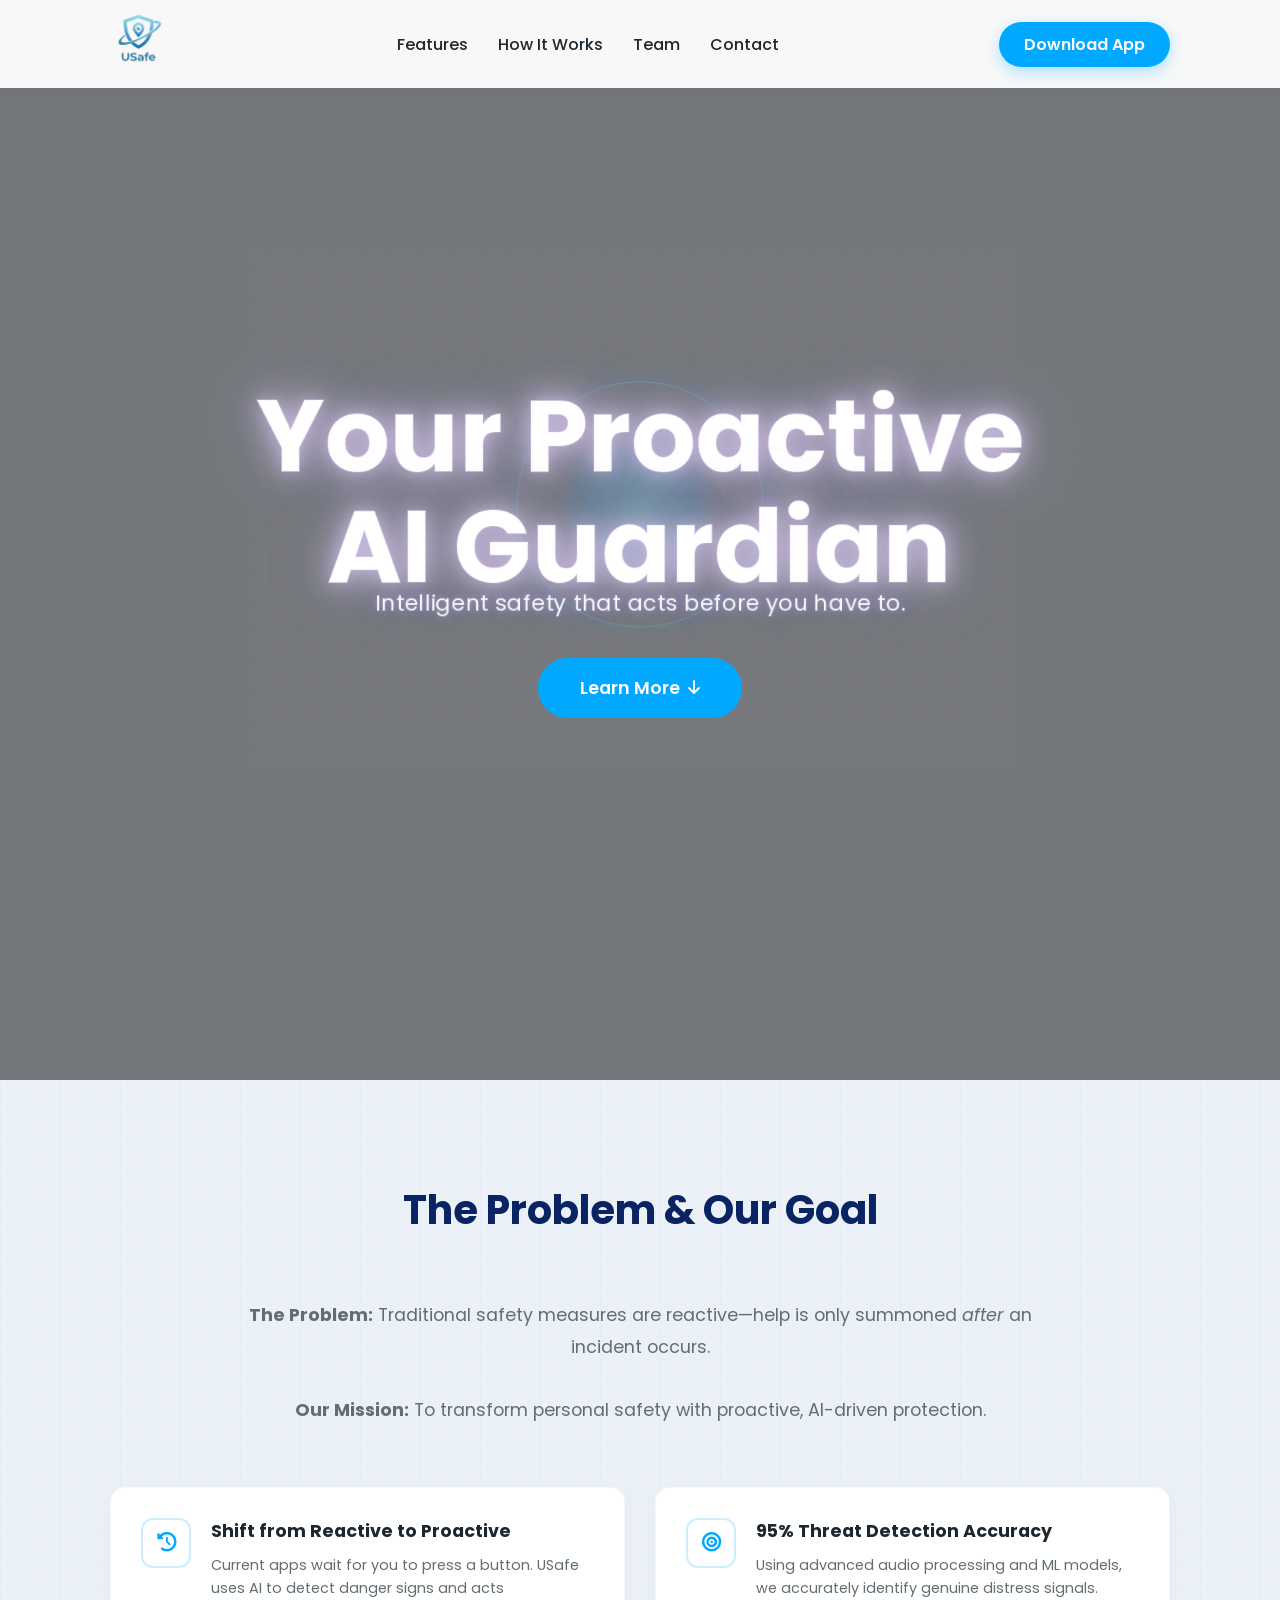
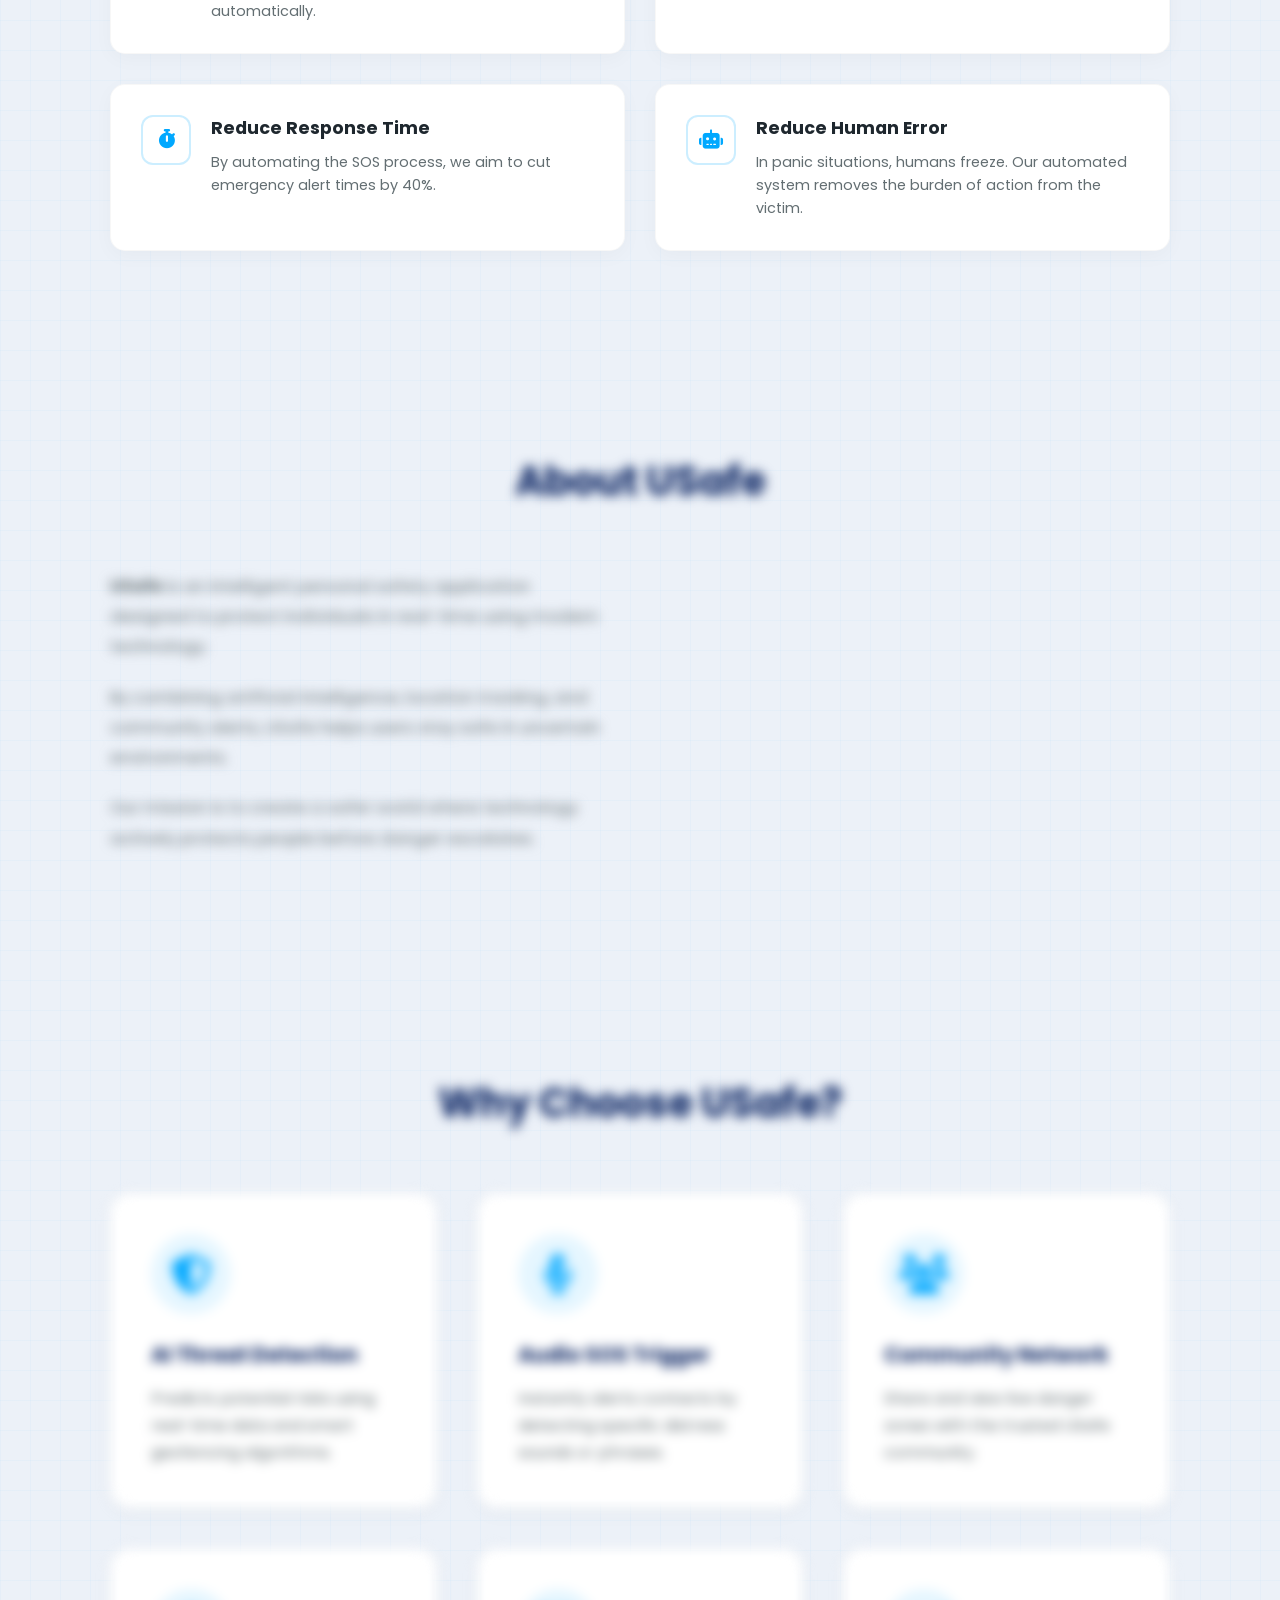
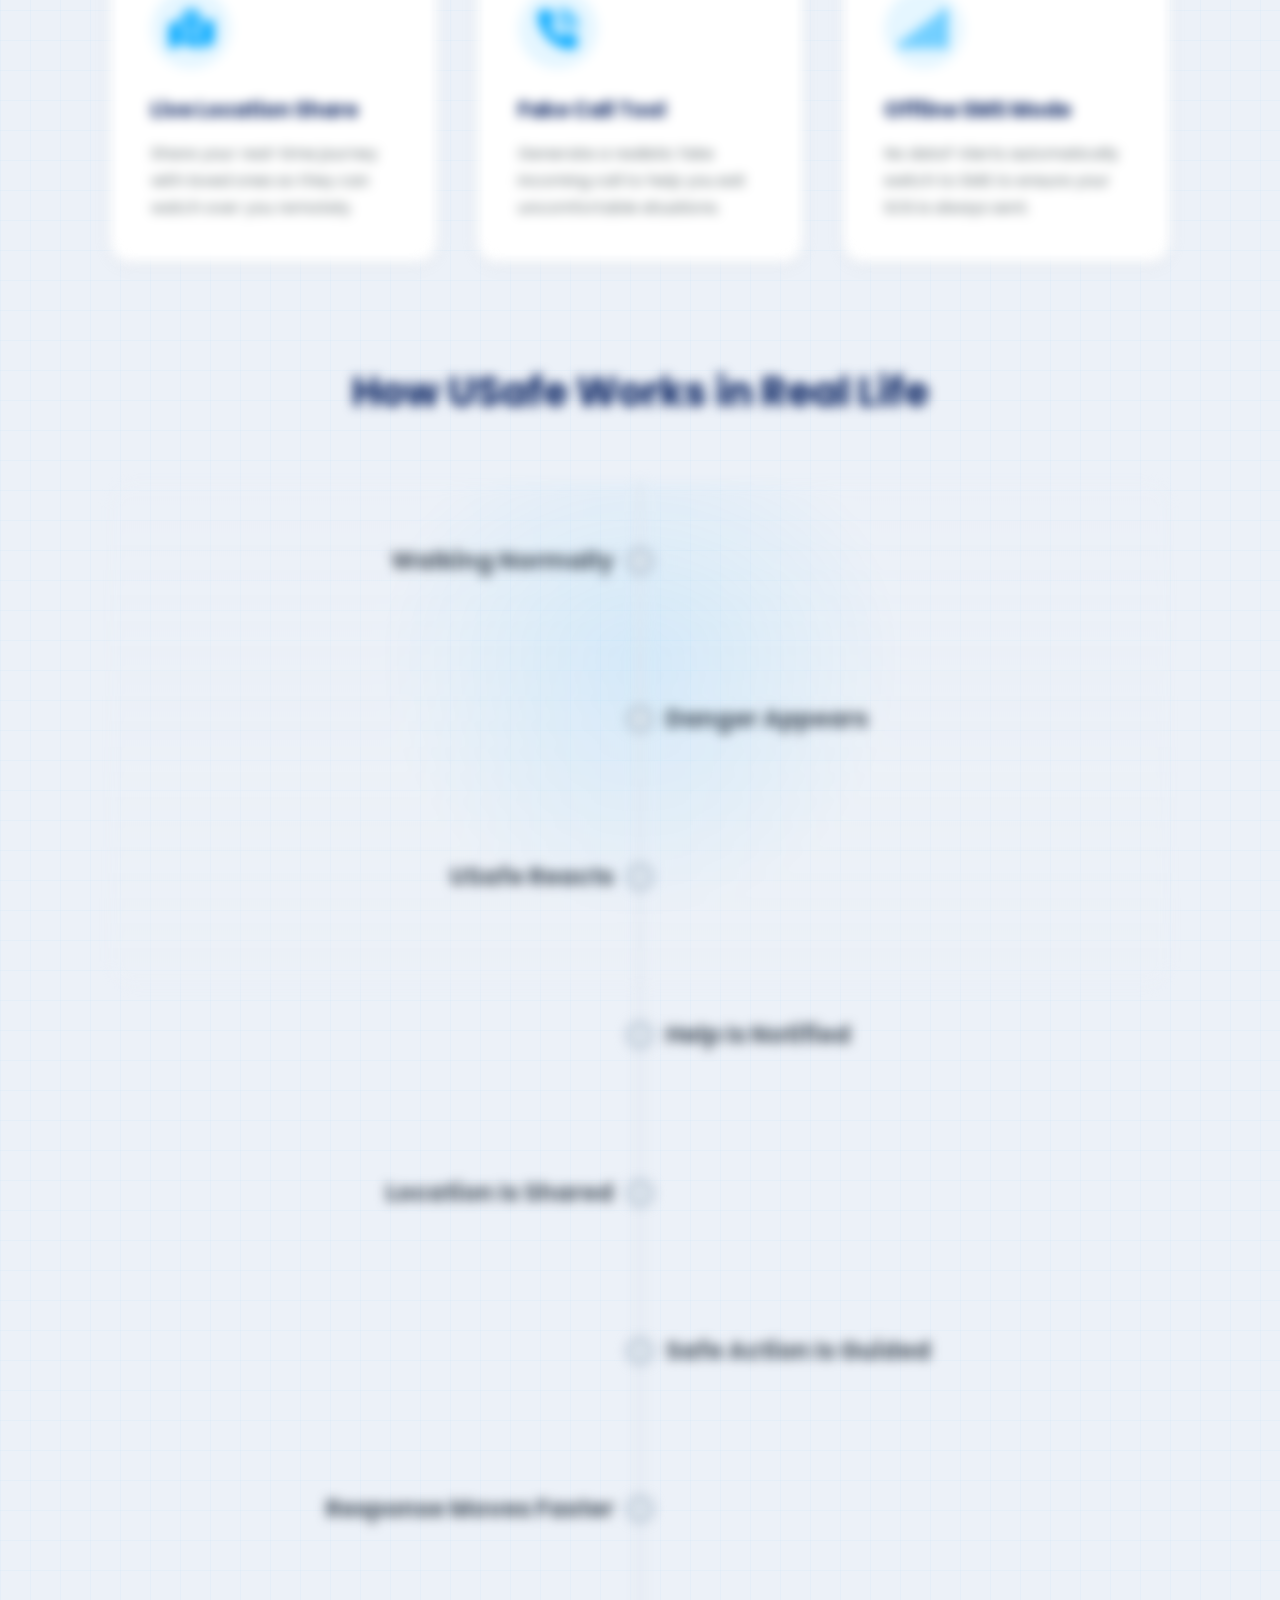
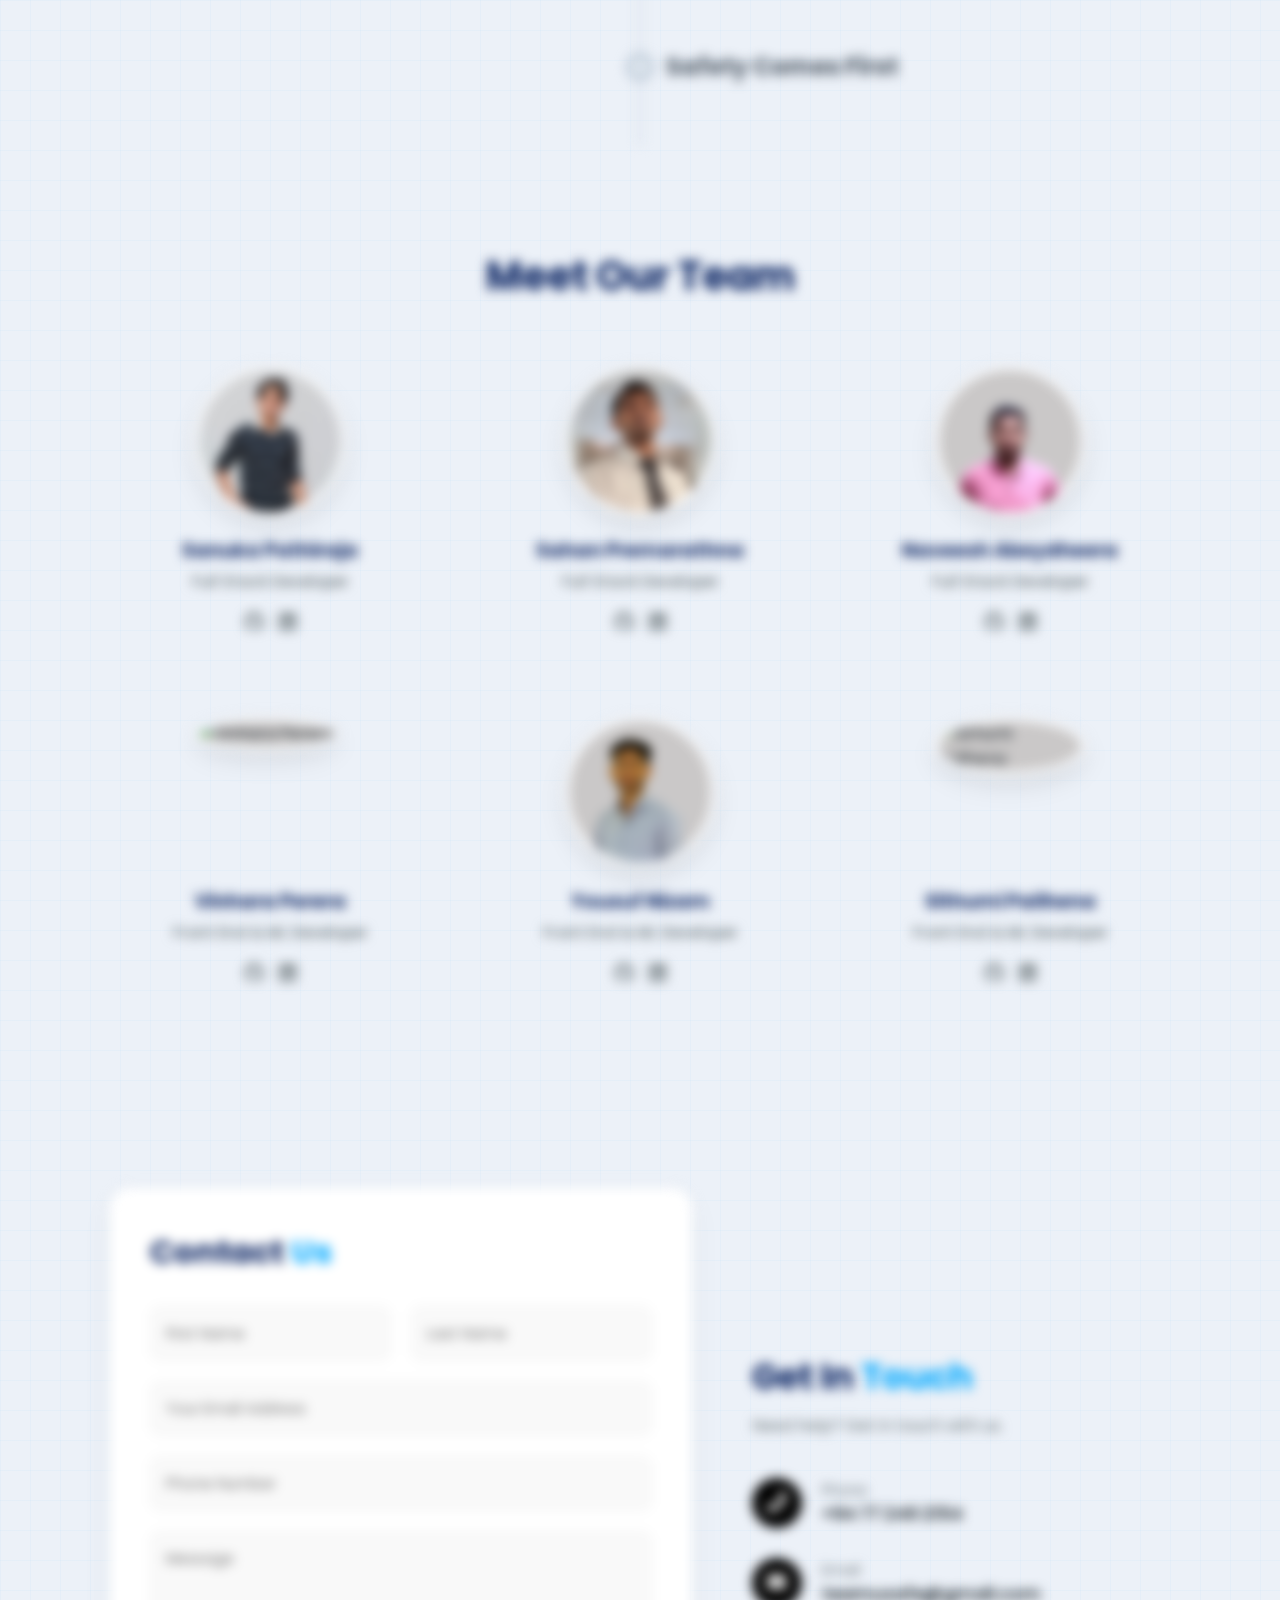
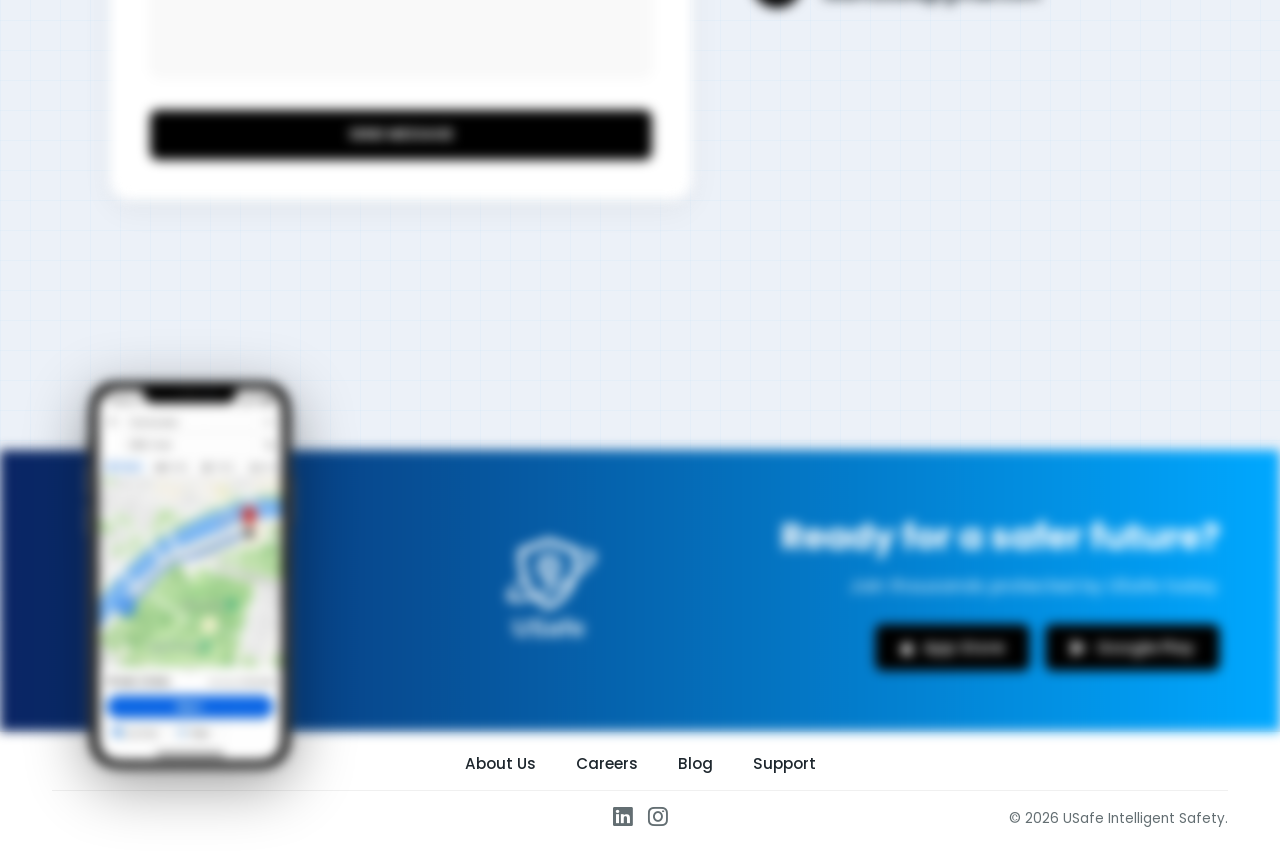
==== index.html @ 59820d73 "animation for the main text" ====
<!DOCTYPE html>
<html lang="en">
<head>
    <meta charset="UTF-8">
    <meta name="viewport" content="width=device-width, initial-scale=1.0">
    <title>USafe | Intelligent Personal Safety</title>
    
    <link rel="icon" sizes="192x192" href="images/final USafe logo.jpg">
    <link rel="icon" type="image/png" sizes="32x32" href="images/final USafe logo.jpg">
    <link rel="icon" type="image/png" sizes="16x16" href="images/final USafe logo.jpg">

    <link href="https://fonts.googleapis.com/css2?family=Poppins:wght@300;400;500;600;700&display=swap" rel="stylesheet">
    <link rel="stylesheet" href="https://cdnjs.cloudflare.com/ajax/libs/font-awesome/6.4.0/css/all.min.css">
    <script src="https://cdn.lordicon.com/lordicon.js"></script>
    <link rel="stylesheet" href="style.css">
    <link rel="stylesheet" href="scroll-animations.css">
</head>
<body>

    <nav class="navbar">
    <div class="nav-container">
        <div class="logo">
            <img src="images/final USafe logo.jpg" alt="USafe Logo" class="nav-logo">
            <span class="logo-text" style="font-weight: 800; color: #00A8FF; font-size: 1.5rem; margin-left: 10px;"></span>
        </div>

        <div class="menu-toggle" id="mobile-menu">
            <i class="fas fa-bars"></i>
        </div>

        <ul class="nav-links" id="nav-list">
            <li><a href="#features">Features</a></li>
            <li><a href="#how-it-works">How It Works</a></li>
            <li><a href="#team">Team</a></li>
            <li><a href="#contact">Contact</a></li>
        </ul>
        <a href="#waitlist" class="btn-primary">Download App</a>
    </div>
</nav>

    <header class="hero-section">
        <video autoplay muted loop playsinline class="hero-video">
            <source src="images/hero_bg.mp4" type="video/mp4">
            Your browser does not support the video tag.
        </video>

        <div class="hero-overlay"></div>

        <div class="hero-content">
            <div class="hero-copy">
                <div class="hero-title-radar">
                    <span class="radar-field" aria-hidden="true">
                        <span class="radar-center-glow"></span>
                        <span class="radar-ring ring-1"></span>
                        <span class="radar-ring ring-2"></span>
                        <span class="radar-ring ring-3"></span>
                        <span class="radar-ring radar-ring-extra ring-4"></span>
                        <span class="radar-ring radar-ring-extra ring-5"></span>
                        <span class="radar-ring radar-ring-extra ring-6"></span>
                    </span>
                    <h1>Your Proactive <br> AI Guardian</h1>
                </div>
                <p>Intelligent safety that acts before you have to.</p>
            </div>
            
            <a href="#features" class="btn-learn-more">
                Learn More <i class="fas fa-arrow-down" style="margin-left: 8px; font-size: 0.9em;"></i>
            </a>
        </div>
    </header>

    <section class="problem-goal-section goals-section">
        <div class="section-container">
            <div class="goal-header">
                <h2 class="section-title">The Problem & Our Goal</h2>
                <p class="goal-description">
                    <strong>The Problem:</strong> Traditional safety measures are reactive—help is only summoned <em>after</em> an incident occurs.
                    <br><br>
                    <strong>Our Mission:</strong> To transform personal safety with proactive, AI-driven protection.
                </p>
            </div>

            <div class="goals-grid">
                <div class="goal-card from-left">
                    <div class="goal-icon-box"><i class="fas fa-history"></i></div>
                    <div class="goal-content">
                        <h3>Shift from Reactive to Proactive</h3>
                        <p>Current apps wait for you to press a button. USafe uses AI to detect danger signs and acts automatically.</p>
                    </div>
                </div>
                <div class="goal-card from-right">
                    <div class="goal-icon-box"><i class="fas fa-bullseye"></i></div>
                    <div class="goal-content">
                        <h3>95% Threat Detection Accuracy</h3>
                        <p>Using advanced audio processing and ML models, we accurately identify genuine distress signals.</p>
                    </div>
                </div>
                <div class="goal-card from-left">
                    <div class="goal-icon-box"><i class="fas fa-stopwatch"></i></div>
                    <div class="goal-content">
                        <h3>Reduce Response Time</h3>
                        <p>By automating the SOS process, we aim to cut emergency alert times by 40%.</p>
                    </div>
                </div>
                <div class="goal-card from-right">
                    <div class="goal-icon-box"><i class="fas fa-robot"></i></div>
                    <div class="goal-content">
                        <h3>Reduce Human Error</h3>
                        <p>In panic situations, humans freeze. Our automated system removes the burden of action from the victim.</p>
                    </div>
                </div>
            </div>
        </div>
    </section>
<!--About USafe Section-->
    <section id="about" class="about-section reveal">
    <div class="section-container">
        <h2 class="section-title">About USafe</h2>

        <div class="about-grid">

            <div class="about-text">
                <p>
                    <strong>USafe</strong> is an intelligent personal safety application designed to
                    protect individuals in real-time using modern technology.
                </p>

                <p>
                    By combining artificial intelligence, location tracking, and
                    community alerts, USafe helps users stay safe in uncertain
                    environments.
                </p>

                <p>
                    Our mission is to create a safer world where technology
                    actively protects people before danger escalates.
                </p>
            </div>
           

        </div>
    </div>
</section>

    <section id="features" class="features-section reveal">
        <div class="section-container">
            <h2 class="section-title">Why Choose USafe?</h2>
            <div class="features-grid">
                <div class="feature-card">
                    <div class="icon-box"><i class="fas fa-shield-alt"></i></div>
                    <h3>AI Threat Detection</h3>
                    <p>Predicts potential risks using real-time data and smart geofencing algorithms.</p>
                </div>
                <div class="feature-card">
                    <div class="icon-box"><i class="fas fa-microphone-lines"></i></div>
                    <h3>Audio SOS Trigger</h3>
                    <p>Instantly alerts contacts by detecting specific distress sounds or phrases.</p>
                </div>
                <div class="feature-card">
                    <div class="icon-box"><i class="fas fa-users"></i></div>
                    <h3>Community Network</h3>
                    <p>Share and view live danger zones with the trusted USafe community.</p>
                </div>
                <div class="feature-card">
                    <div class="icon-box"><i class="fas fa-map-location-dot"></i></div>
                    <h3>Live Location Share</h3>
                    <p>Share your real-time journey with loved ones so they can watch over you remotely.</p>
                </div>
                <div class="feature-card">
                    <div class="icon-box"><i class="fas fa-phone-volume"></i></div>
                    <h3>Fake Call Tool</h3>
                    <p>Generate a realistic fake incoming call to help you exit uncomfortable situations.</p>
                </div>
                <div class="feature-card">
                    <div class="icon-box"><i class="fas fa-signal"></i></div>
                    <h3>Offline SMS Mode</h3>
                    <p>No data? Alerts automatically switch to SMS to ensure your SOS is always sent.</p>
                </div>
            </div>
        </div>
    </section>

    <section id="how-it-works" class="timeline-section reveal">
        <div class="section-container">
            <h2 class="section-title">How USafe Works in Real Life</h2>
            <div class="timeline-visual-stage">
            <div class="timeline-bg-scenes" aria-hidden="true">
                <div class="timeline-bg-scene scene-1 side-left" data-scene="0">
                    <lord-icon
                        src="https://cdn.lordicon.com/ilhuppkd.json"
                        trigger="loop"
                        state="loop-cycle"
                        colors="primary:#e5d1fa,secondary:#e5d1fa"
                        style="width:250px;height:250px"
                        class="scene-svg scene-lordicon"
                    ></lord-icon>
                </div>
                <div class="timeline-bg-scene scene-2 side-right" data-scene="1">
                    <lord-icon
                        src="https://cdn.lordicon.com/lltgvngb.json"
                        trigger="loop"
                        stroke="light"
                        class="scene-svg scene-lordicon scene-lordicon-danger"
                    ></lord-icon>
                </div>
                <div class="timeline-bg-scene scene-3 side-left" data-scene="2">
                    <lord-icon
                        src="https://cdn.lordicon.com/dicvhxpz.json"
                        trigger="loop"
                        state="hover-look-around"
                        colors="primary:#e5d1fa,secondary:#e5d1fa"
                        style="width:250px;height:250px"
                        class="scene-svg scene-lordicon scene-lordicon-reacts"
                    ></lord-icon>
                </div>
                <div class="timeline-bg-scene scene-4 side-right" data-scene="3">
                    <lord-icon
                        src="https://cdn.lordicon.com/apmrcxtj.json"
                        trigger="loop"
                        state="in-reveal"
                        colors="primary:#f4a09c,secondary:#ee6d66"
                        style="width:250px;height:250px"
                        class="scene-svg scene-lordicon scene-lordicon-notify"
                    ></lord-icon>
                </div>
                <div class="timeline-bg-scene scene-5 side-left" data-scene="4">
                    <lord-icon
                        src="https://cdn.lordicon.com/onmwuuox.json"
                        trigger="loop"
                        state="in-jump-dynamic"
                        colors="primary:#ee6d66,secondary:#e5d1fa"
                        style="width:250px;height:250px"
                        class="scene-svg scene-lordicon scene-lordicon-location"
                    ></lord-icon>
                </div>
                <div class="timeline-bg-scene scene-6 side-right" data-scene="5">
                    <lord-icon
                        src="https://cdn.lordicon.com/edcgvlnw.json"
                        trigger="loop"
                        colors="primary:#f4a09c,secondary:#ee6d66"
                        style="width:250px;height:250px"
                        class="scene-svg scene-lordicon scene-lordicon-guided"
                    ></lord-icon>
                </div>
                <div class="timeline-bg-scene scene-7 side-left" data-scene="6">
                    <lord-icon
                        src="https://cdn.lordicon.com/tkwytimu.json"
                        trigger="loop"
                        colors="primary:#7166ee,secondary:#f4a09c"
                        style="width:250px;height:250px"
                        class="scene-svg scene-lordicon scene-lordicon-response"
                    ></lord-icon>
                </div>
                <div class="timeline-bg-scene scene-8 side-right" data-scene="7">
                    <lord-icon
                        src="https://cdn.lordicon.com/nvsfzbop.json"
                        trigger="loop"
                        colors="primary:#f4a09c,secondary:#a39cf4"
                        style="width:250px;height:250px"
                        class="scene-svg scene-lordicon scene-lordicon-final"
                    ></lord-icon>
                </div>
            </div>
            <div class="timeline">
                <div class="timeline-item left">
                    <div class="timeline-side-title">
                        <h3>Walking Normally</h3>
                    </div>
                    <div class="timeline-content timeline-detail card-shadow">
                        <div class="content-header">
                            <i class="fas fa-road" style="color: #00A8FF;"></i>
                            <h4>Normal Journey</h4>
                        </div>
                        <p>The journey begins like any other day.</p>
                    </div>
                </div>
                <div class="timeline-item right">
                    <div class="timeline-side-title">
                        <h3>Danger Appears</h3>
                    </div>
                    <div class="timeline-content timeline-detail card-shadow">
                        <div class="content-header">
                            <i class="fas fa-triangle-exclamation" style="color: #f1c40f;"></i>
                            <h4>Threat Signal</h4>
                        </div>
                        <p>Something unusual or threatening is detected.</p>
                    </div>
                </div>
                <div class="timeline-item left">
                    <div class="timeline-side-title">
                        <h3>USafe Reacts</h3>
                    </div>
                    <div class="timeline-content timeline-detail card-shadow">
                        <div class="content-header">
                            <i class="fas fa-bolt" style="color: #e74c3c;"></i>
                            <h4>Emergency Mode</h4>
                        </div>
                        <p>The app enters emergency mode immediately.</p>
                    </div>
                </div>
                <div class="timeline-item right">
                    <div class="timeline-side-title">
                        <h3>Help Is Notified</h3>
                    </div>
                    <div class="timeline-content timeline-detail card-shadow">
                        <div class="content-header">
                            <i class="fas fa-bell" style="color: #00A8FF;"></i>
                            <h4>Alert Sent</h4>
                        </div>
                        <p>Trusted contacts receive the alert.</p>
                    </div>
                </div>
                <div class="timeline-item left">
                    <div class="timeline-side-title">
                        <h3>Location Is Shared</h3>
                    </div>
                    <div class="timeline-content timeline-detail card-shadow">
                        <div class="content-header">
                            <i class="fas fa-location-dot" style="color: #0A2463;"></i>
                            <h4>Live Tracking</h4>
                        </div>
                        <p>The user’s real-time position is sent.</p>
                    </div>
                </div>
                <div class="timeline-item right">
                    <div class="timeline-side-title">
                        <h3>Safe Action Is Guided</h3>
                    </div>
                    <div class="timeline-content timeline-detail card-shadow">
                        <div class="content-header">
                            <i class="fas fa-route" style="color: #00A8FF;"></i>
                            <h4>Guided Safety</h4>
                        </div>
                        <p>USafe helps the user avoid greater risk.</p>
                    </div>
                </div>
                <div class="timeline-item left">
                    <div class="timeline-side-title">
                        <h3>Response Moves Faster</h3>
                    </div>
                    <div class="timeline-content timeline-detail card-shadow">
                        <div class="content-header">
                            <i class="fas fa-stopwatch" style="color: #f1c40f;"></i>
                            <h4>Faster Response</h4>
                        </div>
                        <p>Others can act quickly with the right information.</p>
                    </div>
                </div>
                <div class="timeline-item right">
                    <div class="timeline-side-title">
                        <h3>Safety Comes First</h3>
                    </div>
                    <div class="timeline-content timeline-detail card-shadow">
                        <div class="content-header">
                            <i class="fas fa-shield-alt" style="color: #e74c3c;"></i>
                            <h4>Proactive Protection</h4>
                        </div>
                        <p>The system is built to protect before it is too late.</p>
                    </div>
                </div>
            </div>
            </div>
        </div>
    </section>

    <section id="team" class="developers-section reveal">
        <div class="section-container">
            <h2 class="section-title">Meet Our Team</h2>
            <div class="developers-grid">
                <div class="developer-card">
                    <div class="dev-img-container">
                        <img src="images/developer_images/sanuka.jpg" alt="Sanuka Pathiraja" class="dev-img">
                    </div>
                    <h3>Sanuka Pathiraja</h3>
                    <p class="role">Full Stack Developer</p>
                    <div class="dev-socials">
                        <a href="https://github.com/Sanuka-Pathiraja?tab=overview&from=2026-01-01&to=2026-01-20"><i class="fab fa-github"></i></a>
                        <a href="https://www.linkedin.com/in/sanuka-pathiraja-4539b3330/"><i class="fab fa-linkedin"></i></a>
                    </div>
                </div>
                <div class="developer-card">
                    <div class="dev-img-container">
                        <img src="images/developer_images/sahan.jpeg" alt="Sahan Premarathna" class="dev-img">
                    </div>
                    <h3>Sahan Premarathna</h3>
                    <p class="role">Full Stack Developer</p>
                    <div class="dev-socials">
                        <a href="https://github.com/SahanPremarathna"><i class="fab fa-github"></i></a>
                        <a href="https://www.linkedin.com/in/sahan-premarathna/"><i class="fab fa-linkedin"></i></a>
                    </div>
                </div>
                <div class="developer-card">
                    <div class="dev-img-container">
                        <img src="images/developer_images/naveesh.png" alt="Naveesh Abheydheer" class="dev-img">
                    </div>
                    <h3>Naveesh Abeydheera</h3>
                    <p class="role">Full Stack Developer</p>
                    <div class="dev-socials">
                        <a href="https://github.com/Navi2004725"><i class="fab fa-github"></i></a>
                        <a href="https://www.linkedin.com/in/naveesh-abeydheera-a92511332/"><i class="fab fa-linkedin"></i></a>
                    </div>
                </div>
                <div class="developer-card">
                    <div class="dev-img-container">
                        <img src="images/image_14.png" alt="Vinhara Perera" class="dev-img">
                    </div>
                    <h3>Vinhara Perera</h3>
                    <p class="role">Front End & ML Developer</p>
                    <div class="dev-socials">
                        <a href="https://github.com/vinhara"><i class="fab fa-github"></i></a>
                        <a href="#"><i class="fab fa-linkedin"></i></a>
                    </div>
                </div>
                <div class="developer-card">
                    <div class="dev-img-container">
                        <img src="images/developer_images/yousuf.png" alt="Yousuf Nazim" class="dev-img">
                    </div>
                    <h3>Yousuf Nizam</h3>
                    <p class="role">Front End & ML Developer</p>
                    <div class="dev-socials">
                        <a href="https://github.com/YousufNizam"><i class="fab fa-github"></i></a>
                        <a href="https://www.linkedin.com/in/yousuf-nizam-428b22334/"><i class="fab fa-linkedin"></i></a>
                    </div>
                </div>
                <div class="developer-card">
                    <div class="dev-img-container">
                        <img src="images/image_14.png" alt="Sithumi Palihena" class="dev-img">
                    </div>
                    <h3>Sithumi Palihena</h3>
                    <p class="role">Front End & ML Developer</p>
                    <div class="dev-socials">
                        <a href="https://github.com/SithumiPalihena"><i class="fab fa-github"></i></a>
                        <a href="https://www.linkedin.com/in/sithumi-palihena-565799346/"><i class="fab fa-linkedin"></i></a>
                    </div>
                </div>
            </div>
        </div>
    </section>

    <section id="contact" class="contact-section reveal">
        <div class="contact-container">
            <div class="contact-form-card">
                <h2>Contact <span style="color: #00A8FF;">Us</span></h2>
                <form action="https://formspree.io/f/xnjjdwdj" method="POST">
                    <div class="form-row">
                        <input type="text" name="first_name" placeholder="First Name" required>
                        <input type="text" name="last_name" placeholder="Last Name" required>
                    </div>
                    <input type="email" name="email" placeholder="Your Email Address" class="full-width" required>
                    <input type="tel" name="phone" placeholder="Phone Number" class="full-width">
                    <textarea name="message" placeholder="Message" rows="5" required></textarea>
                    <button type="submit" class="btn-black">SEND MESSAGE</button>
                </form>
            </div>
            <div class="contact-info">
                <h2>Get In <span style="color: #00A8FF;">Touch</span></h2>
                <p class="contact-subtext">Need help? Get in touch with us.</p>
                <div class="info-item">
                    <div class="info-icon"><i class="fas fa-phone-alt"></i></div>
                    <div class="info-details">
                        <span class="label">Phone</span>
                        <span class="value">+94 77 249 2154</span>
                    </div>
                </div>
                <div class="info-item">
                    <div class="info-icon"><i class="fas fa-envelope"></i></div>
                    <div class="info-details">
                        <span class="label">Email</span>
                        <span class="value">teamusafe@gmail.com</span>
                    </div>
                </div>
            </div>
        </div>
    </section>

    <section id="cta" class="cta-section reveal">
        <div class="cta-container">
            <div class="cta-col-left">
                <img src="images/phonescreen.png" alt="USafe App Screen" class="cta-phone">
            </div>
            <div class="cta-col-center">
                <img src="images/final USafe logo.jpg" alt="USafe" class="cta-center-logo">
            </div>
            <div class="cta-col-right">
                <h2>Ready for a safer future?</h2>
                <p>Join thousands protected by USafe today.</p>
                <div class="store-buttons">
                    <button class="btn-store"><i class="fab fa-apple"></i> App Store</button>
                    <button class="btn-store"><i class="fab fa-google-play"></i> Google Play</button>
                </div>
            </div>
        </div>
    </section>

    <footer>
        <div class="footer-container">
            <div class="footer-links-row">
                <a href="#">About Us</a>
                <a href="#">Careers</a>
                <a href="#">Blog</a>
                <a href="#">Support</a>
            </div>
            <div class="footer-bottom-row">
                <div class="footer-left"></div>
                <div class="footer-center socials">
                    <a href="https://www.linkedin.com/company/team-usafe/?viewAsMember=true"><i class="fab fa-linkedin"></i></a>
                    <a href="https://www.instagram.com/itsusafe/"><i class="fab fa-instagram"></i></a>
                </div>
                <div class="footer-right">
                    <p>&copy; 2026 USafe Intelligent Safety.</p>
                </div>
            </div>
        </div>
    </footer>

    <script>
    const menuToggle = document.getElementById('mobile-menu');
    const navList = document.getElementById('nav-list');

    menuToggle.addEventListener('click', () => {
        navList.classList.toggle('active');
    });

    // Optional: Close menu when a link is clicked
    document.querySelectorAll('.nav-links a').forEach(link => {
        link.addEventListener('click', () => {
            navList.classList.remove('active');
        });
    });

    </script>
    <script src="scroll-animations.js"></script>

</body>
</html>
---- style.css ----
/* =========================================
   1. GLOBAL VARIABLES & RESET
   ========================================= */
:root {
    --primary: #00A8FF;
    --dark-blue: #0A2463;
    --text-dark: #1e272e;
    --text-light: #636e72;
    --white: #ffffff;
    --bg-light: #ecf1f8; 
    --yellow: #f1c40f;
    --red: #e74c3c;
    --transition: all 0.4s ease;
}

html { scroll-behavior: smooth; }
* { margin: 0; padding: 0; box-sizing: border-box; font-family: 'Poppins', sans-serif; }

body { 
    background-color: var(--bg-light); 
    background-image: 
        linear-gradient(rgba(0, 168, 255, 0.03) 1px, transparent 1px),
        linear-gradient(90deg, rgba(0, 168, 255, 0.03) 1px, transparent 1px);
    background-size: 30px 30px; 
    color: var(--text-dark); 
    overflow-x: hidden; 
}

a { text-decoration: none; }

/* Utilities */
.section-container, .nav-container, .footer-container, .cta-container, .contact-container {
    max-width: 1100px;
    margin: 0 auto;
    padding: 0 20px;
    width: 100%;
}

.fade-in-up { animation: fadeInUp 1s ease-out; }

@keyframes fadeInUp {
    from { opacity: 0; transform: translateY(30px); }
    to { opacity: 1; transform: translateY(0); }
}

/* =========================================
   2. NAVIGATION
   ========================================= */
.navbar { 
    background: rgba(255,255,255,0.95); backdrop-filter: blur(10px); 
    padding: 7px 0; position: fixed; width: 100%; top: 0; z-index: 1000; 
    box-shadow: 0 2px 20px rgba(0,0,0,0.05); transition: var(--transition); 
}
.nav-container { display: flex; justify-content: space-between; align-items: center; }

.nav-logo { height: 65px; transition: var(--transition); }
.nav-logo:hover { transform: scale(1.05); }

.nav-links { display: flex; gap: 30px; list-style: none; }
.nav-links a { color: var(--text-dark); font-weight: 500; transition: var(--transition); position: relative; }
.nav-links a::after { content: ''; position: absolute; width: 0; height: 2px; bottom: -5px; left: 0; background-color: var(--primary); transition: var(--transition); }
.nav-links a:hover::after { width: 100%; }
.nav-links a:hover { color: var(--primary); }

.btn-primary { 
    background: var(--primary); color: var(--white); padding: 10px 25px; 
    border-radius: 50px; font-weight: 600; transition: var(--transition); 
    box-shadow: 0 5px 15px rgba(0, 168, 255, 0.3); 
}
.btn-primary:hover { background: var(--dark-blue); transform: translateY(-3px); box-shadow: 0 8px 20px rgba(10, 36, 99, 0.4); }

.menu-toggle {
    display: none; 
    font-size: 1.8rem;
    color: var(--dark-blue);
    cursor: pointer;
}

/* =========================================
   3. HERO SECTION
   ========================================= */
.hero-section { 
    height: 120vh; 
    width: 100%; 
    margin-top: 0; 
    padding-top: 60px; 
    display: flex; 
    align-items: center; 
    justify-content: center; 
    position: relative; 
    overflow: hidden; 
    text-align: center;
}

.hero-video { position: absolute; top: 0; left: 0; width: 100%; height: 100%; object-fit: cover; z-index: 0; }
.hero-overlay { position: absolute; top: 0; left: 0; width: 100%; height: 100%; background: rgba(0, 0, 0, 0.5); z-index: 1; }

.hero-content { 
    position: relative; z-index: 2; max-width: 900px; padding: 0 20px;
    display: flex; flex-direction: column; align-items: center; color: white;
    position: sticky; /* Linger effect: content remains in view while user starts scrolling */
    top: 18vh; /* Tune linger start point */
}
.hero-content h1 { font-size: 4rem; line-height: 1.1; margin-bottom: 25px; font-weight: 700; }
.hero-content p { font-size: 1.3rem; margin-bottom: 40px; opacity: 0.95; max-width: 600px; }

.hero-copy {
    --hero-title-scale: 1;
    --hero-subtitle-scale: 1;
    --hero-title-glow: rgba(229, 209, 250, 0.9);
    --hero-subtitle-glow: rgba(163, 156, 244, 0.75);
    overflow: visible;
}
.hero-copy h1 {
    transform: translateZ(0) scale(var(--hero-title-scale));
    transform-origin: center center;
    will-change: transform;
    -webkit-text-stroke: 1px rgba(229, 209, 250, 0.26);
    text-shadow:
        0 0 10px rgba(229, 209, 250, 0.38),
        0 0 22px var(--hero-title-glow),
        0 0 42px rgba(163, 156, 244, 0.42);
    animation: heroTitleGlow 3.2s ease-in-out infinite;
}

/* Radar pulse backdrop behind the hero title.
   Adjust here:
   - Size: --radar-size
   - Speed: --radar-duration
   - Ring opacity: border alpha in .radar-ring
   - Color: --radar-cyan / --radar-blue
*/
.hero-title-radar {
    --radar-size: clamp(210px, 28vw, 340px);
    --radar-field-scale: 1.43;
    --radar-duration: 4.2s;
    --radar-cyan: rgba(84, 227, 255, 0.82);
    --radar-blue: rgba(0, 168, 255, 0.68);
    --radar-start-scale: 0.35; /* Scroll-linked via JS */
    --radar-end-scale: 1.25; /* Scroll-linked via JS */
    position: relative;
    display: inline-grid;
    place-items: center;
    isolation: isolate;
    width: fit-content;
    overflow: visible;
}

.hero-title-radar h1 {
    position: relative;
    z-index: 3;
}

.radar-field {
    position: absolute;
    left: 50%;
    top: 50%;
    width: calc(var(--radar-size) * var(--radar-field-scale));
    height: calc(var(--radar-size) * var(--radar-field-scale));
    transform: translate(-50%, -50%);
    overflow: hidden;
    border-radius: 50%;
    z-index: 1;
    pointer-events: none;
}

.radar-field::before {
    content: "";
    position: absolute;
    left: 50%;
    top: 50%;
    width: calc(var(--radar-size) * 0.72);
    height: calc(var(--radar-size) * 0.72);
    border-radius: 50%;
    transform: translate(-50%, -50%);
    border: 1px solid rgba(84, 227, 255, 0.22);
    box-shadow: 0 0 20px rgba(0, 168, 255, 0.1);
    z-index: 0;
    pointer-events: none;
}

.radar-center-glow,
.radar-ring {
    position: absolute;
    left: 50%;
    top: 50%;
    pointer-events: none;
    transform: translate(-50%, -50%) translateZ(0);
}

.radar-center-glow {
    width: calc(var(--radar-size) * 0.46);
    height: calc(var(--radar-size) * 0.46);
    border-radius: 50%;
    z-index: 0;
    background:
        radial-gradient(circle, rgba(84, 227, 255, 0.22) 0%, rgba(0, 168, 255, 0.14) 45%, rgba(0, 168, 255, 0) 80%);
    filter: blur(2px);
}

.radar-ring {
    width: var(--radar-size);
    height: var(--radar-size);
    border-radius: 50%;
    z-index: 1;
    border: 2px solid rgba(84, 227, 255, 0.42);
    box-shadow:
        0 0 0 1px rgba(0, 168, 255, 0.2) inset,
        0 0 28px rgba(0, 168, 255, 0.16);
    opacity: 0;
    will-change: transform, opacity;
    animation: heroRadarPulse var(--radar-duration) cubic-bezier(0.22, 1, 0.36, 1) infinite;
}

.radar-ring-extra {
    animation-play-state: paused;
    opacity: 0;
}

.hero-title-radar.is-scrolling .radar-ring-extra {
    animation-play-state: running;
}

.radar-ring.ring-1 { animation-delay: 0s; }
.radar-ring.ring-2 { animation-delay: calc(var(--radar-duration) / -6); }
.radar-ring.ring-3 { animation-delay: calc((var(--radar-duration) * -2) / 6); }
.radar-ring.ring-4 { animation-delay: calc((var(--radar-duration) * -3) / 6); }
.radar-ring.ring-5 { animation-delay: calc((var(--radar-duration) * -4) / 6); }
.radar-ring.ring-6 { animation-delay: calc((var(--radar-duration) * -5) / 6); }

@keyframes heroRadarPulse {
    0% {
        transform: translate(-50%, -50%) scale(var(--radar-start-scale));
        opacity: 0;
        border-color: var(--radar-cyan);
    }
    16% {
        opacity: 0.42;
    }
    70% {
        opacity: 0.16;
        border-color: var(--radar-blue);
    }
    100% {
        transform: translate(-50%, -50%) scale(var(--radar-end-scale));
        opacity: 0;
    }
}

.hero-copy p {
    transform: translateZ(0) scale(var(--hero-subtitle-scale));
    transform-origin: center center;
    will-change: transform;
    -webkit-text-stroke: 0.55px rgba(229, 209, 250, 0.22);
    text-shadow:
        0 0 6px rgba(229, 209, 250, 0.26),
        0 0 14px var(--hero-subtitle-glow),
        0 0 28px rgba(163, 156, 244, 0.28);
    animation: heroSubtitleGlow 4.2s ease-in-out infinite;
}

@keyframes heroTitleGlow {
    0%, 100% {
        text-shadow:
            0 0 8px rgba(229, 209, 250, 0.32),
            0 0 20px rgba(229, 209, 250, 0.6),
            0 0 36px rgba(163, 156, 244, 0.32);
    }
    50% {
        text-shadow:
            0 0 14px rgba(229, 209, 250, 0.6),
            0 0 28px rgba(229, 209, 250, 0.95),
            0 0 56px rgba(163, 156, 244, 0.55);
    }
}

@keyframes heroSubtitleGlow {
    0%, 100% {
        text-shadow:
            0 0 5px rgba(229, 209, 250, 0.24),
            0 0 12px rgba(163, 156, 244, 0.34),
            0 0 24px rgba(163, 156, 244, 0.2);
    }
    50% {
        text-shadow:
            0 0 8px rgba(229, 209, 250, 0.36),
            0 0 18px rgba(163, 156, 244, 0.56),
            0 0 34px rgba(163, 156, 244, 0.3);
    }
}

.btn-learn-more {
    background: var(--primary); color: white; font-size: 1.1rem; font-weight: 600;
    padding: 15px 40px; border-radius: 50px; transition: var(--transition);
    border: 2px solid var(--primary); display: inline-flex; align-items: center;
}
.btn-learn-more:hover { background: transparent; border-color: white; transform: translateY(-5px); }

/* =========================================
   4. SECTIONS (Problem, Features, Timeline)
   ========================================= */
.problem-goal-section, .features-section, .developers-section, .contact-section {
    padding: 100px 0; background-color: transparent;
}

/* --- FIXED TITLES --- */
.section-title { 
    font-size: 2.5rem; 
    color: var(--dark-blue); 
    margin-bottom: 60px; 
    text-align: center;
    width: 100%; 
    padding-left: 0;
}

/* --- FIXED GOAL HEADER --- */
.goal-header { 
    max-width: 800px; 
    margin: 0 auto 60px auto; 
    text-align: center;
}

.goal-description { font-size: 1.1rem; color: var(--text-light); line-height: 1.8; }
.goals-grid { display: grid; grid-template-columns: repeat(auto-fit, minmax(350px, 1fr)); gap: 30px; }

.goal-card { 
    background: white; padding: 30px; border-radius: 15px; 
    box-shadow: 0 5px 20px rgba(0,0,0,0.03); border: 1px solid rgba(0,0,0,0.03); 
    display: flex; align-items: flex-start; gap: 20px; transition: var(--transition); 
}
.goal-card:hover { transform: translateY(-5px); box-shadow: 0 15px 30px rgba(0,0,0,0.08); }
.goal-icon-box { flex-shrink: 0; width: 50px; height: 50px; color: var(--primary); border: 2px solid rgba(0, 168, 255, 0.2); border-radius: 12px; display: flex; align-items: center; justify-content: center; font-size: 1.2rem; background: white; }
.goal-content h3 { font-size: 1.1rem; color: var(--text-dark); font-weight: 700; margin-bottom: 10px; }
.goal-content p { font-size: 0.9rem; color: var(--text-light); line-height: 1.6; margin: 0; }

/* Goals section side-panel reveal animation */
.goals-section {
    /* Tuning controls: speed, easing, distance, and stagger */
    --goals-duration: 820ms;
    --goals-ease: cubic-bezier(0.22, 1, 0.36, 1);
    --goals-left-distance: -160px;
    --goals-right-distance: 160px;
    --goals-stagger-step: 85ms;
}

/* Hidden state (outside viewport directionally) */
.goals-section .goal-card {
    opacity: 0;
    transform: translate3d(0, 0, 0) scale(0.95);
    transition:
        transform var(--goals-duration) var(--goals-ease),
        opacity calc(var(--goals-duration) - 160ms) ease-out;
    transition-delay: 0ms;
    will-change: transform, opacity;
    backface-visibility: hidden;
    contain: paint;
}

.goals-section .goal-card.from-left {
    transform: translate3d(var(--goals-left-distance), 0, 0) scale(0.95);
}

.goals-section .goal-card.from-right {
    transform: translate3d(var(--goals-right-distance), 0, 0) scale(0.95);
}

/* Stagger order for the 4 cards */
.goals-section .goal-card:nth-child(1) { --goal-stagger: 0ms; }
.goals-section .goal-card:nth-child(2) { --goal-stagger: calc(var(--goals-stagger-step) * 1); }
.goals-section .goal-card:nth-child(3) { --goal-stagger: calc(var(--goals-stagger-step) * 2); }
.goals-section .goal-card:nth-child(4) { --goal-stagger: calc(var(--goals-stagger-step) * 3); }

/* Apply stagger only while entering; avoid hover lag after settled */
.goals-section.is-transitioning.in-view .goal-card {
    transition-delay: var(--goal-stagger, 0ms);
}

/* Visible state when JS adds .in-view to section */
.goals-section.in-view .goal-card {
    opacity: 1;
    transform: translate3d(0, 0, 0) scale(1);
}

/* Prevent hover interference while cards are moving in/out */
.goals-section.is-transitioning .goal-card {
    pointer-events: none;
}

/* Keep hover clean and consistent after cards are in place */
.goals-section.in-view .goal-card:hover {
    transform: translate3d(0, -5px, 0) scale(1.01);
    box-shadow: 0 16px 32px rgba(10, 36, 99, 0.14), 0 5px 14px rgba(10, 36, 99, 0.08);
}

/* Mobile tuning: smaller travel distance for smoothness */
@media (max-width: 768px) {
    .goals-section {
        --goals-duration: 700ms;
        --goals-left-distance: -90px;
        --goals-right-distance: 90px;
        --goals-stagger-step: 60ms;
    }
}

@media (prefers-reduced-motion: reduce) {
    .goals-section .goal-card,
    .goals-section.in-view .goal-card {
        opacity: 1;
        transform: none;
        transition: none;
        box-shadow: 0 5px 20px rgba(0,0,0,0.03);
        will-change: auto;
    }
}

/* Features */
.features-grid { display: grid; grid-template-columns: repeat(auto-fit, minmax(300px, 1fr)); gap: 40px; }
.feature-card { 
    background: var(--white); padding: 40px; border-radius: 20px; 
    border: 1px solid rgba(0,0,0,0.05); transition: var(--transition); 
    box-shadow: 0 5px 20px rgba(0,0,0,0.03); display: flex; flex-direction: column; justify-content: flex-start;
}
.feature-card:hover { transform: translateY(-15px); box-shadow: 0 20px 40px rgba(0, 168, 255, 0.15); border-color: rgba(0, 168, 255, 0.2); }
.icon-box { font-size: 2.5rem; color: var(--primary); margin-bottom: 25px; background: rgba(0, 168, 255, 0.1); width: 80px; height: 80px; display: flex; align-items: center; justify-content: center; border-radius: 50%; transition: var(--transition); }
.feature-card:hover .icon-box { background: var(--primary); color: white; transform: rotateY(180deg); }
.feature-card h3 { margin-bottom: 15px; color: var(--dark-blue); font-size: 1.3rem; }
.feature-card p { color: var(--text-light); line-height: 1.7; }

/* Timeline */
.timeline-section { position: relative; }
.timeline {
    --timeline-progress: 0px; /* JS updates this */
    --timeline-ease: cubic-bezier(0.22, 1, 0.36, 1);
    --timeline-lane: 44px; /* Distance budget around the center line */
    --timeline-title-gap: 4px; /* Title-to-line visual gap */
    --timeline-panel-gap: 12px; /* Panel-to-line visual gap */
    position: relative;
    max-width: 980px;
    margin: 0 auto;
}
.timeline::after {
    content: '';
    position: absolute;
    width: 4px;
    background: #dce4ee;
    top: 0;
    bottom: 0;
    left: 50%;
    transform: translateX(-50%);
    border-radius: 2px;
    z-index: 0;
    pointer-events: none;
}
.timeline::before {
    content: '';
    position: absolute;
    width: 4px;
    left: 50%;
    transform: translateX(-50%);
    top: 0;
    height: var(--timeline-progress);
    background: linear-gradient(180deg, #00A8FF 0%, #0A2463 100%);
    border-radius: 2px;
    box-shadow: 0 0 0 1px rgba(0, 168, 255, 0.1), 0 0 18px rgba(0, 168, 255, 0.24);
    transition: height 520ms var(--timeline-ease);
    z-index: 1;
    pointer-events: none;
}
.timeline-item {
    position: relative;
    width: 100%;
    min-height: 158px; /* Balanced spacing between points */
    padding: 20px 0;
    display: grid;
    grid-template-columns: minmax(0, 1fr) var(--timeline-lane) minmax(0, 1fr);
    align-items: center;
    opacity: 0.76;
    transition: opacity 420ms ease;
    overflow: visible;
    z-index: 2; /* Keep each step (including its dot) above the progress line */
}
.left { left: 0; }
.right { left: 0; }

.timeline-item::after {
    content: '';
    position: absolute;
    left: 50%;
    top: 50%;
    width: 22px;
    height: 22px;
    transform: translate(-50%, -50%) scale(0.92);
    border-radius: 50%;
    border: 4px solid #9fb0c3;
    background: #dbe3ec;
    z-index: 6; /* Dot must stay on top of the animated line at all times */
    transition: transform 450ms var(--timeline-ease), border-color 350ms ease, background-color 350ms ease, box-shadow 450ms ease;
}
.timeline-item::before {
    content: '';
    position: absolute;
    left: 50%;
    top: 50%;
    width: 40px;
    height: 40px;
    transform: translate(-50%, -50%) scale(0.8);
    border-radius: 50%;
    border: 1px solid rgba(0, 168, 255, 0);
    opacity: 0;
    z-index: 5; /* Pulse ring above line, below dot */
    transition: transform 450ms var(--timeline-ease), opacity 350ms ease, border-color 350ms ease;
}

.timeline-side-title,
.timeline-detail {
    width: 100%;
    align-self: start;
}
.timeline-side-title {
    padding: 0 18px;
    min-height: 64px;
    display: flex;
    align-items: center;
    align-self: center;
}
.timeline-side-title h3 {
    margin: 0;
    font-size: 1.5rem;
    font-weight: 700;
    color: #1c2a38;
    line-height: 1.4;
}
.timeline-detail {
    position: absolute;
    top: 50%;
    z-index: 4;
    width: calc(50% - (var(--timeline-lane) / 2) - 28px);
    border-left: 4px solid transparent;
    border-radius: 18px;
    background: rgba(255, 255, 255, 0.96);
    box-shadow: 0 8px 20px rgba(10, 36, 99, 0.06);
    padding: 14px 24px;
    opacity: 0;
    transform: translateY(-50%) scale(0.92);
    transform-origin: top center;
    filter: blur(2px);
    pointer-events: none;
    transition:
        opacity 760ms ease,
        transform 760ms var(--timeline-ease),
        filter 760ms ease,
        box-shadow 560ms ease,
        border-color 560ms ease;
    will-change: transform, opacity;
}
.timeline-content.card-shadow { box-shadow: none; }
.left .timeline-side-title {
    position: absolute;
    top: 50%;
    right: calc(50% + (var(--timeline-lane) / 2) + var(--timeline-title-gap));
    width: fit-content;
    max-width: calc(50% - (var(--timeline-lane) / 2) - 24px);
    transform: translateY(-50%);
    text-align: right;
    padding-right: 0;
    justify-content: flex-end;
    z-index: 4;
}
.left .timeline-detail {
    left: calc(50% + (var(--timeline-lane) / 2) + var(--timeline-panel-gap));
}
.right .timeline-side-title {
    grid-column: 3;
    text-align: left;
    padding-left: var(--timeline-title-gap);
}
.right .timeline-detail {
    right: calc(50% + (var(--timeline-lane) / 2) + var(--timeline-panel-gap));
}

.content-header { display: flex; align-items: center; gap: 12px; margin-bottom: 8px; }
.content-header i { font-size: 1.25rem; opacity: 0; transform: translateY(6px); transition: transform 520ms var(--timeline-ease), opacity 520ms ease; }
.content-header h4 { margin: 0; font-size: 1.28rem; color: var(--dark-blue); font-weight: 700; opacity: 0; transform: translateY(6px); transition: transform 560ms var(--timeline-ease), opacity 560ms ease; }
.timeline-detail p { margin: 0; color: var(--text-light); line-height: 1.65; opacity: 0; transform: translateY(10px); transition: transform 620ms var(--timeline-ease), opacity 620ms ease; }

.timeline-item.is-complete::after {
    transform: translate(-50%, -50%) scale(1);
    border-color: #00A8FF;
    background: #9ad9ff;
    box-shadow: 0 0 0 4px rgba(0, 168, 255, 0.15);
}
.timeline-item.is-active { opacity: 1; }
.timeline-item.is-active::after {
    transform: translate(-50%, -50%) scale(1.08);
    border-color: #00A8FF;
    background: #ffffff;
    box-shadow: 0 0 0 6px rgba(0, 168, 255, 0.2), 0 0 24px rgba(0, 168, 255, 0.34);
}
.timeline-item.is-active::before {
    opacity: 1;
    transform: translate(-50%, -50%) scale(1);
    border-color: rgba(0, 168, 255, 0.32);
    animation: activeDotPulse 2.2s ease-out infinite;
}

/* Only active step opens detail panel */
.timeline-item.is-active .timeline-detail {
    opacity: 1;
    transform: translateY(-50%) scale(1);
    filter: blur(0);
    pointer-events: auto;
    border-left-color: var(--primary);
    box-shadow: 0 18px 42px rgba(10, 36, 99, 0.16), 0 6px 18px rgba(10, 36, 99, 0.1);
}
.timeline-item.is-active .content-header i { opacity: 1; transform: translateY(0); transition-delay: 90ms; }
.timeline-item.is-active .content-header h4 { opacity: 1; transform: translateY(0); transition-delay: 150ms; }
.timeline-item.is-active .timeline-detail p { opacity: 1; transform: translateY(0); transition-delay: 230ms; }

/* Timeline background scenes */
.timeline-visual-stage {
    position: relative;
    isolation: isolate;
    --scene-top: 110px; /* Tune vertical sticky position */
    --scene-height: 56vh; /* Tune visible scene panel height */
}
.timeline-visual-stage .timeline {
    position: relative;
    z-index: 3;
}
.timeline-bg-scenes {
    --scene-opacity: 0.72; /* Tune scene overall intensity */
    --scene-blur: 0px; /* Tune softness if needed */
    position: sticky;
    top: var(--scene-top);
    height: var(--scene-height);
    pointer-events: none;
    z-index: 2;
    overflow: hidden;
    border-radius: 24px;
    margin-bottom: calc(var(--scene-height) * -1);
}
.timeline-bg-scenes::before {
    content: "";
    position: absolute;
    inset: 0;
    background:
        radial-gradient(circle at 50% 35%, rgba(0, 168, 255, 0.10), transparent 42%),
        linear-gradient(180deg, rgba(236, 241, 248, 0.16), rgba(236, 241, 248, 0.24));
}
.timeline-bg-scene {
    position: absolute;
    top: 0;
    bottom: 0;
    width: 50%;
    opacity: 0;
    filter: blur(var(--scene-blur));
    transform: scale(1.03);
    transition: opacity 760ms cubic-bezier(0.22, 1, 0.36, 1), transform 760ms cubic-bezier(0.22, 1, 0.36, 1);
}
.timeline-bg-scene.side-left { left: 0; transform-origin: left center; }
.timeline-bg-scene.side-right { right: 0; transform-origin: right center; }
.timeline-bg-scene.is-active {
    opacity: var(--scene-opacity);
    transform: scale(1);
}
.timeline-bg-scene.is-exiting {
    opacity: 0;
    transform: scale(1.04);
}
.timeline-bg-scene .scene-svg {
    position: absolute;
    inset: 8% 6%;
    width: 88%;
    height: 84%;
    object-fit: contain;
    opacity: 0.62; /* Tune SVG prominence */
    filter: drop-shadow(0 8px 22px rgba(10, 36, 99, 0.2));
    transform: translate3d(0, 0, 0);
}
.scene-1 .scene-svg-walking {
    animation: sceneFloatSlow 9s ease-in-out infinite;
}
.scene-1 .scene-lordicon {
    animation: sceneFloatSlow 9s ease-in-out infinite;
}
.scene-2 .scene-lordicon-danger {
    inset: 18% 22%;
    width: 56%;
    height: 56%;
    animation: scenePulseDanger 2.8s ease-out infinite;
}
.scene-3 .scene-lordicon-reacts {
    inset: 16% 20%;
    width: 60%;
    height: 60%;
}
.scene-4 .scene-lordicon-notify {
    inset: 16% 20%;
    width: 60%;
    height: 60%;
    animation: sceneFloatSlow 8s ease-in-out infinite;
}
.scene-5 .scene-lordicon-location {
    animation: sceneFloatSlow 8.2s ease-in-out infinite;
}
.scene-6 .scene-lordicon-guided {
    animation: sceneFloatSlow 7.8s ease-in-out infinite;
}
.scene-7 .scene-lordicon-response {
    animation: sceneFloatSlow 7.6s ease-in-out infinite;
}
.scene-8 .scene-lordicon-final {
    animation: sceneFloatSlow 8.5s ease-in-out infinite;
}

/* Lordicon motion keyframes */
@keyframes sceneFloatSlow { 0%, 100% { transform: translate3d(0,0,0); } 50% { transform: translate3d(0,-8px,0); } }
@keyframes scenePulseDanger { 0%,100% { transform: scale(1); opacity: 0.55; } 50% { transform: scale(1.06); opacity: 0.78; } }

@keyframes activeDotPulse {
    0% { box-shadow: 0 0 0 0 rgba(0, 168, 255, 0.35); }
    70% { box-shadow: 0 0 0 10px rgba(0, 168, 255, 0); }
    100% { box-shadow: 0 0 0 0 rgba(0, 168, 255, 0); }
}


/* Developers */
.developers-section .section-subtitle { margin-top: -40px; margin-bottom: 60px; color: var(--text-light); font-size: 1.1rem; }
.developers-grid { display: grid; grid-template-columns: repeat(3, 1fr); gap: 50px; row-gap: 80px; }
.developer-card { display: flex; flex-direction: column; align-items: center; transition: var(--transition); }
.developer-card:hover { transform: translateY(-10px); }
.dev-img-container { width: 150px; height: 150px; margin-bottom: 20px; position: relative; }

/* --- UPDATED: EXACT GREY BACKGROUND --- */
.dev-img { 
    width: 100%; 
    height: 100%; 
    object-fit: cover; 
    border-radius: 50%; 
    border: 4px solid white; 
    box-shadow: 0 10px 25px rgba(0,0,0,0.1); 
    transition: var(--transition);
    background-color: #cac8c8; /* Exact Grey from uploaded image */
}

.developer-card:hover .dev-img { box-shadow: 0 15px 35px rgba(0, 168, 255, 0.3); border-color: var(--primary); }
.developer-card h3 { font-size: 1.2rem; color: var(--dark-blue); margin-bottom: 5px; }
.developer-card .role { font-size: 0.95rem; color: var(--text-light); margin-bottom: 15px; font-weight: 500; }
.dev-socials { display: flex; gap: 15px; }
.dev-socials a { color: var(--text-light); font-size: 1.2rem; transition: var(--transition); }
.dev-socials a:hover { color: var(--primary); transform: scale(1.2); }

/* Contact */
.contact-container { display: flex; justify-content: space-between; align-items: center; gap: 60px; }
.contact-form-card { background: white; padding: 40px; border-radius: 20px; box-shadow: 0 10px 30px rgba(0,0,0,0.05); flex: 1.2; }
.contact-form-card h2 { font-size: 2rem; margin-bottom: 30px; color: var(--dark-blue); }
.form-row { display: flex; gap: 20px; margin-bottom: 20px; }
input, textarea { width: 100%; padding: 15px; border: 1px solid #eee; border-radius: 10px; background: #f9f9f9; font-size: 0.95rem; outline: none; transition: var(--transition); }
.full-width { margin-bottom: 20px; }
textarea { resize: none; margin-bottom: 25px; }
input:focus, textarea:focus { border-color: var(--primary); background: white; }
.btn-black { background: black; color: white; width: 100%; padding: 15px; border: none; border-radius: 8px; font-weight: 600; cursor: pointer; transition: var(--transition); }
.btn-black:hover { background: #333; transform: translateY(-3px); }
.contact-info { flex: 1; }
.contact-info h2 { font-size: 2.2rem; margin-bottom: 10px; color: var(--dark-blue); }
.contact-subtext { color: var(--text-light); margin-bottom: 40px; }
.info-item { display: flex; align-items: center; gap: 20px; margin-bottom: 30px; }
.info-icon { width: 50px; height: 50px; background: black; color: white; border-radius: 50%; display: flex; align-items: center; justify-content: center; font-size: 1.2rem; }
.info-details { display: flex; flex-direction: column; }
.info-details .label { font-size: 0.9rem; color: var(--text-light); }
.info-details .value { font-size: 1.1rem; font-weight: 600; color: var(--text-dark); }

/* =========================================
   5. CTA SECTION (Blue Banner)
   ========================================= */
.cta-section { 
    background: linear-gradient(90deg, #0A2463 0%, #00A8FF 100%); 
    padding: 60px 20px; color: white; display: flex; justify-content: center; align-items: center;
    margin-top: 150px; position: relative; overflow: visible; 
}
.cta-container { 
    display: flex; align-items: center; justify-content: space-between;
    max-width: 1200px; width: 100%; position: relative;
}
.cta-col-left { flex: 1; display: flex; justify-content: flex-start; }
.cta-phone {
    width: 260px; height: auto; position: absolute; left: 20px; top: 0; 
    transform: translateY(-33%); z-index: 10; filter: drop-shadow(0 15px 30px rgba(0,0,0,0.4));
}
.cta-col-center { flex: 1; display: flex; justify-content: center; align-items: center; }
.cta-center-logo { width: 120px; height: auto; filter: brightness(0) invert(1); opacity: 0.9; }
.cta-col-right { flex: 1.5; text-align: right; padding-left: 20px; }
.cta-col-right h2 { font-size: 2.2rem; margin-bottom: 10px; font-weight: 700; }
.cta-col-right p { font-size: 1.1rem; opacity: 0.9; margin-bottom: 25px; }
.store-buttons { display: flex; gap: 15px; justify-content: flex-end; }
.btn-store { 
    background: black; color: white; padding: 10px 25px; 
    border-radius: 8px; border: 1px solid rgba(255,255,255,0.1); 
    display: flex; align-items: center; gap: 10px; cursor: pointer; 
    transition: var(--transition); font-size: 1rem; font-weight: 500;
}
.btn-store:hover { background: #333; transform: translateY(-3px); box-shadow: 0 10px 20px rgba(0,0,0,0.2); }

/* =========================================
   6. FOOTER
   ========================================= */
footer { background: white; padding: 20px 0; border-top: 1px solid #eee; text-align: center; }
.footer-container { max-width: 95%; margin: 0 auto; width: 100%; padding: 0 20px; }
.footer-links-row { display: flex; justify-content: center; gap: 40px; margin-bottom: 15px; }
.footer-links-row a { color: var(--text-dark); font-weight: 500; font-size: 0.95rem; }
.footer-links-row a:hover { color: var(--primary); }
.footer-bottom-row { display: flex; justify-content: space-between; align-items: center; border-top: 1px solid #f0f0f0; padding-top: 15px; }
.footer-left { flex: 1; display: flex; justify-content: flex-start; }
.footer-logo-small { height: 30px; width: auto; }
.footer-center { flex: 1; display: flex; justify-content: center; gap: 15px; }
.socials i { font-size: 1.4rem; color: var(--text-light); }
.socials i:hover { color: var(--primary); }
.footer-right { flex: 1; display: flex; justify-content: flex-end; }
.footer-right p { color: var(--text-light); font-size: 0.85rem; white-space: nowrap; }

/* =========================================
   7. RESPONSIVE ADJUSTMENTS
   ========================================= */

@media (max-width: 1024px) {
    .hero-content h1 { font-size: 3rem; }
    .nav-links { gap: 20px; }
    .developers-grid { grid-template-columns: repeat(2, 1fr); }
}

@media (max-width: 768px) {
    /* Navbar */
    .menu-toggle { display: block; }
    .nav-links {
        display: none;
        flex-direction: column;
        position: absolute;
        top: 70px; left: 0; width: 100%;
        background: white; padding: 20px;
        box-shadow: 0 10px 15px rgba(0,0,0,0.1);
        text-align: center; gap: 20px;
        z-index: 999;
    }
    .nav-links.active { display: flex; }
    .btn-primary { display: none; }
    .nav-container { justify-content: center; }

    /* Hero Section */
    .hero-section { height: 108vh; padding-top: 80px; }
    .hero-content { top: 16vh; }
    .hero-content h1 { font-size: 2.2rem; }
    .hero-content p { font-size: 1.1rem; }

    /* General Spacing */
    .problem-goal-section, .features-section, .developers-section { padding: 60px 0; }
    
    /* Ensure Center Alignment on Mobile */
    .section-title { font-size: 2rem; margin-bottom: 30px; padding-left: 0; text-align: center; }
    .goal-header { margin: 0 auto 30px auto; padding-left: 0; text-align: center; }

    /* Grids */
    .goals-grid, .features-grid, .developers-grid { grid-template-columns: 1fr; gap: 25px; }

    /* Timeline */
    .timeline::after { left: 20px; transform: none; }
    .timeline::before { left: 20px; transform: none; }
    .timeline-item {
        min-height: 148px;
        padding: 18px 0;
        left: 0 !important;
        grid-template-columns: 40px minmax(0, 1fr);
        column-gap: 12px;
    }
    .timeline-item::after { left: 20px; }
    .timeline-item::before { left: 20px; }
    .timeline-side-title, .timeline-detail { width: 100%; grid-column: 2; }
    .left .timeline-side-title, .right .timeline-side-title {
        position: relative;
        top: auto;
        right: auto;
        width: 100%;
        transform: none;
        text-align: left;
        padding: 6px 0 10px 0;
        margin-top: 0;
    }
    .timeline-side-title { min-height: 0; display: block; }
    .timeline-detail {
        position: relative;
        top: auto;
        left: auto;
        right: auto;
        width: 100%;
        padding: 16px 18px;
        transform: scale(0.92);
    }
    .left .timeline-detail, .right .timeline-detail { margin: 0; }
    .timeline-item.is-active .timeline-detail { transform: scale(1); }
    .timeline-side-title h3 { font-size: 1.28rem; }
    .content-header h4 { font-size: 1.12rem; }
    .timeline-visual-stage { --scene-top: 78px; --scene-height: 42vh; }
    .timeline-bg-scene { width: 100%; --scene-opacity: 0.38; }

    /* CTA Section */
    .cta-section { padding: 40px 20px; margin-top: 80px; overflow: hidden; }
    .cta-container { flex-direction: column; text-align: center; gap: 30px; }
    .cta-phone { 
        position: relative; 
        left: auto; top: auto; 
        width: 180px; 
        transform: translateY(0); 
        margin: 0 auto -20px auto; 
    }
    .cta-col-right { text-align: center; padding-left: 0; }
    .store-buttons { justify-content: center; flex-direction: column; }
    .btn-store { width: 100%; justify-content: center; }

    /* Contact */
    .contact-container { flex-direction: column-reverse; gap: 40px; }
    .contact-form-card { width: 100%; padding: 25px; }
    .form-row { flex-direction: column; gap: 15px; }

    /* Footer */
    .footer-links-row { flex-direction: column; gap: 15px; }
    .footer-bottom-row { flex-direction: column; gap: 20px; }
}

@media (max-width: 480px) {
    .hero-content h1 { font-size: 1.8rem; }
    .section-title { font-size: 1.6rem; }
}

/* ABOUT SECTION */

.about-section{
    padding:100px 0;
}

.about-grid{
    display:grid;
    grid-template-columns:1fr 1fr;
    gap:60px;
    align-items:center;
}

.about-text p{
    font-size:1.05rem;
    color:var(--text-light);
    line-height:1.8;
    margin-bottom:20px;
}

.about-image img{
    width:100%;
    border-radius:20px;
}

@media (prefers-reduced-motion: reduce) {
    .hero-copy {
        will-change: auto;
    }
    .hero-title-radar {
        --radar-duration: 0s;
    }
    .radar-ring {
        animation: none;
        opacity: 0.08;
        transform: translate(-50%, -50%) scale(1);
    }
    .radar-center-glow {
        filter: none;
        opacity: 0.12;
    }
    .hero-copy h1,
    .hero-copy p {
        transform: none;
        will-change: auto;
        animation: none;
    }
    .timeline::before { transition: none; }
    .timeline-item,
    .timeline-item.is-active,
    .timeline-item.is-complete {
        opacity: 1;
    }
    .timeline-item::before,
    .timeline-item::after,
    .timeline-item .timeline-detail,
    .timeline-item .content-header i,
    .timeline-item .content-header h4,
    .timeline-item .timeline-detail p,
    .timeline-bg-scene,
    .timeline-bg-scene .scene-svg,
    .timeline-bg-scene .scene-lordicon {
        animation: none;
        transition: none;
        filter: none;
    }
    /* Keep static scene context visible; only motion is disabled. */
    .timeline-bg-scene { opacity: 0.14 !important; }
    .timeline-bg-scene.is-active { opacity: 0.24 !important; }
}
---- scroll-animations.css ----
/* Scroll reveal animation system: floating pop style */
.reveal {
    opacity: 0;
    transform: translate3d(0, 40px, 0) scale(0.92);
    filter: blur(6px);
    transition-property: opacity, transform, filter, box-shadow;
    transition-duration: var(--reveal-duration, 820ms);
    transition-timing-function: cubic-bezier(0.22, 1, 0.36, 1);
    transition-delay: var(--reveal-delay, 0ms);
    will-change: opacity, transform, filter;
}

.reveal.show {
    opacity: 1;
    transform: translate3d(0, 0, 0) scale(1);
    filter: blur(0);
}

/* Use this class in markup for intentional floating pop cards */
.reveal.pop-card {
    transform: translate3d(0, 40px, 0) scale(0.92);
}

.reveal.pop-card.show {
    box-shadow: 0 14px 32px rgba(10, 36, 99, 0.12), 0 4px 12px rgba(10, 36, 99, 0.08);
    animation: revealFloat 6.8s ease-in-out 0.9s infinite;
}

@keyframes revealFloat {
    0% {
        transform: translate3d(0, 0, 0) scale(1);
    }
    25% {
        transform: translate3d(0, -2px, 0) scale(1);
    }
    50% {
        transform: translate3d(0, 3px, 0) scale(1);
    }
    75% {
        transform: translate3d(0, -1px, 0) scale(1);
    }
    100% {
        transform: translate3d(0, 0, 0) scale(1);
    }
}

/* Respect reduced motion preferences */
@media (prefers-reduced-motion: reduce) {
    .reveal,
    .reveal.pop-card,
    .reveal.show {
        opacity: 1;
        transform: none;
        filter: none;
        transition: none;
        animation: none;
        will-change: auto;
        box-shadow: none;
    }
}
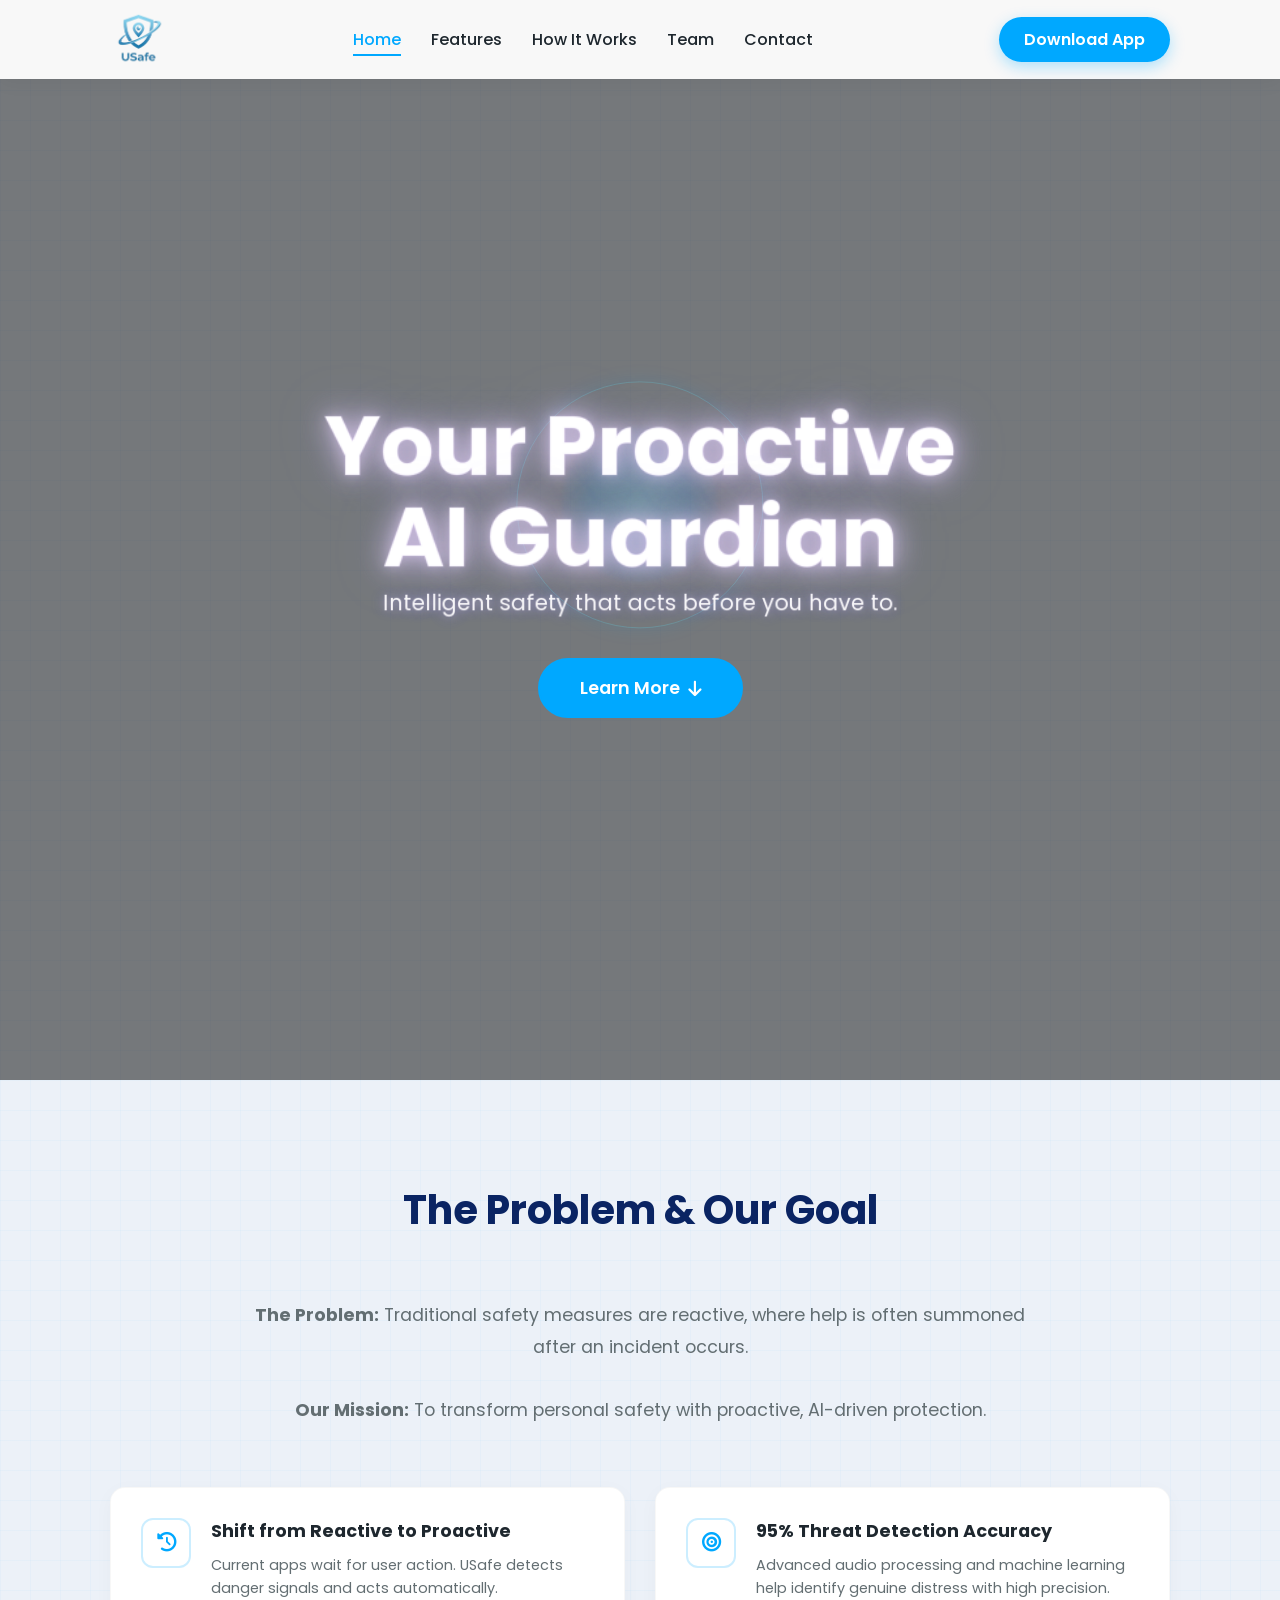
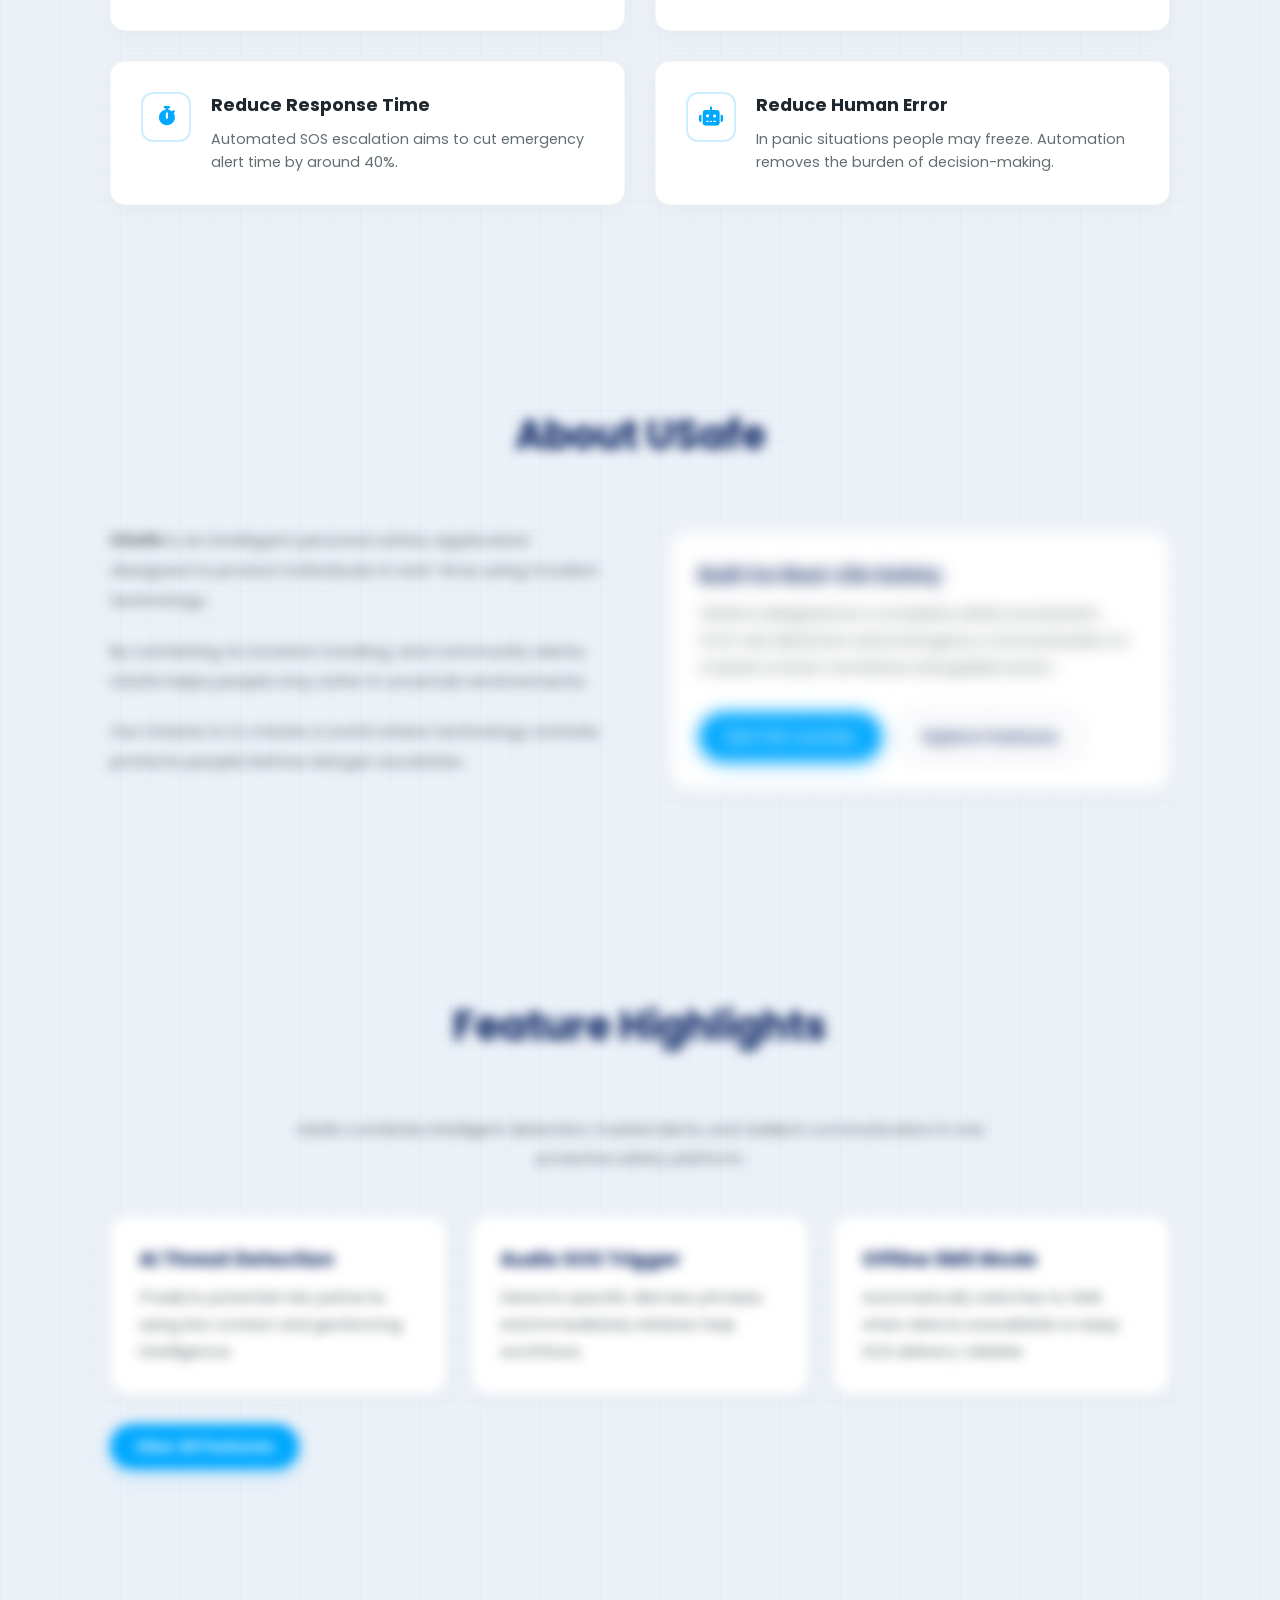
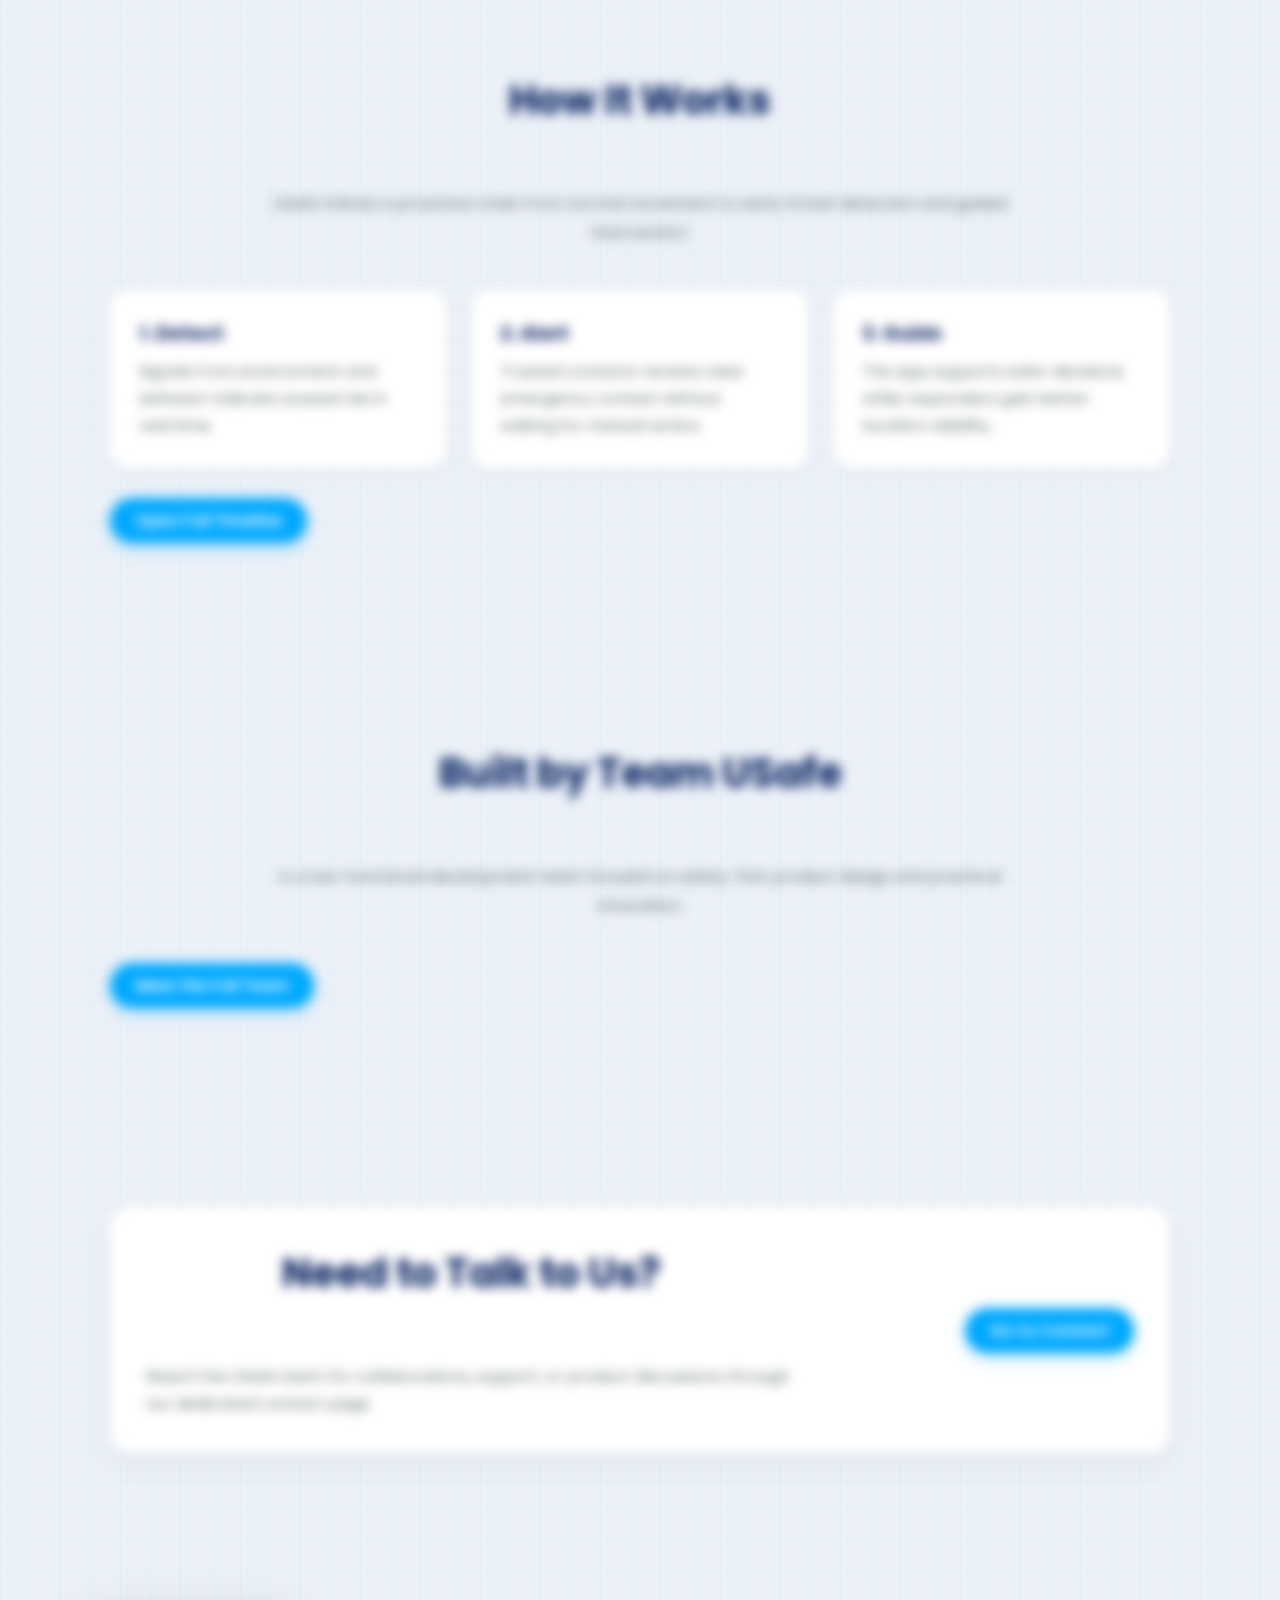
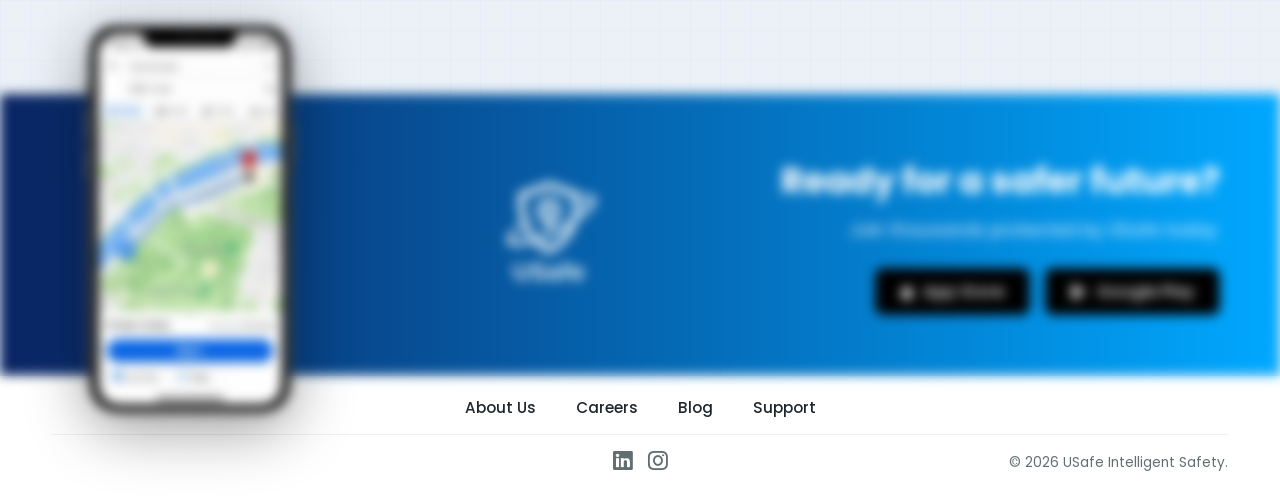
==== commit 5bad087a: "Multi Site Layout" ====
--- a/index.html
+++ b/index.html
@@ -1,42 +1,43 @@
-<!DOCTYPE html>
+﻿<!DOCTYPE html>
 <html lang="en">
 <head>
     <meta charset="UTF-8">
     <meta name="viewport" content="width=device-width, initial-scale=1.0">
     <title>USafe | Intelligent Personal Safety</title>
-    
+
     <link rel="icon" sizes="192x192" href="images/final USafe logo.jpg">
     <link rel="icon" type="image/png" sizes="32x32" href="images/final USafe logo.jpg">
     <link rel="icon" type="image/png" sizes="16x16" href="images/final USafe logo.jpg">
 
     <link href="https://fonts.googleapis.com/css2?family=Poppins:wght@300;400;500;600;700&display=swap" rel="stylesheet">
     <link rel="stylesheet" href="https://cdnjs.cloudflare.com/ajax/libs/font-awesome/6.4.0/css/all.min.css">
-    <script src="https://cdn.lordicon.com/lordicon.js"></script>
-    <link rel="stylesheet" href="style.css">
-    <link rel="stylesheet" href="scroll-animations.css">
+
+    <link rel="stylesheet" href="css/base.css">
+    <link rel="stylesheet" href="css/components.css">
+    <link rel="stylesheet" href="css/animations.css">
+    <link rel="stylesheet" href="css/pages/home.css">
 </head>
-<body>
-
+<body data-page="home">
     <nav class="navbar">
-    <div class="nav-container">
-        <div class="logo">
-            <img src="images/final USafe logo.jpg" alt="USafe Logo" class="nav-logo">
-            <span class="logo-text" style="font-weight: 800; color: #00A8FF; font-size: 1.5rem; margin-left: 10px;"></span>
+        <div class="nav-container">
+            <a class="logo" href="index.html" aria-label="USafe Home">
+                <img src="images/final USafe logo.jpg" alt="USafe Logo" class="nav-logo">
+            </a>
+
+            <div class="menu-toggle" id="mobile-menu" aria-label="Toggle navigation" aria-controls="nav-list">
+                <i class="fas fa-bars"></i>
+            </div>
+
+            <ul class="nav-links" id="nav-list">
+                <li><a href="index.html" data-page="home">Home</a></li>
+                <li><a href="features.html" data-page="features">Features</a></li>
+                <li><a href="how-it-works.html" data-page="how-it-works">How It Works</a></li>
+                <li><a href="team.html" data-page="team">Team</a></li>
+                <li><a href="contact.html" data-page="contact">Contact</a></li>
+            </ul>
+            <a href="#cta" class="btn-primary">Download App</a>
         </div>
-
-        <div class="menu-toggle" id="mobile-menu">
-            <i class="fas fa-bars"></i>
-        </div>
-
-        <ul class="nav-links" id="nav-list">
-            <li><a href="#features">Features</a></li>
-            <li><a href="#how-it-works">How It Works</a></li>
-            <li><a href="#team">Team</a></li>
-            <li><a href="#contact">Contact</a></li>
-        </ul>
-        <a href="#waitlist" class="btn-primary">Download App</a>
-    </div>
-</nav>
+    </nav>
 
     <header class="hero-section">
         <video autoplay muted loop playsinline class="hero-video">
@@ -62,474 +63,201 @@
                 </div>
                 <p>Intelligent safety that acts before you have to.</p>
             </div>
-            
-            <a href="#features" class="btn-learn-more">
-                Learn More <i class="fas fa-arrow-down" style="margin-left: 8px; font-size: 0.9em;"></i>
+
+            <a href="#home-overview" class="btn-learn-more">
+                Learn More <i class="fas fa-arrow-down" aria-hidden="true"></i>
             </a>
         </div>
     </header>
 
-    <section class="problem-goal-section goals-section">
-        <div class="section-container">
-            <div class="goal-header">
-                <h2 class="section-title">The Problem & Our Goal</h2>
-                <p class="goal-description">
-                    <strong>The Problem:</strong> Traditional safety measures are reactive—help is only summoned <em>after</em> an incident occurs.
-                    <br><br>
-                    <strong>Our Mission:</strong> To transform personal safety with proactive, AI-driven protection.
-                </p>
-            </div>
-
-            <div class="goals-grid">
-                <div class="goal-card from-left">
-                    <div class="goal-icon-box"><i class="fas fa-history"></i></div>
-                    <div class="goal-content">
-                        <h3>Shift from Reactive to Proactive</h3>
-                        <p>Current apps wait for you to press a button. USafe uses AI to detect danger signs and acts automatically.</p>
-                    </div>
-                </div>
-                <div class="goal-card from-right">
-                    <div class="goal-icon-box"><i class="fas fa-bullseye"></i></div>
-                    <div class="goal-content">
-                        <h3>95% Threat Detection Accuracy</h3>
-                        <p>Using advanced audio processing and ML models, we accurately identify genuine distress signals.</p>
-                    </div>
-                </div>
-                <div class="goal-card from-left">
-                    <div class="goal-icon-box"><i class="fas fa-stopwatch"></i></div>
-                    <div class="goal-content">
-                        <h3>Reduce Response Time</h3>
-                        <p>By automating the SOS process, we aim to cut emergency alert times by 40%.</p>
-                    </div>
-                </div>
-                <div class="goal-card from-right">
-                    <div class="goal-icon-box"><i class="fas fa-robot"></i></div>
-                    <div class="goal-content">
-                        <h3>Reduce Human Error</h3>
-                        <p>In panic situations, humans freeze. Our automated system removes the burden of action from the victim.</p>
-                    </div>
-                </div>
-            </div>
-        </div>
-    </section>
-<!--About USafe Section-->
-    <section id="about" class="about-section reveal">
-    <div class="section-container">
-        <h2 class="section-title">About USafe</h2>
-
-        <div class="about-grid">
-
-            <div class="about-text">
-                <p>
-                    <strong>USafe</strong> is an intelligent personal safety application designed to
-                    protect individuals in real-time using modern technology.
-                </p>
-
-                <p>
-                    By combining artificial intelligence, location tracking, and
-                    community alerts, USafe helps users stay safe in uncertain
-                    environments.
-                </p>
-
-                <p>
-                    Our mission is to create a safer world where technology
-                    actively protects people before danger escalates.
-                </p>
-            </div>
-           
-
-        </div>
-    </div>
-</section>
-
-    <section id="features" class="features-section reveal">
-        <div class="section-container">
-            <h2 class="section-title">Why Choose USafe?</h2>
-            <div class="features-grid">
-                <div class="feature-card">
-                    <div class="icon-box"><i class="fas fa-shield-alt"></i></div>
-                    <h3>AI Threat Detection</h3>
-                    <p>Predicts potential risks using real-time data and smart geofencing algorithms.</p>
-                </div>
-                <div class="feature-card">
-                    <div class="icon-box"><i class="fas fa-microphone-lines"></i></div>
-                    <h3>Audio SOS Trigger</h3>
-                    <p>Instantly alerts contacts by detecting specific distress sounds or phrases.</p>
-                </div>
-                <div class="feature-card">
-                    <div class="icon-box"><i class="fas fa-users"></i></div>
-                    <h3>Community Network</h3>
-                    <p>Share and view live danger zones with the trusted USafe community.</p>
-                </div>
-                <div class="feature-card">
-                    <div class="icon-box"><i class="fas fa-map-location-dot"></i></div>
-                    <h3>Live Location Share</h3>
-                    <p>Share your real-time journey with loved ones so they can watch over you remotely.</p>
-                </div>
-                <div class="feature-card">
-                    <div class="icon-box"><i class="fas fa-phone-volume"></i></div>
-                    <h3>Fake Call Tool</h3>
-                    <p>Generate a realistic fake incoming call to help you exit uncomfortable situations.</p>
-                </div>
-                <div class="feature-card">
-                    <div class="icon-box"><i class="fas fa-signal"></i></div>
-                    <h3>Offline SMS Mode</h3>
-                    <p>No data? Alerts automatically switch to SMS to ensure your SOS is always sent.</p>
-                </div>
-            </div>
-        </div>
-    </section>
-
-    <section id="how-it-works" class="timeline-section reveal">
-        <div class="section-container">
-            <h2 class="section-title">How USafe Works in Real Life</h2>
-            <div class="timeline-visual-stage">
-            <div class="timeline-bg-scenes" aria-hidden="true">
-                <div class="timeline-bg-scene scene-1 side-left" data-scene="0">
-                    <lord-icon
-                        src="https://cdn.lordicon.com/ilhuppkd.json"
-                        trigger="loop"
-                        state="loop-cycle"
-                        colors="primary:#e5d1fa,secondary:#e5d1fa"
-                        style="width:250px;height:250px"
-                        class="scene-svg scene-lordicon"
-                    ></lord-icon>
-                </div>
-                <div class="timeline-bg-scene scene-2 side-right" data-scene="1">
-                    <lord-icon
-                        src="https://cdn.lordicon.com/lltgvngb.json"
-                        trigger="loop"
-                        stroke="light"
-                        class="scene-svg scene-lordicon scene-lordicon-danger"
-                    ></lord-icon>
-                </div>
-                <div class="timeline-bg-scene scene-3 side-left" data-scene="2">
-                    <lord-icon
-                        src="https://cdn.lordicon.com/dicvhxpz.json"
-                        trigger="loop"
-                        state="hover-look-around"
-                        colors="primary:#e5d1fa,secondary:#e5d1fa"
-                        style="width:250px;height:250px"
-                        class="scene-svg scene-lordicon scene-lordicon-reacts"
-                    ></lord-icon>
-                </div>
-                <div class="timeline-bg-scene scene-4 side-right" data-scene="3">
-                    <lord-icon
-                        src="https://cdn.lordicon.com/apmrcxtj.json"
-                        trigger="loop"
-                        state="in-reveal"
-                        colors="primary:#f4a09c,secondary:#ee6d66"
-                        style="width:250px;height:250px"
-                        class="scene-svg scene-lordicon scene-lordicon-notify"
-                    ></lord-icon>
-                </div>
-                <div class="timeline-bg-scene scene-5 side-left" data-scene="4">
-                    <lord-icon
-                        src="https://cdn.lordicon.com/onmwuuox.json"
-                        trigger="loop"
-                        state="in-jump-dynamic"
-                        colors="primary:#ee6d66,secondary:#e5d1fa"
-                        style="width:250px;height:250px"
-                        class="scene-svg scene-lordicon scene-lordicon-location"
-                    ></lord-icon>
-                </div>
-                <div class="timeline-bg-scene scene-6 side-right" data-scene="5">
-                    <lord-icon
-                        src="https://cdn.lordicon.com/edcgvlnw.json"
-                        trigger="loop"
-                        colors="primary:#f4a09c,secondary:#ee6d66"
-                        style="width:250px;height:250px"
-                        class="scene-svg scene-lordicon scene-lordicon-guided"
-                    ></lord-icon>
-                </div>
-                <div class="timeline-bg-scene scene-7 side-left" data-scene="6">
-                    <lord-icon
-                        src="https://cdn.lordicon.com/tkwytimu.json"
-                        trigger="loop"
-                        colors="primary:#7166ee,secondary:#f4a09c"
-                        style="width:250px;height:250px"
-                        class="scene-svg scene-lordicon scene-lordicon-response"
-                    ></lord-icon>
-                </div>
-                <div class="timeline-bg-scene scene-8 side-right" data-scene="7">
-                    <lord-icon
-                        src="https://cdn.lordicon.com/nvsfzbop.json"
-                        trigger="loop"
-                        colors="primary:#f4a09c,secondary:#a39cf4"
-                        style="width:250px;height:250px"
-                        class="scene-svg scene-lordicon scene-lordicon-final"
-                    ></lord-icon>
-                </div>
-            </div>
-            <div class="timeline">
-                <div class="timeline-item left">
-                    <div class="timeline-side-title">
-                        <h3>Walking Normally</h3>
-                    </div>
-                    <div class="timeline-content timeline-detail card-shadow">
-                        <div class="content-header">
-                            <i class="fas fa-road" style="color: #00A8FF;"></i>
-                            <h4>Normal Journey</h4>
-                        </div>
-                        <p>The journey begins like any other day.</p>
-                    </div>
-                </div>
-                <div class="timeline-item right">
-                    <div class="timeline-side-title">
-                        <h3>Danger Appears</h3>
-                    </div>
-                    <div class="timeline-content timeline-detail card-shadow">
-                        <div class="content-header">
-                            <i class="fas fa-triangle-exclamation" style="color: #f1c40f;"></i>
-                            <h4>Threat Signal</h4>
-                        </div>
-                        <p>Something unusual or threatening is detected.</p>
-                    </div>
-                </div>
-                <div class="timeline-item left">
-                    <div class="timeline-side-title">
-                        <h3>USafe Reacts</h3>
-                    </div>
-                    <div class="timeline-content timeline-detail card-shadow">
-                        <div class="content-header">
-                            <i class="fas fa-bolt" style="color: #e74c3c;"></i>
-                            <h4>Emergency Mode</h4>
-                        </div>
-                        <p>The app enters emergency mode immediately.</p>
-                    </div>
-                </div>
-                <div class="timeline-item right">
-                    <div class="timeline-side-title">
-                        <h3>Help Is Notified</h3>
-                    </div>
-                    <div class="timeline-content timeline-detail card-shadow">
-                        <div class="content-header">
-                            <i class="fas fa-bell" style="color: #00A8FF;"></i>
-                            <h4>Alert Sent</h4>
-                        </div>
-                        <p>Trusted contacts receive the alert.</p>
-                    </div>
-                </div>
-                <div class="timeline-item left">
-                    <div class="timeline-side-title">
-                        <h3>Location Is Shared</h3>
-                    </div>
-                    <div class="timeline-content timeline-detail card-shadow">
-                        <div class="content-header">
-                            <i class="fas fa-location-dot" style="color: #0A2463;"></i>
-                            <h4>Live Tracking</h4>
-                        </div>
-                        <p>The user’s real-time position is sent.</p>
-                    </div>
-                </div>
-                <div class="timeline-item right">
-                    <div class="timeline-side-title">
-                        <h3>Safe Action Is Guided</h3>
-                    </div>
-                    <div class="timeline-content timeline-detail card-shadow">
-                        <div class="content-header">
-                            <i class="fas fa-route" style="color: #00A8FF;"></i>
-                            <h4>Guided Safety</h4>
-                        </div>
-                        <p>USafe helps the user avoid greater risk.</p>
-                    </div>
-                </div>
-                <div class="timeline-item left">
-                    <div class="timeline-side-title">
-                        <h3>Response Moves Faster</h3>
-                    </div>
-                    <div class="timeline-content timeline-detail card-shadow">
-                        <div class="content-header">
-                            <i class="fas fa-stopwatch" style="color: #f1c40f;"></i>
-                            <h4>Faster Response</h4>
-                        </div>
-                        <p>Others can act quickly with the right information.</p>
-                    </div>
-                </div>
-                <div class="timeline-item right">
-                    <div class="timeline-side-title">
-                        <h3>Safety Comes First</h3>
-                    </div>
-                    <div class="timeline-content timeline-detail card-shadow">
-                        <div class="content-header">
-                            <i class="fas fa-shield-alt" style="color: #e74c3c;"></i>
-                            <h4>Proactive Protection</h4>
-                        </div>
-                        <p>The system is built to protect before it is too late.</p>
-                    </div>
-                </div>
-            </div>
-            </div>
-        </div>
-    </section>
-
-    <section id="team" class="developers-section reveal">
-        <div class="section-container">
-            <h2 class="section-title">Meet Our Team</h2>
-            <div class="developers-grid">
-                <div class="developer-card">
-                    <div class="dev-img-container">
-                        <img src="images/developer_images/sanuka.jpg" alt="Sanuka Pathiraja" class="dev-img">
-                    </div>
-                    <h3>Sanuka Pathiraja</h3>
-                    <p class="role">Full Stack Developer</p>
-                    <div class="dev-socials">
-                        <a href="https://github.com/Sanuka-Pathiraja?tab=overview&from=2026-01-01&to=2026-01-20"><i class="fab fa-github"></i></a>
-                        <a href="https://www.linkedin.com/in/sanuka-pathiraja-4539b3330/"><i class="fab fa-linkedin"></i></a>
-                    </div>
-                </div>
-                <div class="developer-card">
-                    <div class="dev-img-container">
-                        <img src="images/developer_images/sahan.jpeg" alt="Sahan Premarathna" class="dev-img">
-                    </div>
-                    <h3>Sahan Premarathna</h3>
-                    <p class="role">Full Stack Developer</p>
-                    <div class="dev-socials">
-                        <a href="https://github.com/SahanPremarathna"><i class="fab fa-github"></i></a>
-                        <a href="https://www.linkedin.com/in/sahan-premarathna/"><i class="fab fa-linkedin"></i></a>
-                    </div>
-                </div>
-                <div class="developer-card">
-                    <div class="dev-img-container">
-                        <img src="images/developer_images/naveesh.png" alt="Naveesh Abheydheer" class="dev-img">
-                    </div>
-                    <h3>Naveesh Abeydheera</h3>
-                    <p class="role">Full Stack Developer</p>
-                    <div class="dev-socials">
-                        <a href="https://github.com/Navi2004725"><i class="fab fa-github"></i></a>
-                        <a href="https://www.linkedin.com/in/naveesh-abeydheera-a92511332/"><i class="fab fa-linkedin"></i></a>
-                    </div>
-                </div>
-                <div class="developer-card">
-                    <div class="dev-img-container">
-                        <img src="images/image_14.png" alt="Vinhara Perera" class="dev-img">
-                    </div>
-                    <h3>Vinhara Perera</h3>
-                    <p class="role">Front End & ML Developer</p>
-                    <div class="dev-socials">
-                        <a href="https://github.com/vinhara"><i class="fab fa-github"></i></a>
-                        <a href="#"><i class="fab fa-linkedin"></i></a>
-                    </div>
-                </div>
-                <div class="developer-card">
-                    <div class="dev-img-container">
-                        <img src="images/developer_images/yousuf.png" alt="Yousuf Nazim" class="dev-img">
-                    </div>
-                    <h3>Yousuf Nizam</h3>
-                    <p class="role">Front End & ML Developer</p>
-                    <div class="dev-socials">
-                        <a href="https://github.com/YousufNizam"><i class="fab fa-github"></i></a>
-                        <a href="https://www.linkedin.com/in/yousuf-nizam-428b22334/"><i class="fab fa-linkedin"></i></a>
-                    </div>
-                </div>
-                <div class="developer-card">
-                    <div class="dev-img-container">
-                        <img src="images/image_14.png" alt="Sithumi Palihena" class="dev-img">
-                    </div>
-                    <h3>Sithumi Palihena</h3>
-                    <p class="role">Front End & ML Developer</p>
-                    <div class="dev-socials">
-                        <a href="https://github.com/SithumiPalihena"><i class="fab fa-github"></i></a>
-                        <a href="https://www.linkedin.com/in/sithumi-palihena-565799346/"><i class="fab fa-linkedin"></i></a>
-                    </div>
-                </div>
-            </div>
-        </div>
-    </section>
-
-    <section id="contact" class="contact-section reveal">
-        <div class="contact-container">
-            <div class="contact-form-card">
-                <h2>Contact <span style="color: #00A8FF;">Us</span></h2>
-                <form action="https://formspree.io/f/xnjjdwdj" method="POST">
-                    <div class="form-row">
-                        <input type="text" name="first_name" placeholder="First Name" required>
-                        <input type="text" name="last_name" placeholder="Last Name" required>
-                    </div>
-                    <input type="email" name="email" placeholder="Your Email Address" class="full-width" required>
-                    <input type="tel" name="phone" placeholder="Phone Number" class="full-width">
-                    <textarea name="message" placeholder="Message" rows="5" required></textarea>
-                    <button type="submit" class="btn-black">SEND MESSAGE</button>
-                </form>
-            </div>
-            <div class="contact-info">
-                <h2>Get In <span style="color: #00A8FF;">Touch</span></h2>
-                <p class="contact-subtext">Need help? Get in touch with us.</p>
-                <div class="info-item">
-                    <div class="info-icon"><i class="fas fa-phone-alt"></i></div>
-                    <div class="info-details">
-                        <span class="label">Phone</span>
-                        <span class="value">+94 77 249 2154</span>
-                    </div>
-                </div>
-                <div class="info-item">
-                    <div class="info-icon"><i class="fas fa-envelope"></i></div>
-                    <div class="info-details">
-                        <span class="label">Email</span>
-                        <span class="value">teamusafe@gmail.com</span>
-                    </div>
-                </div>
-            </div>
-        </div>
-    </section>
-
-    <section id="cta" class="cta-section reveal">
-        <div class="cta-container">
-            <div class="cta-col-left">
-                <img src="images/phonescreen.png" alt="USafe App Screen" class="cta-phone">
-            </div>
-            <div class="cta-col-center">
-                <img src="images/final USafe logo.jpg" alt="USafe" class="cta-center-logo">
-            </div>
-            <div class="cta-col-right">
-                <h2>Ready for a safer future?</h2>
-                <p>Join thousands protected by USafe today.</p>
-                <div class="store-buttons">
-                    <button class="btn-store"><i class="fab fa-apple"></i> App Store</button>
-                    <button class="btn-store"><i class="fab fa-google-play"></i> Google Play</button>
-                </div>
-            </div>
-        </div>
-    </section>
-
-    <footer>
-        <div class="footer-container">
-            <div class="footer-links-row">
-                <a href="#">About Us</a>
-                <a href="#">Careers</a>
-                <a href="#">Blog</a>
-                <a href="#">Support</a>
-            </div>
-            <div class="footer-bottom-row">
-                <div class="footer-left"></div>
-                <div class="footer-center socials">
-                    <a href="https://www.linkedin.com/company/team-usafe/?viewAsMember=true"><i class="fab fa-linkedin"></i></a>
-                    <a href="https://www.instagram.com/itsusafe/"><i class="fab fa-instagram"></i></a>
-                </div>
-                <div class="footer-right">
-                    <p>&copy; 2026 USafe Intelligent Safety.</p>
+    <main id="home-overview">
+        <section class="problem-goal-section goals-section section-block">
+            <div class="section-container">
+                <div class="goal-header">
+                    <h2 class="section-title">The Problem &amp; Our Goal</h2>
+                    <p class="goal-description">
+                        <strong>The Problem:</strong> Traditional safety measures are reactive, where help is often summoned after an incident occurs.
+                        <br><br>
+                        <strong>Our Mission:</strong> To transform personal safety with proactive, AI-driven protection.
+                    </p>
+                </div>
+
+                <div class="goals-grid">
+                    <article class="goal-card from-left">
+                        <div class="goal-icon-box"><i class="fas fa-history"></i></div>
+                        <div class="goal-content">
+                            <h3>Shift from Reactive to Proactive</h3>
+                            <p>Current apps wait for user action. USafe detects danger signals and acts automatically.</p>
+                        </div>
+                    </article>
+                    <article class="goal-card from-right">
+                        <div class="goal-icon-box"><i class="fas fa-bullseye"></i></div>
+                        <div class="goal-content">
+                            <h3>95% Threat Detection Accuracy</h3>
+                            <p>Advanced audio processing and machine learning help identify genuine distress with high precision.</p>
+                        </div>
+                    </article>
+                    <article class="goal-card from-left">
+                        <div class="goal-icon-box"><i class="fas fa-stopwatch"></i></div>
+                        <div class="goal-content">
+                            <h3>Reduce Response Time</h3>
+                            <p>Automated SOS escalation aims to cut emergency alert time by around 40%.</p>
+                        </div>
+                    </article>
+                    <article class="goal-card from-right">
+                        <div class="goal-icon-box"><i class="fas fa-robot"></i></div>
+                        <div class="goal-content">
+                            <h3>Reduce Human Error</h3>
+                            <p>In panic situations people may freeze. Automation removes the burden of decision-making.</p>
+                        </div>
+                    </article>
+                </div>
+            </div>
+        </section>
+
+        <section class="about-section reveal">
+            <div class="section-container">
+                <h2 class="section-title">About USafe</h2>
+                <div class="about-grid">
+                    <div class="about-text">
+                        <p><strong>USafe</strong> is an intelligent personal safety application designed to protect individuals in real-time using modern technology.</p>
+                        <p>By combining AI, location tracking, and community alerts, USafe helps people stay safer in uncertain environments.</p>
+                        <p>Our mission is to create a world where technology actively protects people before danger escalates.</p>
+                    </div>
+                    <div class="preview-card reveal">
+                        <h3>Built for Real-Life Safety</h3>
+                        <p>USafe is designed as a complete safety ecosystem, from risk detection and emergency communication to trusted contact workflows and guided action.</p>
+                        <div class="split-actions">
+                            <a class="btn-link-primary" href="how-it-works.html">See Full Journey</a>
+                            <a class="btn-outline" href="features.html">Explore Features</a>
+                        </div>
+                    </div>
+                </div>
+            </div>
+        </section>
+
+        <!-- Homepage keeps concise previews; full detail lives in dedicated pages. -->
+        <section class="home-features-preview reveal">
+            <div class="section-container">
+                <div class="home-section-head">
+                    <h2 class="section-title">Feature Highlights</h2>
+                    <p>USafe combines intelligent detection, trusted alerts, and resilient communication in one proactive safety platform.</p>
+                </div>
+                <div class="preview-grid">
+                    <article class="preview-card">
+                        <h3>AI Threat Detection</h3>
+                        <p>Predicts potential risk patterns using live context and geofencing intelligence.</p>
+                    </article>
+                    <article class="preview-card">
+                        <h3>Audio SOS Trigger</h3>
+                        <p>Detects specific distress phrases and immediately initiates help workflows.</p>
+                    </article>
+                    <article class="preview-card">
+                        <h3>Offline SMS Mode</h3>
+                        <p>Automatically switches to SMS when data is unavailable to keep SOS delivery reliable.</p>
+                    </article>
+                </div>
+                <div class="split-actions">
+                    <a class="btn-link-primary" href="features.html">View All Features</a>
+                </div>
+            </div>
+        </section>
+
+        <section class="home-timeline-preview reveal">
+            <div class="section-container">
+                <div class="home-section-head">
+                    <h2 class="section-title">How It Works</h2>
+                    <p>USafe follows a proactive chain from normal movement to early threat detection and guided intervention.</p>
+                </div>
+                <div class="preview-grid">
+                    <article class="preview-card">
+                        <h3>1. Detect</h3>
+                        <p>Signals from environment and behavior indicate unusual risk in real time.</p>
+                    </article>
+                    <article class="preview-card">
+                        <h3>2. Alert</h3>
+                        <p>Trusted contacts receive clear emergency context without waiting for manual action.</p>
+                    </article>
+                    <article class="preview-card">
+                        <h3>3. Guide</h3>
+                        <p>The app supports safer decisions while responders gain better location visibility.</p>
+                    </article>
+                </div>
+                <div class="split-actions">
+                    <a class="btn-link-primary" href="how-it-works.html">Open Full Timeline</a>
+                </div>
+            </div>
+        </section>
+
+        <section class="home-team-preview reveal">
+            <div class="section-container">
+                <div class="home-section-head">
+                    <h2 class="section-title">Built by Team USafe</h2>
+                    <p>A cross-functional development team focused on safety-first product design and practical innovation.</p>
+                </div>
+                <div class="split-actions">
+                    <a class="btn-link-primary" href="team.html">Meet the Full Team</a>
+                </div>
+            </div>
+        </section>
+
+        <section class="home-contact-preview reveal">
+            <div class="section-container">
+                <div class="contact-preview-shell">
+                    <div>
+                        <h2 class="section-title">Need to Talk to Us?</h2>
+                        <p>Reach the USafe team for collaborations, support, or product discussions through our dedicated contact page.</p>
+                    </div>
+                    <a class="btn-link-primary" href="contact.html">Go to Contact</a>
+                </div>
+            </div>
+        </section>
+    </main>
+
+    <footer id="cta" class="site-footer">
+        <section class="cta-section reveal">
+            <div class="cta-container">
+                <div class="cta-col-left">
+                    <img src="images/phonescreen.png" alt="USafe app screen" class="cta-phone">
+                </div>
+                <div class="cta-col-center">
+                    <img src="images/final USafe logo.jpg" alt="USafe" class="cta-center-logo">
+                </div>
+                <div class="cta-col-right">
+                    <h2>Ready for a safer future?</h2>
+                    <p>Join thousands protected by USafe today.</p>
+                    <div class="store-buttons">
+                        <button class="btn-store"><i class="fab fa-apple"></i> App Store</button>
+                        <button class="btn-store"><i class="fab fa-google-play"></i> Google Play</button>
+                    </div>
+                </div>
+            </div>
+        </section>
+
+        <div class="footer-main">
+            <div class="footer-container">
+                <div class="footer-links-row">
+                    <a href="index.html">About Us</a>
+                    <a href="team.html">Careers</a>
+                    <a href="features.html">Blog</a>
+                    <a href="contact.html">Support</a>
+                </div>
+                <div class="footer-bottom-row">
+                    <div class="footer-left"></div>
+                    <div class="footer-center socials">
+                        <a href="https://www.linkedin.com/company/team-usafe/?viewAsMember=true"><i class="fab fa-linkedin"></i></a>
+                        <a href="https://www.instagram.com/itsusafe/"><i class="fab fa-instagram"></i></a>
+                    </div>
+                    <div class="footer-right">
+                        <p>&copy; 2026 USafe Intelligent Safety.</p>
+                    </div>
                 </div>
             </div>
         </div>
     </footer>
 
-    <script>
-    const menuToggle = document.getElementById('mobile-menu');
-    const navList = document.getElementById('nav-list');
-
-    menuToggle.addEventListener('click', () => {
-        navList.classList.toggle('active');
-    });
-
-    // Optional: Close menu when a link is clicked
-    document.querySelectorAll('.nav-links a').forEach(link => {
-        link.addEventListener('click', () => {
-            navList.classList.remove('active');
-        });
-    });
-
-    </script>
-    <script src="scroll-animations.js"></script>
-
+    <script src="js/shared/navigation.js"></script>
+    <script src="js/shared/reveal.js"></script>
+    <script src="js/pages/home.js"></script>
 </body>
 </html>
--- a/css/base.css
+++ b/css/base.css
@@ -0,0 +1,106 @@
+﻿:root {
+    --primary: #00A8FF;
+    --dark-blue: #0A2463;
+    --text-dark: #1e272e;
+    --text-light: #636e72;
+    --white: #ffffff;
+    --bg-light: #ecf1f8;
+    --yellow: #f1c40f;
+    --red: #e74c3c;
+    --transition: all 0.4s ease;
+}
+
+* {
+    margin: 0;
+    padding: 0;
+    box-sizing: border-box;
+    font-family: 'Poppins', sans-serif;
+}
+
+html {
+    scroll-behavior: smooth;
+}
+
+body {
+    background-color: var(--bg-light);
+    background-image:
+        linear-gradient(rgba(0, 168, 255, 0.03) 1px, transparent 1px),
+        linear-gradient(90deg, rgba(0, 168, 255, 0.03) 1px, transparent 1px);
+    background-size: 30px 30px;
+    color: var(--text-dark);
+    overflow-x: hidden;
+}
+
+a {
+    text-decoration: none;
+}
+
+.section-container,
+.nav-container,
+.footer-container,
+.cta-container,
+.contact-container,
+.page-header-inner {
+    max-width: 1100px;
+    margin: 0 auto;
+    padding: 0 20px;
+    width: 100%;
+}
+
+.section-title {
+    font-size: 2.5rem;
+    color: var(--dark-blue);
+    margin-bottom: 60px;
+    text-align: center;
+    width: 100%;
+}
+
+.page-main {
+    padding-top: 88px;
+}
+
+.page-header {
+    padding: 60px 0 30px;
+}
+
+.page-header h1 {
+    font-size: 2.8rem;
+    color: var(--dark-blue);
+    margin-bottom: 16px;
+}
+
+.page-header p {
+    max-width: 760px;
+    font-size: 1.06rem;
+    line-height: 1.8;
+    color: var(--text-light);
+}
+
+@media (max-width: 768px) {
+    .section-title {
+        font-size: 2rem;
+        margin-bottom: 30px;
+    }
+
+    .page-main {
+        padding-top: 78px;
+    }
+
+    .page-header {
+        padding: 44px 0 20px;
+    }
+
+    .page-header h1 {
+        font-size: 2.1rem;
+    }
+}
+
+@media (max-width: 480px) {
+    .section-title {
+        font-size: 1.6rem;
+    }
+
+    .page-header h1 {
+        font-size: 1.8rem;
+    }
+}
--- a/css/components.css
+++ b/css/components.css
@@ -0,0 +1,429 @@
+﻿.navbar {
+    background: rgba(255, 255, 255, 0.95);
+    backdrop-filter: blur(10px);
+    padding: 7px 0;
+    position: fixed;
+    width: 100%;
+    top: 0;
+    z-index: 1000;
+    box-shadow: 0 2px 20px rgba(0, 0, 0, 0.05);
+    transition: var(--transition);
+}
+
+.nav-container {
+    display: flex;
+    justify-content: space-between;
+    align-items: center;
+}
+
+.logo {
+    display: flex;
+    align-items: center;
+}
+
+.nav-logo {
+    height: 65px;
+    transition: var(--transition);
+}
+
+.nav-logo:hover {
+    transform: scale(1.05);
+}
+
+.nav-links {
+    display: flex;
+    gap: 30px;
+    list-style: none;
+}
+
+.nav-links a {
+    color: var(--text-dark);
+    font-weight: 500;
+    transition: var(--transition);
+    position: relative;
+}
+
+.nav-links a::after {
+    content: '';
+    position: absolute;
+    width: 0;
+    height: 2px;
+    bottom: -5px;
+    left: 0;
+    background-color: var(--primary);
+    transition: var(--transition);
+}
+
+.nav-links a:hover::after,
+.nav-links a[aria-current="page"]::after {
+    width: 100%;
+}
+
+.nav-links a:hover,
+.nav-links a[aria-current="page"] {
+    color: var(--primary);
+}
+
+.btn-primary,
+.btn-link-primary,
+.btn-black,
+.btn-store,
+.btn-outline,
+.btn-learn-more {
+    display: inline-flex;
+    align-items: center;
+    justify-content: center;
+    border-radius: 50px;
+    font-weight: 600;
+    transition: var(--transition);
+}
+
+.btn-primary,
+.btn-link-primary {
+    background: var(--primary);
+    color: var(--white);
+    padding: 10px 25px;
+    box-shadow: 0 5px 15px rgba(0, 168, 255, 0.3);
+}
+
+.btn-primary:hover,
+.btn-link-primary:hover {
+    background: var(--dark-blue);
+    transform: translateY(-3px);
+    box-shadow: 0 8px 20px rgba(10, 36, 99, 0.4);
+}
+
+.btn-outline {
+    color: var(--dark-blue);
+    border: 2px solid rgba(10, 36, 99, 0.2);
+    padding: 10px 22px;
+}
+
+.btn-outline:hover {
+    border-color: var(--primary);
+    color: var(--primary);
+}
+
+.menu-toggle {
+    display: none;
+    font-size: 1.8rem;
+    color: var(--dark-blue);
+    cursor: pointer;
+}
+
+.section-block {
+    padding: 100px 0;
+    background-color: transparent;
+}
+
+.split-actions {
+    margin-top: 30px;
+    display: flex;
+    gap: 16px;
+    flex-wrap: wrap;
+}
+
+.preview-grid {
+    display: grid;
+    grid-template-columns: repeat(auto-fit, minmax(260px, 1fr));
+    gap: 24px;
+}
+
+.preview-card {
+    background: var(--white);
+    border: 1px solid rgba(0, 0, 0, 0.05);
+    border-radius: 18px;
+    padding: 28px;
+    box-shadow: 0 5px 20px rgba(0, 0, 0, 0.03);
+}
+
+.preview-card h3 {
+    font-size: 1.2rem;
+    color: var(--dark-blue);
+    margin-bottom: 10px;
+}
+
+.preview-card p {
+    color: var(--text-light);
+    line-height: 1.7;
+}
+
+footer {
+    background: white;
+    padding: 20px 0;
+    border-top: 1px solid #eee;
+    text-align: center;
+}
+
+.site-footer {
+    background: transparent;
+    padding: 0;
+    border-top: none;
+}
+
+.site-footer .footer-main {
+    background: white;
+    padding: 20px 0;
+    border-top: 1px solid #eee;
+}
+
+.footer-container {
+    max-width: 95%;
+}
+
+.footer-links-row {
+    display: flex;
+    justify-content: center;
+    gap: 40px;
+    margin-bottom: 15px;
+}
+
+.footer-links-row a {
+    color: var(--text-dark);
+    font-weight: 500;
+    font-size: 0.95rem;
+}
+
+.footer-links-row a:hover {
+    color: var(--primary);
+}
+
+.footer-bottom-row {
+    display: flex;
+    justify-content: space-between;
+    align-items: center;
+    border-top: 1px solid #f0f0f0;
+    padding-top: 15px;
+}
+
+.footer-left,
+.footer-center,
+.footer-right {
+    flex: 1;
+}
+
+.footer-center {
+    display: flex;
+    justify-content: center;
+    gap: 15px;
+}
+
+.footer-right {
+    display: flex;
+    justify-content: flex-end;
+}
+
+.socials i {
+    font-size: 1.4rem;
+    color: var(--text-light);
+}
+
+.socials i:hover {
+    color: var(--primary);
+}
+
+.footer-right p {
+    color: var(--text-light);
+    font-size: 0.85rem;
+    white-space: nowrap;
+}
+
+.cta-section {
+    background: linear-gradient(90deg, #0A2463 0%, #00A8FF 100%);
+    padding: 60px 20px;
+    color: white;
+    display: flex;
+    justify-content: center;
+    align-items: center;
+    margin-top: 140px;
+    position: relative;
+    overflow: visible;
+}
+
+.cta-container {
+    display: flex;
+    align-items: center;
+    justify-content: space-between;
+    max-width: 1200px;
+    width: 100%;
+    position: relative;
+}
+
+.cta-col-left,
+.cta-col-center {
+    flex: 1;
+    display: flex;
+}
+
+.cta-col-left {
+    justify-content: flex-start;
+}
+
+.cta-phone {
+    width: 260px;
+    height: auto;
+    position: absolute;
+    left: 20px;
+    top: 0;
+    transform: translateY(-33%);
+    z-index: 10;
+    filter: drop-shadow(0 15px 30px rgba(0, 0, 0, 0.4));
+}
+
+.cta-col-center {
+    justify-content: center;
+    align-items: center;
+}
+
+.cta-center-logo {
+    width: 120px;
+    height: auto;
+    filter: brightness(0) invert(1);
+    opacity: 0.9;
+}
+
+.cta-col-right {
+    flex: 1.5;
+    text-align: right;
+    padding-left: 20px;
+}
+
+.cta-col-right h2 {
+    font-size: 2.2rem;
+    margin-bottom: 10px;
+    font-weight: 700;
+}
+
+.cta-col-right p {
+    font-size: 1.1rem;
+    opacity: 0.9;
+    margin-bottom: 25px;
+}
+
+.store-buttons {
+    display: flex;
+    gap: 15px;
+    justify-content: flex-end;
+}
+
+.btn-store {
+    background: black;
+    color: white;
+    padding: 10px 25px;
+    border-radius: 8px;
+    border: 1px solid rgba(255, 255, 255, 0.1);
+    gap: 10px;
+    cursor: pointer;
+    font-size: 1rem;
+    font-weight: 500;
+}
+
+.btn-store:hover {
+    background: #333;
+    transform: translateY(-3px);
+    box-shadow: 0 10px 20px rgba(0, 0, 0, 0.2);
+}
+
+.btn-black {
+    background: black;
+    color: white;
+    width: 100%;
+    padding: 15px;
+    border: none;
+    border-radius: 8px;
+    cursor: pointer;
+}
+
+.btn-black:hover {
+    background: #333;
+    transform: translateY(-3px);
+}
+
+@media (max-width: 1024px) {
+    .nav-links {
+        gap: 20px;
+    }
+}
+
+@media (max-width: 768px) {
+    .menu-toggle {
+        display: block;
+    }
+
+    .nav-links {
+        display: none;
+        flex-direction: column;
+        position: absolute;
+        top: 70px;
+        left: 0;
+        width: 100%;
+        background: white;
+        padding: 20px;
+        box-shadow: 0 10px 15px rgba(0, 0, 0, 0.1);
+        text-align: center;
+        gap: 20px;
+        z-index: 999;
+    }
+
+    .nav-links.active {
+        display: flex;
+    }
+
+    .btn-primary {
+        display: none;
+    }
+
+    .nav-container {
+        justify-content: center;
+    }
+
+    .section-block {
+        padding: 60px 0;
+    }
+
+    .cta-section {
+        padding: 40px 20px;
+        margin-top: 80px;
+        overflow: hidden;
+    }
+
+    .cta-container {
+        flex-direction: column;
+        text-align: center;
+        gap: 30px;
+    }
+
+    .cta-phone {
+        position: relative;
+        left: auto;
+        top: auto;
+        width: 180px;
+        transform: translateY(0);
+        margin: 0 auto -20px auto;
+    }
+
+    .cta-col-right {
+        text-align: center;
+        padding-left: 0;
+    }
+
+    .store-buttons {
+        justify-content: center;
+        flex-direction: column;
+    }
+
+    .btn-store {
+        width: 100%;
+        justify-content: center;
+    }
+
+    .footer-links-row {
+        flex-direction: column;
+        gap: 15px;
+    }
+
+    .footer-bottom-row {
+        flex-direction: column;
+        gap: 20px;
+    }
+}
--- a/css/animations.css
+++ b/css/animations.css
@@ -0,0 +1,47 @@
+﻿.reveal {
+    opacity: 0;
+    transform: translate3d(0, 40px, 0) scale(0.92);
+    filter: blur(6px);
+    transition-property: opacity, transform, filter, box-shadow;
+    transition-duration: var(--reveal-duration, 820ms);
+    transition-timing-function: cubic-bezier(0.22, 1, 0.36, 1);
+    transition-delay: var(--reveal-delay, 0ms);
+    will-change: opacity, transform, filter;
+}
+
+.reveal.show {
+    opacity: 1;
+    transform: translate3d(0, 0, 0) scale(1);
+    filter: blur(0);
+}
+
+.reveal.pop-card {
+    transform: translate3d(0, 40px, 0) scale(0.92);
+}
+
+.reveal.pop-card.show {
+    box-shadow: 0 14px 32px rgba(10, 36, 99, 0.12), 0 4px 12px rgba(10, 36, 99, 0.08);
+    animation: revealFloat 6.8s ease-in-out 0.9s infinite;
+}
+
+@keyframes revealFloat {
+    0% { transform: translate3d(0, 0, 0) scale(1); }
+    25% { transform: translate3d(0, -2px, 0) scale(1); }
+    50% { transform: translate3d(0, 3px, 0) scale(1); }
+    75% { transform: translate3d(0, -1px, 0) scale(1); }
+    100% { transform: translate3d(0, 0, 0) scale(1); }
+}
+
+@media (prefers-reduced-motion: reduce) {
+    .reveal,
+    .reveal.pop-card,
+    .reveal.show {
+        opacity: 1;
+        transform: none;
+        filter: none;
+        transition: none;
+        animation: none;
+        will-change: auto;
+        box-shadow: none;
+    }
+}
--- a/css/pages/home.css
+++ b/css/pages/home.css
@@ -0,0 +1,443 @@
+﻿.hero-section {
+    height: 120vh;
+    width: 100%;
+    margin-top: 0;
+    padding-top: 60px;
+    display: flex;
+    align-items: center;
+    justify-content: center;
+    position: relative;
+    overflow: hidden;
+    text-align: center;
+}
+
+.hero-video {
+    position: absolute;
+    top: 0;
+    left: 0;
+    width: 100%;
+    height: 100%;
+    object-fit: cover;
+    z-index: 0;
+}
+
+.hero-overlay {
+    position: absolute;
+    inset: 0;
+    background: rgba(0, 0, 0, 0.5);
+    z-index: 1;
+}
+
+.hero-content {
+    position: relative;
+    z-index: 2;
+    max-width: 900px;
+    padding: 0 20px;
+    display: flex;
+    flex-direction: column;
+    align-items: center;
+    color: white;
+    position: sticky;
+    top: 18vh;
+}
+
+.hero-content h1 {
+    font-size: 4rem;
+    line-height: 1.1;
+    margin-bottom: 25px;
+    font-weight: 700;
+}
+
+.hero-content p {
+    font-size: 1.3rem;
+    margin-bottom: 40px;
+    opacity: 0.95;
+    max-width: 600px;
+}
+
+.hero-copy {
+    --hero-title-scale: 1;
+    --hero-subtitle-scale: 1;
+    --hero-title-glow: rgba(229, 209, 250, 0.9);
+    --hero-subtitle-glow: rgba(163, 156, 244, 0.75);
+    overflow: visible;
+}
+
+.hero-copy h1 {
+    transform: translateZ(0) scale(var(--hero-title-scale));
+    transform-origin: center center;
+    will-change: transform;
+    -webkit-text-stroke: 1px rgba(229, 209, 250, 0.26);
+    text-shadow:
+        0 0 10px rgba(229, 209, 250, 0.38),
+        0 0 22px var(--hero-title-glow),
+        0 0 42px rgba(163, 156, 244, 0.42);
+    animation: heroTitleGlow 3.2s ease-in-out infinite;
+}
+
+.hero-copy p {
+    transform: translateZ(0) scale(var(--hero-subtitle-scale));
+    transform-origin: center center;
+    will-change: transform;
+    -webkit-text-stroke: 0.55px rgba(229, 209, 250, 0.22);
+    text-shadow:
+        0 0 6px rgba(229, 209, 250, 0.26),
+        0 0 14px var(--hero-subtitle-glow),
+        0 0 28px rgba(163, 156, 244, 0.28);
+    animation: heroSubtitleGlow 4.2s ease-in-out infinite;
+}
+
+.hero-title-radar {
+    --radar-size: clamp(210px, 28vw, 340px);
+    --radar-field-scale: 1.43;
+    --radar-duration: 4.2s;
+    --radar-cyan: rgba(84, 227, 255, 0.82);
+    --radar-blue: rgba(0, 168, 255, 0.68);
+    --radar-start-scale: 0.35;
+    --radar-end-scale: 1.25;
+    position: relative;
+    display: inline-grid;
+    place-items: center;
+    isolation: isolate;
+    width: fit-content;
+    overflow: visible;
+}
+
+.hero-title-radar h1 {
+    position: relative;
+    z-index: 3;
+}
+
+.radar-field {
+    position: absolute;
+    left: 50%;
+    top: 50%;
+    width: calc(var(--radar-size) * var(--radar-field-scale));
+    height: calc(var(--radar-size) * var(--radar-field-scale));
+    transform: translate(-50%, -50%);
+    overflow: hidden;
+    border-radius: 50%;
+    z-index: 1;
+    pointer-events: none;
+}
+
+.radar-field::before {
+    content: "";
+    position: absolute;
+    left: 50%;
+    top: 50%;
+    width: calc(var(--radar-size) * 0.72);
+    height: calc(var(--radar-size) * 0.72);
+    border-radius: 50%;
+    transform: translate(-50%, -50%);
+    border: 1px solid rgba(84, 227, 255, 0.22);
+    box-shadow: 0 0 20px rgba(0, 168, 255, 0.1);
+    z-index: 0;
+}
+
+.radar-center-glow,
+.radar-ring {
+    position: absolute;
+    left: 50%;
+    top: 50%;
+    pointer-events: none;
+    transform: translate(-50%, -50%) translateZ(0);
+}
+
+.radar-center-glow {
+    width: calc(var(--radar-size) * 0.46);
+    height: calc(var(--radar-size) * 0.46);
+    border-radius: 50%;
+    z-index: 0;
+    background: radial-gradient(circle, rgba(84, 227, 255, 0.22) 0%, rgba(0, 168, 255, 0.14) 45%, rgba(0, 168, 255, 0) 80%);
+    filter: blur(2px);
+}
+
+.radar-ring {
+    width: var(--radar-size);
+    height: var(--radar-size);
+    border-radius: 50%;
+    z-index: 1;
+    border: 2px solid rgba(84, 227, 255, 0.42);
+    box-shadow: 0 0 0 1px rgba(0, 168, 255, 0.2) inset, 0 0 28px rgba(0, 168, 255, 0.16);
+    opacity: 0;
+    will-change: transform, opacity;
+    animation: heroRadarPulse var(--radar-duration) cubic-bezier(0.22, 1, 0.36, 1) infinite;
+}
+
+.radar-ring-extra {
+    animation-play-state: paused;
+    opacity: 0;
+}
+
+.hero-title-radar.is-scrolling .radar-ring-extra {
+    animation-play-state: running;
+}
+
+.radar-ring.ring-1 { animation-delay: 0s; }
+.radar-ring.ring-2 { animation-delay: calc(var(--radar-duration) / -6); }
+.radar-ring.ring-3 { animation-delay: calc((var(--radar-duration) * -2) / 6); }
+.radar-ring.ring-4 { animation-delay: calc((var(--radar-duration) * -3) / 6); }
+.radar-ring.ring-5 { animation-delay: calc((var(--radar-duration) * -4) / 6); }
+.radar-ring.ring-6 { animation-delay: calc((var(--radar-duration) * -5) / 6); }
+
+.btn-learn-more {
+    background: var(--primary);
+    color: white;
+    font-size: 1.1rem;
+    padding: 15px 40px;
+    border: 2px solid var(--primary);
+    gap: 8px;
+}
+
+.btn-learn-more:hover {
+    background: transparent;
+    border-color: white;
+    transform: translateY(-5px);
+}
+
+.problem-goal-section,
+.home-features-preview,
+.home-timeline-preview,
+.home-team-preview,
+.home-contact-preview,
+.about-section {
+    padding: 100px 0;
+}
+
+.goal-header {
+    max-width: 800px;
+    margin: 0 auto 60px auto;
+    text-align: center;
+}
+
+.goal-description {
+    font-size: 1.1rem;
+    color: var(--text-light);
+    line-height: 1.8;
+}
+
+.goals-grid {
+    display: grid;
+    grid-template-columns: repeat(auto-fit, minmax(350px, 1fr));
+    gap: 30px;
+}
+
+.goal-card {
+    background: white;
+    padding: 30px;
+    border-radius: 15px;
+    box-shadow: 0 5px 20px rgba(0, 0, 0, 0.03);
+    border: 1px solid rgba(0, 0, 0, 0.03);
+    display: flex;
+    align-items: flex-start;
+    gap: 20px;
+    transition: var(--transition);
+}
+
+.goal-card:hover {
+    transform: translateY(-5px);
+    box-shadow: 0 15px 30px rgba(0, 0, 0, 0.08);
+}
+
+.goal-icon-box {
+    flex-shrink: 0;
+    width: 50px;
+    height: 50px;
+    color: var(--primary);
+    border: 2px solid rgba(0, 168, 255, 0.2);
+    border-radius: 12px;
+    display: flex;
+    align-items: center;
+    justify-content: center;
+    font-size: 1.2rem;
+    background: white;
+}
+
+.goal-content h3 {
+    font-size: 1.1rem;
+    font-weight: 700;
+    margin-bottom: 10px;
+}
+
+.goal-content p {
+    font-size: 0.9rem;
+    color: var(--text-light);
+    line-height: 1.6;
+}
+
+.goals-section {
+    --goals-duration: 820ms;
+    --goals-ease: cubic-bezier(0.22, 1, 0.36, 1);
+    --goals-left-distance: -160px;
+    --goals-right-distance: 160px;
+    --goals-stagger-step: 85ms;
+}
+
+.goals-section .goal-card {
+    opacity: 0;
+    transform: translate3d(0, 0, 0) scale(0.95);
+    transition: transform var(--goals-duration) var(--goals-ease), opacity calc(var(--goals-duration) - 160ms) ease-out;
+}
+
+.goals-section .goal-card.from-left {
+    transform: translate3d(var(--goals-left-distance), 0, 0) scale(0.95);
+}
+
+.goals-section .goal-card.from-right {
+    transform: translate3d(var(--goals-right-distance), 0, 0) scale(0.95);
+}
+
+.goals-section .goal-card:nth-child(1) { --goal-stagger: 0ms; }
+.goals-section .goal-card:nth-child(2) { --goal-stagger: calc(var(--goals-stagger-step) * 1); }
+.goals-section .goal-card:nth-child(3) { --goal-stagger: calc(var(--goals-stagger-step) * 2); }
+.goals-section .goal-card:nth-child(4) { --goal-stagger: calc(var(--goals-stagger-step) * 3); }
+
+.goals-section.is-transitioning.in-view .goal-card {
+    transition-delay: var(--goal-stagger, 0ms);
+}
+
+.goals-section.in-view .goal-card {
+    opacity: 1;
+    transform: translate3d(0, 0, 0) scale(1);
+}
+
+.about-grid {
+    display: grid;
+    grid-template-columns: 1fr 1fr;
+    gap: 60px;
+    align-items: center;
+}
+
+.about-text p {
+    font-size: 1.05rem;
+    color: var(--text-light);
+    line-height: 1.8;
+    margin-bottom: 20px;
+}
+
+.home-section-head {
+    text-align: center;
+    max-width: 760px;
+    margin: 0 auto 42px;
+}
+
+.home-section-head p {
+    color: var(--text-light);
+    line-height: 1.8;
+}
+
+.home-contact-preview .contact-preview-shell {
+    background: #fff;
+    border-radius: 20px;
+    padding: 35px;
+    border: 1px solid rgba(0, 0, 0, 0.04);
+    box-shadow: 0 10px 30px rgba(0, 0, 0, 0.05);
+    display: flex;
+    justify-content: space-between;
+    align-items: center;
+    gap: 30px;
+}
+
+.home-contact-preview .contact-preview-shell p {
+    color: var(--text-light);
+    line-height: 1.7;
+    max-width: 650px;
+}
+
+@keyframes heroRadarPulse {
+    0% { transform: translate(-50%, -50%) scale(var(--radar-start-scale)); opacity: 0; border-color: var(--radar-cyan); }
+    16% { opacity: 0.42; }
+    70% { opacity: 0.16; border-color: var(--radar-blue); }
+    100% { transform: translate(-50%, -50%) scale(var(--radar-end-scale)); opacity: 0; }
+}
+
+@keyframes heroTitleGlow {
+    0%, 100% {
+        text-shadow: 0 0 8px rgba(229, 209, 250, 0.32), 0 0 20px rgba(229, 209, 250, 0.6), 0 0 36px rgba(163, 156, 244, 0.32);
+    }
+    50% {
+        text-shadow: 0 0 14px rgba(229, 209, 250, 0.6), 0 0 28px rgba(229, 209, 250, 0.95), 0 0 56px rgba(163, 156, 244, 0.55);
+    }
+}
+
+@keyframes heroSubtitleGlow {
+    0%, 100% {
+        text-shadow: 0 0 5px rgba(229, 209, 250, 0.24), 0 0 12px rgba(163, 156, 244, 0.34), 0 0 24px rgba(163, 156, 244, 0.2);
+    }
+    50% {
+        text-shadow: 0 0 8px rgba(229, 209, 250, 0.36), 0 0 18px rgba(163, 156, 244, 0.56), 0 0 34px rgba(163, 156, 244, 0.3);
+    }
+}
+
+@media (max-width: 1024px) {
+    .hero-content h1 {
+        font-size: 3rem;
+    }
+}
+
+@media (max-width: 768px) {
+    .hero-section {
+        height: 108vh;
+        padding-top: 80px;
+    }
+
+    .hero-content {
+        top: 16vh;
+    }
+
+    .hero-content h1 {
+        font-size: 2.2rem;
+    }
+
+    .hero-content p {
+        font-size: 1.1rem;
+    }
+
+    .problem-goal-section,
+    .home-features-preview,
+    .home-timeline-preview,
+    .home-team-preview,
+    .home-contact-preview,
+    .about-section {
+        padding: 60px 0;
+    }
+
+    .goal-header {
+        margin-bottom: 30px;
+    }
+
+    .goals-grid,
+    .about-grid {
+        grid-template-columns: 1fr;
+        gap: 25px;
+    }
+
+    .home-contact-preview .contact-preview-shell {
+        flex-direction: column;
+        align-items: flex-start;
+        padding: 24px;
+    }
+
+    .goals-section {
+        --goals-duration: 700ms;
+        --goals-left-distance: -90px;
+        --goals-right-distance: 90px;
+        --goals-stagger-step: 60ms;
+    }
+}
+
+@media (prefers-reduced-motion: reduce) {
+    .hero-copy,
+    .hero-copy h1,
+    .hero-copy p,
+    .radar-ring,
+    .radar-center-glow,
+    .goals-section .goal-card,
+    .goals-section.in-view .goal-card {
+        animation: none;
+        transition: none;
+        transform: none;
+        opacity: 1;
+    }
+}
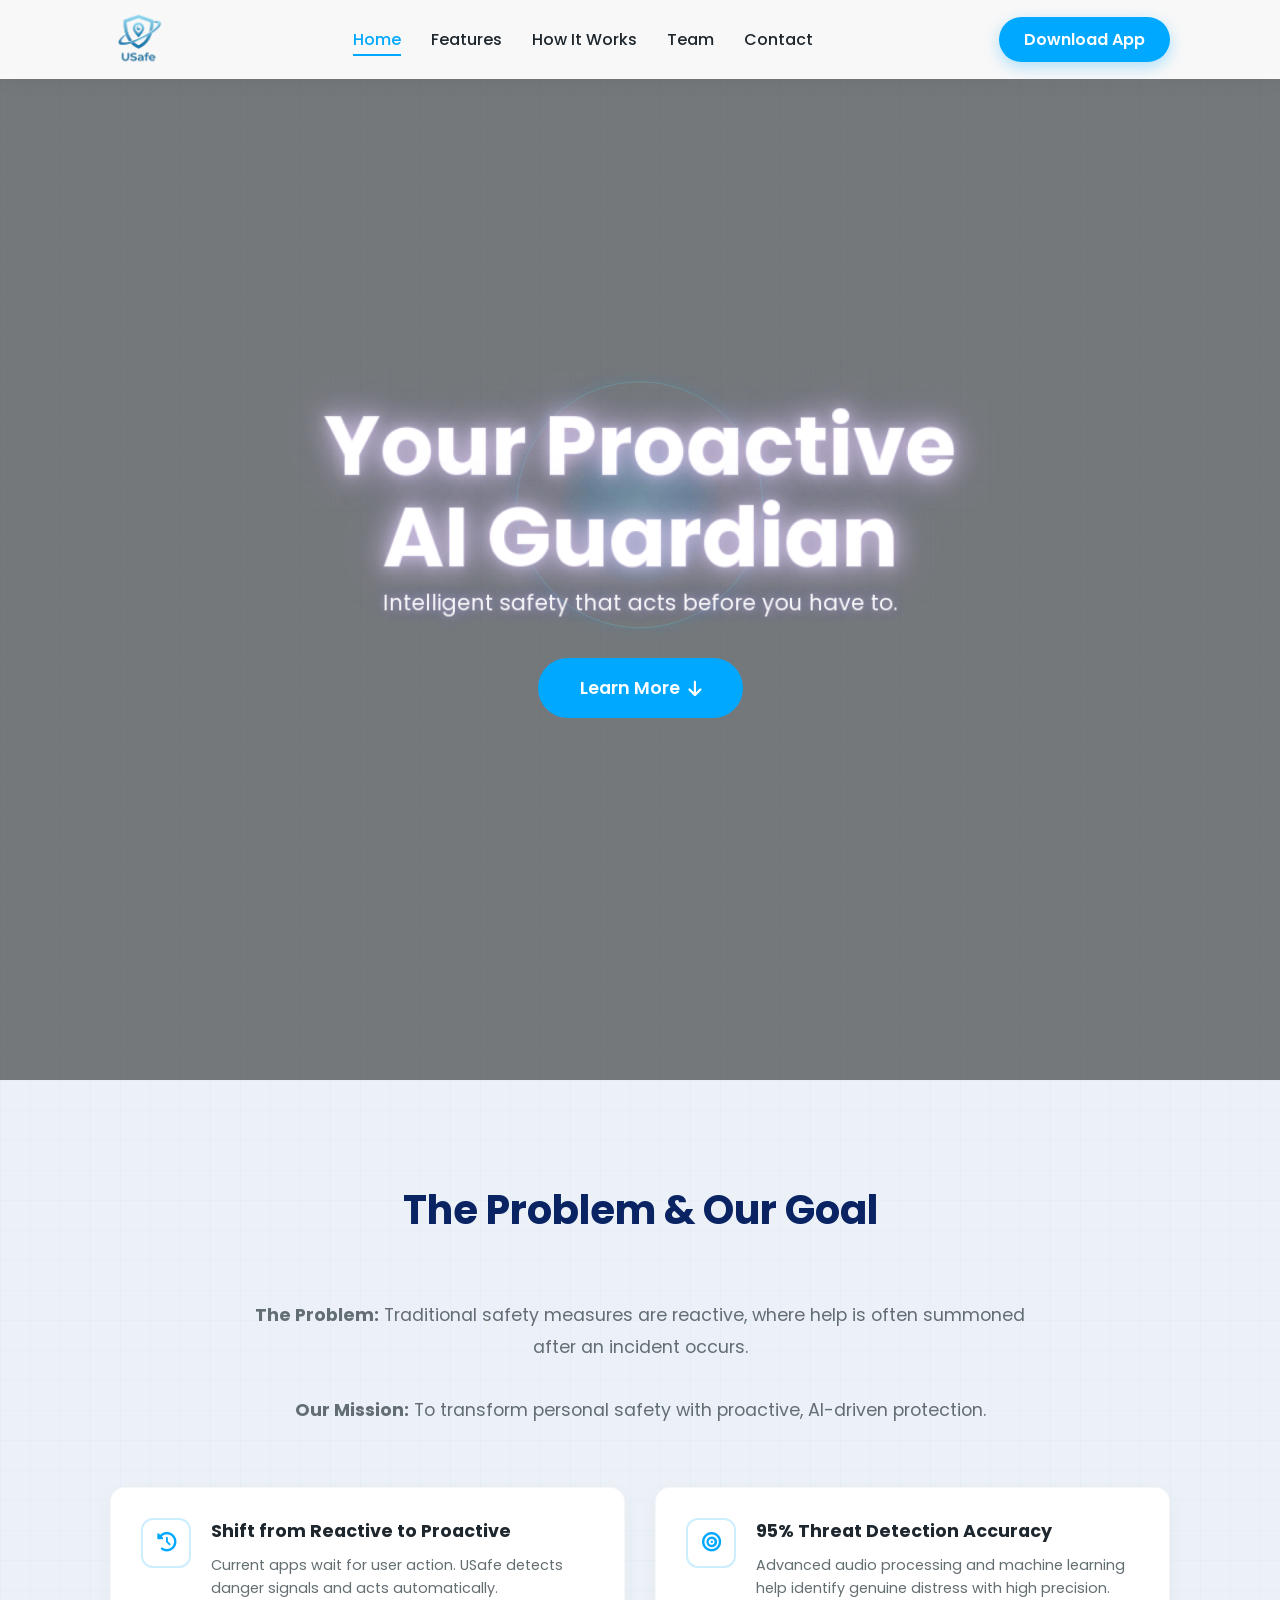
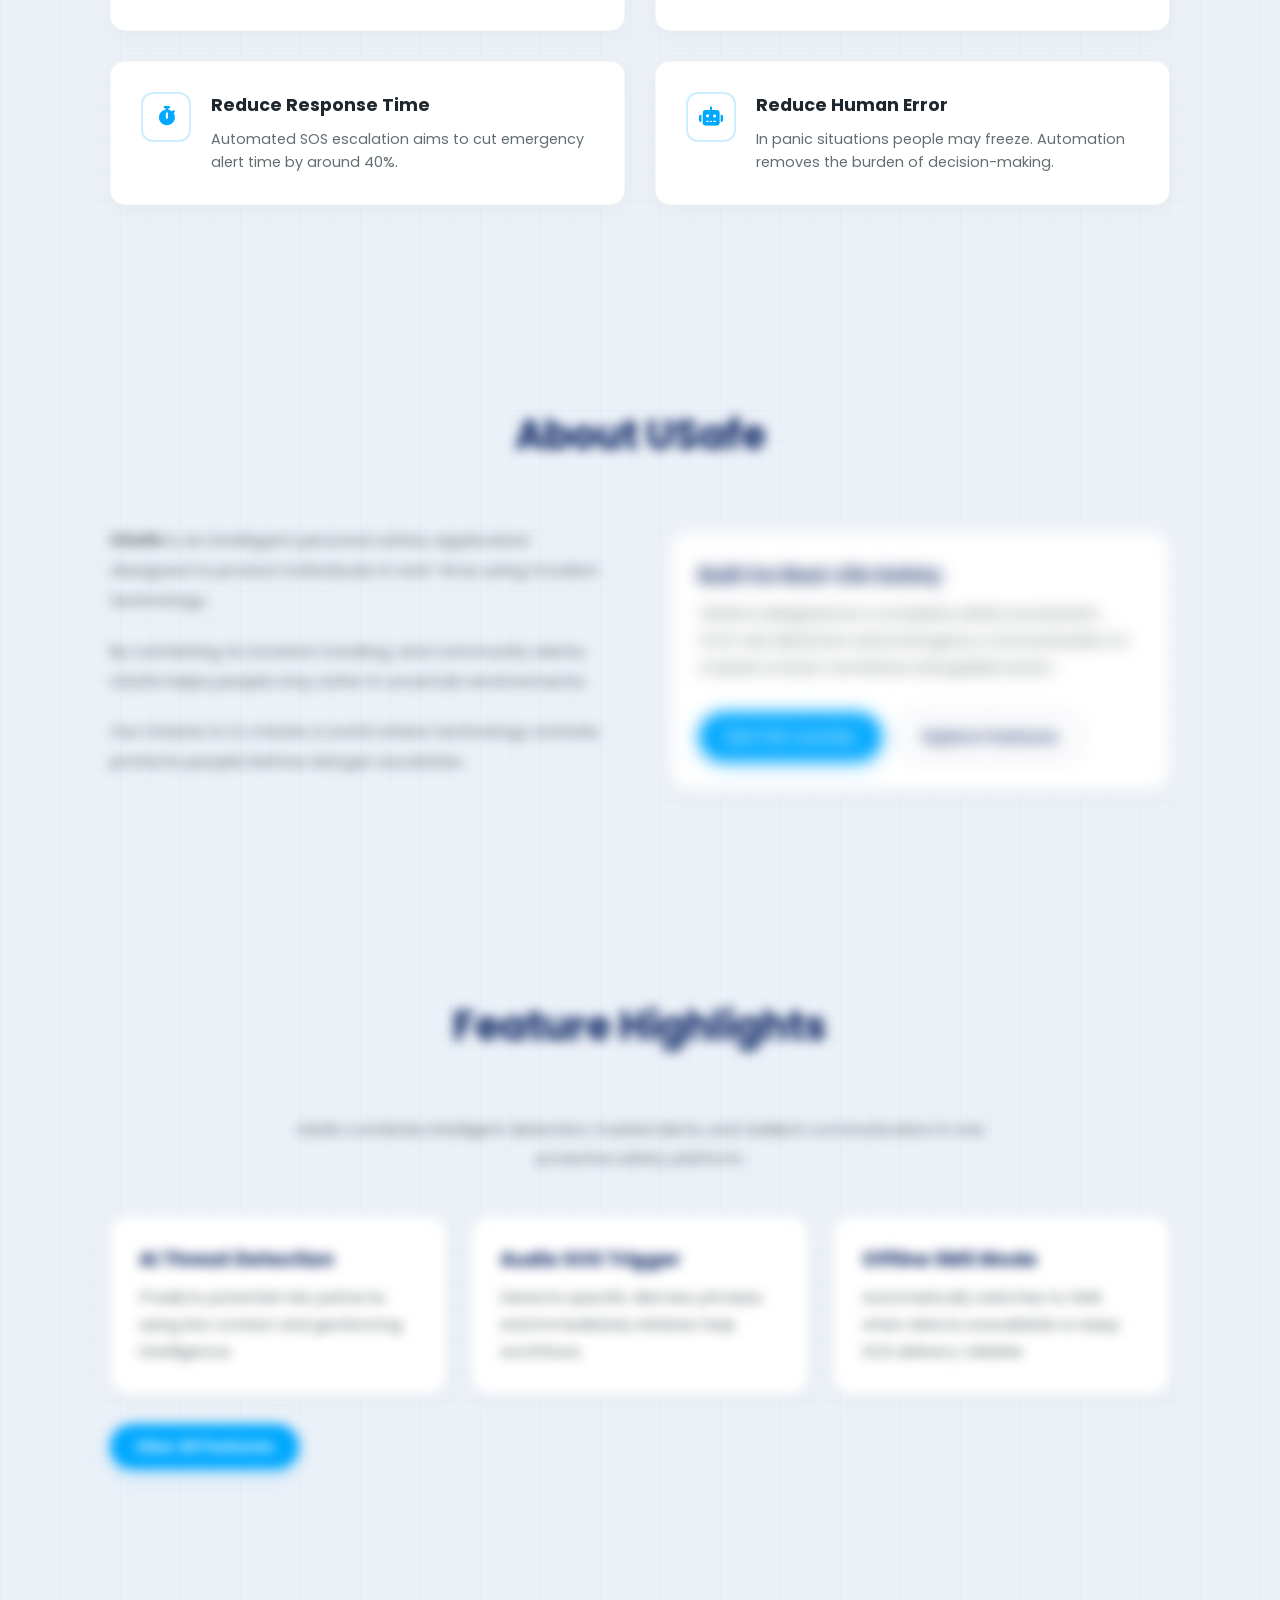
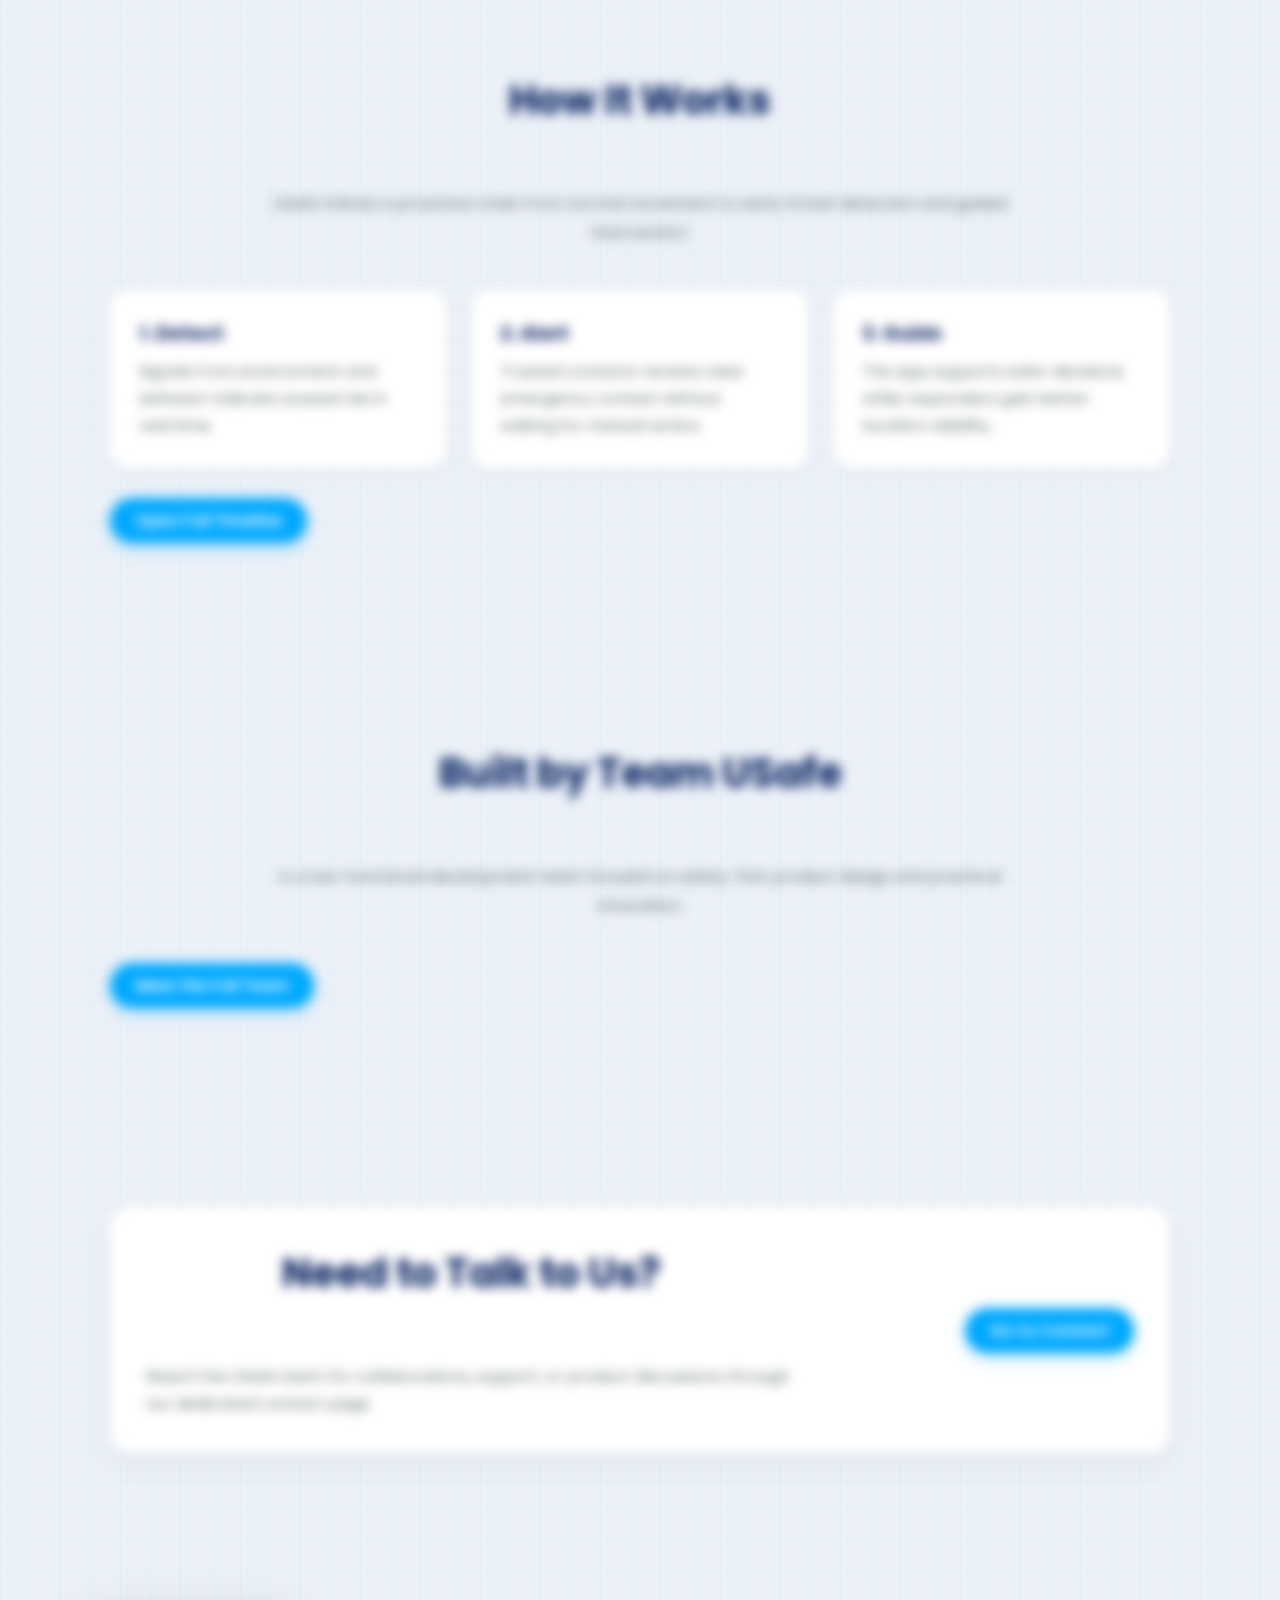
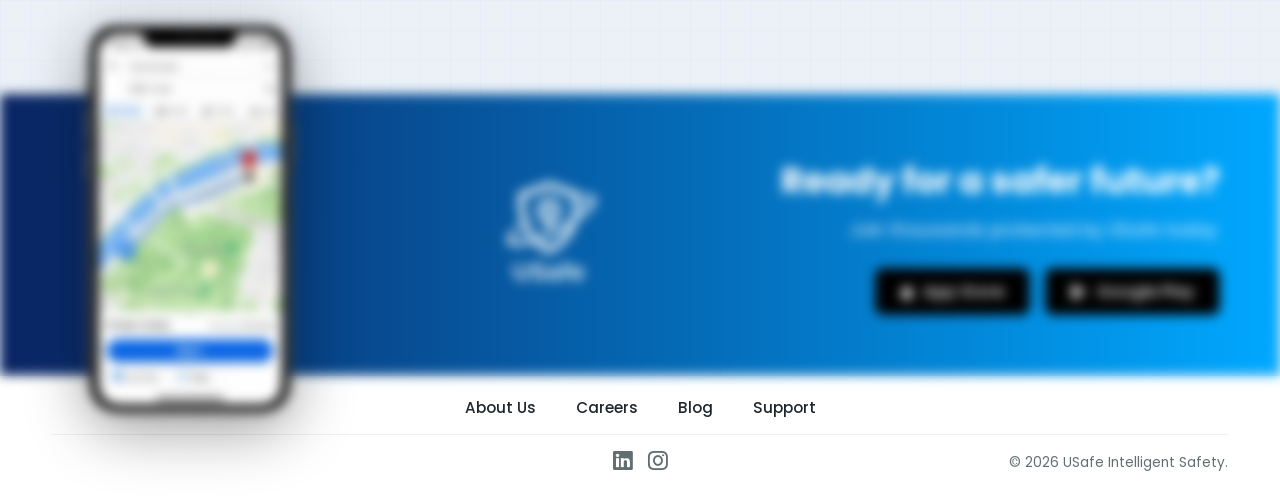
==== commit cd2d9235: "update styling and html structure for mobile- How it works page ✅" ====
--- a/index.html
+++ b/index.html
@@ -258,6 +258,6 @@
 
     <script src="js/shared/navigation.js"></script>
     <script src="js/shared/reveal.js"></script>
-    <script src="js/pages/home.js"></script>
+    <script type="module" src="js/pages/home.js"></script>
 </body>
 </html>
--- a/css/components.css
+++ b/css/components.css
@@ -1,429 +1,9 @@
-﻿.navbar {
-    background: rgba(255, 255, 255, 0.95);
-    backdrop-filter: blur(10px);
-    padding: 7px 0;
-    position: fixed;
-    width: 100%;
-    top: 0;
-    z-index: 1000;
-    box-shadow: 0 2px 20px rgba(0, 0, 0, 0.05);
-    transition: var(--transition);
-}
-
-.nav-container {
-    display: flex;
-    justify-content: space-between;
-    align-items: center;
-}
-
-.logo {
-    display: flex;
-    align-items: center;
-}
-
-.nav-logo {
-    height: 65px;
-    transition: var(--transition);
-}
-
-.nav-logo:hover {
-    transform: scale(1.05);
-}
-
-.nav-links {
-    display: flex;
-    gap: 30px;
-    list-style: none;
-}
-
-.nav-links a {
-    color: var(--text-dark);
-    font-weight: 500;
-    transition: var(--transition);
-    position: relative;
-}
-
-.nav-links a::after {
-    content: '';
-    position: absolute;
-    width: 0;
-    height: 2px;
-    bottom: -5px;
-    left: 0;
-    background-color: var(--primary);
-    transition: var(--transition);
-}
-
-.nav-links a:hover::after,
-.nav-links a[aria-current="page"]::after {
-    width: 100%;
-}
-
-.nav-links a:hover,
-.nav-links a[aria-current="page"] {
-    color: var(--primary);
-}
-
-.btn-primary,
-.btn-link-primary,
-.btn-black,
-.btn-store,
-.btn-outline,
-.btn-learn-more {
-    display: inline-flex;
-    align-items: center;
-    justify-content: center;
-    border-radius: 50px;
-    font-weight: 600;
-    transition: var(--transition);
-}
-
-.btn-primary,
-.btn-link-primary {
-    background: var(--primary);
-    color: var(--white);
-    padding: 10px 25px;
-    box-shadow: 0 5px 15px rgba(0, 168, 255, 0.3);
-}
-
-.btn-primary:hover,
-.btn-link-primary:hover {
-    background: var(--dark-blue);
-    transform: translateY(-3px);
-    box-shadow: 0 8px 20px rgba(10, 36, 99, 0.4);
-}
-
-.btn-outline {
-    color: var(--dark-blue);
-    border: 2px solid rgba(10, 36, 99, 0.2);
-    padding: 10px 22px;
-}
-
-.btn-outline:hover {
-    border-color: var(--primary);
-    color: var(--primary);
-}
-
-.menu-toggle {
-    display: none;
-    font-size: 1.8rem;
-    color: var(--dark-blue);
-    cursor: pointer;
-}
-
-.section-block {
-    padding: 100px 0;
-    background-color: transparent;
-}
-
-.split-actions {
-    margin-top: 30px;
-    display: flex;
-    gap: 16px;
-    flex-wrap: wrap;
-}
-
-.preview-grid {
-    display: grid;
-    grid-template-columns: repeat(auto-fit, minmax(260px, 1fr));
-    gap: 24px;
-}
-
-.preview-card {
-    background: var(--white);
-    border: 1px solid rgba(0, 0, 0, 0.05);
-    border-radius: 18px;
-    padding: 28px;
-    box-shadow: 0 5px 20px rgba(0, 0, 0, 0.03);
-}
-
-.preview-card h3 {
-    font-size: 1.2rem;
-    color: var(--dark-blue);
-    margin-bottom: 10px;
-}
-
-.preview-card p {
-    color: var(--text-light);
-    line-height: 1.7;
-}
-
-footer {
-    background: white;
-    padding: 20px 0;
-    border-top: 1px solid #eee;
-    text-align: center;
-}
-
-.site-footer {
-    background: transparent;
-    padding: 0;
-    border-top: none;
-}
-
-.site-footer .footer-main {
-    background: white;
-    padding: 20px 0;
-    border-top: 1px solid #eee;
-}
-
-.footer-container {
-    max-width: 95%;
-}
-
-.footer-links-row {
-    display: flex;
-    justify-content: center;
-    gap: 40px;
-    margin-bottom: 15px;
-}
-
-.footer-links-row a {
-    color: var(--text-dark);
-    font-weight: 500;
-    font-size: 0.95rem;
-}
-
-.footer-links-row a:hover {
-    color: var(--primary);
-}
-
-.footer-bottom-row {
-    display: flex;
-    justify-content: space-between;
-    align-items: center;
-    border-top: 1px solid #f0f0f0;
-    padding-top: 15px;
-}
-
-.footer-left,
-.footer-center,
-.footer-right {
-    flex: 1;
-}
-
-.footer-center {
-    display: flex;
-    justify-content: center;
-    gap: 15px;
-}
-
-.footer-right {
-    display: flex;
-    justify-content: flex-end;
-}
-
-.socials i {
-    font-size: 1.4rem;
-    color: var(--text-light);
-}
-
-.socials i:hover {
-    color: var(--primary);
-}
-
-.footer-right p {
-    color: var(--text-light);
-    font-size: 0.85rem;
-    white-space: nowrap;
-}
-
-.cta-section {
-    background: linear-gradient(90deg, #0A2463 0%, #00A8FF 100%);
-    padding: 60px 20px;
-    color: white;
-    display: flex;
-    justify-content: center;
-    align-items: center;
-    margin-top: 140px;
-    position: relative;
-    overflow: visible;
-}
-
-.cta-container {
-    display: flex;
-    align-items: center;
-    justify-content: space-between;
-    max-width: 1200px;
-    width: 100%;
-    position: relative;
-}
-
-.cta-col-left,
-.cta-col-center {
-    flex: 1;
-    display: flex;
-}
-
-.cta-col-left {
-    justify-content: flex-start;
-}
-
-.cta-phone {
-    width: 260px;
-    height: auto;
-    position: absolute;
-    left: 20px;
-    top: 0;
-    transform: translateY(-33%);
-    z-index: 10;
-    filter: drop-shadow(0 15px 30px rgba(0, 0, 0, 0.4));
-}
-
-.cta-col-center {
-    justify-content: center;
-    align-items: center;
-}
-
-.cta-center-logo {
-    width: 120px;
-    height: auto;
-    filter: brightness(0) invert(1);
-    opacity: 0.9;
-}
-
-.cta-col-right {
-    flex: 1.5;
-    text-align: right;
-    padding-left: 20px;
-}
-
-.cta-col-right h2 {
-    font-size: 2.2rem;
-    margin-bottom: 10px;
-    font-weight: 700;
-}
-
-.cta-col-right p {
-    font-size: 1.1rem;
-    opacity: 0.9;
-    margin-bottom: 25px;
-}
-
-.store-buttons {
-    display: flex;
-    gap: 15px;
-    justify-content: flex-end;
-}
-
-.btn-store {
-    background: black;
-    color: white;
-    padding: 10px 25px;
-    border-radius: 8px;
-    border: 1px solid rgba(255, 255, 255, 0.1);
-    gap: 10px;
-    cursor: pointer;
-    font-size: 1rem;
-    font-weight: 500;
-}
-
-.btn-store:hover {
-    background: #333;
-    transform: translateY(-3px);
-    box-shadow: 0 10px 20px rgba(0, 0, 0, 0.2);
-}
-
-.btn-black {
-    background: black;
-    color: white;
-    width: 100%;
-    padding: 15px;
-    border: none;
-    border-radius: 8px;
-    cursor: pointer;
-}
-
-.btn-black:hover {
-    background: #333;
-    transform: translateY(-3px);
-}
-
-@media (max-width: 1024px) {
-    .nav-links {
-        gap: 20px;
-    }
-}
-
-@media (max-width: 768px) {
-    .menu-toggle {
-        display: block;
-    }
-
-    .nav-links {
-        display: none;
-        flex-direction: column;
-        position: absolute;
-        top: 70px;
-        left: 0;
-        width: 100%;
-        background: white;
-        padding: 20px;
-        box-shadow: 0 10px 15px rgba(0, 0, 0, 0.1);
-        text-align: center;
-        gap: 20px;
-        z-index: 999;
-    }
-
-    .nav-links.active {
-        display: flex;
-    }
-
-    .btn-primary {
-        display: none;
-    }
-
-    .nav-container {
-        justify-content: center;
-    }
-
-    .section-block {
-        padding: 60px 0;
-    }
-
-    .cta-section {
-        padding: 40px 20px;
-        margin-top: 80px;
-        overflow: hidden;
-    }
-
-    .cta-container {
-        flex-direction: column;
-        text-align: center;
-        gap: 30px;
-    }
-
-    .cta-phone {
-        position: relative;
-        left: auto;
-        top: auto;
-        width: 180px;
-        transform: translateY(0);
-        margin: 0 auto -20px auto;
-    }
-
-    .cta-col-right {
-        text-align: center;
-        padding-left: 0;
-    }
-
-    .store-buttons {
-        justify-content: center;
-        flex-direction: column;
-    }
-
-    .btn-store {
-        width: 100%;
-        justify-content: center;
-    }
-
-    .footer-links-row {
-        flex-direction: column;
-        gap: 15px;
-    }
-
-    .footer-bottom-row {
-        flex-direction: column;
-        gap: 20px;
-    }
-}
+﻿/*
+  Components entrypoint.
+  Keep page HTML stable by importing feature-scoped component styles here.
+*/
+@import url('./components/buttons.css');
+@import url('./components/navigation.css');
+@import url('./components/primitives.css');
+@import url('./components/cta.css');
+@import url('./components/footer.css');
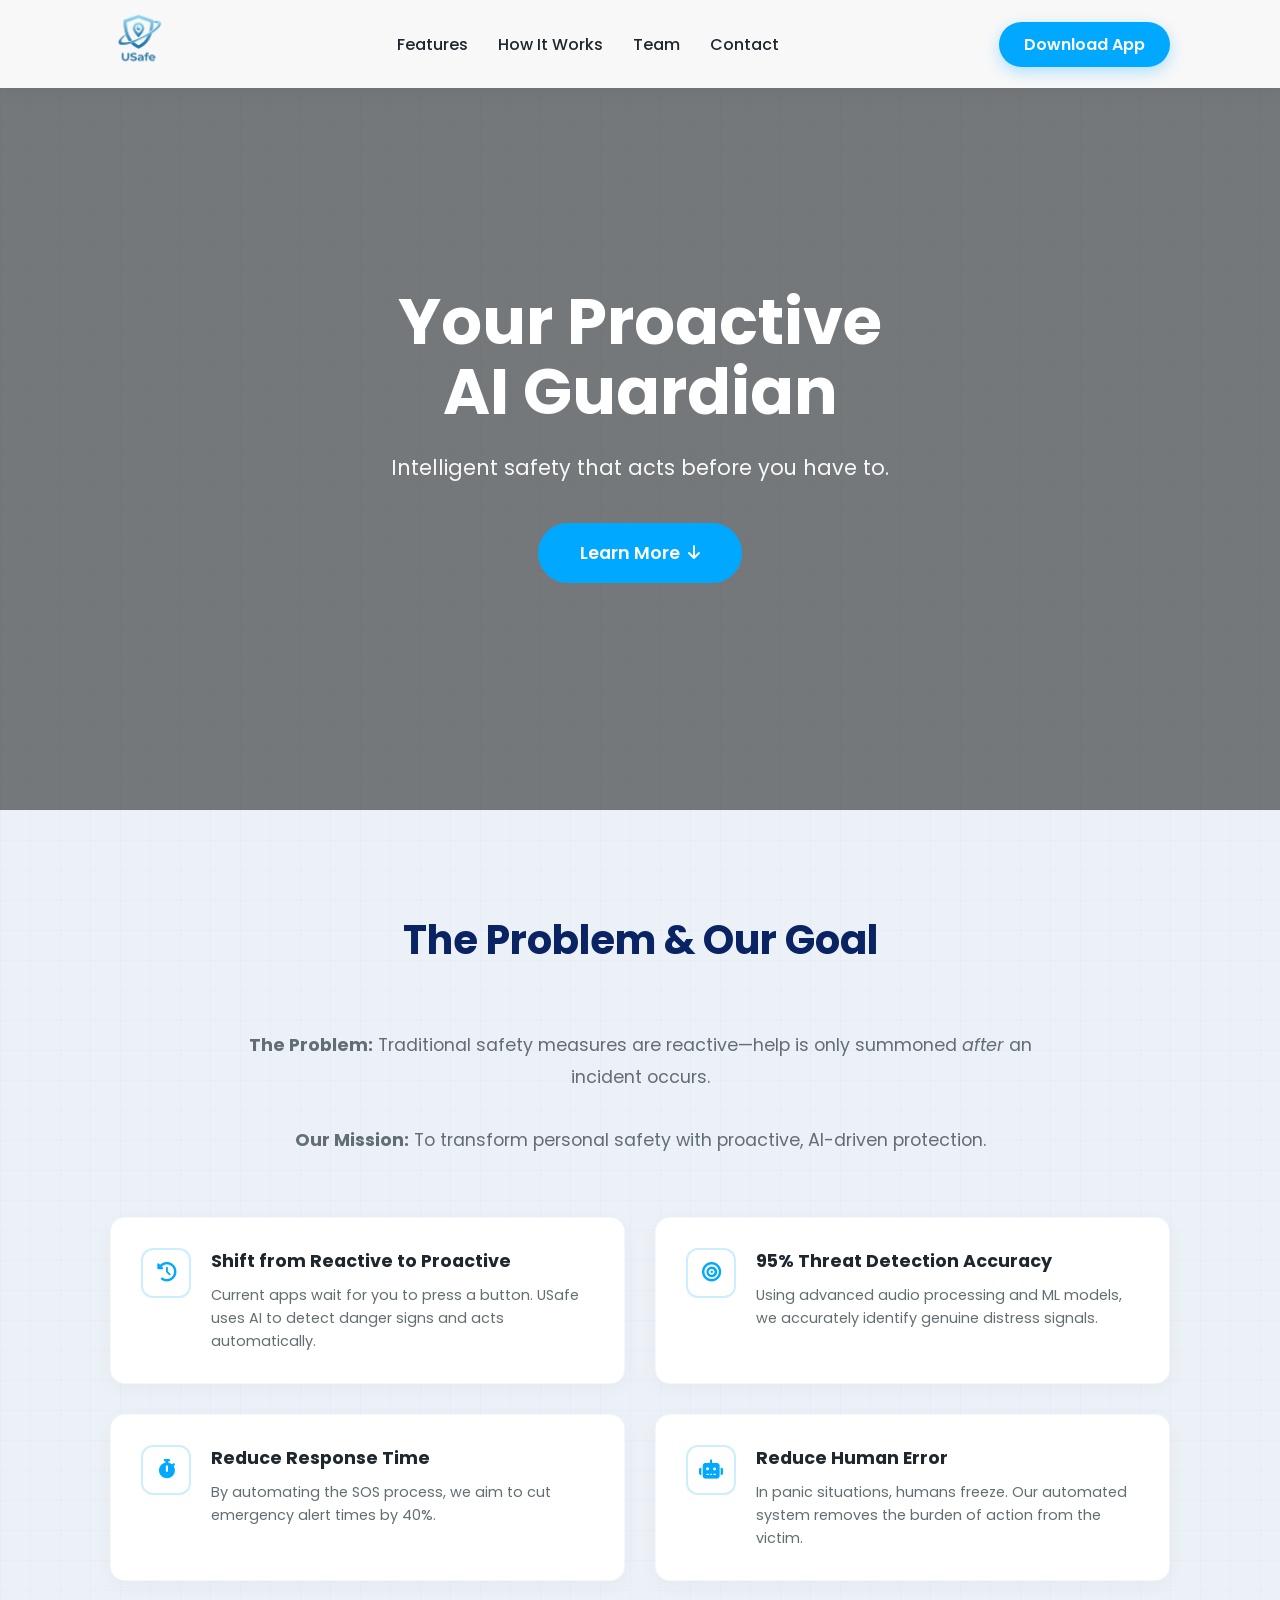
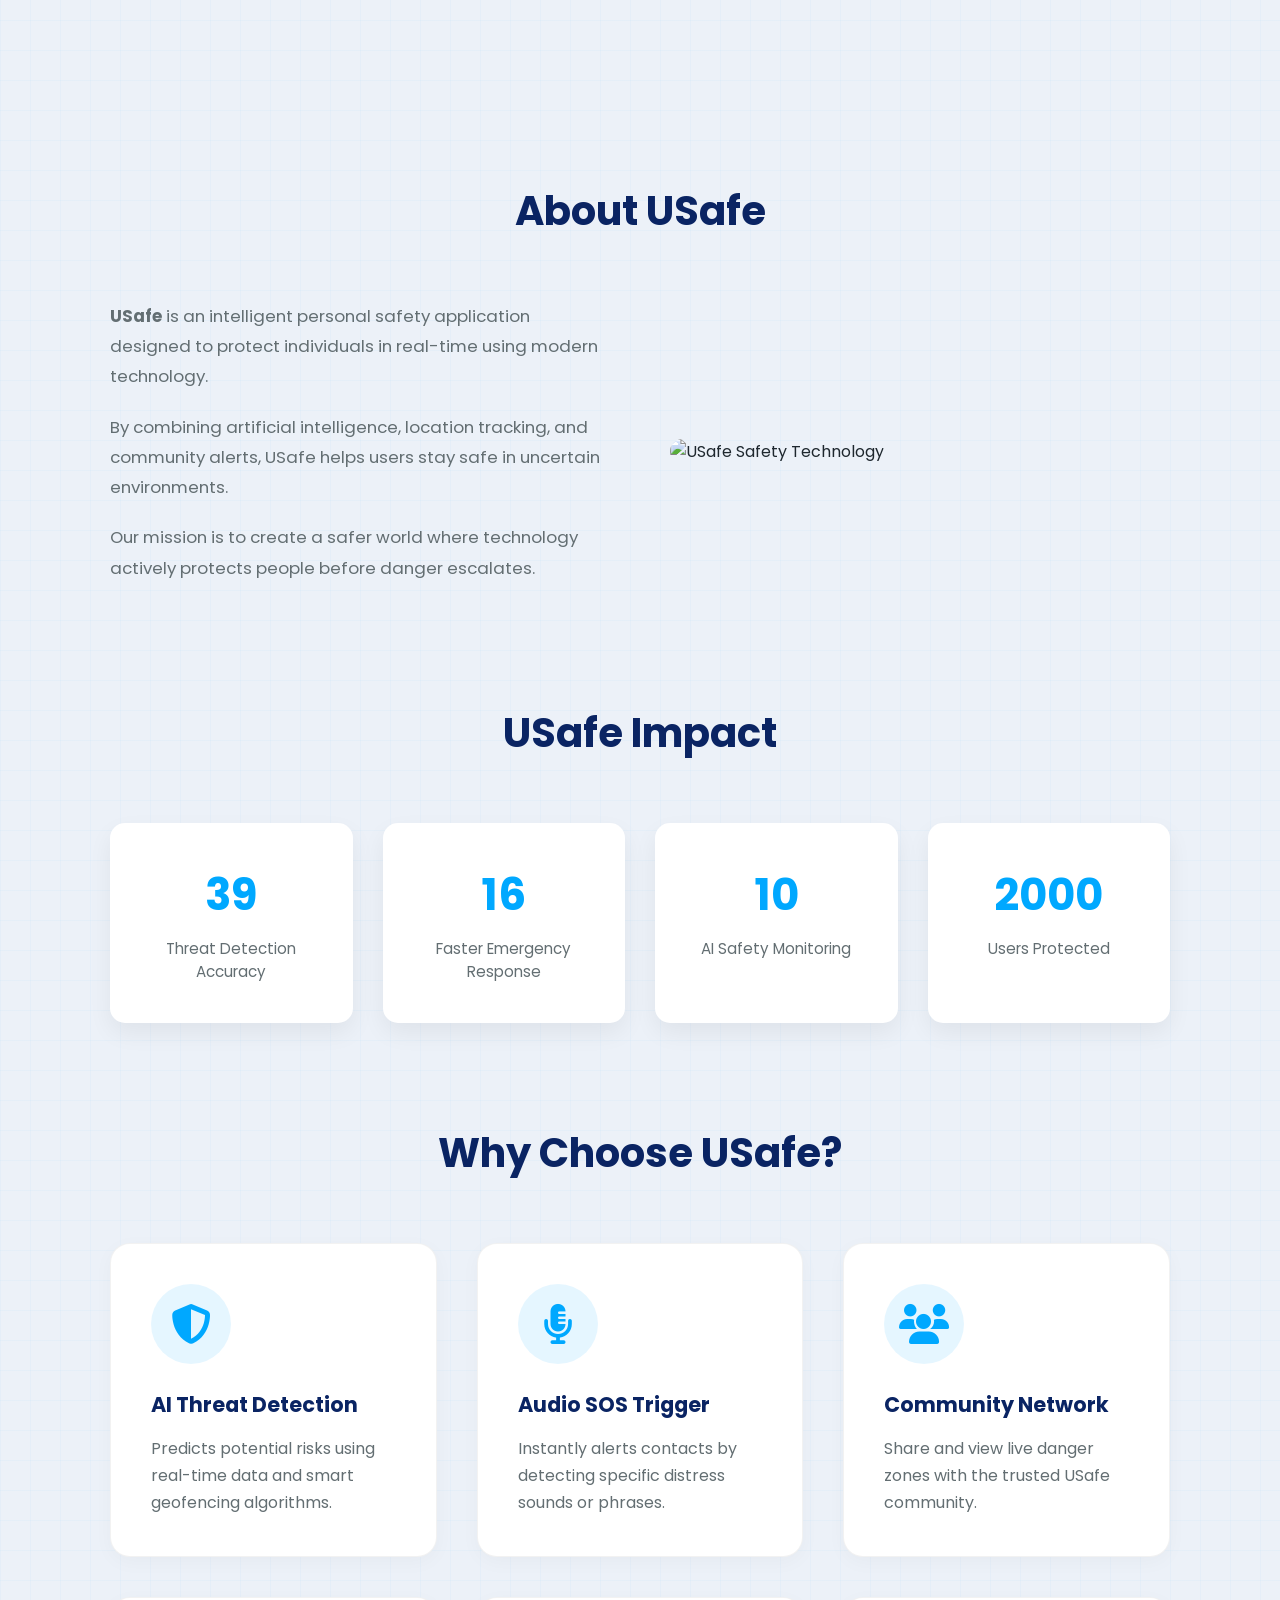
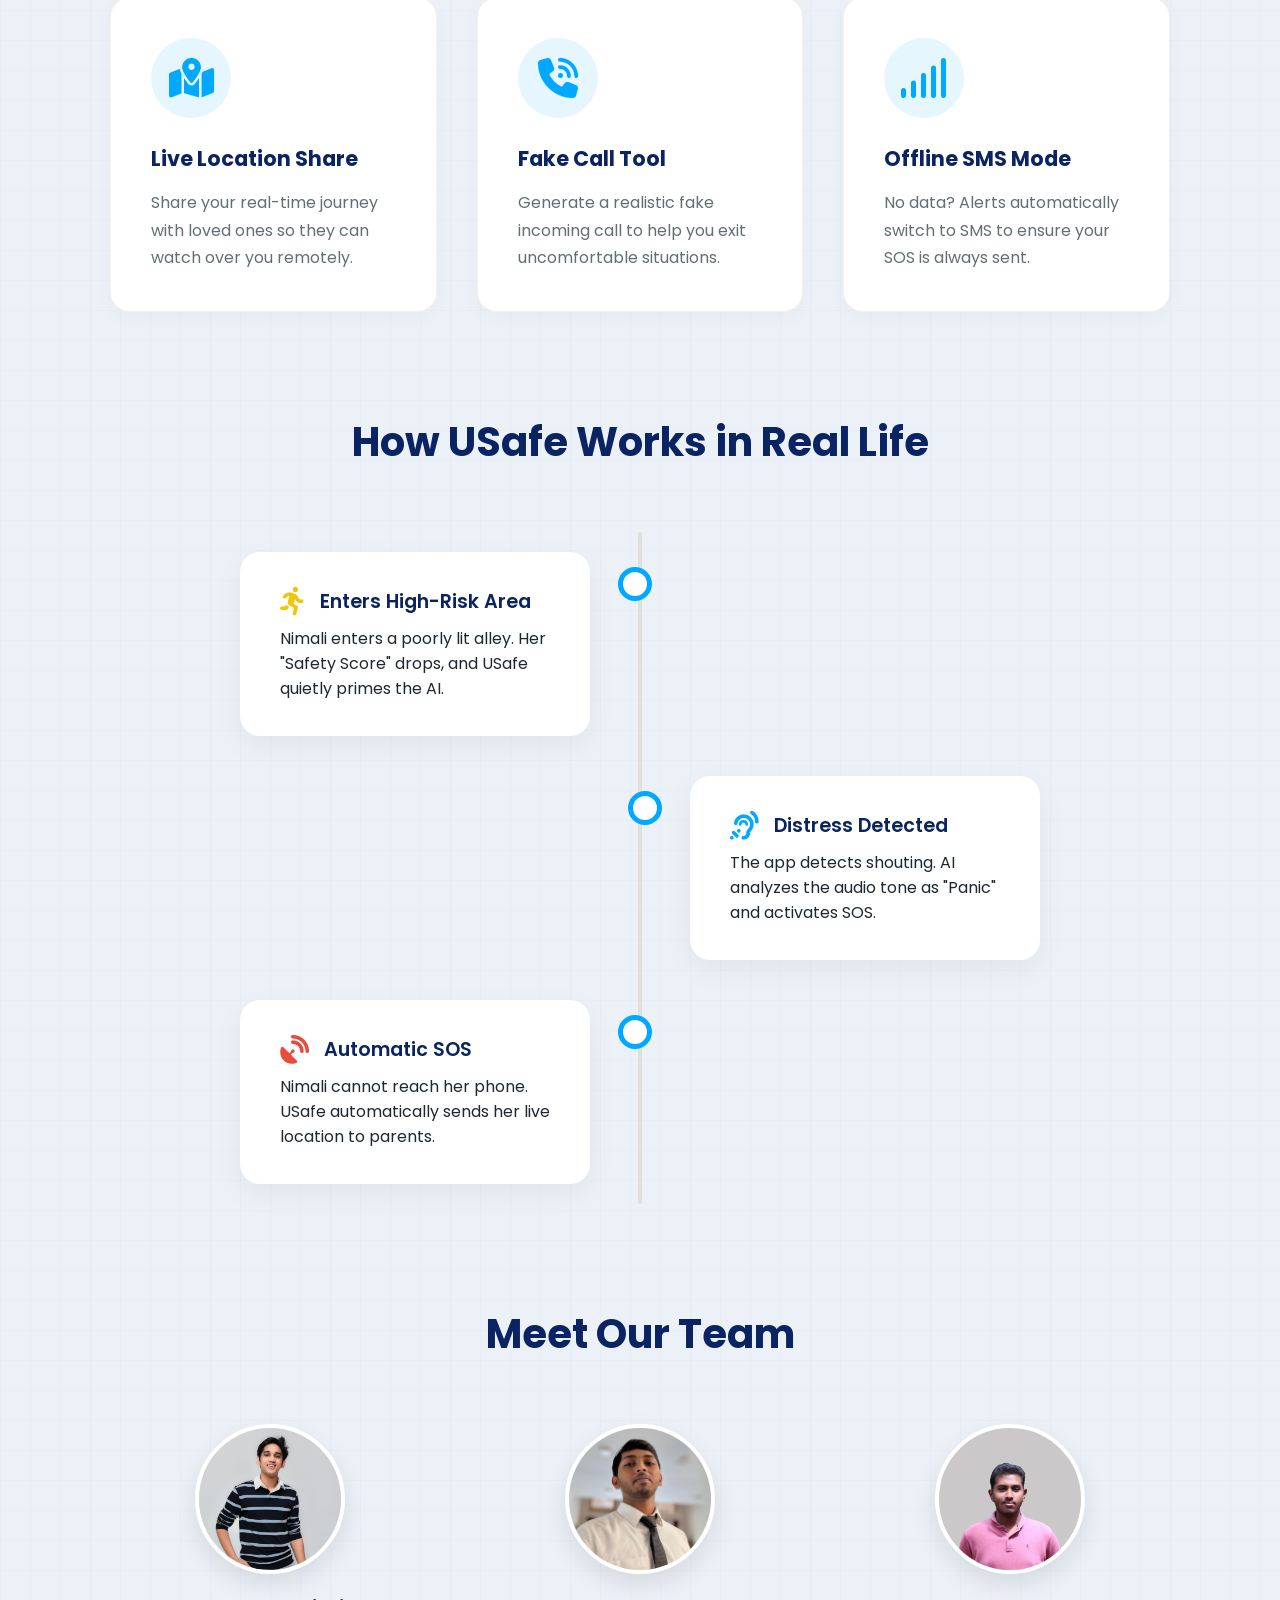
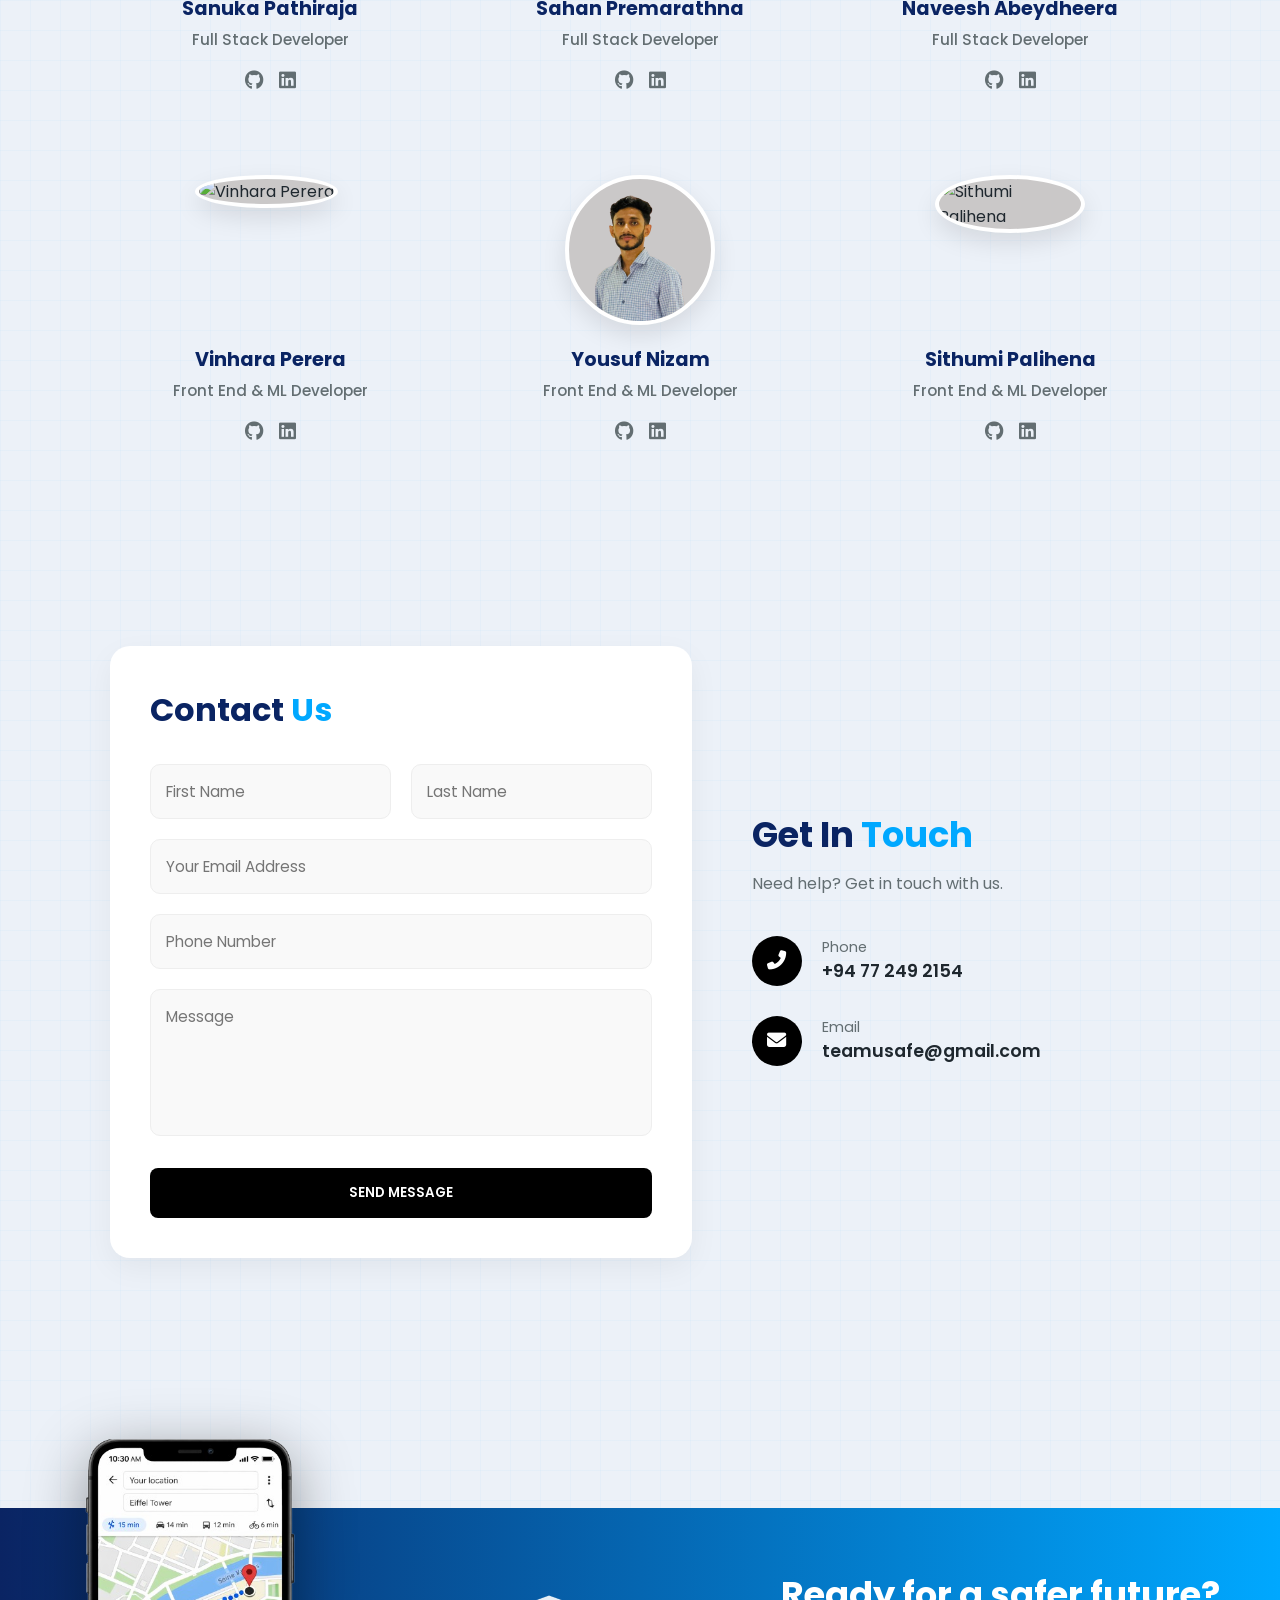
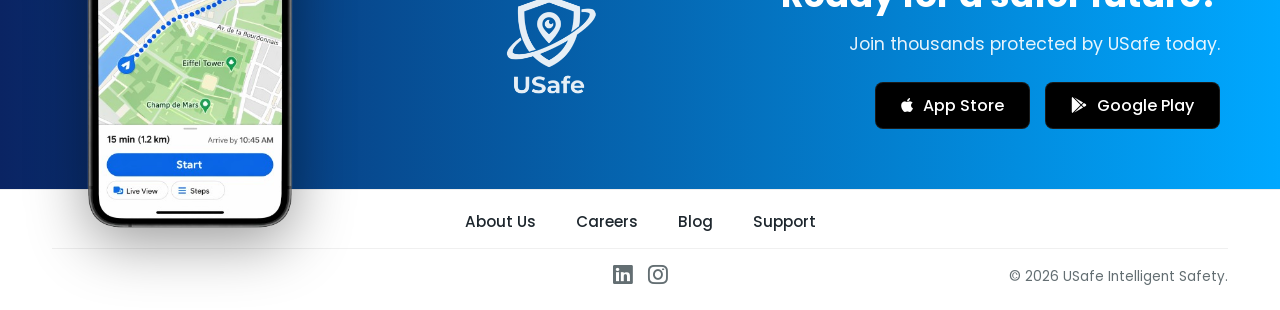
==== commit 715aec35: "Added a Statistics section 🖋" ====
--- a/index.html
+++ b/index.html
@@ -1,43 +1,40 @@
-﻿<!DOCTYPE html>
+<!DOCTYPE html>
 <html lang="en">
 <head>
     <meta charset="UTF-8">
     <meta name="viewport" content="width=device-width, initial-scale=1.0">
     <title>USafe | Intelligent Personal Safety</title>
-
+    
     <link rel="icon" sizes="192x192" href="images/final USafe logo.jpg">
     <link rel="icon" type="image/png" sizes="32x32" href="images/final USafe logo.jpg">
     <link rel="icon" type="image/png" sizes="16x16" href="images/final USafe logo.jpg">
 
     <link href="https://fonts.googleapis.com/css2?family=Poppins:wght@300;400;500;600;700&display=swap" rel="stylesheet">
     <link rel="stylesheet" href="https://cdnjs.cloudflare.com/ajax/libs/font-awesome/6.4.0/css/all.min.css">
-
-    <link rel="stylesheet" href="css/base.css">
-    <link rel="stylesheet" href="css/components.css">
-    <link rel="stylesheet" href="css/animations.css">
-    <link rel="stylesheet" href="css/pages/home.css">
+    <link rel="stylesheet" href="style.css">
 </head>
-<body data-page="home">
+<body>
+
     <nav class="navbar">
-        <div class="nav-container">
-            <a class="logo" href="index.html" aria-label="USafe Home">
-                <img src="images/final USafe logo.jpg" alt="USafe Logo" class="nav-logo">
-            </a>
-
-            <div class="menu-toggle" id="mobile-menu" aria-label="Toggle navigation" aria-controls="nav-list">
-                <i class="fas fa-bars"></i>
-            </div>
-
-            <ul class="nav-links" id="nav-list">
-                <li><a href="index.html" data-page="home">Home</a></li>
-                <li><a href="features.html" data-page="features">Features</a></li>
-                <li><a href="how-it-works.html" data-page="how-it-works">How It Works</a></li>
-                <li><a href="team.html" data-page="team">Team</a></li>
-                <li><a href="contact.html" data-page="contact">Contact</a></li>
-            </ul>
-            <a href="#cta" class="btn-primary">Download App</a>
-        </div>
-    </nav>
+    <div class="nav-container">
+        <div class="logo">
+            <img src="images/final USafe logo.jpg" alt="USafe Logo" class="nav-logo">
+            <span class="logo-text" style="font-weight: 800; color: #00A8FF; font-size: 1.5rem; margin-left: 10px;"></span>
+        </div>
+
+        <div class="menu-toggle" id="mobile-menu">
+            <i class="fas fa-bars"></i>
+        </div>
+
+        <ul class="nav-links" id="nav-list">
+            <li><a href="#features">Features</a></li>
+            <li><a href="#how-it-works">How It Works</a></li>
+            <li><a href="#team">Team</a></li>
+            <li><a href="#contact">Contact</a></li>
+        </ul>
+        <a href="#waitlist" class="btn-primary">Download App</a>
+    </div>
+</nav>
 
     <header class="hero-section">
         <video autoplay muted loop playsinline class="hero-video">
@@ -47,217 +44,419 @@
 
         <div class="hero-overlay"></div>
 
-        <div class="hero-content">
-            <div class="hero-copy">
-                <div class="hero-title-radar">
-                    <span class="radar-field" aria-hidden="true">
-                        <span class="radar-center-glow"></span>
-                        <span class="radar-ring ring-1"></span>
-                        <span class="radar-ring ring-2"></span>
-                        <span class="radar-ring ring-3"></span>
-                        <span class="radar-ring radar-ring-extra ring-4"></span>
-                        <span class="radar-ring radar-ring-extra ring-5"></span>
-                        <span class="radar-ring radar-ring-extra ring-6"></span>
-                    </span>
-                    <h1>Your Proactive <br> AI Guardian</h1>
-                </div>
-                <p>Intelligent safety that acts before you have to.</p>
-            </div>
-
-            <a href="#home-overview" class="btn-learn-more">
-                Learn More <i class="fas fa-arrow-down" aria-hidden="true"></i>
+        <div class="hero-content fade-in-up">
+            <h1>Your Proactive <br> AI Guardian</h1>
+            <p>Intelligent safety that acts before you have to.</p>
+            
+            <a href="#features" class="btn-learn-more">
+                Learn More <i class="fas fa-arrow-down" style="margin-left: 8px; font-size: 0.9em;"></i>
             </a>
         </div>
     </header>
 
-    <main id="home-overview">
-        <section class="problem-goal-section goals-section section-block">
-            <div class="section-container">
-                <div class="goal-header">
-                    <h2 class="section-title">The Problem &amp; Our Goal</h2>
-                    <p class="goal-description">
-                        <strong>The Problem:</strong> Traditional safety measures are reactive, where help is often summoned after an incident occurs.
-                        <br><br>
-                        <strong>Our Mission:</strong> To transform personal safety with proactive, AI-driven protection.
-                    </p>
-                </div>
-
-                <div class="goals-grid">
-                    <article class="goal-card from-left">
-                        <div class="goal-icon-box"><i class="fas fa-history"></i></div>
-                        <div class="goal-content">
-                            <h3>Shift from Reactive to Proactive</h3>
-                            <p>Current apps wait for user action. USafe detects danger signals and acts automatically.</p>
+    <section class="problem-goal-section reveal">
+        <div class="section-container">
+            <div class="goal-header">
+                <h2 class="section-title">The Problem & Our Goal</h2>
+                <p class="goal-description">
+                    <strong>The Problem:</strong> Traditional safety measures are reactive—help is only summoned <em>after</em> an incident occurs.
+                    <br><br>
+                    <strong>Our Mission:</strong> To transform personal safety with proactive, AI-driven protection.
+                </p>
+            </div>
+
+            <div class="goals-grid">
+                <div class="goal-card">
+                    <div class="goal-icon-box"><i class="fas fa-history"></i></div>
+                    <div class="goal-content">
+                        <h3>Shift from Reactive to Proactive</h3>
+                        <p>Current apps wait for you to press a button. USafe uses AI to detect danger signs and acts automatically.</p>
+                    </div>
+                </div>
+                <div class="goal-card">
+                    <div class="goal-icon-box"><i class="fas fa-bullseye"></i></div>
+                    <div class="goal-content">
+                        <h3>95% Threat Detection Accuracy</h3>
+                        <p>Using advanced audio processing and ML models, we accurately identify genuine distress signals.</p>
+                    </div>
+                </div>
+                <div class="goal-card">
+                    <div class="goal-icon-box"><i class="fas fa-stopwatch"></i></div>
+                    <div class="goal-content">
+                        <h3>Reduce Response Time</h3>
+                        <p>By automating the SOS process, we aim to cut emergency alert times by 40%.</p>
+                    </div>
+                </div>
+                <div class="goal-card">
+                    <div class="goal-icon-box"><i class="fas fa-robot"></i></div>
+                    <div class="goal-content">
+                        <h3>Reduce Human Error</h3>
+                        <p>In panic situations, humans freeze. Our automated system removes the burden of action from the victim.</p>
+                    </div>
+                </div>
+            </div>
+        </div>
+    </section>
+<!--About USafe Section-->
+    <section id="about" class="about-section reveal">
+    <div class="section-container">
+        <h2 class="section-title">About USafe</h2>
+
+        <div class="about-grid">
+
+            <div class="about-text">
+                <p>
+                    <strong>USafe</strong> is an intelligent personal safety application designed to
+                    protect individuals in real-time using modern technology.
+                </p>
+
+                <p>
+                    By combining artificial intelligence, location tracking, and
+                    community alerts, USafe helps users stay safe in uncertain
+                    environments.
+                </p>
+
+                <p>
+                    Our mission is to create a safer world where technology
+                    actively protects people before danger escalates.
+                </p>
+            </div>
+
+            <div class="about-image">
+                <img src="#" alt="USafe Safety Technology">
+            </div>
+
+        </div>
+    </div>
+</section>
+
+ <!-- SAFETY STATISTICS SECTION -->
+<section class="stats-section reveal">
+    <div class="section-container">
+        <h2 class="section-title">USafe Impact</h2>
+
+        <div class="stats-grid">
+
+            <div class="stat-card">
+                <h3 class="stat-number" data-target="95">0</h3>
+                <p>Threat Detection Accuracy</p>
+            </div>
+
+            <div class="stat-card">
+                <h3 class="stat-number" data-target="40">0</h3>
+                <p>Faster Emergency Response</p>
+            </div>
+
+            <div class="stat-card">
+                <h3 class="stat-number" data-target="24">0</h3>
+                <p>AI Safety Monitoring</p>
+            </div>
+
+            <div class="stat-card">
+                <h3 class="stat-number" data-target="5000">0</h3>
+                <p>Users Protected</p>
+            </div>
+
+        </div>
+    </div>
+</section>
+
+    <section id="features" class="features-section reveal">
+        <div class="section-container">
+            <h2 class="section-title">Why Choose USafe?</h2>
+            <div class="features-grid">
+                <div class="feature-card">
+                    <div class="icon-box"><i class="fas fa-shield-alt"></i></div>
+                    <h3>AI Threat Detection</h3>
+                    <p>Predicts potential risks using real-time data and smart geofencing algorithms.</p>
+                </div>
+                <div class="feature-card">
+                    <div class="icon-box"><i class="fas fa-microphone-lines"></i></div>
+                    <h3>Audio SOS Trigger</h3>
+                    <p>Instantly alerts contacts by detecting specific distress sounds or phrases.</p>
+                </div>
+                <div class="feature-card">
+                    <div class="icon-box"><i class="fas fa-users"></i></div>
+                    <h3>Community Network</h3>
+                    <p>Share and view live danger zones with the trusted USafe community.</p>
+                </div>
+                <div class="feature-card">
+                    <div class="icon-box"><i class="fas fa-map-location-dot"></i></div>
+                    <h3>Live Location Share</h3>
+                    <p>Share your real-time journey with loved ones so they can watch over you remotely.</p>
+                </div>
+                <div class="feature-card">
+                    <div class="icon-box"><i class="fas fa-phone-volume"></i></div>
+                    <h3>Fake Call Tool</h3>
+                    <p>Generate a realistic fake incoming call to help you exit uncomfortable situations.</p>
+                </div>
+                <div class="feature-card">
+                    <div class="icon-box"><i class="fas fa-signal"></i></div>
+                    <h3>Offline SMS Mode</h3>
+                    <p>No data? Alerts automatically switch to SMS to ensure your SOS is always sent.</p>
+                </div>
+            </div>
+        </div>
+    </section>
+
+    <section id="how-it-works" class="timeline-section reveal">
+        <div class="section-container">
+            <h2 class="section-title">How USafe Works in Real Life</h2>
+            <div class="timeline">
+                <div class="timeline-item left">
+                    <div class="timeline-content card-shadow">
+                        <div class="content-header">
+                            <i class="fas fa-running" style="color: #f1c40f;"></i>
+                            <h3>Enters High-Risk Area</h3>
                         </div>
-                    </article>
-                    <article class="goal-card from-right">
-                        <div class="goal-icon-box"><i class="fas fa-bullseye"></i></div>
-                        <div class="goal-content">
-                            <h3>95% Threat Detection Accuracy</h3>
-                            <p>Advanced audio processing and machine learning help identify genuine distress with high precision.</p>
+                        <p>Nimali enters a poorly lit alley. Her "Safety Score" drops, and USafe quietly primes the AI.</p>
+                    </div>
+                </div>
+                <div class="timeline-item right">
+                    <div class="timeline-content card-shadow">
+                        <div class="content-header">
+                            <i class="fas fa-assistive-listening-systems" style="color: #00A8FF;"></i>
+                            <h3>Distress Detected</h3>
                         </div>
-                    </article>
-                    <article class="goal-card from-left">
-                        <div class="goal-icon-box"><i class="fas fa-stopwatch"></i></div>
-                        <div class="goal-content">
-                            <h3>Reduce Response Time</h3>
-                            <p>Automated SOS escalation aims to cut emergency alert time by around 40%.</p>
+                        <p>The app detects shouting. AI analyzes the audio tone as "Panic" and activates SOS.</p>
+                    </div>
+                </div>
+                <div class="timeline-item left">
+                    <div class="timeline-content card-shadow">
+                        <div class="content-header">
+                            <i class="fas fa-satellite-dish" style="color: #e74c3c;"></i>
+                            <h3>Automatic SOS</h3>
                         </div>
-                    </article>
-                    <article class="goal-card from-right">
-                        <div class="goal-icon-box"><i class="fas fa-robot"></i></div>
-                        <div class="goal-content">
-                            <h3>Reduce Human Error</h3>
-                            <p>In panic situations people may freeze. Automation removes the burden of decision-making.</p>
-                        </div>
-                    </article>
-                </div>
-            </div>
-        </section>
-
-        <section class="about-section reveal">
-            <div class="section-container">
-                <h2 class="section-title">About USafe</h2>
-                <div class="about-grid">
-                    <div class="about-text">
-                        <p><strong>USafe</strong> is an intelligent personal safety application designed to protect individuals in real-time using modern technology.</p>
-                        <p>By combining AI, location tracking, and community alerts, USafe helps people stay safer in uncertain environments.</p>
-                        <p>Our mission is to create a world where technology actively protects people before danger escalates.</p>
-                    </div>
-                    <div class="preview-card reveal">
-                        <h3>Built for Real-Life Safety</h3>
-                        <p>USafe is designed as a complete safety ecosystem, from risk detection and emergency communication to trusted contact workflows and guided action.</p>
-                        <div class="split-actions">
-                            <a class="btn-link-primary" href="how-it-works.html">See Full Journey</a>
-                            <a class="btn-outline" href="features.html">Explore Features</a>
-                        </div>
-                    </div>
-                </div>
-            </div>
-        </section>
-
-        <!-- Homepage keeps concise previews; full detail lives in dedicated pages. -->
-        <section class="home-features-preview reveal">
-            <div class="section-container">
-                <div class="home-section-head">
-                    <h2 class="section-title">Feature Highlights</h2>
-                    <p>USafe combines intelligent detection, trusted alerts, and resilient communication in one proactive safety platform.</p>
-                </div>
-                <div class="preview-grid">
-                    <article class="preview-card">
-                        <h3>AI Threat Detection</h3>
-                        <p>Predicts potential risk patterns using live context and geofencing intelligence.</p>
-                    </article>
-                    <article class="preview-card">
-                        <h3>Audio SOS Trigger</h3>
-                        <p>Detects specific distress phrases and immediately initiates help workflows.</p>
-                    </article>
-                    <article class="preview-card">
-                        <h3>Offline SMS Mode</h3>
-                        <p>Automatically switches to SMS when data is unavailable to keep SOS delivery reliable.</p>
-                    </article>
-                </div>
-                <div class="split-actions">
-                    <a class="btn-link-primary" href="features.html">View All Features</a>
-                </div>
-            </div>
-        </section>
-
-        <section class="home-timeline-preview reveal">
-            <div class="section-container">
-                <div class="home-section-head">
-                    <h2 class="section-title">How It Works</h2>
-                    <p>USafe follows a proactive chain from normal movement to early threat detection and guided intervention.</p>
-                </div>
-                <div class="preview-grid">
-                    <article class="preview-card">
-                        <h3>1. Detect</h3>
-                        <p>Signals from environment and behavior indicate unusual risk in real time.</p>
-                    </article>
-                    <article class="preview-card">
-                        <h3>2. Alert</h3>
-                        <p>Trusted contacts receive clear emergency context without waiting for manual action.</p>
-                    </article>
-                    <article class="preview-card">
-                        <h3>3. Guide</h3>
-                        <p>The app supports safer decisions while responders gain better location visibility.</p>
-                    </article>
-                </div>
-                <div class="split-actions">
-                    <a class="btn-link-primary" href="how-it-works.html">Open Full Timeline</a>
-                </div>
-            </div>
-        </section>
-
-        <section class="home-team-preview reveal">
-            <div class="section-container">
-                <div class="home-section-head">
-                    <h2 class="section-title">Built by Team USafe</h2>
-                    <p>A cross-functional development team focused on safety-first product design and practical innovation.</p>
-                </div>
-                <div class="split-actions">
-                    <a class="btn-link-primary" href="team.html">Meet the Full Team</a>
-                </div>
-            </div>
-        </section>
-
-        <section class="home-contact-preview reveal">
-            <div class="section-container">
-                <div class="contact-preview-shell">
-                    <div>
-                        <h2 class="section-title">Need to Talk to Us?</h2>
-                        <p>Reach the USafe team for collaborations, support, or product discussions through our dedicated contact page.</p>
-                    </div>
-                    <a class="btn-link-primary" href="contact.html">Go to Contact</a>
-                </div>
-            </div>
-        </section>
-    </main>
-
-    <footer id="cta" class="site-footer">
-        <section class="cta-section reveal">
-            <div class="cta-container">
-                <div class="cta-col-left">
-                    <img src="images/phonescreen.png" alt="USafe app screen" class="cta-phone">
-                </div>
-                <div class="cta-col-center">
-                    <img src="images/final USafe logo.jpg" alt="USafe" class="cta-center-logo">
-                </div>
-                <div class="cta-col-right">
-                    <h2>Ready for a safer future?</h2>
-                    <p>Join thousands protected by USafe today.</p>
-                    <div class="store-buttons">
-                        <button class="btn-store"><i class="fab fa-apple"></i> App Store</button>
-                        <button class="btn-store"><i class="fab fa-google-play"></i> Google Play</button>
-                    </div>
-                </div>
-            </div>
-        </section>
-
-        <div class="footer-main">
-            <div class="footer-container">
-                <div class="footer-links-row">
-                    <a href="index.html">About Us</a>
-                    <a href="team.html">Careers</a>
-                    <a href="features.html">Blog</a>
-                    <a href="contact.html">Support</a>
-                </div>
-                <div class="footer-bottom-row">
-                    <div class="footer-left"></div>
-                    <div class="footer-center socials">
-                        <a href="https://www.linkedin.com/company/team-usafe/?viewAsMember=true"><i class="fab fa-linkedin"></i></a>
-                        <a href="https://www.instagram.com/itsusafe/"><i class="fab fa-instagram"></i></a>
-                    </div>
-                    <div class="footer-right">
-                        <p>&copy; 2026 USafe Intelligent Safety.</p>
-                    </div>
+                        <p>Nimali cannot reach her phone. USafe automatically sends her live location to parents.</p>
+                    </div>
+                </div>
+            </div>
+        </div>
+    </section>
+
+    <section id="team" class="developers-section reveal">
+        <div class="section-container">
+            <h2 class="section-title">Meet Our Team</h2>
+            <div class="developers-grid">
+                <div class="developer-card">
+                    <div class="dev-img-container">
+                        <img src="images/developer_images/sanuka.jpg" alt="Sanuka Pathiraja" class="dev-img">
+                    </div>
+                    <h3>Sanuka Pathiraja</h3>
+                    <p class="role">Full Stack Developer</p>
+                    <div class="dev-socials">
+                        <a href="https://github.com/Sanuka-Pathiraja?tab=overview&from=2026-01-01&to=2026-01-20"><i class="fab fa-github"></i></a>
+                        <a href="https://www.linkedin.com/in/sanuka-pathiraja-4539b3330/"><i class="fab fa-linkedin"></i></a>
+                    </div>
+                </div>
+                <div class="developer-card">
+                    <div class="dev-img-container">
+                        <img src="images/developer_images/sahan.jpeg" alt="Sahan Premarathna" class="dev-img">
+                    </div>
+                    <h3>Sahan Premarathna</h3>
+                    <p class="role">Full Stack Developer</p>
+                    <div class="dev-socials">
+                        <a href="https://github.com/SahanPremarathna"><i class="fab fa-github"></i></a>
+                        <a href="https://www.linkedin.com/in/sahan-premarathna/"><i class="fab fa-linkedin"></i></a>
+                    </div>
+                </div>
+                <div class="developer-card">
+                    <div class="dev-img-container">
+                        <img src="images/developer_images/naveesh.png" alt="Naveesh Abheydheer" class="dev-img">
+                    </div>
+                    <h3>Naveesh Abeydheera</h3>
+                    <p class="role">Full Stack Developer</p>
+                    <div class="dev-socials">
+                        <a href="https://github.com/Navi2004725"><i class="fab fa-github"></i></a>
+                        <a href="https://www.linkedin.com/in/naveesh-abeydheera-a92511332/"><i class="fab fa-linkedin"></i></a>
+                    </div>
+                </div>
+                <div class="developer-card">
+                    <div class="dev-img-container">
+                        <img src="images/image_14.png" alt="Vinhara Perera" class="dev-img">
+                    </div>
+                    <h3>Vinhara Perera</h3>
+                    <p class="role">Front End & ML Developer</p>
+                    <div class="dev-socials">
+                        <a href="https://github.com/vinhara"><i class="fab fa-github"></i></a>
+                        <a href="#"><i class="fab fa-linkedin"></i></a>
+                    </div>
+                </div>
+                <div class="developer-card">
+                    <div class="dev-img-container">
+                        <img src="images/developer_images/yousuf.png" alt="Yousuf Nazim" class="dev-img">
+                    </div>
+                    <h3>Yousuf Nizam</h3>
+                    <p class="role">Front End & ML Developer</p>
+                    <div class="dev-socials">
+                        <a href="https://github.com/YousufNizam"><i class="fab fa-github"></i></a>
+                        <a href="https://www.linkedin.com/in/yousuf-nizam-428b22334/"><i class="fab fa-linkedin"></i></a>
+                    </div>
+                </div>
+                <div class="developer-card">
+                    <div class="dev-img-container">
+                        <img src="images/image_14.png" alt="Sithumi Palihena" class="dev-img">
+                    </div>
+                    <h3>Sithumi Palihena</h3>
+                    <p class="role">Front End & ML Developer</p>
+                    <div class="dev-socials">
+                        <a href="https://github.com/SithumiPalihena"><i class="fab fa-github"></i></a>
+                        <a href="https://www.linkedin.com/in/sithumi-palihena-565799346/"><i class="fab fa-linkedin"></i></a>
+                    </div>
+                </div>
+            </div>
+        </div>
+    </section>
+
+    <section id="contact" class="contact-section reveal">
+        <div class="contact-container">
+            <div class="contact-form-card">
+                <h2>Contact <span style="color: #00A8FF;">Us</span></h2>
+                <form action="https://formspree.io/f/xnjjdwdj" method="POST">
+                    <div class="form-row">
+                        <input type="text" name="first_name" placeholder="First Name" required>
+                        <input type="text" name="last_name" placeholder="Last Name" required>
+                    </div>
+                    <input type="email" name="email" placeholder="Your Email Address" class="full-width" required>
+                    <input type="tel" name="phone" placeholder="Phone Number" class="full-width">
+                    <textarea name="message" placeholder="Message" rows="5" required></textarea>
+                    <button type="submit" class="btn-black">SEND MESSAGE</button>
+                </form>
+            </div>
+            <div class="contact-info">
+                <h2>Get In <span style="color: #00A8FF;">Touch</span></h2>
+                <p class="contact-subtext">Need help? Get in touch with us.</p>
+                <div class="info-item">
+                    <div class="info-icon"><i class="fas fa-phone-alt"></i></div>
+                    <div class="info-details">
+                        <span class="label">Phone</span>
+                        <span class="value">+94 77 249 2154</span>
+                    </div>
+                </div>
+                <div class="info-item">
+                    <div class="info-icon"><i class="fas fa-envelope"></i></div>
+                    <div class="info-details">
+                        <span class="label">Email</span>
+                        <span class="value">teamusafe@gmail.com</span>
+                    </div>
+                </div>
+            </div>
+        </div>
+    </section>
+
+    <section id="cta" class="cta-section reveal">
+        <div class="cta-container">
+            <div class="cta-col-left">
+                <img src="images/phonescreen.png" alt="USafe App Screen" class="cta-phone">
+            </div>
+            <div class="cta-col-center">
+                <img src="images/final USafe logo.jpg" alt="USafe" class="cta-center-logo">
+            </div>
+            <div class="cta-col-right">
+                <h2>Ready for a safer future?</h2>
+                <p>Join thousands protected by USafe today.</p>
+                <div class="store-buttons">
+                    <button class="btn-store"><i class="fab fa-apple"></i> App Store</button>
+                    <button class="btn-store"><i class="fab fa-google-play"></i> Google Play</button>
+                </div>
+            </div>
+        </div>
+    </section>
+
+    <footer>
+        <div class="footer-container">
+            <div class="footer-links-row">
+                <a href="#">About Us</a>
+                <a href="#">Careers</a>
+                <a href="#">Blog</a>
+                <a href="#">Support</a>
+            </div>
+            <div class="footer-bottom-row">
+                <div class="footer-left"></div>
+                <div class="footer-center socials">
+                    <a href="https://www.linkedin.com/company/team-usafe/?viewAsMember=true"><i class="fab fa-linkedin"></i></a>
+                    <a href="https://www.instagram.com/itsusafe/"><i class="fab fa-instagram"></i></a>
+                </div>
+                <div class="footer-right">
+                    <p>&copy; 2026 USafe Intelligent Safety.</p>
                 </div>
             </div>
         </div>
     </footer>
 
-    <script src="js/shared/navigation.js"></script>
-    <script src="js/shared/reveal.js"></script>
-    <script type="module" src="js/pages/home.js"></script>
+    <script>
+        window.addEventListener('scroll', reveal);
+        function reveal(){
+            var reveals = document.querySelectorAll('.reveal');
+            for(var i = 0; i < reveals.length; i++){
+                var windowheight = window.innerHeight;
+                var revealtop = reveals[i].getBoundingClientRect().top;
+                var revealpoint = 150;
+                if(revealtop < windowheight - revealpoint){
+                    reveals[i].classList.add('active');
+                }
+            }
+        }
+
+    const menuToggle = document.getElementById('mobile-menu');
+    const navList = document.getElementById('nav-list');
+
+    menuToggle.addEventListener('click', () => {
+        navList.classList.toggle('active');
+    });
+
+    // Optional: Close menu when a link is clicked
+    document.querySelectorAll('.nav-links a').forEach(link => {
+        link.addEventListener('click', () => {
+            navList.classList.remove('active');
+        });
+    });
+
+    </script>
+<script>
+
+const counters = document.querySelectorAll('.stat-number');
+
+const animateCounters = () => {
+
+counters.forEach(counter => {
+
+const target = +counter.getAttribute('data-target');
+const speed = 200;
+const increment = target / speed;
+
+let count = 0;
+
+const updateCount = () => {
+
+count += increment;
+
+if(count < target){
+
+counter.innerText = Math.ceil(count);
+requestAnimationFrame(updateCount);
+
+}else{
+
+counter.innerText = target;
+
+/* add glow effect after finish */
+
+counter.classList.add("glow");
+
+}
+
+};
+
+updateCount();
+
+});
+
+};
+
+window.addEventListener("load", animateCounters);
+
+</script>
+
 </body>
-</html>
+</html>
--- a/style.css
+++ b/style.css
@@ -0,0 +1,451 @@
+/* =========================================
+   1. GLOBAL VARIABLES & RESET
+   ========================================= */
+:root {
+    --primary: #00A8FF;
+    --dark-blue: #0A2463;
+    --text-dark: #1e272e;
+    --text-light: #636e72;
+    --white: #ffffff;
+    --bg-light: #ecf1f8; 
+    --yellow: #f1c40f;
+    --red: #e74c3c;
+    --transition: all 0.4s ease;
+}
+
+html { scroll-behavior: smooth; }
+* { margin: 0; padding: 0; box-sizing: border-box; font-family: 'Poppins', sans-serif; }
+
+body { 
+    background-color: var(--bg-light); 
+    background-image: 
+        linear-gradient(rgba(0, 168, 255, 0.03) 1px, transparent 1px),
+        linear-gradient(90deg, rgba(0, 168, 255, 0.03) 1px, transparent 1px);
+    background-size: 30px 30px; 
+    color: var(--text-dark); 
+    overflow-x: hidden; 
+}
+
+a { text-decoration: none; }
+
+/* Utilities */
+.section-container, .nav-container, .footer-container, .cta-container, .contact-container {
+    max-width: 1100px;
+    margin: 0 auto;
+    padding: 0 20px;
+    width: 100%;
+}
+
+.reveal { opacity: 0; transform: translateY(50px); transition: all 0.8s ease; }
+.reveal.active { opacity: 1; transform: translateY(0); }
+.fade-in-up { animation: fadeInUp 1s ease-out; }
+
+@keyframes fadeInUp {
+    from { opacity: 0; transform: translateY(30px); }
+    to { opacity: 1; transform: translateY(0); }
+}
+
+/* =========================================
+   2. NAVIGATION
+   ========================================= */
+.navbar { 
+    background: rgba(255,255,255,0.95); backdrop-filter: blur(10px); 
+    padding: 7px 0; position: fixed; width: 100%; top: 0; z-index: 1000; 
+    box-shadow: 0 2px 20px rgba(0,0,0,0.05); transition: var(--transition); 
+}
+.nav-container { display: flex; justify-content: space-between; align-items: center; }
+
+.nav-logo { height: 65px; transition: var(--transition); }
+.nav-logo:hover { transform: scale(1.05); }
+
+.nav-links { display: flex; gap: 30px; list-style: none; }
+.nav-links a { color: var(--text-dark); font-weight: 500; transition: var(--transition); position: relative; }
+.nav-links a::after { content: ''; position: absolute; width: 0; height: 2px; bottom: -5px; left: 0; background-color: var(--primary); transition: var(--transition); }
+.nav-links a:hover::after { width: 100%; }
+.nav-links a:hover { color: var(--primary); }
+
+.btn-primary { 
+    background: var(--primary); color: var(--white); padding: 10px 25px; 
+    border-radius: 50px; font-weight: 600; transition: var(--transition); 
+    box-shadow: 0 5px 15px rgba(0, 168, 255, 0.3); 
+}
+.btn-primary:hover { background: var(--dark-blue); transform: translateY(-3px); box-shadow: 0 8px 20px rgba(10, 36, 99, 0.4); }
+
+.menu-toggle {
+    display: none; 
+    font-size: 1.8rem;
+    color: var(--dark-blue);
+    cursor: pointer;
+}
+
+/* =========================================
+   3. HERO SECTION
+   ========================================= */
+.hero-section { 
+    height: 90vh; 
+    width: 100%; 
+    margin-top: 0; 
+    padding-top: 60px; 
+    display: flex; 
+    align-items: center; 
+    justify-content: center; 
+    position: relative; 
+    overflow: hidden; 
+    text-align: center;
+}
+
+.hero-video { position: absolute; top: 0; left: 0; width: 100%; height: 100%; object-fit: cover; z-index: 0; }
+.hero-overlay { position: absolute; top: 0; left: 0; width: 100%; height: 100%; background: rgba(0, 0, 0, 0.5); z-index: 1; }
+
+.hero-content { 
+    position: relative; z-index: 2; max-width: 900px; padding: 0 20px;
+    display: flex; flex-direction: column; align-items: center; color: white;
+}
+.hero-content h1 { font-size: 4rem; line-height: 1.1; margin-bottom: 25px; font-weight: 700; }
+.hero-content p { font-size: 1.3rem; margin-bottom: 40px; opacity: 0.95; max-width: 600px; }
+
+.btn-learn-more {
+    background: var(--primary); color: white; font-size: 1.1rem; font-weight: 600;
+    padding: 15px 40px; border-radius: 50px; transition: var(--transition);
+    border: 2px solid var(--primary); display: inline-flex; align-items: center;
+}
+.btn-learn-more:hover { background: transparent; border-color: white; transform: translateY(-5px); }
+
+/* =========================================
+   4. SECTIONS (Problem, Features, Timeline)
+   ========================================= */
+.problem-goal-section, .features-section, .developers-section, .contact-section {
+    padding: 100px 0; background-color: transparent;
+}
+
+/* --- FIXED TITLES --- */
+.section-title { 
+    font-size: 2.5rem; 
+    color: var(--dark-blue); 
+    margin-bottom: 60px; 
+    text-align: center;
+    width: 100%; 
+    padding-left: 0;
+}
+
+/* --- FIXED GOAL HEADER --- */
+.goal-header { 
+    max-width: 800px; 
+    margin: 0 auto 60px auto; 
+    text-align: center;
+}
+
+.goal-description { font-size: 1.1rem; color: var(--text-light); line-height: 1.8; }
+.goals-grid { display: grid; grid-template-columns: repeat(auto-fit, minmax(350px, 1fr)); gap: 30px; }
+
+.goal-card { 
+    background: white; padding: 30px; border-radius: 15px; 
+    box-shadow: 0 5px 20px rgba(0,0,0,0.03); border: 1px solid rgba(0,0,0,0.03); 
+    display: flex; align-items: flex-start; gap: 20px; transition: var(--transition); 
+}
+.goal-card:hover { transform: translateY(-5px); box-shadow: 0 15px 30px rgba(0,0,0,0.08); }
+.goal-icon-box { flex-shrink: 0; width: 50px; height: 50px; color: var(--primary); border: 2px solid rgba(0, 168, 255, 0.2); border-radius: 12px; display: flex; align-items: center; justify-content: center; font-size: 1.2rem; background: white; }
+.goal-content h3 { font-size: 1.1rem; color: var(--text-dark); font-weight: 700; margin-bottom: 10px; }
+.goal-content p { font-size: 0.9rem; color: var(--text-light); line-height: 1.6; margin: 0; }
+
+/* Features */
+.features-grid { display: grid; grid-template-columns: repeat(auto-fit, minmax(300px, 1fr)); gap: 40px; }
+.feature-card { 
+    background: var(--white); padding: 40px; border-radius: 20px; 
+    border: 1px solid rgba(0,0,0,0.05); transition: var(--transition); 
+    box-shadow: 0 5px 20px rgba(0,0,0,0.03); display: flex; flex-direction: column; justify-content: flex-start;
+}
+.feature-card:hover { transform: translateY(-15px); box-shadow: 0 20px 40px rgba(0, 168, 255, 0.15); border-color: rgba(0, 168, 255, 0.2); }
+.icon-box { font-size: 2.5rem; color: var(--primary); margin-bottom: 25px; background: rgba(0, 168, 255, 0.1); width: 80px; height: 80px; display: flex; align-items: center; justify-content: center; border-radius: 50%; transition: var(--transition); }
+.feature-card:hover .icon-box { background: var(--primary); color: white; transform: rotateY(180deg); }
+.feature-card h3 { margin-bottom: 15px; color: var(--dark-blue); font-size: 1.3rem; }
+.feature-card p { color: var(--text-light); line-height: 1.7; }
+
+/* Timeline */
+.timeline-section { position: relative; }
+.timeline { position: relative; max-width: 900px; margin: 0 auto; }
+.timeline::after { content: ''; position: absolute; width: 4px; background: #e0e0e0; top: 0; bottom: 0; left: 50%; margin-left: -2px; border-radius: 2px; }
+.timeline-item { padding: 20px 50px; width: 50%; position: relative; }
+.left { left: 0; } .right { left: 50%; }
+
+.card-shadow { 
+    background: white; padding: 35px; border-radius: 20px; 
+    box-shadow: 0 10px 30px rgba(0,0,0,0.05); transition: var(--transition); 
+    border-left: 5px solid transparent; 
+}
+.timeline-item:hover .card-shadow { transform: scale(1.02); box-shadow: 0 15px 40px rgba(0,0,0,0.1); border-left: 5px solid var(--primary); }
+.timeline-item::after { content: ''; position: absolute; width: 24px; height: 24px; right: -12px; background-color: var(--white); border: 5px solid var(--primary); top: 35px; border-radius: 50%; z-index: 2; transition: var(--transition); }
+.right::after { left: -12px; }
+.timeline-item:hover::after { background-color: var(--primary); box-shadow: 0 0 0 5px rgba(0, 168, 255, 0.2); }
+.content-header { display: flex; align-items: center; gap: 15px; margin-bottom: 10px; }
+.content-header i { font-size: 1.8rem; }
+.content-header h3 { font-size: 1.2rem; margin: 0; color: var(--dark-blue); font-weight: 600; }
+
+/* Developers */
+.developers-section .section-subtitle { margin-top: -40px; margin-bottom: 60px; color: var(--text-light); font-size: 1.1rem; }
+.developers-grid { display: grid; grid-template-columns: repeat(3, 1fr); gap: 50px; row-gap: 80px; }
+.developer-card { display: flex; flex-direction: column; align-items: center; transition: var(--transition); }
+.developer-card:hover { transform: translateY(-10px); }
+.dev-img-container { width: 150px; height: 150px; margin-bottom: 20px; position: relative; }
+
+/* --- UPDATED: EXACT GREY BACKGROUND --- */
+.dev-img { 
+    width: 100%; 
+    height: 100%; 
+    object-fit: cover; 
+    border-radius: 50%; 
+    border: 4px solid white; 
+    box-shadow: 0 10px 25px rgba(0,0,0,0.1); 
+    transition: var(--transition);
+    background-color: #cac8c8; /* Exact Grey from uploaded image */
+}
+
+.developer-card:hover .dev-img { box-shadow: 0 15px 35px rgba(0, 168, 255, 0.3); border-color: var(--primary); }
+.developer-card h3 { font-size: 1.2rem; color: var(--dark-blue); margin-bottom: 5px; }
+.developer-card .role { font-size: 0.95rem; color: var(--text-light); margin-bottom: 15px; font-weight: 500; }
+.dev-socials { display: flex; gap: 15px; }
+.dev-socials a { color: var(--text-light); font-size: 1.2rem; transition: var(--transition); }
+.dev-socials a:hover { color: var(--primary); transform: scale(1.2); }
+
+/* Contact */
+.contact-container { display: flex; justify-content: space-between; align-items: center; gap: 60px; }
+.contact-form-card { background: white; padding: 40px; border-radius: 20px; box-shadow: 0 10px 30px rgba(0,0,0,0.05); flex: 1.2; }
+.contact-form-card h2 { font-size: 2rem; margin-bottom: 30px; color: var(--dark-blue); }
+.form-row { display: flex; gap: 20px; margin-bottom: 20px; }
+input, textarea { width: 100%; padding: 15px; border: 1px solid #eee; border-radius: 10px; background: #f9f9f9; font-size: 0.95rem; outline: none; transition: var(--transition); }
+.full-width { margin-bottom: 20px; }
+textarea { resize: none; margin-bottom: 25px; }
+input:focus, textarea:focus { border-color: var(--primary); background: white; }
+.btn-black { background: black; color: white; width: 100%; padding: 15px; border: none; border-radius: 8px; font-weight: 600; cursor: pointer; transition: var(--transition); }
+.btn-black:hover { background: #333; transform: translateY(-3px); }
+.contact-info { flex: 1; }
+.contact-info h2 { font-size: 2.2rem; margin-bottom: 10px; color: var(--dark-blue); }
+.contact-subtext { color: var(--text-light); margin-bottom: 40px; }
+.info-item { display: flex; align-items: center; gap: 20px; margin-bottom: 30px; }
+.info-icon { width: 50px; height: 50px; background: black; color: white; border-radius: 50%; display: flex; align-items: center; justify-content: center; font-size: 1.2rem; }
+.info-details { display: flex; flex-direction: column; }
+.info-details .label { font-size: 0.9rem; color: var(--text-light); }
+.info-details .value { font-size: 1.1rem; font-weight: 600; color: var(--text-dark); }
+
+/* =========================================
+   5. CTA SECTION (Blue Banner)
+   ========================================= */
+.cta-section { 
+    background: linear-gradient(90deg, #0A2463 0%, #00A8FF 100%); 
+    padding: 60px 20px; color: white; display: flex; justify-content: center; align-items: center;
+    margin-top: 150px; position: relative; overflow: visible; 
+}
+.cta-container { 
+    display: flex; align-items: center; justify-content: space-between;
+    max-width: 1200px; width: 100%; position: relative;
+}
+.cta-col-left { flex: 1; display: flex; justify-content: flex-start; }
+.cta-phone {
+    width: 260px; height: auto; position: absolute; left: 20px; top: 0; 
+    transform: translateY(-33%); z-index: 10; filter: drop-shadow(0 15px 30px rgba(0,0,0,0.4));
+}
+.cta-col-center { flex: 1; display: flex; justify-content: center; align-items: center; }
+.cta-center-logo { width: 120px; height: auto; filter: brightness(0) invert(1); opacity: 0.9; }
+.cta-col-right { flex: 1.5; text-align: right; padding-left: 20px; }
+.cta-col-right h2 { font-size: 2.2rem; margin-bottom: 10px; font-weight: 700; }
+.cta-col-right p { font-size: 1.1rem; opacity: 0.9; margin-bottom: 25px; }
+.store-buttons { display: flex; gap: 15px; justify-content: flex-end; }
+.btn-store { 
+    background: black; color: white; padding: 10px 25px; 
+    border-radius: 8px; border: 1px solid rgba(255,255,255,0.1); 
+    display: flex; align-items: center; gap: 10px; cursor: pointer; 
+    transition: var(--transition); font-size: 1rem; font-weight: 500;
+}
+.btn-store:hover { background: #333; transform: translateY(-3px); box-shadow: 0 10px 20px rgba(0,0,0,0.2); }
+
+/* =========================================
+   6. FOOTER
+   ========================================= */
+footer { background: white; padding: 20px 0; border-top: 1px solid #eee; text-align: center; }
+.footer-container { max-width: 95%; margin: 0 auto; width: 100%; padding: 0 20px; }
+.footer-links-row { display: flex; justify-content: center; gap: 40px; margin-bottom: 15px; }
+.footer-links-row a { color: var(--text-dark); font-weight: 500; font-size: 0.95rem; }
+.footer-links-row a:hover { color: var(--primary); }
+.footer-bottom-row { display: flex; justify-content: space-between; align-items: center; border-top: 1px solid #f0f0f0; padding-top: 15px; }
+.footer-left { flex: 1; display: flex; justify-content: flex-start; }
+.footer-logo-small { height: 30px; width: auto; }
+.footer-center { flex: 1; display: flex; justify-content: center; gap: 15px; }
+.socials i { font-size: 1.4rem; color: var(--text-light); }
+.socials i:hover { color: var(--primary); }
+.footer-right { flex: 1; display: flex; justify-content: flex-end; }
+.footer-right p { color: var(--text-light); font-size: 0.85rem; white-space: nowrap; }
+
+/* =========================================
+   7. RESPONSIVE ADJUSTMENTS
+   ========================================= */
+
+@media (max-width: 1024px) {
+    .hero-content h1 { font-size: 3rem; }
+    .nav-links { gap: 20px; }
+    .developers-grid { grid-template-columns: repeat(2, 1fr); }
+}
+
+@media (max-width: 768px) {
+    /* Navbar */
+    .menu-toggle { display: block; }
+    .nav-links {
+        display: none;
+        flex-direction: column;
+        position: absolute;
+        top: 70px; left: 0; width: 100%;
+        background: white; padding: 20px;
+        box-shadow: 0 10px 15px rgba(0,0,0,0.1);
+        text-align: center; gap: 20px;
+        z-index: 999;
+    }
+    .nav-links.active { display: flex; }
+    .btn-primary { display: none; }
+    .nav-container { justify-content: center; }
+
+    /* Hero Section */
+    .hero-section { height: 70vh; padding-top: 80px; }
+    .hero-content h1 { font-size: 2.2rem; }
+    .hero-content p { font-size: 1.1rem; }
+
+    /* General Spacing */
+    .problem-goal-section, .features-section, .developers-section { padding: 60px 0; }
+    
+    /* Ensure Center Alignment on Mobile */
+    .section-title { font-size: 2rem; margin-bottom: 30px; padding-left: 0; text-align: center; }
+    .goal-header { margin: 0 auto 30px auto; padding-left: 0; text-align: center; }
+
+    /* Grids */
+    .goals-grid, .features-grid, .developers-grid { grid-template-columns: 1fr; gap: 25px; }
+
+    /* Timeline */
+    .timeline::after { left: 20px; }
+    .timeline-item { width: 100%; padding-left: 50px; padding-right: 0; text-align: left; left: 0 !important; }
+    .timeline-item::after { left: 8px; right: auto; }
+
+    /* CTA Section */
+    .cta-section { padding: 40px 20px; margin-top: 80px; overflow: hidden; }
+    .cta-container { flex-direction: column; text-align: center; gap: 30px; }
+    .cta-phone { 
+        position: relative; 
+        left: auto; top: auto; 
+        width: 180px; 
+        transform: translateY(0); 
+        margin: 0 auto -20px auto; 
+    }
+    .cta-col-right { text-align: center; padding-left: 0; }
+    .store-buttons { justify-content: center; flex-direction: column; }
+    .btn-store { width: 100%; justify-content: center; }
+
+    /* Contact */
+    .contact-container { flex-direction: column-reverse; gap: 40px; }
+    .contact-form-card { width: 100%; padding: 25px; }
+    .form-row { flex-direction: column; gap: 15px; }
+
+    /* Footer */
+    .footer-links-row { flex-direction: column; gap: 15px; }
+    .footer-bottom-row { flex-direction: column; gap: 20px; }
+}
+
+@media (max-width: 480px) {
+    .hero-content h1 { font-size: 1.8rem; }
+    .section-title { font-size: 1.6rem; }
+}
+
+/* ABOUT SECTION */
+
+.about-section{
+    padding:100px 0;
+}
+
+.about-grid{
+    display:grid;
+    grid-template-columns:1fr 1fr;
+    gap:60px;
+    align-items:center;
+}
+
+.about-text p{
+    font-size:1.05rem;
+    color:var(--text-light);
+    line-height:1.8;
+    margin-bottom:20px;
+}
+
+.about-image img{
+    width:100%;
+    border-radius:20px;
+}
+
+
+
+
+*/
+/* STATISTICS SECTION */
+
+.stats-section{
+    padding:90px 0;
+    background:linear-gradient(135deg,#f8fbff,#eef4ff);
+}
+
+.stats-grid{
+    display:grid;
+    grid-template-columns:repeat(4,1fr);
+    gap:30px;
+    text-align:center;
+}
+
+.stat-card{
+    background:white;
+    padding:40px 20px;
+    border-radius:15px;
+    transition:all 0.35s ease;
+    box-shadow:0 10px 25px rgba(0,0,0,0.06);
+}
+
+.stat-card:hover{
+    transform:translateY(-12px) scale(1.04);
+    box-shadow:0 20px 40px rgba(0,0,0,0.15);
+}
+
+.stat-number{
+    font-size:2.7rem;
+    color:var(--primary);
+    margin-bottom:10px;
+    font-weight:700;
+    position: relative;
+}
+
+
+
+/* Glow Pulse Animation */
+
+@keyframes glowPulse{
+
+0%{
+text-shadow:0 0 0px rgba(0,168,255,0);
+}
+
+50%{
+text-shadow:
+0 0 10px rgba(0,168,255,0.6),
+0 0 20px rgba(0,168,255,0.5),
+0 0 30px rgba(0,168,255,0.4);
+}
+
+100%{
+text-shadow:0 0 0px rgba(0,168,255,0);
+}
+
+}
+
+.stat-number.glow{
+animation:glowPulse 2s ease-in-out infinite;
+}
+
+.stat-card p{
+    color:var(--text-light);
+    font-size:0.95rem;
+}
+
+
+
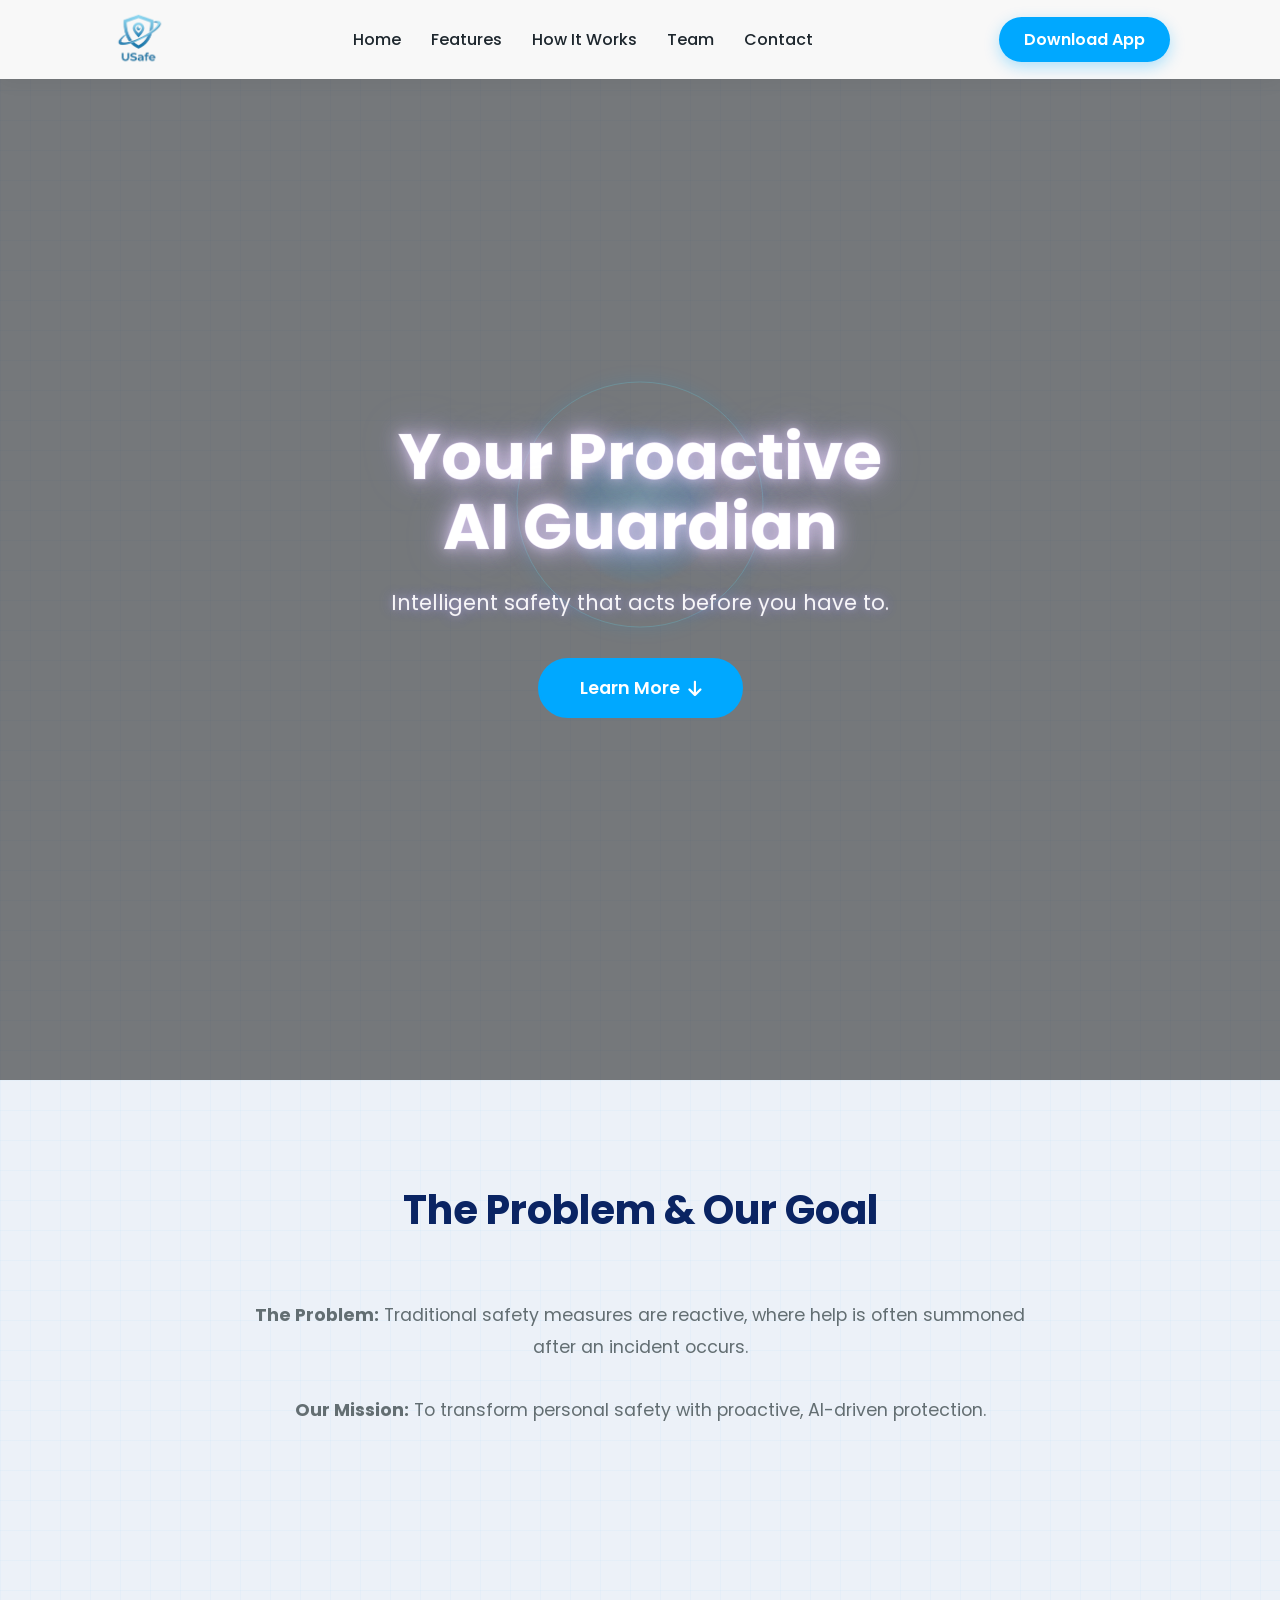
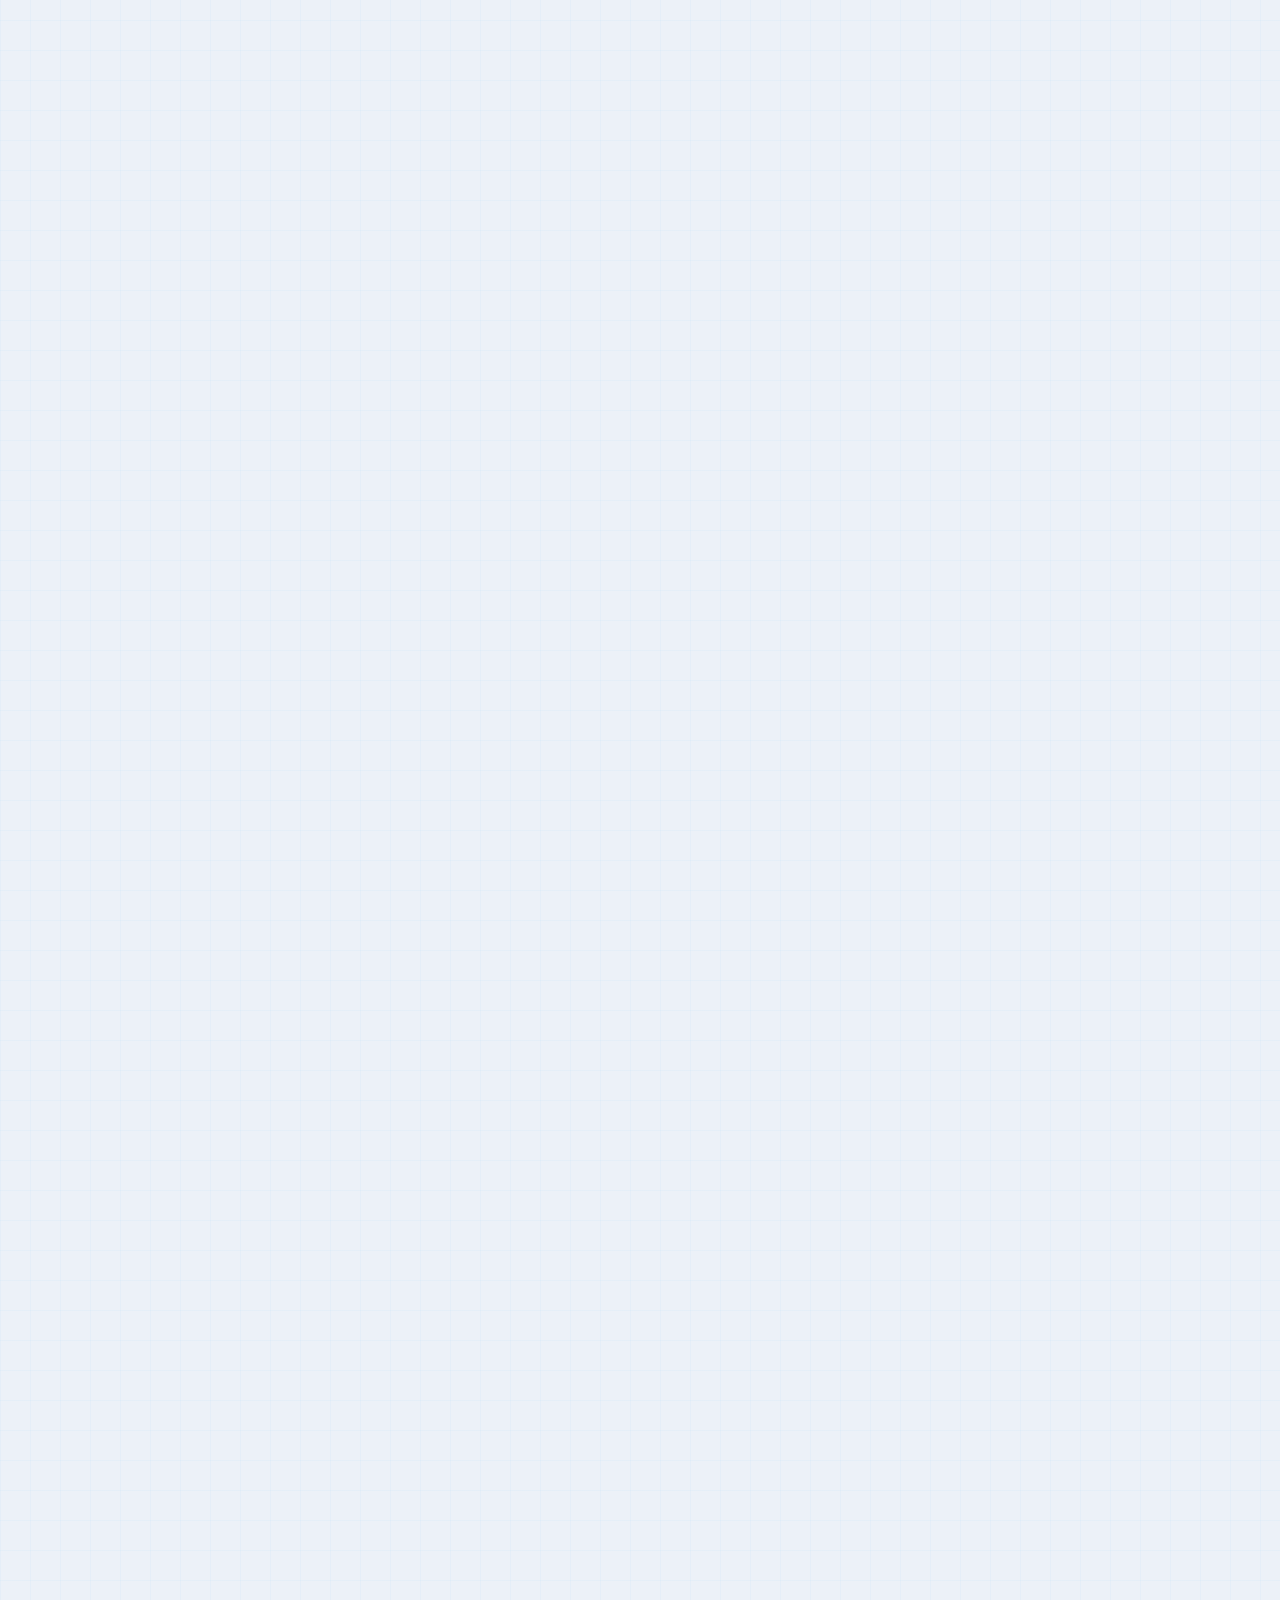
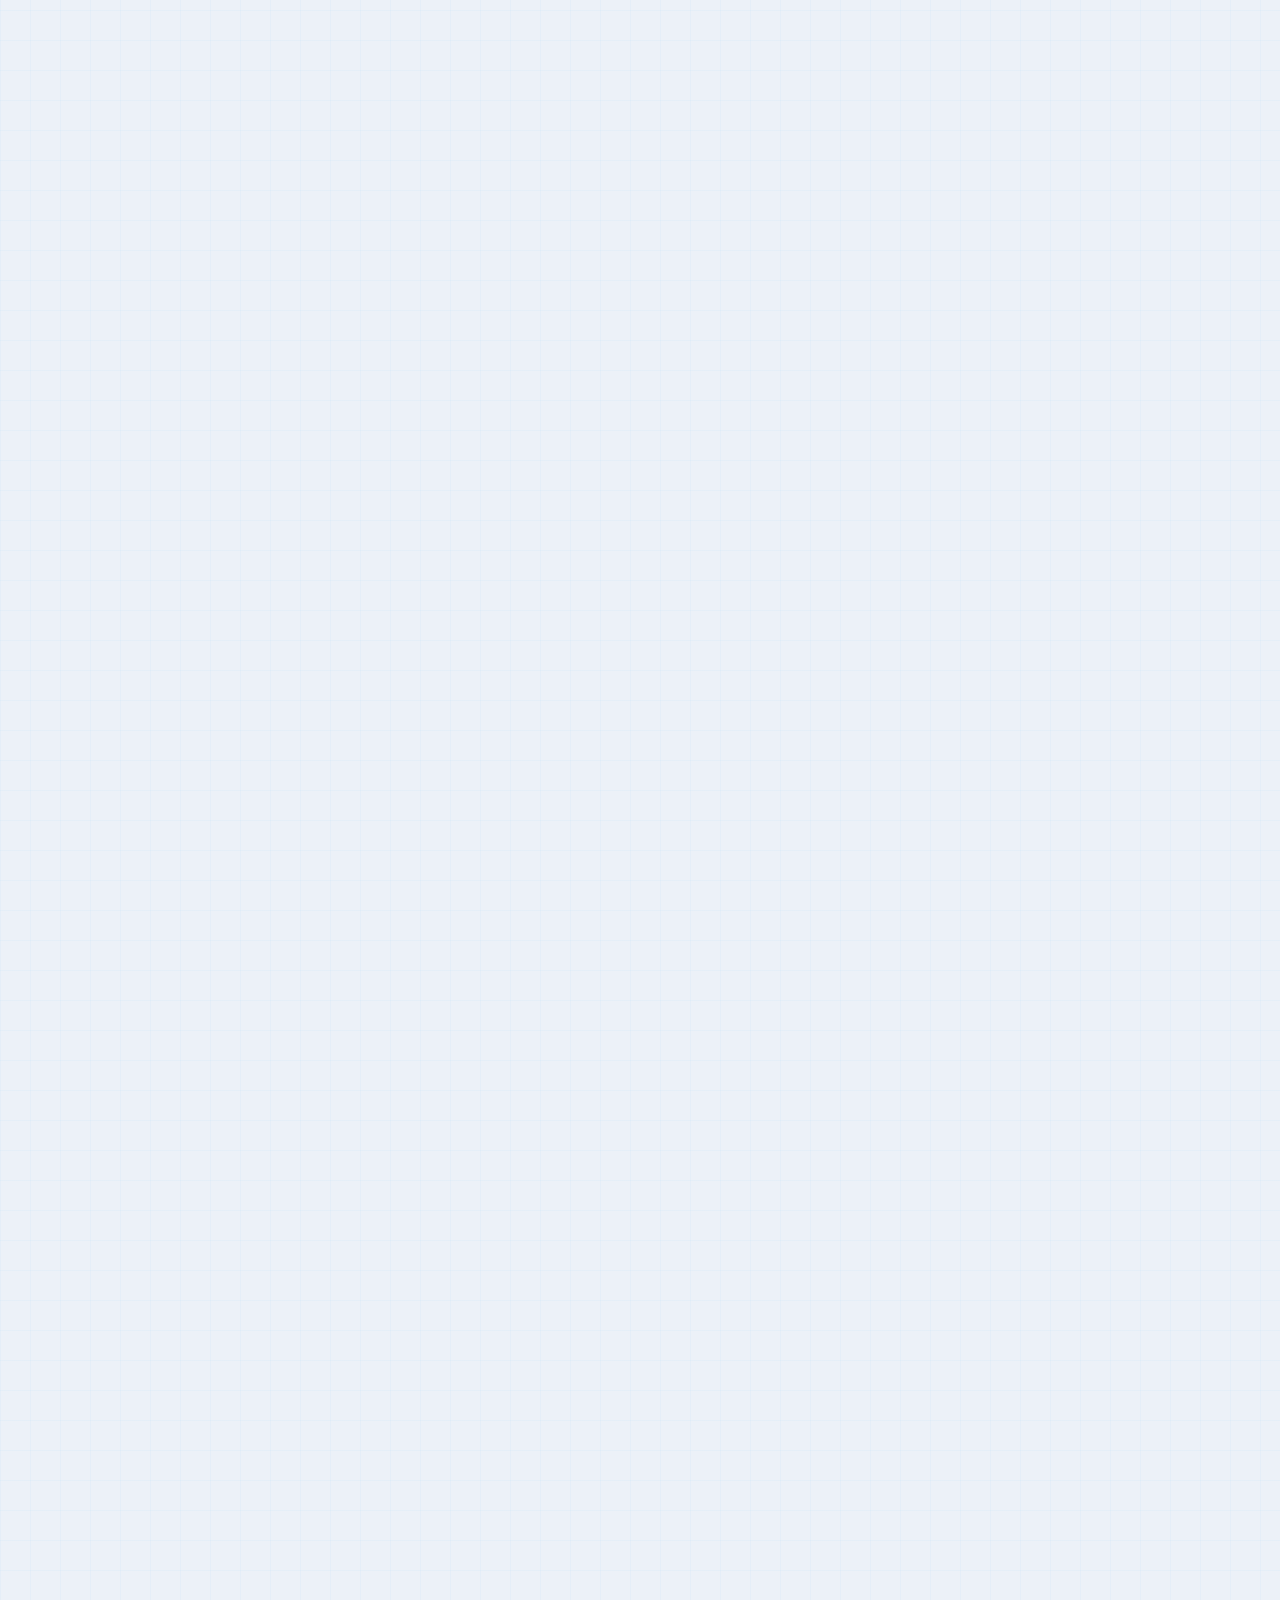
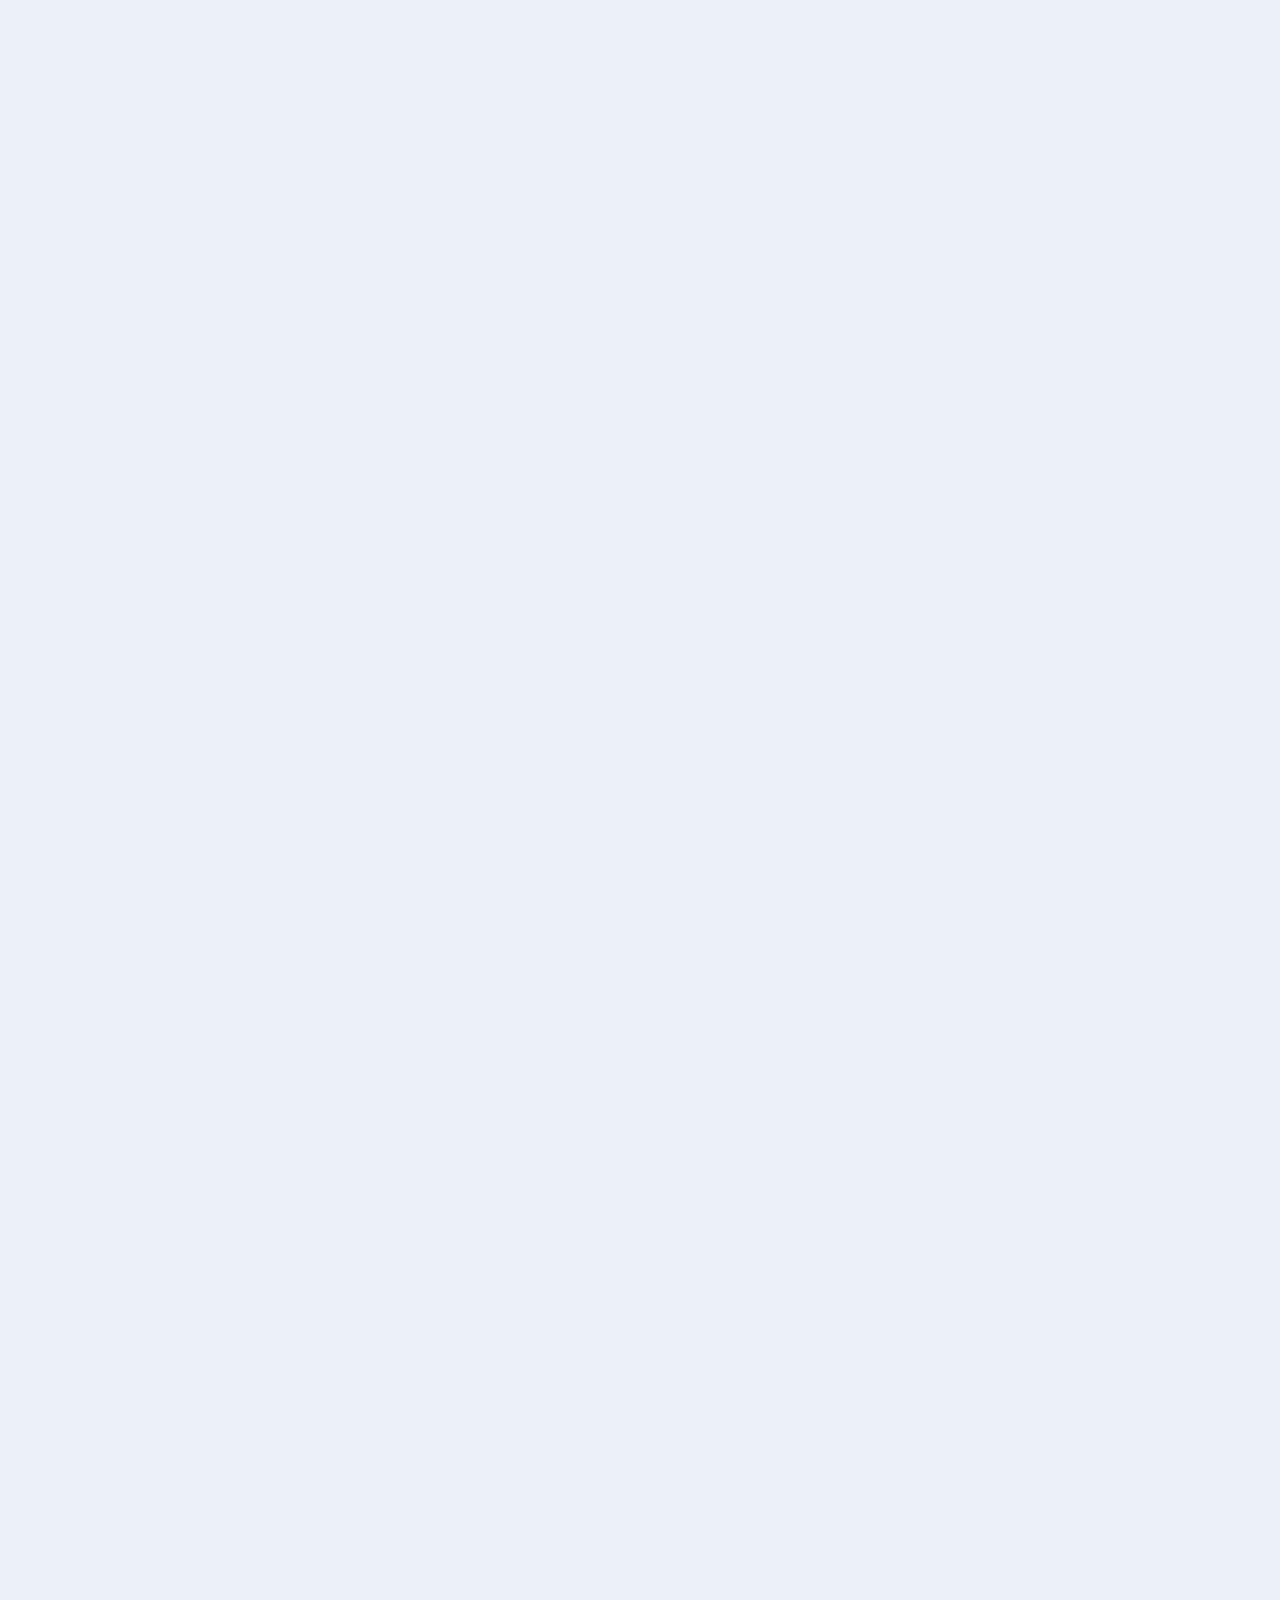
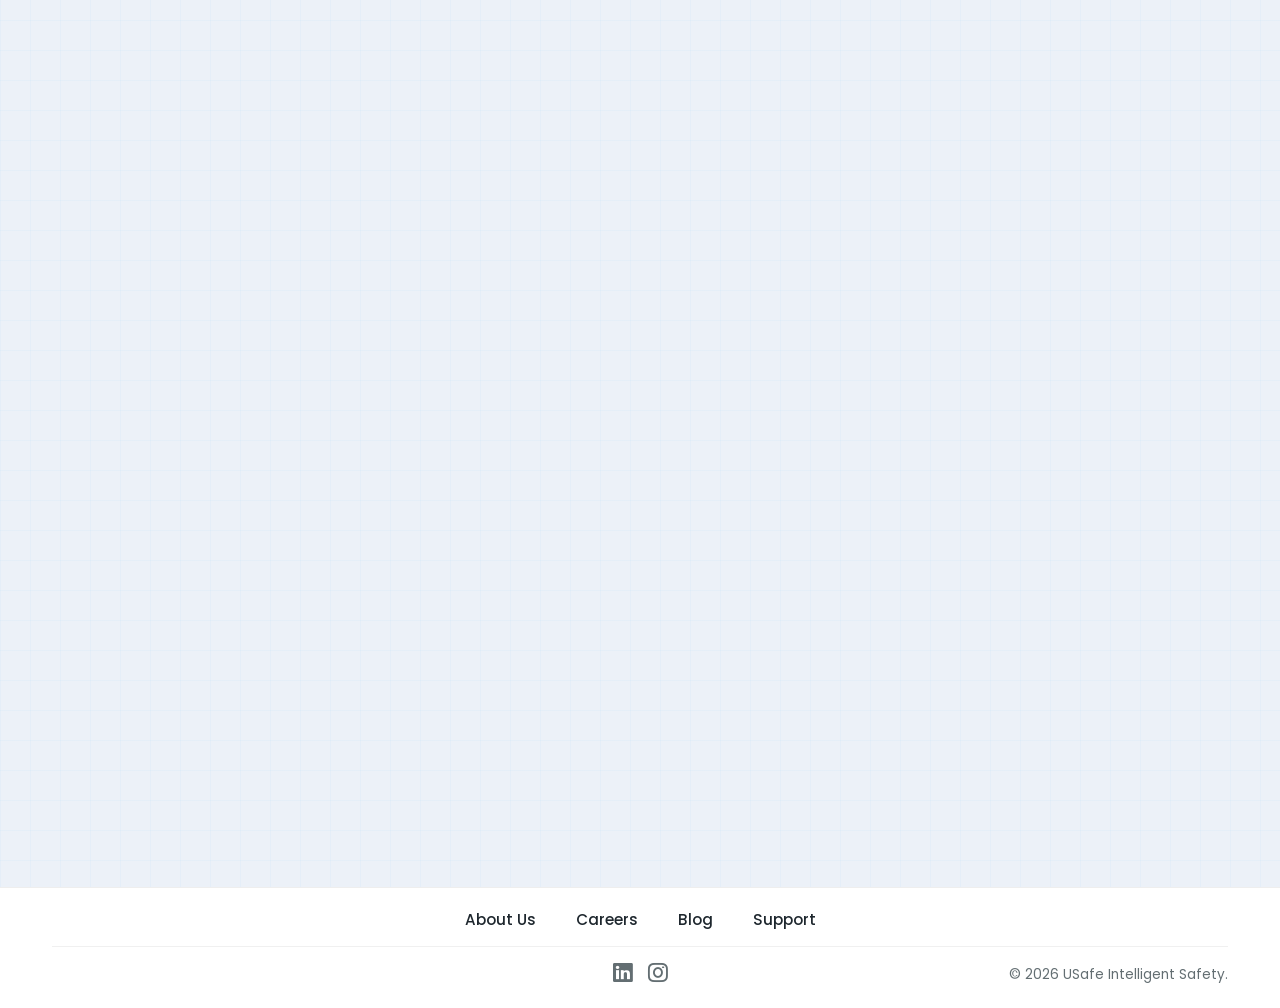
==== commit a3ac09f1: "Fixed merge conflicts" ====
--- a/index.html
+++ b/index.html
@@ -1,40 +1,43 @@
-<!DOCTYPE html>
+﻿<!DOCTYPE html>
 <html lang="en">
 <head>
     <meta charset="UTF-8">
     <meta name="viewport" content="width=device-width, initial-scale=1.0">
     <title>USafe | Intelligent Personal Safety</title>
-    
+
     <link rel="icon" sizes="192x192" href="images/final USafe logo.jpg">
     <link rel="icon" type="image/png" sizes="32x32" href="images/final USafe logo.jpg">
     <link rel="icon" type="image/png" sizes="16x16" href="images/final USafe logo.jpg">
 
     <link href="https://fonts.googleapis.com/css2?family=Poppins:wght@300;400;500;600;700&display=swap" rel="stylesheet">
     <link rel="stylesheet" href="https://cdnjs.cloudflare.com/ajax/libs/font-awesome/6.4.0/css/all.min.css">
-    <link rel="stylesheet" href="style.css">
+
+    <link rel="stylesheet" href="css/base.css">
+    <link rel="stylesheet" href="css/components.css">
+    <link rel="stylesheet" href="css/animations.css">
+    <link rel="stylesheet" href="css/pages/home.css">
 </head>
-<body>
-
+<body data-page="home">
     <nav class="navbar">
-    <div class="nav-container">
-        <div class="logo">
-            <img src="images/final USafe logo.jpg" alt="USafe Logo" class="nav-logo">
-            <span class="logo-text" style="font-weight: 800; color: #00A8FF; font-size: 1.5rem; margin-left: 10px;"></span>
-        </div>
-
-        <div class="menu-toggle" id="mobile-menu">
-            <i class="fas fa-bars"></i>
-        </div>
-
-        <ul class="nav-links" id="nav-list">
-            <li><a href="#features">Features</a></li>
-            <li><a href="#how-it-works">How It Works</a></li>
-            <li><a href="#team">Team</a></li>
-            <li><a href="#contact">Contact</a></li>
-        </ul>
-        <a href="#waitlist" class="btn-primary">Download App</a>
-    </div>
-</nav>
+        <div class="nav-container">
+            <a class="logo" href="index.html" aria-label="USafe Home">
+                <img src="images/final USafe logo.jpg" alt="USafe Logo" class="nav-logo">
+            </a>
+
+            <div class="menu-toggle" id="mobile-menu" aria-label="Toggle navigation" aria-controls="nav-list">
+                <i class="fas fa-bars"></i>
+            </div>
+
+            <ul class="nav-links" id="nav-list">
+                <li><a href="index.html" data-page="home">Home</a></li>
+                <li><a href="features.html" data-page="features">Features</a></li>
+                <li><a href="how-it-works.html" data-page="how-it-works">How It Works</a></li>
+                <li><a href="team.html" data-page="team">Team</a></li>
+                <li><a href="contact.html" data-page="contact">Contact</a></li>
+            </ul>
+            <a href="#cta" class="btn-primary">Download App</a>
+        </div>
+    </nav>
 
     <header class="hero-section">
         <video autoplay muted loop playsinline class="hero-video">
@@ -44,61 +47,74 @@
 
         <div class="hero-overlay"></div>
 
-        <div class="hero-content fade-in-up">
-            <h1>Your Proactive <br> AI Guardian</h1>
-            <p>Intelligent safety that acts before you have to.</p>
-            
-            <a href="#features" class="btn-learn-more">
-                Learn More <i class="fas fa-arrow-down" style="margin-left: 8px; font-size: 0.9em;"></i>
+        <div class="hero-content">
+            <div class="hero-copy">
+                <div class="hero-title-radar">
+                    <span class="radar-field" aria-hidden="true">
+                        <span class="radar-center-glow"></span>
+                        <span class="radar-ring ring-1"></span>
+                        <span class="radar-ring ring-2"></span>
+                        <span class="radar-ring ring-3"></span>
+                        <span class="radar-ring radar-ring-extra ring-4"></span>
+                        <span class="radar-ring radar-ring-extra ring-5"></span>
+                        <span class="radar-ring radar-ring-extra ring-6"></span>
+                    </span>
+                    <h1>Your Proactive <br> AI Guardian</h1>
+                </div>
+                <p>Intelligent safety that acts before you have to.</p>
+            </div>
+
+            <a href="#home-overview" class="btn-learn-more">
+                Learn More <i class="fas fa-arrow-down" aria-hidden="true"></i>
             </a>
         </div>
     </header>
 
-    <section class="problem-goal-section reveal">
-        <div class="section-container">
-            <div class="goal-header">
-                <h2 class="section-title">The Problem & Our Goal</h2>
-                <p class="goal-description">
-                    <strong>The Problem:</strong> Traditional safety measures are reactive—help is only summoned <em>after</em> an incident occurs.
-                    <br><br>
-                    <strong>Our Mission:</strong> To transform personal safety with proactive, AI-driven protection.
-                </p>
-            </div>
-
-            <div class="goals-grid">
-                <div class="goal-card">
+    <main id="home-overview">
+        <section class="problem-goal-section goals-section section-block">
+            <div class="section-container">
+                <div class="goal-header">
+                    <h2 class="section-title">The Problem &amp; Our Goal</h2>
+                    <p class="goal-description">
+                        <strong>The Problem:</strong> Traditional safety measures are reactive, where help is often summoned after an incident occurs.
+                        <br><br>
+                        <strong>Our Mission:</strong> To transform personal safety with proactive, AI-driven protection.
+                    </p>
+                </div>
+<div class="goals-grid">
+                <article class="goal-card from-left">
                     <div class="goal-icon-box"><i class="fas fa-history"></i></div>
                     <div class="goal-content">
                         <h3>Shift from Reactive to Proactive</h3>
-                        <p>Current apps wait for you to press a button. USafe uses AI to detect danger signs and acts automatically.</p>
-                    </div>
-                </div>
-                <div class="goal-card">
+                        <p>Current apps wait for user action. USafe detects danger signals and acts automatically.</p>
+                    </div>
+                </article>
+                <article class="goal-card from-right">
                     <div class="goal-icon-box"><i class="fas fa-bullseye"></i></div>
                     <div class="goal-content">
                         <h3>95% Threat Detection Accuracy</h3>
                         <p>Using advanced audio processing and ML models, we accurately identify genuine distress signals.</p>
                     </div>
-                </div>
-                <div class="goal-card">
+                </article>
+                <article class="goal-card from-left">
                     <div class="goal-icon-box"><i class="fas fa-stopwatch"></i></div>
                     <div class="goal-content">
                         <h3>Reduce Response Time</h3>
                         <p>By automating the SOS process, we aim to cut emergency alert times by 40%.</p>
                     </div>
-                </div>
-                <div class="goal-card">
+                </article>
+                <article class="goal-card from-right">
                     <div class="goal-icon-box"><i class="fas fa-robot"></i></div>
                     <div class="goal-content">
                         <h3>Reduce Human Error</h3>
                         <p>In panic situations, humans freeze. Our automated system removes the burden of action from the victim.</p>
                     </div>
-                </div>
+                </article>
             </div>
         </div>
     </section>
-<!--About USafe Section-->
-    <section id="about" class="about-section reveal">
+
+<section id="about" class="about-section reveal">
     <div class="section-container">
         <h2 class="section-title">About USafe</h2>
 
@@ -130,8 +146,7 @@
     </div>
 </section>
 
- <!-- SAFETY STATISTICS SECTION -->
-<section class="stats-section reveal">
+ <section class="stats-section reveal">
     <div class="section-container">
         <h2 class="section-title">USafe Impact</h2>
 
@@ -209,182 +224,174 @@
                             <i class="fas fa-running" style="color: #f1c40f;"></i>
                             <h3>Enters High-Risk Area</h3>
                         </div>
-                        <p>Nimali enters a poorly lit alley. Her "Safety Score" drops, and USafe quietly primes the AI.</p>
-                    </div>
-                </div>
-                <div class="timeline-item right">
-                    <div class="timeline-content card-shadow">
-                        <div class="content-header">
-                            <i class="fas fa-assistive-listening-systems" style="color: #00A8FF;"></i>
-                            <h3>Distress Detected</h3>
+
+                    </article>
+                    <article class="goal-card from-right">
+                        <div class="goal-icon-box"><i class="fas fa-bullseye"></i></div>
+                        <div class="goal-content">
+                            <h3>95% Threat Detection Accuracy</h3>
+                            <p>Advanced audio processing and machine learning help identify genuine distress with high precision.</p>
                         </div>
-                        <p>The app detects shouting. AI analyzes the audio tone as "Panic" and activates SOS.</p>
-                    </div>
-                </div>
-                <div class="timeline-item left">
-                    <div class="timeline-content card-shadow">
-                        <div class="content-header">
-                            <i class="fas fa-satellite-dish" style="color: #e74c3c;"></i>
-                            <h3>Automatic SOS</h3>
+                    </article>
+                    <article class="goal-card from-left">
+                        <div class="goal-icon-box"><i class="fas fa-stopwatch"></i></div>
+                        <div class="goal-content">
+                            <h3>Reduce Response Time</h3>
+                            <p>Automated SOS escalation aims to cut emergency alert time by around 40%.</p>
                         </div>
-                        <p>Nimali cannot reach her phone. USafe automatically sends her live location to parents.</p>
-                    </div>
-                </div>
-            </div>
-        </div>
-    </section>
-
-    <section id="team" class="developers-section reveal">
-        <div class="section-container">
-            <h2 class="section-title">Meet Our Team</h2>
-            <div class="developers-grid">
-                <div class="developer-card">
-                    <div class="dev-img-container">
-                        <img src="images/developer_images/sanuka.jpg" alt="Sanuka Pathiraja" class="dev-img">
-                    </div>
-                    <h3>Sanuka Pathiraja</h3>
-                    <p class="role">Full Stack Developer</p>
-                    <div class="dev-socials">
-                        <a href="https://github.com/Sanuka-Pathiraja?tab=overview&from=2026-01-01&to=2026-01-20"><i class="fab fa-github"></i></a>
-                        <a href="https://www.linkedin.com/in/sanuka-pathiraja-4539b3330/"><i class="fab fa-linkedin"></i></a>
-                    </div>
-                </div>
-                <div class="developer-card">
-                    <div class="dev-img-container">
-                        <img src="images/developer_images/sahan.jpeg" alt="Sahan Premarathna" class="dev-img">
-                    </div>
-                    <h3>Sahan Premarathna</h3>
-                    <p class="role">Full Stack Developer</p>
-                    <div class="dev-socials">
-                        <a href="https://github.com/SahanPremarathna"><i class="fab fa-github"></i></a>
-                        <a href="https://www.linkedin.com/in/sahan-premarathna/"><i class="fab fa-linkedin"></i></a>
-                    </div>
-                </div>
-                <div class="developer-card">
-                    <div class="dev-img-container">
-                        <img src="images/developer_images/naveesh.png" alt="Naveesh Abheydheer" class="dev-img">
-                    </div>
-                    <h3>Naveesh Abeydheera</h3>
-                    <p class="role">Full Stack Developer</p>
-                    <div class="dev-socials">
-                        <a href="https://github.com/Navi2004725"><i class="fab fa-github"></i></a>
-                        <a href="https://www.linkedin.com/in/naveesh-abeydheera-a92511332/"><i class="fab fa-linkedin"></i></a>
-                    </div>
-                </div>
-                <div class="developer-card">
-                    <div class="dev-img-container">
-                        <img src="images/image_14.png" alt="Vinhara Perera" class="dev-img">
-                    </div>
-                    <h3>Vinhara Perera</h3>
-                    <p class="role">Front End & ML Developer</p>
-                    <div class="dev-socials">
-                        <a href="https://github.com/vinhara"><i class="fab fa-github"></i></a>
-                        <a href="#"><i class="fab fa-linkedin"></i></a>
-                    </div>
-                </div>
-                <div class="developer-card">
-                    <div class="dev-img-container">
-                        <img src="images/developer_images/yousuf.png" alt="Yousuf Nazim" class="dev-img">
-                    </div>
-                    <h3>Yousuf Nizam</h3>
-                    <p class="role">Front End & ML Developer</p>
-                    <div class="dev-socials">
-                        <a href="https://github.com/YousufNizam"><i class="fab fa-github"></i></a>
-                        <a href="https://www.linkedin.com/in/yousuf-nizam-428b22334/"><i class="fab fa-linkedin"></i></a>
-                    </div>
-                </div>
-                <div class="developer-card">
-                    <div class="dev-img-container">
-                        <img src="images/image_14.png" alt="Sithumi Palihena" class="dev-img">
-                    </div>
-                    <h3>Sithumi Palihena</h3>
-                    <p class="role">Front End & ML Developer</p>
-                    <div class="dev-socials">
-                        <a href="https://github.com/SithumiPalihena"><i class="fab fa-github"></i></a>
-                        <a href="https://www.linkedin.com/in/sithumi-palihena-565799346/"><i class="fab fa-linkedin"></i></a>
-                    </div>
-                </div>
-            </div>
-        </div>
-    </section>
-
-    <section id="contact" class="contact-section reveal">
-        <div class="contact-container">
-            <div class="contact-form-card">
-                <h2>Contact <span style="color: #00A8FF;">Us</span></h2>
-                <form action="https://formspree.io/f/xnjjdwdj" method="POST">
-                    <div class="form-row">
-                        <input type="text" name="first_name" placeholder="First Name" required>
-                        <input type="text" name="last_name" placeholder="Last Name" required>
-                    </div>
-                    <input type="email" name="email" placeholder="Your Email Address" class="full-width" required>
-                    <input type="tel" name="phone" placeholder="Phone Number" class="full-width">
-                    <textarea name="message" placeholder="Message" rows="5" required></textarea>
-                    <button type="submit" class="btn-black">SEND MESSAGE</button>
-                </form>
-            </div>
-            <div class="contact-info">
-                <h2>Get In <span style="color: #00A8FF;">Touch</span></h2>
-                <p class="contact-subtext">Need help? Get in touch with us.</p>
-                <div class="info-item">
-                    <div class="info-icon"><i class="fas fa-phone-alt"></i></div>
-                    <div class="info-details">
-                        <span class="label">Phone</span>
-                        <span class="value">+94 77 249 2154</span>
-                    </div>
-                </div>
-                <div class="info-item">
-                    <div class="info-icon"><i class="fas fa-envelope"></i></div>
-                    <div class="info-details">
-                        <span class="label">Email</span>
-                        <span class="value">teamusafe@gmail.com</span>
-                    </div>
-                </div>
-            </div>
-        </div>
-    </section>
-
-    <section id="cta" class="cta-section reveal">
-        <div class="cta-container">
-            <div class="cta-col-left">
-                <img src="images/phonescreen.png" alt="USafe App Screen" class="cta-phone">
-            </div>
-            <div class="cta-col-center">
-                <img src="images/final USafe logo.jpg" alt="USafe" class="cta-center-logo">
-            </div>
-            <div class="cta-col-right">
-                <h2>Ready for a safer future?</h2>
-                <p>Join thousands protected by USafe today.</p>
-                <div class="store-buttons">
-                    <button class="btn-store"><i class="fab fa-apple"></i> App Store</button>
-                    <button class="btn-store"><i class="fab fa-google-play"></i> Google Play</button>
-                </div>
-            </div>
-        </div>
-    </section>
-
-    <footer>
-        <div class="footer-container">
-            <div class="footer-links-row">
-                <a href="#">About Us</a>
-                <a href="#">Careers</a>
-                <a href="#">Blog</a>
-                <a href="#">Support</a>
-            </div>
-            <div class="footer-bottom-row">
-                <div class="footer-left"></div>
-                <div class="footer-center socials">
-                    <a href="https://www.linkedin.com/company/team-usafe/?viewAsMember=true"><i class="fab fa-linkedin"></i></a>
-                    <a href="https://www.instagram.com/itsusafe/"><i class="fab fa-instagram"></i></a>
-                </div>
-                <div class="footer-right">
-                    <p>&copy; 2026 USafe Intelligent Safety.</p>
+                    </article>
+                    <article class="goal-card from-right">
+                        <div class="goal-icon-box"><i class="fas fa-robot"></i></div>
+                        <div class="goal-content">
+                            <h3>Reduce Human Error</h3>
+                            <p>In panic situations people may freeze. Automation removes the burden of decision-making.</p>
+                        </div>
+                    </article>
+                </div>
+            </div>
+        </section>
+
+        <section class="about-section reveal">
+            <div class="section-container">
+                <h2 class="section-title">About USafe</h2>
+                <div class="about-grid">
+                    <div class="about-text">
+                        <p><strong>USafe</strong> is an intelligent personal safety application designed to protect individuals in real-time using modern technology.</p>
+                        <p>By combining AI, location tracking, and community alerts, USafe helps people stay safer in uncertain environments.</p>
+                        <p>Our mission is to create a world where technology actively protects people before danger escalates.</p>
+                    </div>
+                    <div class="preview-card reveal">
+                        <h3>Built for Real-Life Safety</h3>
+                        <p>USafe is designed as a complete safety ecosystem, from risk detection and emergency communication to trusted contact workflows and guided action.</p>
+                        <div class="split-actions">
+                            <a class="btn-link-primary" href="how-it-works.html">See Full Journey</a>
+                            <a class="btn-outline" href="features.html">Explore Features</a>
+                        </div>
+                    </div>
+                </div>
+            </div>
+        </section>
+
+        <!-- Homepage keeps concise previews; full detail lives in dedicated pages. -->
+        <section class="home-features-preview reveal">
+            <div class="section-container">
+                <div class="home-section-head">
+                    <h2 class="section-title">Feature Highlights</h2>
+                    <p>USafe combines intelligent detection, trusted alerts, and resilient communication in one proactive safety platform.</p>
+                </div>
+                <div class="preview-grid">
+                    <article class="preview-card">
+                        <h3>AI Threat Detection</h3>
+                        <p>Predicts potential risk patterns using live context and geofencing intelligence.</p>
+                    </article>
+                    <article class="preview-card">
+                        <h3>Audio SOS Trigger</h3>
+                        <p>Detects specific distress phrases and immediately initiates help workflows.</p>
+                    </article>
+                    <article class="preview-card">
+                        <h3>Offline SMS Mode</h3>
+                        <p>Automatically switches to SMS when data is unavailable to keep SOS delivery reliable.</p>
+                    </article>
+                </div>
+                <div class="split-actions">
+                    <a class="btn-link-primary" href="features.html">View All Features</a>
+                </div>
+            </div>
+        </section>
+
+        <section class="home-timeline-preview reveal">
+            <div class="section-container">
+                <div class="home-section-head">
+                    <h2 class="section-title">How It Works</h2>
+                    <p>USafe follows a proactive chain from normal movement to early threat detection and guided intervention.</p>
+                </div>
+                <div class="preview-grid">
+                    <article class="preview-card">
+                        <h3>1. Detect</h3>
+                        <p>Signals from environment and behavior indicate unusual risk in real time.</p>
+                    </article>
+                    <article class="preview-card">
+                        <h3>2. Alert</h3>
+                        <p>Trusted contacts receive clear emergency context without waiting for manual action.</p>
+                    </article>
+                    <article class="preview-card">
+                        <h3>3. Guide</h3>
+                        <p>The app supports safer decisions while responders gain better location visibility.</p>
+                    </article>
+                </div>
+                <div class="split-actions">
+                    <a class="btn-link-primary" href="how-it-works.html">Open Full Timeline</a>
+                </div>
+            </div>
+        </section>
+
+        <section class="home-team-preview reveal">
+            <div class="section-container">
+                <div class="home-section-head">
+                    <h2 class="section-title">Built by Team USafe</h2>
+                    <p>A cross-functional development team focused on safety-first product design and practical innovation.</p>
+                </div>
+                <div class="split-actions">
+                    <a class="btn-link-primary" href="team.html">Meet the Full Team</a>
+                </div>
+            </div>
+        </section>
+
+        <section class="home-contact-preview reveal">
+            <div class="section-container">
+                <div class="contact-preview-shell">
+                    <div>
+                        <h2 class="section-title">Need to Talk to Us?</h2>
+                        <p>Reach the USafe team for collaborations, support, or product discussions through our dedicated contact page.</p>
+                    </div>
+                    <a class="btn-link-primary" href="contact.html">Go to Contact</a>
+                </div>
+            </div>
+        </section>
+    </main>
+
+    <footer id="cta" class="site-footer">
+        <section class="cta-section reveal">
+            <div class="cta-container">
+                <div class="cta-col-left">
+                    <img src="images/phonescreen.png" alt="USafe app screen" class="cta-phone">
+                </div>
+                <div class="cta-col-center">
+                    <img src="images/final USafe logo.jpg" alt="USafe" class="cta-center-logo">
+                </div>
+                <div class="cta-col-right">
+                    <h2>Ready for a safer future?</h2>
+                    <p>Join thousands protected by USafe today.</p>
+                    <div class="store-buttons">
+                        <button class="btn-store"><i class="fab fa-apple"></i> App Store</button>
+                        <button class="btn-store"><i class="fab fa-google-play"></i> Google Play</button>
+                    </div>
+                </div>
+            </div>
+        </section>
+
+        <div class="footer-main">
+            <div class="footer-container">
+                <div class="footer-links-row">
+                    <a href="index.html">About Us</a>
+                    <a href="team.html">Careers</a>
+                    <a href="features.html">Blog</a>
+                    <a href="contact.html">Support</a>
+                </div>
+                <div class="footer-bottom-row">
+                    <div class="footer-left"></div>
+                    <div class="footer-center socials">
+                        <a href="https://www.linkedin.com/company/team-usafe/?viewAsMember=true"><i class="fab fa-linkedin"></i></a>
+                        <a href="https://www.instagram.com/itsusafe/"><i class="fab fa-instagram"></i></a>
+                    </div>
+                    <div class="footer-right">
+                        <p>&copy; 2026 USafe Intelligent Safety.</p>
+                    </div>
                 </div>
             </div>
         </div>
     </footer>
-
-    <script>
+<script>
         window.addEventListener('scroll', reveal);
         function reveal(){
             var reveals = document.querySelectorAll('.reveal');
@@ -405,58 +412,37 @@
         navList.classList.toggle('active');
     });
 
-    // Optional: Close menu when a link is clicked
     document.querySelectorAll('.nav-links a').forEach(link => {
         link.addEventListener('click', () => {
             navList.classList.remove('active');
         });
     });
-
     </script>
-<script>
-
-const counters = document.querySelectorAll('.stat-number');
-
-const animateCounters = () => {
-
-counters.forEach(counter => {
-
-const target = +counter.getAttribute('data-target');
-const speed = 200;
-const increment = target / speed;
-
-let count = 0;
-
-const updateCount = () => {
-
-count += increment;
-
-if(count < target){
-
-counter.innerText = Math.ceil(count);
-requestAnimationFrame(updateCount);
-
-}else{
-
-counter.innerText = target;
-
-/* add glow effect after finish */
-
-counter.classList.add("glow");
-
-}
-
-};
-
-updateCount();
-
-});
-
-};
-
-window.addEventListener("load", animateCounters);
-
-</script>
-
+
+    <script>
+    const counters = document.querySelectorAll('.stat-number');
+    const animateCounters = () => {
+        counters.forEach(counter => {
+            const target = +counter.getAttribute('data-target');
+            const speed = 200;
+            const increment = target / speed;
+            let count = 0;
+            const updateCount = () => {
+                count += increment;
+                if(count < target){
+                    counter.innerText = Math.ceil(count);
+                    requestAnimationFrame(updateCount);
+                }else{
+                    counter.innerText = target;
+                    counter.classList.add("glow");
+                }
+            };
+            updateCount();
+        });
+    };
+    window.addEventListener("load", animateCounters);
+    </script>
 </body>
-</html>+</html>
+</body>
+</html>
--- a/css/base.css
+++ b/css/base.css
@@ -0,0 +1,106 @@
+﻿:root {
+    --primary: #00A8FF;
+    --dark-blue: #0A2463;
+    --text-dark: #1e272e;
+    --text-light: #636e72;
+    --white: #ffffff;
+    --bg-light: #ecf1f8;
+    --yellow: #f1c40f;
+    --red: #e74c3c;
+    --transition: all 0.4s ease;
+}
+
+* {
+    margin: 0;
+    padding: 0;
+    box-sizing: border-box;
+    font-family: 'Poppins', sans-serif;
+}
+
+html {
+    scroll-behavior: smooth;
+}
+
+body {
+    background-color: var(--bg-light);
+    background-image:
+        linear-gradient(rgba(0, 168, 255, 0.03) 1px, transparent 1px),
+        linear-gradient(90deg, rgba(0, 168, 255, 0.03) 1px, transparent 1px);
+    background-size: 30px 30px;
+    color: var(--text-dark);
+    overflow-x: hidden;
+}
+
+a {
+    text-decoration: none;
+}
+
+.section-container,
+.nav-container,
+.footer-container,
+.cta-container,
+.contact-container,
+.page-header-inner {
+    max-width: 1100px;
+    margin: 0 auto;
+    padding: 0 20px;
+    width: 100%;
+}
+
+.section-title {
+    font-size: 2.5rem;
+    color: var(--dark-blue);
+    margin-bottom: 60px;
+    text-align: center;
+    width: 100%;
+}
+
+.page-main {
+    padding-top: 88px;
+}
+
+.page-header {
+    padding: 60px 0 30px;
+}
+
+.page-header h1 {
+    font-size: 2.8rem;
+    color: var(--dark-blue);
+    margin-bottom: 16px;
+}
+
+.page-header p {
+    max-width: 760px;
+    font-size: 1.06rem;
+    line-height: 1.8;
+    color: var(--text-light);
+}
+
+@media (max-width: 768px) {
+    .section-title {
+        font-size: 2rem;
+        margin-bottom: 30px;
+    }
+
+    .page-main {
+        padding-top: 78px;
+    }
+
+    .page-header {
+        padding: 44px 0 20px;
+    }
+
+    .page-header h1 {
+        font-size: 2.1rem;
+    }
+}
+
+@media (max-width: 480px) {
+    .section-title {
+        font-size: 1.6rem;
+    }
+
+    .page-header h1 {
+        font-size: 1.8rem;
+    }
+}
--- a/css/components.css
+++ b/css/components.css
@@ -0,0 +1,9 @@
+﻿/*
+  Components entrypoint.
+  Keep page HTML stable by importing feature-scoped component styles here.
+*/
+@import url('./components/buttons.css');
+@import url('./components/navigation.css');
+@import url('./components/primitives.css');
+@import url('./components/cta.css');
+@import url('./components/footer.css');
--- a/css/animations.css
+++ b/css/animations.css
@@ -0,0 +1,47 @@
+﻿.reveal {
+    opacity: 0;
+    transform: translate3d(0, 40px, 0) scale(0.92);
+    filter: blur(6px);
+    transition-property: opacity, transform, filter, box-shadow;
+    transition-duration: var(--reveal-duration, 820ms);
+    transition-timing-function: cubic-bezier(0.22, 1, 0.36, 1);
+    transition-delay: var(--reveal-delay, 0ms);
+    will-change: opacity, transform, filter;
+}
+
+.reveal.show {
+    opacity: 1;
+    transform: translate3d(0, 0, 0) scale(1);
+    filter: blur(0);
+}
+
+.reveal.pop-card {
+    transform: translate3d(0, 40px, 0) scale(0.92);
+}
+
+.reveal.pop-card.show {
+    box-shadow: 0 14px 32px rgba(10, 36, 99, 0.12), 0 4px 12px rgba(10, 36, 99, 0.08);
+    animation: revealFloat 6.8s ease-in-out 0.9s infinite;
+}
+
+@keyframes revealFloat {
+    0% { transform: translate3d(0, 0, 0) scale(1); }
+    25% { transform: translate3d(0, -2px, 0) scale(1); }
+    50% { transform: translate3d(0, 3px, 0) scale(1); }
+    75% { transform: translate3d(0, -1px, 0) scale(1); }
+    100% { transform: translate3d(0, 0, 0) scale(1); }
+}
+
+@media (prefers-reduced-motion: reduce) {
+    .reveal,
+    .reveal.pop-card,
+    .reveal.show {
+        opacity: 1;
+        transform: none;
+        filter: none;
+        transition: none;
+        animation: none;
+        will-change: auto;
+        box-shadow: none;
+    }
+}
--- a/css/pages/home.css
+++ b/css/pages/home.css
@@ -0,0 +1,443 @@
+﻿.hero-section {
+    height: 120vh;
+    width: 100%;
+    margin-top: 0;
+    padding-top: 60px;
+    display: flex;
+    align-items: center;
+    justify-content: center;
+    position: relative;
+    overflow: hidden;
+    text-align: center;
+}
+
+.hero-video {
+    position: absolute;
+    top: 0;
+    left: 0;
+    width: 100%;
+    height: 100%;
+    object-fit: cover;
+    z-index: 0;
+}
+
+.hero-overlay {
+    position: absolute;
+    inset: 0;
+    background: rgba(0, 0, 0, 0.5);
+    z-index: 1;
+}
+
+.hero-content {
+    position: relative;
+    z-index: 2;
+    max-width: 900px;
+    padding: 0 20px;
+    display: flex;
+    flex-direction: column;
+    align-items: center;
+    color: white;
+    position: sticky;
+    top: 18vh;
+}
+
+.hero-content h1 {
+    font-size: 4rem;
+    line-height: 1.1;
+    margin-bottom: 25px;
+    font-weight: 700;
+}
+
+.hero-content p {
+    font-size: 1.3rem;
+    margin-bottom: 40px;
+    opacity: 0.95;
+    max-width: 600px;
+}
+
+.hero-copy {
+    --hero-title-scale: 1;
+    --hero-subtitle-scale: 1;
+    --hero-title-glow: rgba(229, 209, 250, 0.9);
+    --hero-subtitle-glow: rgba(163, 156, 244, 0.75);
+    overflow: visible;
+}
+
+.hero-copy h1 {
+    transform: translateZ(0) scale(var(--hero-title-scale));
+    transform-origin: center center;
+    will-change: transform;
+    -webkit-text-stroke: 1px rgba(229, 209, 250, 0.26);
+    text-shadow:
+        0 0 10px rgba(229, 209, 250, 0.38),
+        0 0 22px var(--hero-title-glow),
+        0 0 42px rgba(163, 156, 244, 0.42);
+    animation: heroTitleGlow 3.2s ease-in-out infinite;
+}
+
+.hero-copy p {
+    transform: translateZ(0) scale(var(--hero-subtitle-scale));
+    transform-origin: center center;
+    will-change: transform;
+    -webkit-text-stroke: 0.55px rgba(229, 209, 250, 0.22);
+    text-shadow:
+        0 0 6px rgba(229, 209, 250, 0.26),
+        0 0 14px var(--hero-subtitle-glow),
+        0 0 28px rgba(163, 156, 244, 0.28);
+    animation: heroSubtitleGlow 4.2s ease-in-out infinite;
+}
+
+.hero-title-radar {
+    --radar-size: clamp(210px, 28vw, 340px);
+    --radar-field-scale: 1.43;
+    --radar-duration: 4.2s;
+    --radar-cyan: rgba(84, 227, 255, 0.82);
+    --radar-blue: rgba(0, 168, 255, 0.68);
+    --radar-start-scale: 0.35;
+    --radar-end-scale: 1.25;
+    position: relative;
+    display: inline-grid;
+    place-items: center;
+    isolation: isolate;
+    width: fit-content;
+    overflow: visible;
+}
+
+.hero-title-radar h1 {
+    position: relative;
+    z-index: 3;
+}
+
+.radar-field {
+    position: absolute;
+    left: 50%;
+    top: 50%;
+    width: calc(var(--radar-size) * var(--radar-field-scale));
+    height: calc(var(--radar-size) * var(--radar-field-scale));
+    transform: translate(-50%, -50%);
+    overflow: hidden;
+    border-radius: 50%;
+    z-index: 1;
+    pointer-events: none;
+}
+
+.radar-field::before {
+    content: "";
+    position: absolute;
+    left: 50%;
+    top: 50%;
+    width: calc(var(--radar-size) * 0.72);
+    height: calc(var(--radar-size) * 0.72);
+    border-radius: 50%;
+    transform: translate(-50%, -50%);
+    border: 1px solid rgba(84, 227, 255, 0.22);
+    box-shadow: 0 0 20px rgba(0, 168, 255, 0.1);
+    z-index: 0;
+}
+
+.radar-center-glow,
+.radar-ring {
+    position: absolute;
+    left: 50%;
+    top: 50%;
+    pointer-events: none;
+    transform: translate(-50%, -50%) translateZ(0);
+}
+
+.radar-center-glow {
+    width: calc(var(--radar-size) * 0.46);
+    height: calc(var(--radar-size) * 0.46);
+    border-radius: 50%;
+    z-index: 0;
+    background: radial-gradient(circle, rgba(84, 227, 255, 0.22) 0%, rgba(0, 168, 255, 0.14) 45%, rgba(0, 168, 255, 0) 80%);
+    filter: blur(2px);
+}
+
+.radar-ring {
+    width: var(--radar-size);
+    height: var(--radar-size);
+    border-radius: 50%;
+    z-index: 1;
+    border: 2px solid rgba(84, 227, 255, 0.42);
+    box-shadow: 0 0 0 1px rgba(0, 168, 255, 0.2) inset, 0 0 28px rgba(0, 168, 255, 0.16);
+    opacity: 0;
+    will-change: transform, opacity;
+    animation: heroRadarPulse var(--radar-duration) cubic-bezier(0.22, 1, 0.36, 1) infinite;
+}
+
+.radar-ring-extra {
+    animation-play-state: paused;
+    opacity: 0;
+}
+
+.hero-title-radar.is-scrolling .radar-ring-extra {
+    animation-play-state: running;
+}
+
+.radar-ring.ring-1 { animation-delay: 0s; }
+.radar-ring.ring-2 { animation-delay: calc(var(--radar-duration) / -6); }
+.radar-ring.ring-3 { animation-delay: calc((var(--radar-duration) * -2) / 6); }
+.radar-ring.ring-4 { animation-delay: calc((var(--radar-duration) * -3) / 6); }
+.radar-ring.ring-5 { animation-delay: calc((var(--radar-duration) * -4) / 6); }
+.radar-ring.ring-6 { animation-delay: calc((var(--radar-duration) * -5) / 6); }
+
+.btn-learn-more {
+    background: var(--primary);
+    color: white;
+    font-size: 1.1rem;
+    padding: 15px 40px;
+    border: 2px solid var(--primary);
+    gap: 8px;
+}
+
+.btn-learn-more:hover {
+    background: transparent;
+    border-color: white;
+    transform: translateY(-5px);
+}
+
+.problem-goal-section,
+.home-features-preview,
+.home-timeline-preview,
+.home-team-preview,
+.home-contact-preview,
+.about-section {
+    padding: 100px 0;
+}
+
+.goal-header {
+    max-width: 800px;
+    margin: 0 auto 60px auto;
+    text-align: center;
+}
+
+.goal-description {
+    font-size: 1.1rem;
+    color: var(--text-light);
+    line-height: 1.8;
+}
+
+.goals-grid {
+    display: grid;
+    grid-template-columns: repeat(auto-fit, minmax(350px, 1fr));
+    gap: 30px;
+}
+
+.goal-card {
+    background: white;
+    padding: 30px;
+    border-radius: 15px;
+    box-shadow: 0 5px 20px rgba(0, 0, 0, 0.03);
+    border: 1px solid rgba(0, 0, 0, 0.03);
+    display: flex;
+    align-items: flex-start;
+    gap: 20px;
+    transition: var(--transition);
+}
+
+.goal-card:hover {
+    transform: translateY(-5px);
+    box-shadow: 0 15px 30px rgba(0, 0, 0, 0.08);
+}
+
+.goal-icon-box {
+    flex-shrink: 0;
+    width: 50px;
+    height: 50px;
+    color: var(--primary);
+    border: 2px solid rgba(0, 168, 255, 0.2);
+    border-radius: 12px;
+    display: flex;
+    align-items: center;
+    justify-content: center;
+    font-size: 1.2rem;
+    background: white;
+}
+
+.goal-content h3 {
+    font-size: 1.1rem;
+    font-weight: 700;
+    margin-bottom: 10px;
+}
+
+.goal-content p {
+    font-size: 0.9rem;
+    color: var(--text-light);
+    line-height: 1.6;
+}
+
+.goals-section {
+    --goals-duration: 820ms;
+    --goals-ease: cubic-bezier(0.22, 1, 0.36, 1);
+    --goals-left-distance: -160px;
+    --goals-right-distance: 160px;
+    --goals-stagger-step: 85ms;
+}
+
+.goals-section .goal-card {
+    opacity: 0;
+    transform: translate3d(0, 0, 0) scale(0.95);
+    transition: transform var(--goals-duration) var(--goals-ease), opacity calc(var(--goals-duration) - 160ms) ease-out;
+}
+
+.goals-section .goal-card.from-left {
+    transform: translate3d(var(--goals-left-distance), 0, 0) scale(0.95);
+}
+
+.goals-section .goal-card.from-right {
+    transform: translate3d(var(--goals-right-distance), 0, 0) scale(0.95);
+}
+
+.goals-section .goal-card:nth-child(1) { --goal-stagger: 0ms; }
+.goals-section .goal-card:nth-child(2) { --goal-stagger: calc(var(--goals-stagger-step) * 1); }
+.goals-section .goal-card:nth-child(3) { --goal-stagger: calc(var(--goals-stagger-step) * 2); }
+.goals-section .goal-card:nth-child(4) { --goal-stagger: calc(var(--goals-stagger-step) * 3); }
+
+.goals-section.is-transitioning.in-view .goal-card {
+    transition-delay: var(--goal-stagger, 0ms);
+}
+
+.goals-section.in-view .goal-card {
+    opacity: 1;
+    transform: translate3d(0, 0, 0) scale(1);
+}
+
+.about-grid {
+    display: grid;
+    grid-template-columns: 1fr 1fr;
+    gap: 60px;
+    align-items: center;
+}
+
+.about-text p {
+    font-size: 1.05rem;
+    color: var(--text-light);
+    line-height: 1.8;
+    margin-bottom: 20px;
+}
+
+.home-section-head {
+    text-align: center;
+    max-width: 760px;
+    margin: 0 auto 42px;
+}
+
+.home-section-head p {
+    color: var(--text-light);
+    line-height: 1.8;
+}
+
+.home-contact-preview .contact-preview-shell {
+    background: #fff;
+    border-radius: 20px;
+    padding: 35px;
+    border: 1px solid rgba(0, 0, 0, 0.04);
+    box-shadow: 0 10px 30px rgba(0, 0, 0, 0.05);
+    display: flex;
+    justify-content: space-between;
+    align-items: center;
+    gap: 30px;
+}
+
+.home-contact-preview .contact-preview-shell p {
+    color: var(--text-light);
+    line-height: 1.7;
+    max-width: 650px;
+}
+
+@keyframes heroRadarPulse {
+    0% { transform: translate(-50%, -50%) scale(var(--radar-start-scale)); opacity: 0; border-color: var(--radar-cyan); }
+    16% { opacity: 0.42; }
+    70% { opacity: 0.16; border-color: var(--radar-blue); }
+    100% { transform: translate(-50%, -50%) scale(var(--radar-end-scale)); opacity: 0; }
+}
+
+@keyframes heroTitleGlow {
+    0%, 100% {
+        text-shadow: 0 0 8px rgba(229, 209, 250, 0.32), 0 0 20px rgba(229, 209, 250, 0.6), 0 0 36px rgba(163, 156, 244, 0.32);
+    }
+    50% {
+        text-shadow: 0 0 14px rgba(229, 209, 250, 0.6), 0 0 28px rgba(229, 209, 250, 0.95), 0 0 56px rgba(163, 156, 244, 0.55);
+    }
+}
+
+@keyframes heroSubtitleGlow {
+    0%, 100% {
+        text-shadow: 0 0 5px rgba(229, 209, 250, 0.24), 0 0 12px rgba(163, 156, 244, 0.34), 0 0 24px rgba(163, 156, 244, 0.2);
+    }
+    50% {
+        text-shadow: 0 0 8px rgba(229, 209, 250, 0.36), 0 0 18px rgba(163, 156, 244, 0.56), 0 0 34px rgba(163, 156, 244, 0.3);
+    }
+}
+
+@media (max-width: 1024px) {
+    .hero-content h1 {
+        font-size: 3rem;
+    }
+}
+
+@media (max-width: 768px) {
+    .hero-section {
+        height: 108vh;
+        padding-top: 80px;
+    }
+
+    .hero-content {
+        top: 16vh;
+    }
+
+    .hero-content h1 {
+        font-size: 2.2rem;
+    }
+
+    .hero-content p {
+        font-size: 1.1rem;
+    }
+
+    .problem-goal-section,
+    .home-features-preview,
+    .home-timeline-preview,
+    .home-team-preview,
+    .home-contact-preview,
+    .about-section {
+        padding: 60px 0;
+    }
+
+    .goal-header {
+        margin-bottom: 30px;
+    }
+
+    .goals-grid,
+    .about-grid {
+        grid-template-columns: 1fr;
+        gap: 25px;
+    }
+
+    .home-contact-preview .contact-preview-shell {
+        flex-direction: column;
+        align-items: flex-start;
+        padding: 24px;
+    }
+
+    .goals-section {
+        --goals-duration: 700ms;
+        --goals-left-distance: -90px;
+        --goals-right-distance: 90px;
+        --goals-stagger-step: 60ms;
+    }
+}
+
+@media (prefers-reduced-motion: reduce) {
+    .hero-copy,
+    .hero-copy h1,
+    .hero-copy p,
+    .radar-ring,
+    .radar-center-glow,
+    .goals-section .goal-card,
+    .goals-section.in-view .goal-card {
+        animation: none;
+        transition: none;
+        transform: none;
+        opacity: 1;
+    }
+}
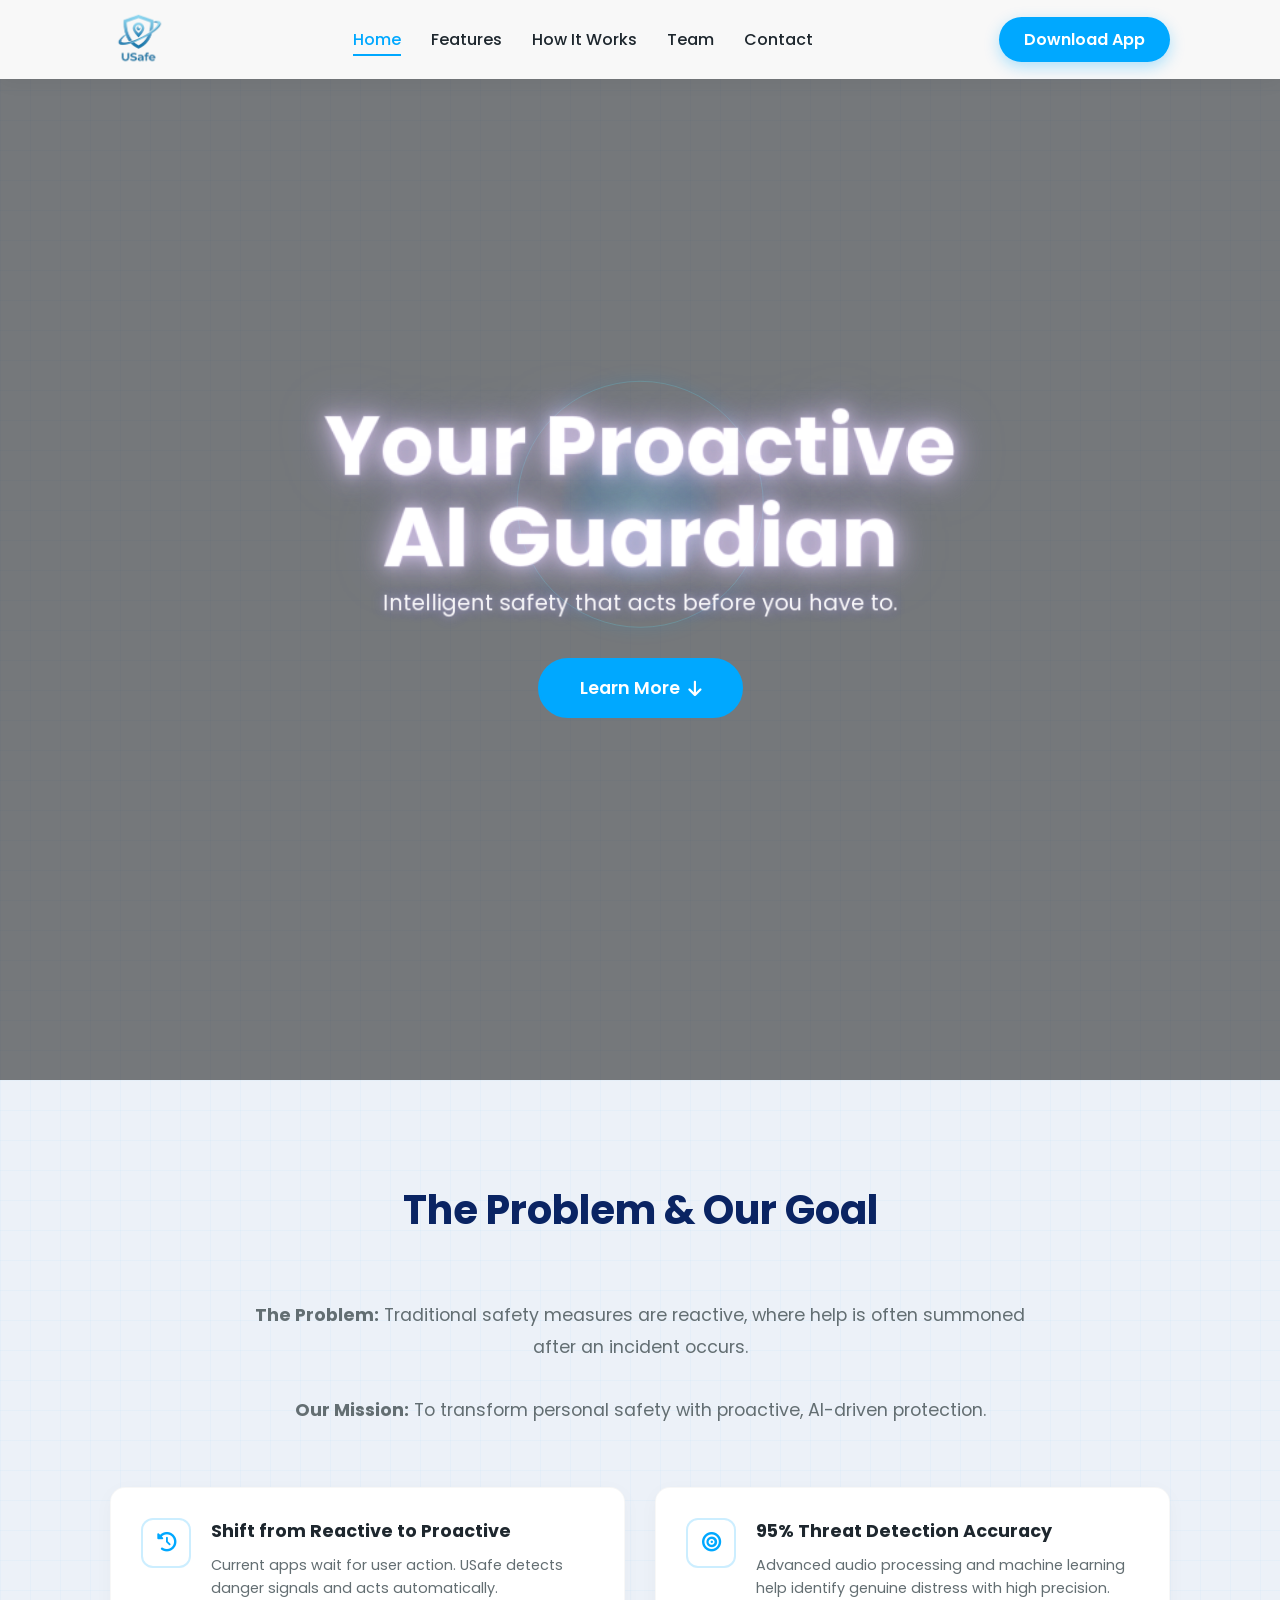
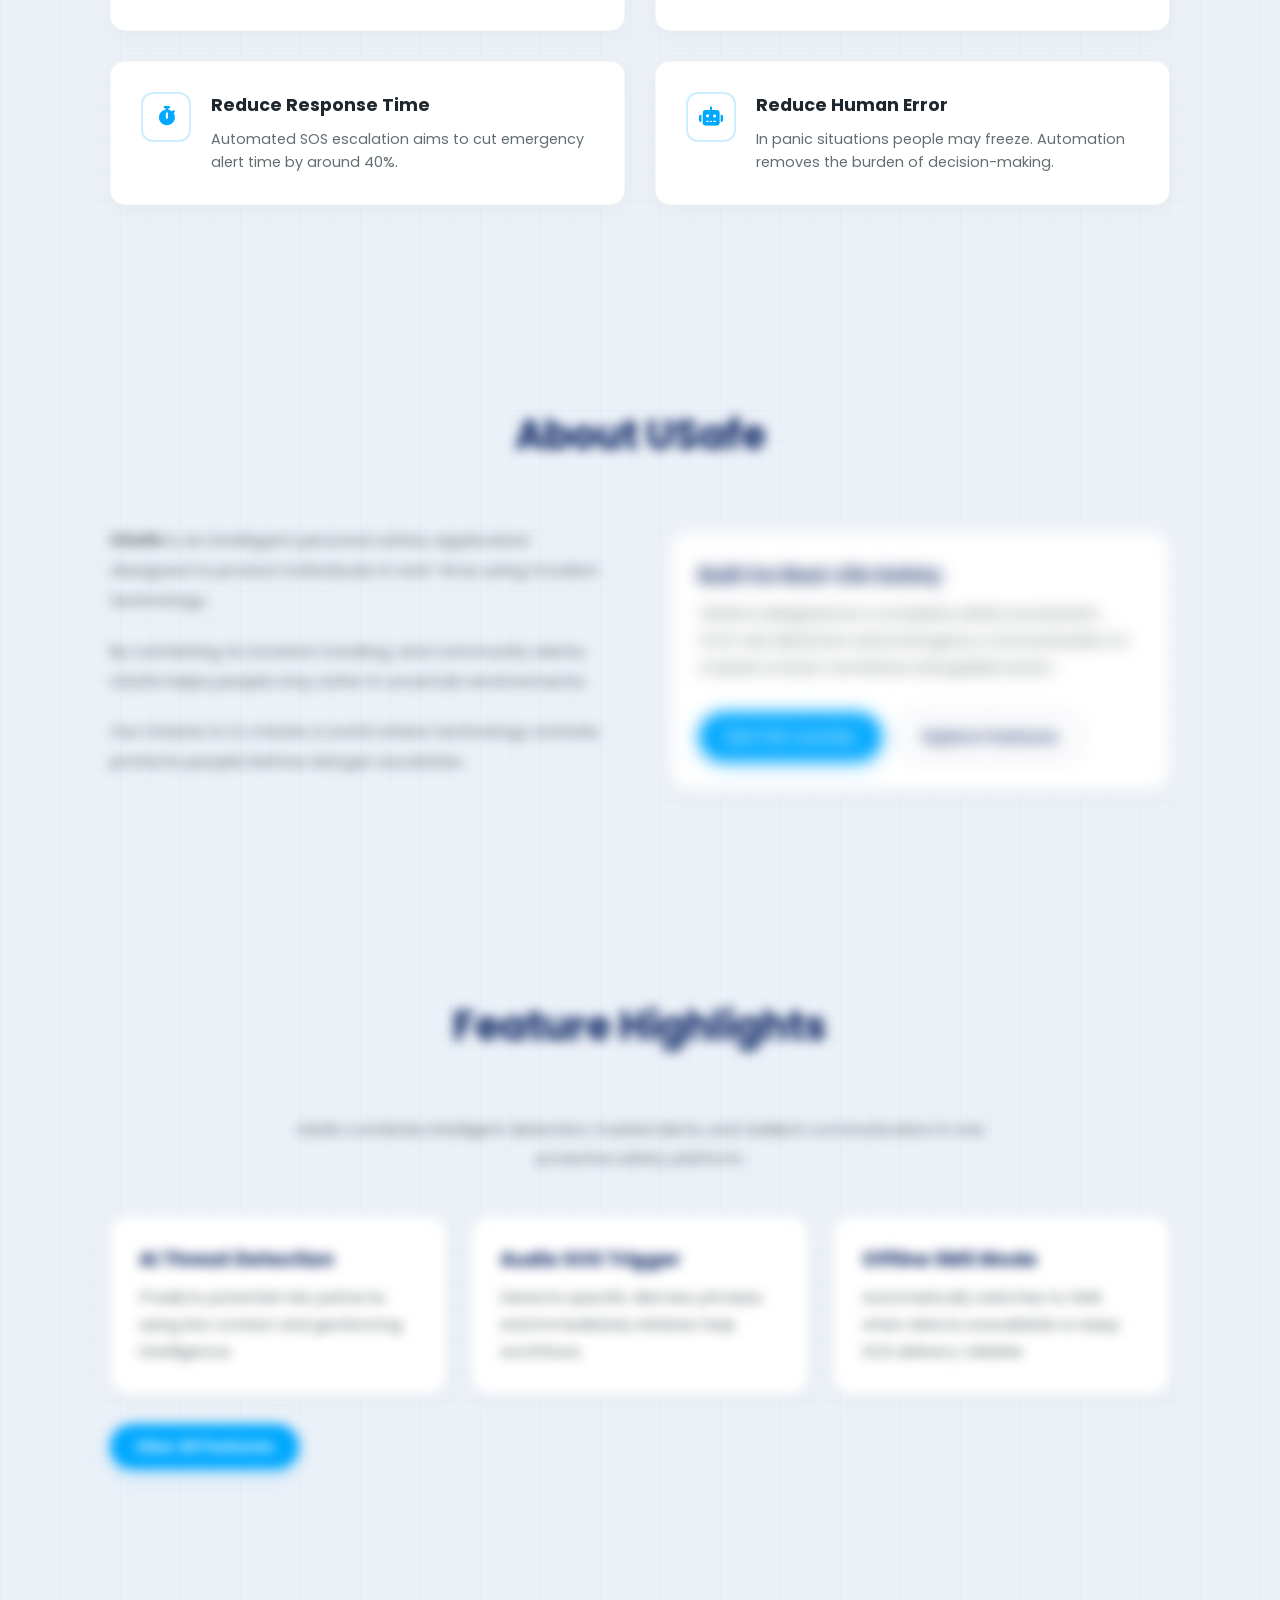
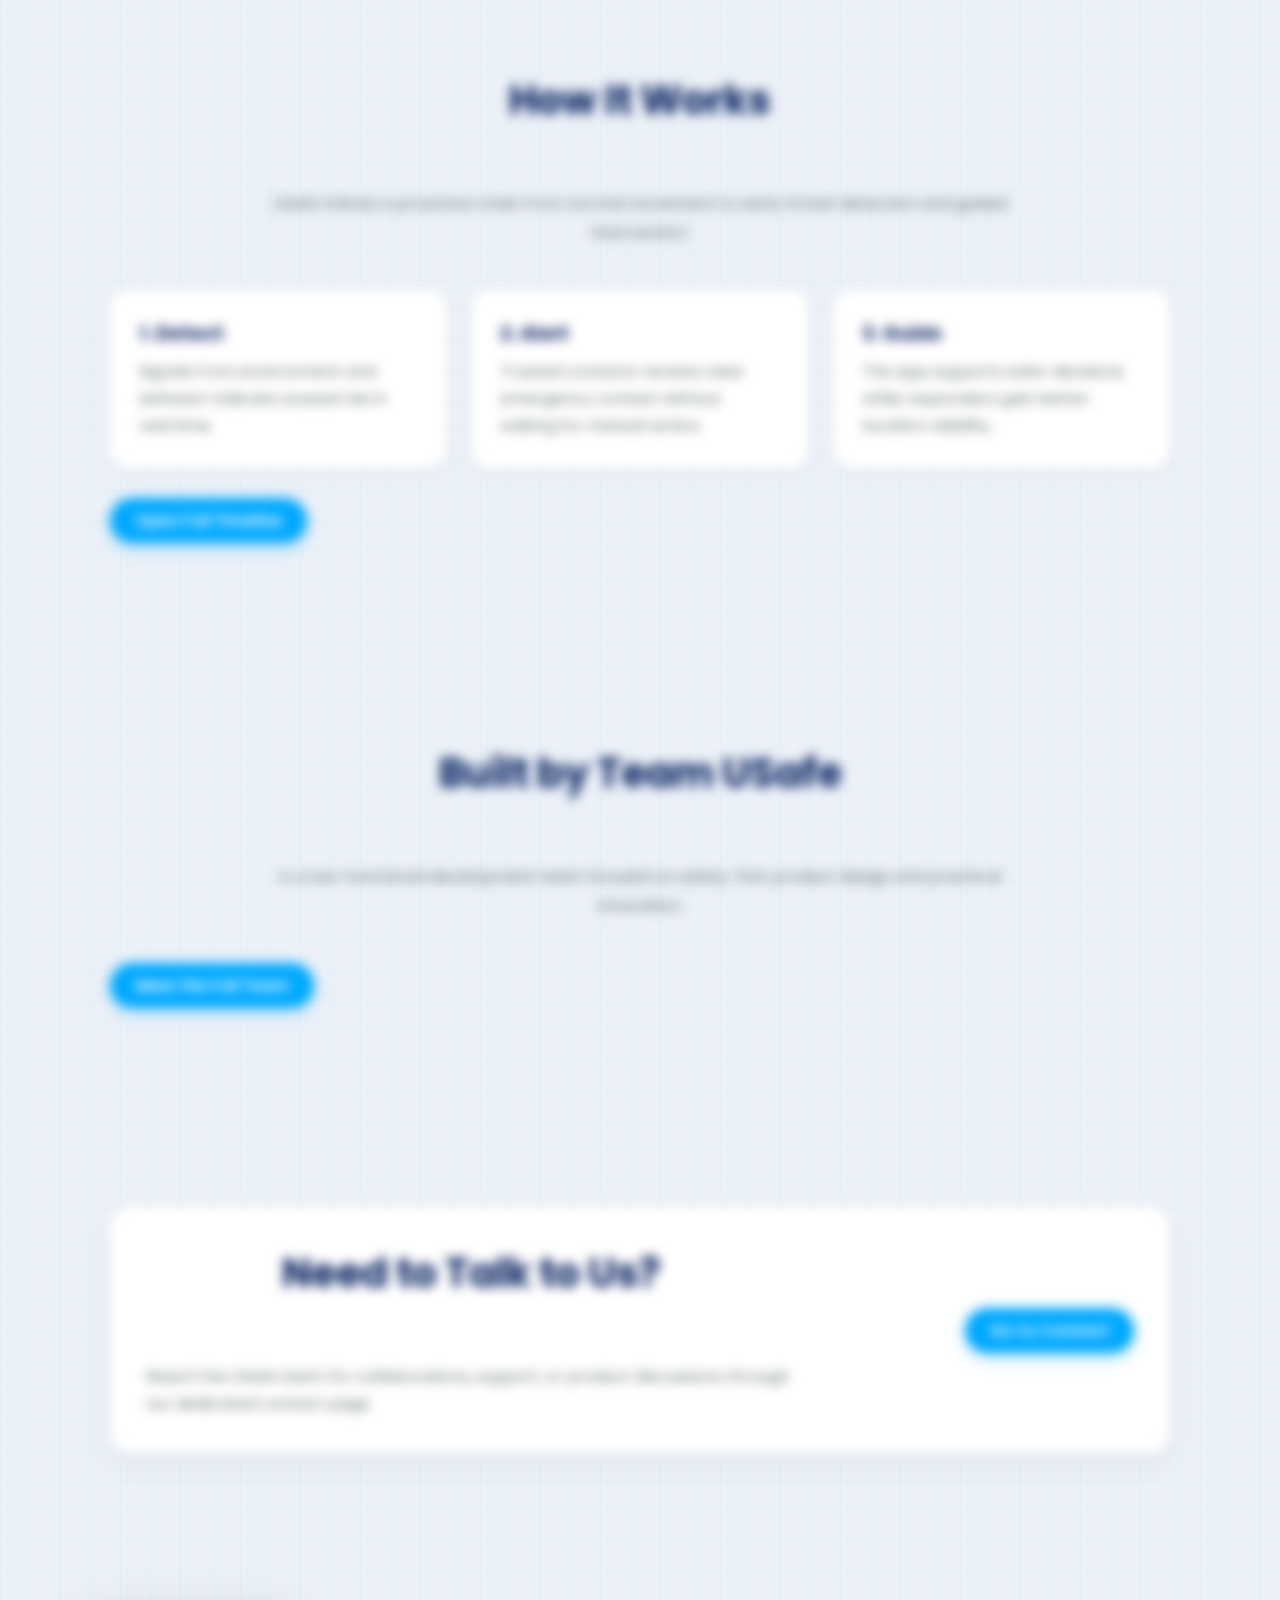
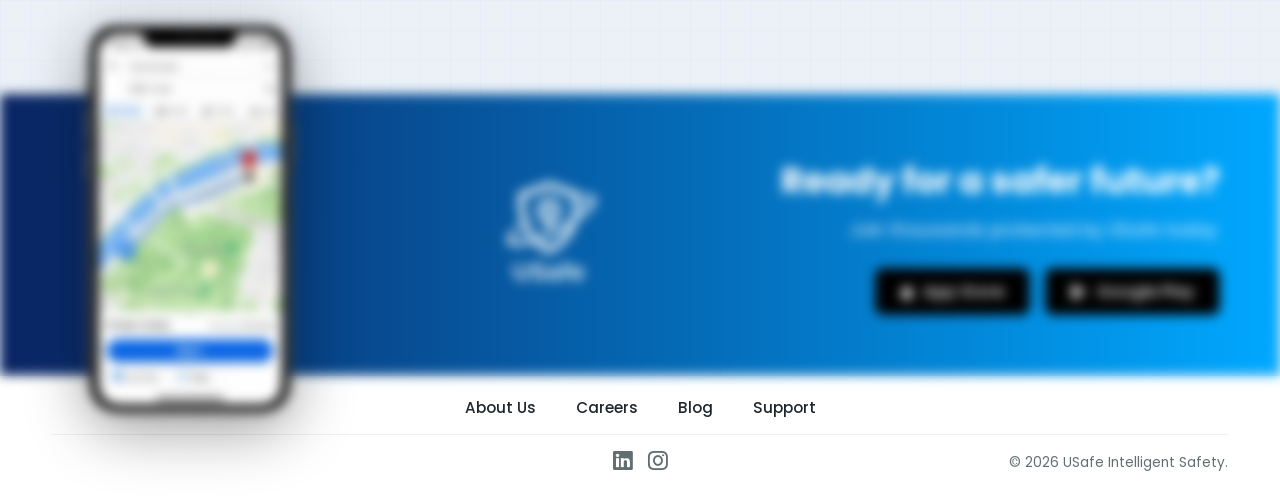
==== commit 07e823e4: "Splash Screen Testing" ====
--- a/index.html
+++ b/index.html
@@ -1,4 +1,4 @@
-﻿<!DOCTYPE html>
+<!DOCTYPE html>
 <html lang="en">
 <head>
     <meta charset="UTF-8">
@@ -81,150 +81,14 @@
                         <strong>Our Mission:</strong> To transform personal safety with proactive, AI-driven protection.
                     </p>
                 </div>
-<div class="goals-grid">
-                <article class="goal-card from-left">
-                    <div class="goal-icon-box"><i class="fas fa-history"></i></div>
-                    <div class="goal-content">
-                        <h3>Shift from Reactive to Proactive</h3>
-                        <p>Current apps wait for user action. USafe detects danger signals and acts automatically.</p>
-                    </div>
-                </article>
-                <article class="goal-card from-right">
-                    <div class="goal-icon-box"><i class="fas fa-bullseye"></i></div>
-                    <div class="goal-content">
-                        <h3>95% Threat Detection Accuracy</h3>
-                        <p>Using advanced audio processing and ML models, we accurately identify genuine distress signals.</p>
-                    </div>
-                </article>
-                <article class="goal-card from-left">
-                    <div class="goal-icon-box"><i class="fas fa-stopwatch"></i></div>
-                    <div class="goal-content">
-                        <h3>Reduce Response Time</h3>
-                        <p>By automating the SOS process, we aim to cut emergency alert times by 40%.</p>
-                    </div>
-                </article>
-                <article class="goal-card from-right">
-                    <div class="goal-icon-box"><i class="fas fa-robot"></i></div>
-                    <div class="goal-content">
-                        <h3>Reduce Human Error</h3>
-                        <p>In panic situations, humans freeze. Our automated system removes the burden of action from the victim.</p>
-                    </div>
-                </article>
-            </div>
-        </div>
-    </section>
-
-<section id="about" class="about-section reveal">
-    <div class="section-container">
-        <h2 class="section-title">About USafe</h2>
-
-        <div class="about-grid">
-
-            <div class="about-text">
-                <p>
-                    <strong>USafe</strong> is an intelligent personal safety application designed to
-                    protect individuals in real-time using modern technology.
-                </p>
-
-                <p>
-                    By combining artificial intelligence, location tracking, and
-                    community alerts, USafe helps users stay safe in uncertain
-                    environments.
-                </p>
-
-                <p>
-                    Our mission is to create a safer world where technology
-                    actively protects people before danger escalates.
-                </p>
-            </div>
-
-            <div class="about-image">
-                <img src="#" alt="USafe Safety Technology">
-            </div>
-
-        </div>
-    </div>
-</section>
-
- <section class="stats-section reveal">
-    <div class="section-container">
-        <h2 class="section-title">USafe Impact</h2>
-
-        <div class="stats-grid">
-
-            <div class="stat-card">
-                <h3 class="stat-number" data-target="95">0</h3>
-                <p>Threat Detection Accuracy</p>
-            </div>
-
-            <div class="stat-card">
-                <h3 class="stat-number" data-target="40">0</h3>
-                <p>Faster Emergency Response</p>
-            </div>
-
-            <div class="stat-card">
-                <h3 class="stat-number" data-target="24">0</h3>
-                <p>AI Safety Monitoring</p>
-            </div>
-
-            <div class="stat-card">
-                <h3 class="stat-number" data-target="5000">0</h3>
-                <p>Users Protected</p>
-            </div>
-
-        </div>
-    </div>
-</section>
-
-    <section id="features" class="features-section reveal">
-        <div class="section-container">
-            <h2 class="section-title">Why Choose USafe?</h2>
-            <div class="features-grid">
-                <div class="feature-card">
-                    <div class="icon-box"><i class="fas fa-shield-alt"></i></div>
-                    <h3>AI Threat Detection</h3>
-                    <p>Predicts potential risks using real-time data and smart geofencing algorithms.</p>
-                </div>
-                <div class="feature-card">
-                    <div class="icon-box"><i class="fas fa-microphone-lines"></i></div>
-                    <h3>Audio SOS Trigger</h3>
-                    <p>Instantly alerts contacts by detecting specific distress sounds or phrases.</p>
-                </div>
-                <div class="feature-card">
-                    <div class="icon-box"><i class="fas fa-users"></i></div>
-                    <h3>Community Network</h3>
-                    <p>Share and view live danger zones with the trusted USafe community.</p>
-                </div>
-                <div class="feature-card">
-                    <div class="icon-box"><i class="fas fa-map-location-dot"></i></div>
-                    <h3>Live Location Share</h3>
-                    <p>Share your real-time journey with loved ones so they can watch over you remotely.</p>
-                </div>
-                <div class="feature-card">
-                    <div class="icon-box"><i class="fas fa-phone-volume"></i></div>
-                    <h3>Fake Call Tool</h3>
-                    <p>Generate a realistic fake incoming call to help you exit uncomfortable situations.</p>
-                </div>
-                <div class="feature-card">
-                    <div class="icon-box"><i class="fas fa-signal"></i></div>
-                    <h3>Offline SMS Mode</h3>
-                    <p>No data? Alerts automatically switch to SMS to ensure your SOS is always sent.</p>
-                </div>
-            </div>
-        </div>
-    </section>
-
-    <section id="how-it-works" class="timeline-section reveal">
-        <div class="section-container">
-            <h2 class="section-title">How USafe Works in Real Life</h2>
-            <div class="timeline">
-                <div class="timeline-item left">
-                    <div class="timeline-content card-shadow">
-                        <div class="content-header">
-                            <i class="fas fa-running" style="color: #f1c40f;"></i>
-                            <h3>Enters High-Risk Area</h3>
-                        </div>
-
+
+                <div class="goals-grid">
+                    <article class="goal-card from-left">
+                        <div class="goal-icon-box"><i class="fas fa-history"></i></div>
+                        <div class="goal-content">
+                            <h3>Shift from Reactive to Proactive</h3>
+                            <p>Current apps wait for user action. USafe detects danger signals and acts automatically.</p>
+                        </div>
                     </article>
                     <article class="goal-card from-right">
                         <div class="goal-icon-box"><i class="fas fa-bullseye"></i></div>
@@ -391,58 +255,9 @@
             </div>
         </div>
     </footer>
-<script>
-        window.addEventListener('scroll', reveal);
-        function reveal(){
-            var reveals = document.querySelectorAll('.reveal');
-            for(var i = 0; i < reveals.length; i++){
-                var windowheight = window.innerHeight;
-                var revealtop = reveals[i].getBoundingClientRect().top;
-                var revealpoint = 150;
-                if(revealtop < windowheight - revealpoint){
-                    reveals[i].classList.add('active');
-                }
-            }
-        }
-
-    const menuToggle = document.getElementById('mobile-menu');
-    const navList = document.getElementById('nav-list');
-
-    menuToggle.addEventListener('click', () => {
-        navList.classList.toggle('active');
-    });
-
-    document.querySelectorAll('.nav-links a').forEach(link => {
-        link.addEventListener('click', () => {
-            navList.classList.remove('active');
-        });
-    });
-    </script>
-
-    <script>
-    const counters = document.querySelectorAll('.stat-number');
-    const animateCounters = () => {
-        counters.forEach(counter => {
-            const target = +counter.getAttribute('data-target');
-            const speed = 200;
-            const increment = target / speed;
-            let count = 0;
-            const updateCount = () => {
-                count += increment;
-                if(count < target){
-                    counter.innerText = Math.ceil(count);
-                    requestAnimationFrame(updateCount);
-                }else{
-                    counter.innerText = target;
-                    counter.classList.add("glow");
-                }
-            };
-            updateCount();
-        });
-    };
-    window.addEventListener("load", animateCounters);
-    </script>
+
+    <script src="js/shared/navigation.js"></script>
+    <script src="js/shared/reveal.js"></script>
+    <script type="module" src="js/pages/home.js"></script>
 </body>
 </html>
-</body>
-</html>
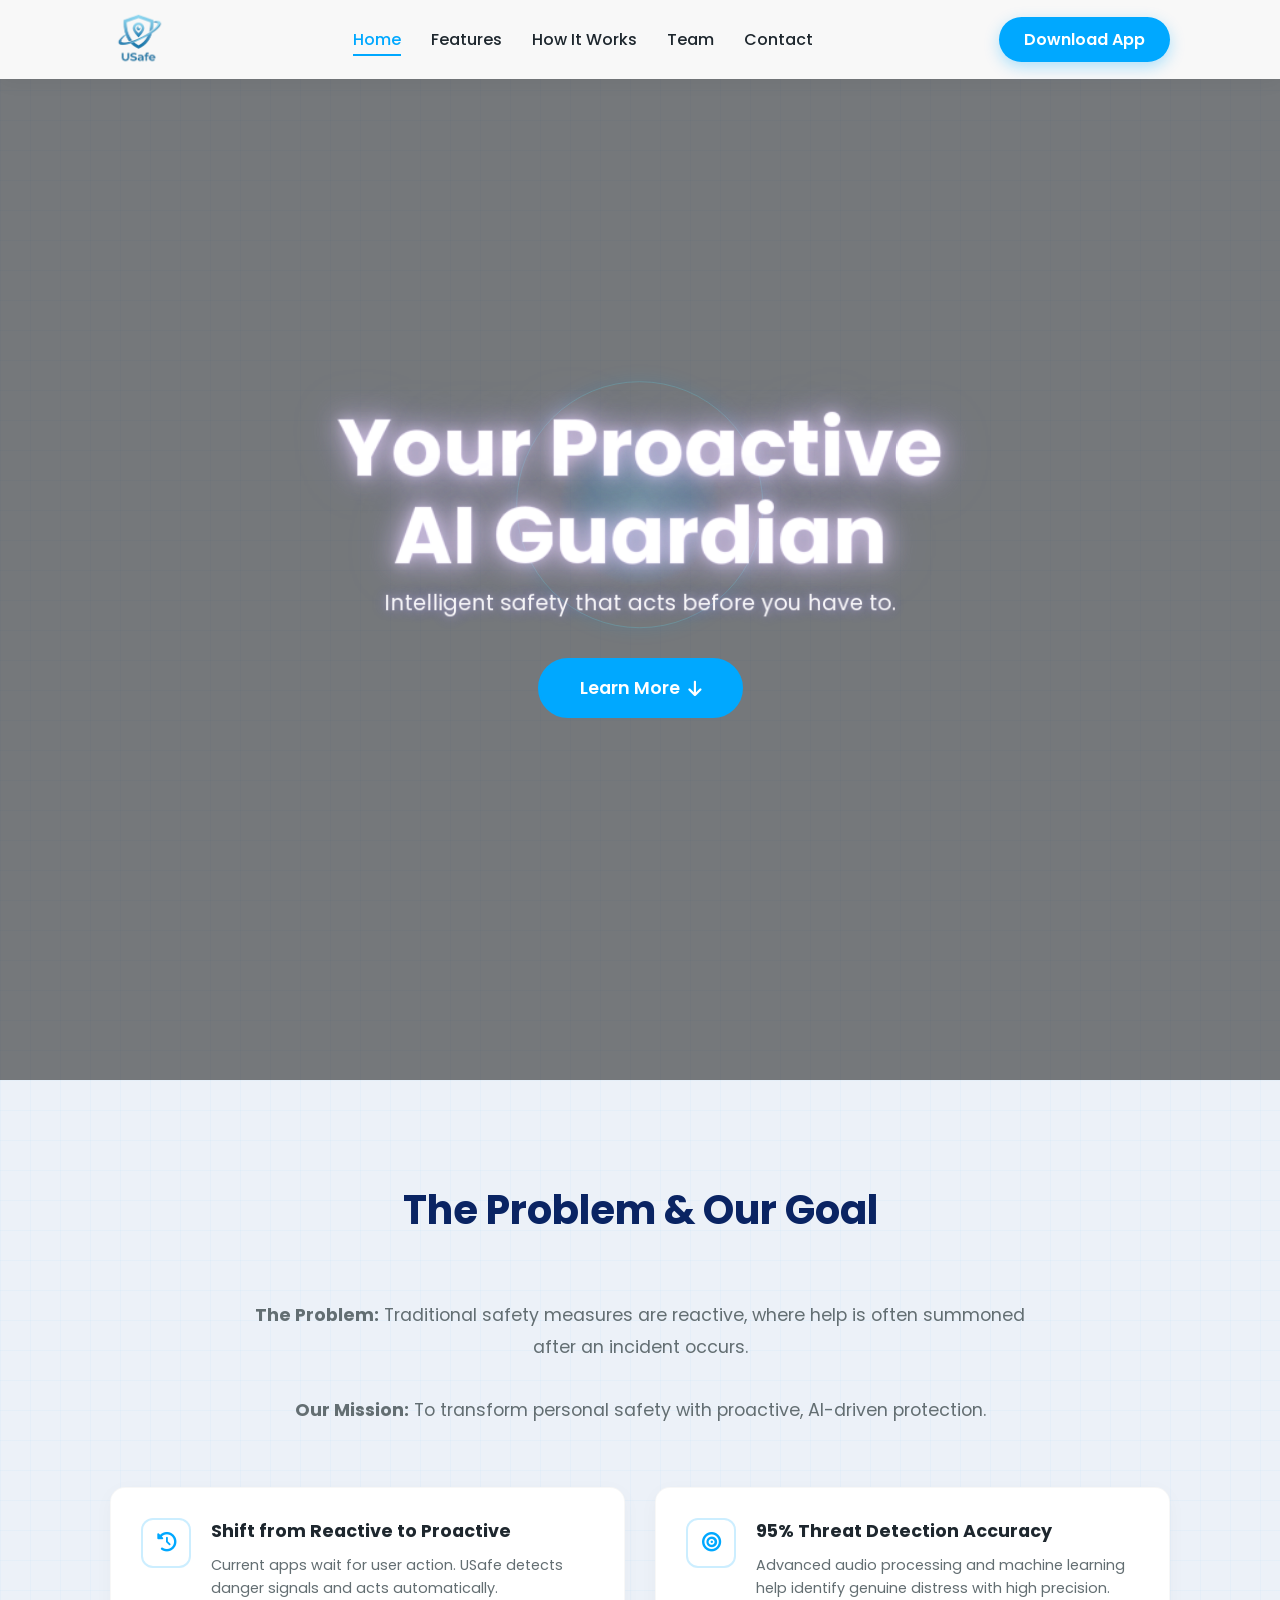
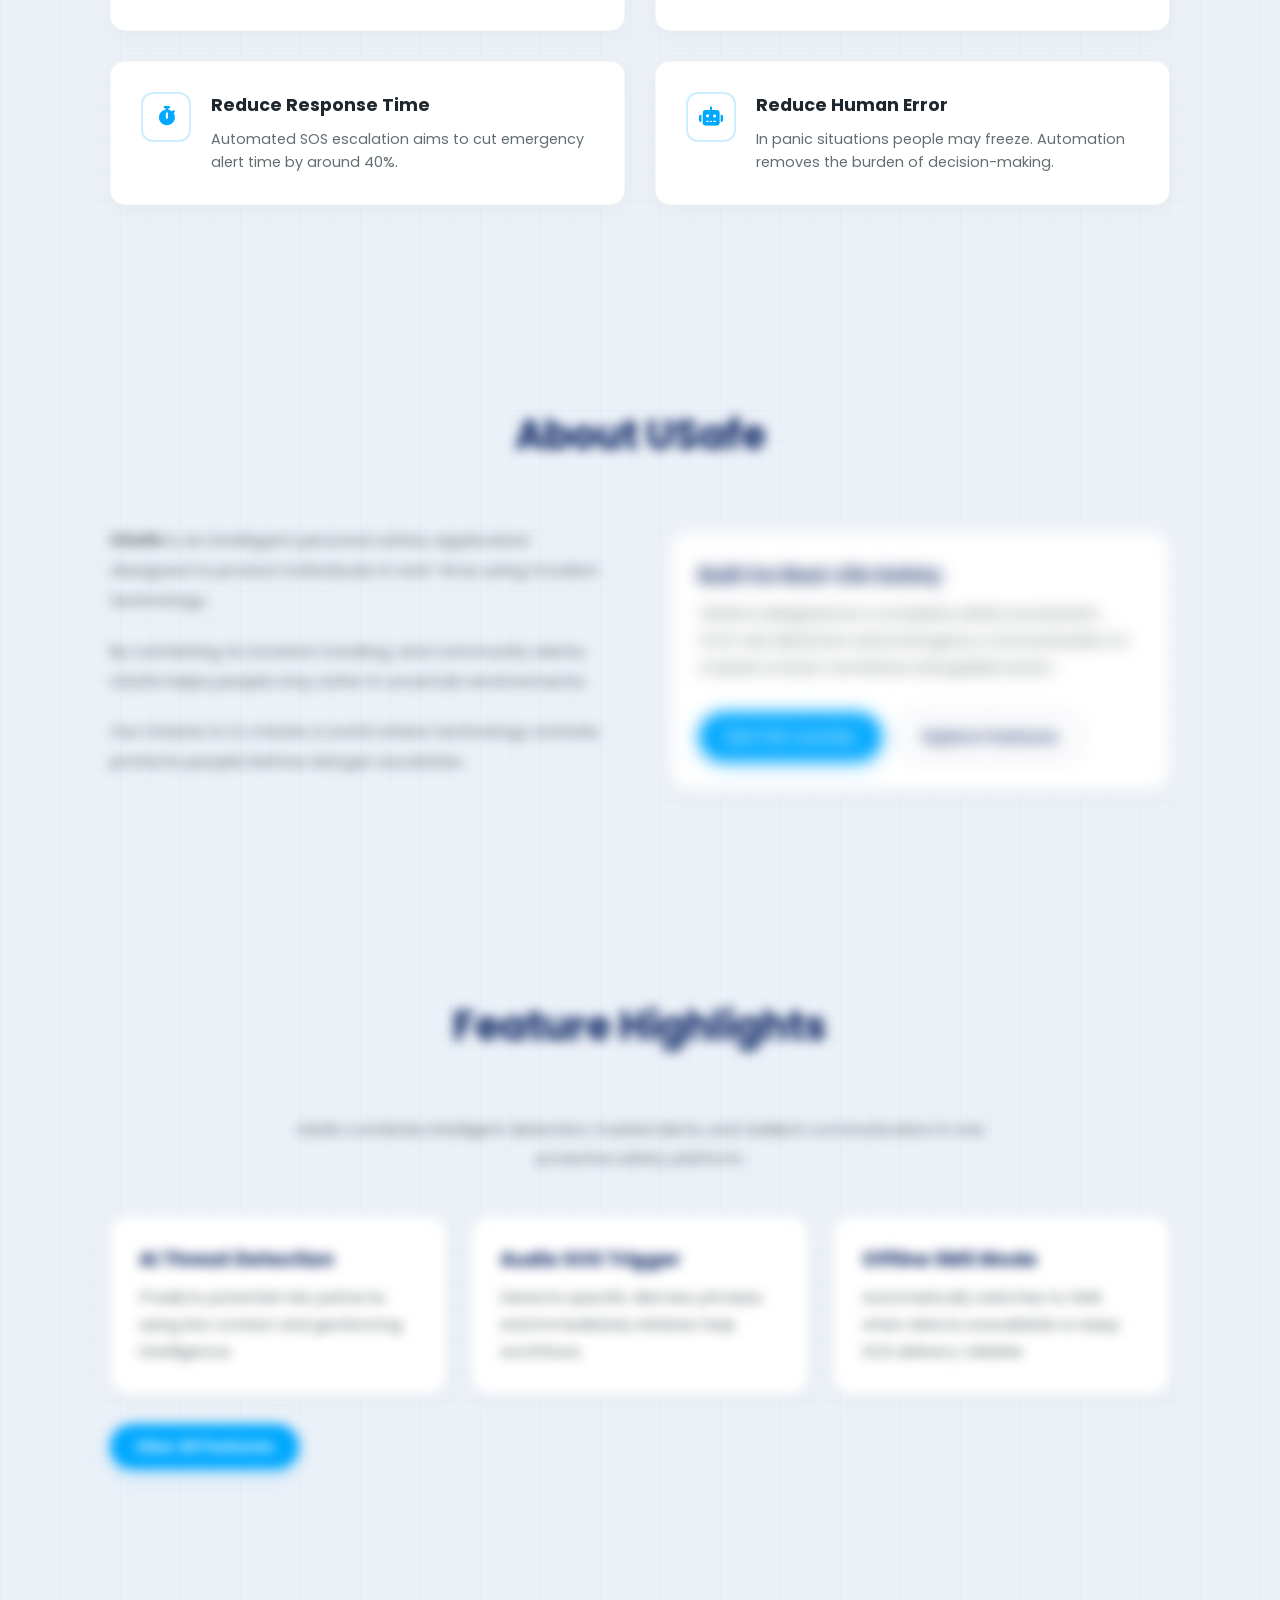
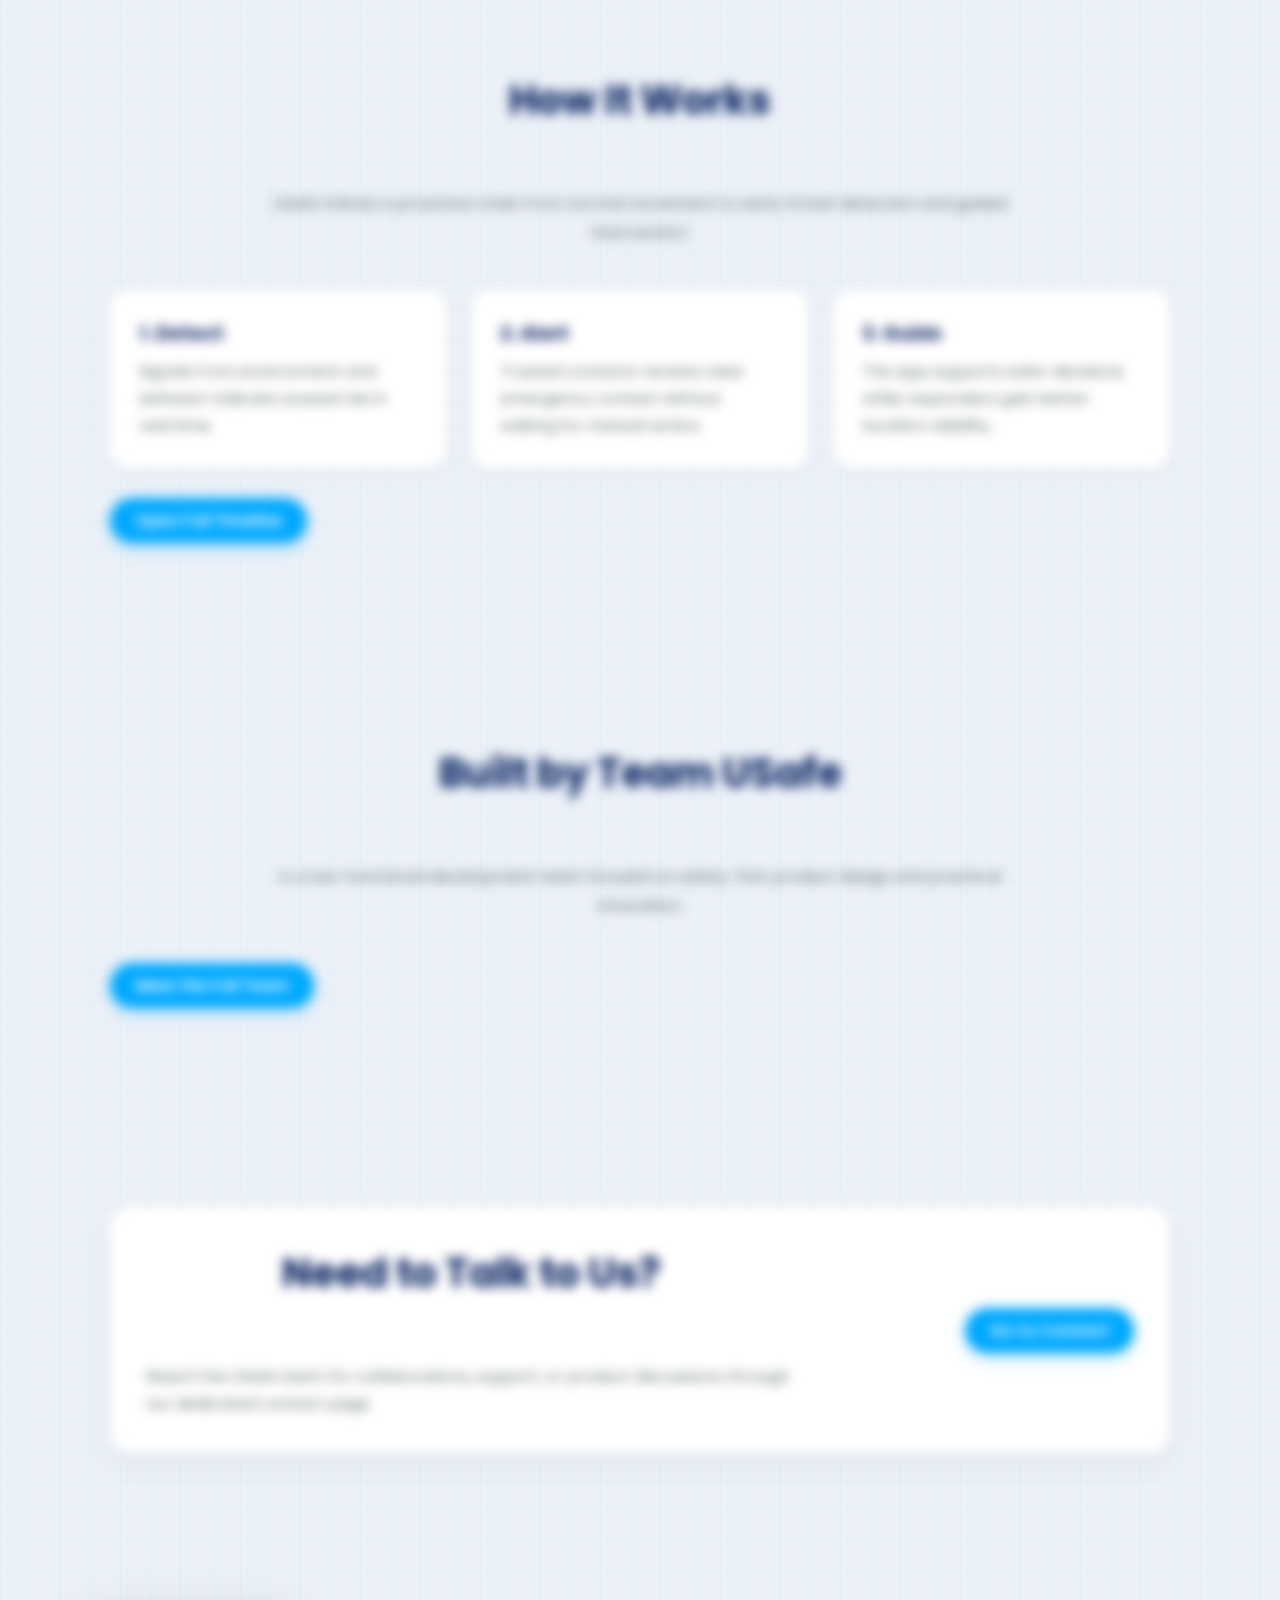
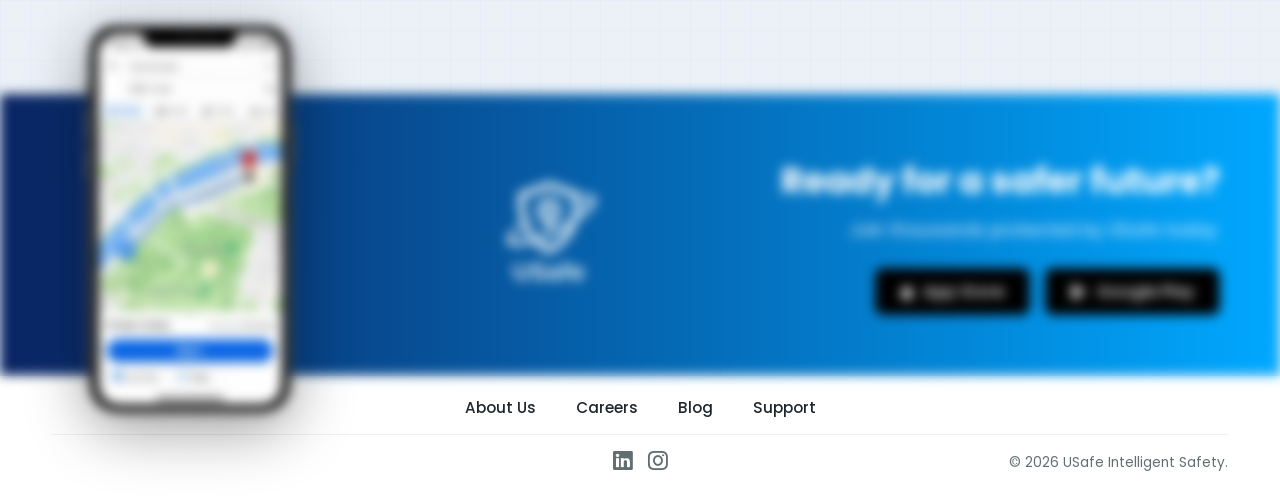
==== commit 32d422bd: "Splash screen bug fix" ====
--- a/index.html
+++ b/index.html
@@ -4,6 +4,26 @@
     <meta charset="UTF-8">
     <meta name="viewport" content="width=device-width, initial-scale=1.0">
     <title>USafe | Intelligent Personal Safety</title>
+    <script>
+        (function () {
+            "use strict";
+
+            try {
+                var navEntry = window.performance && typeof window.performance.getEntriesByType === "function"
+                    ? window.performance.getEntriesByType("navigation")[0]
+                    : null;
+                var isReload = navEntry
+                    ? navEntry.type === "reload"
+                    : !!(window.performance && window.performance.navigation && window.performance.navigation.type === 1);
+
+                if (isReload) {
+                    document.documentElement.classList.add("home-splash-pending");
+                }
+            } catch (error) {
+                // Keep first paint stable even if navigation timing APIs are unavailable.
+            }
+        })();
+    </script>
 
     <link rel="icon" sizes="192x192" href="images/final USafe logo.jpg">
     <link rel="icon" type="image/png" sizes="32x32" href="images/final USafe logo.jpg">
@@ -16,6 +36,8 @@
     <link rel="stylesheet" href="css/components.css">
     <link rel="stylesheet" href="css/animations.css">
     <link rel="stylesheet" href="css/pages/home.css">
+    <link rel="stylesheet" href="css/pages/home-splash.css">
+    <link rel="stylesheet" href="css/pages/home-splash-mobile.css">
 </head>
 <body data-page="home">
     <nav class="navbar">
@@ -256,8 +278,11 @@
         </div>
     </footer>
 
+    <script src="js/pages/home-splash.js"></script>
     <script src="js/shared/navigation.js"></script>
     <script src="js/shared/reveal.js"></script>
     <script type="module" src="js/pages/home.js"></script>
 </body>
 </html>
+
+
--- a/css/pages/home-splash.css
+++ b/css/pages/home-splash.css
@@ -0,0 +1,467 @@
+body.home-splash-lock {
+    overflow: hidden;
+    overflow-x: hidden;
+}
+
+html.home-splash-pending body[data-page="home"] {
+    overflow: hidden;
+    overflow-x: hidden;
+}
+
+html.home-splash-pending body[data-page="home"] > * {
+    visibility: hidden;
+}
+
+html.home-splash-pending body[data-page="home"]::before {
+    content: "";
+    position: fixed;
+    inset: 0;
+    z-index: 3999;
+    pointer-events: none;
+    background: linear-gradient(
+        160deg,
+        rgba(5, 13, 26, 0.48) 0%,
+        rgba(5, 13, 26, 0.36) 50%,
+        rgba(5, 13, 26, 0.56) 100%
+    );
+}
+
+html.home-splash-pending body[data-page="home"] > #home-splash {
+    visibility: visible;
+}
+
+body.home-nav-ready .navbar {
+    transform: translate3d(0, -120%, 0);
+    opacity: 0;
+    transition:
+        transform 0.72s cubic-bezier(0.22, 1, 0.36, 1),
+        opacity 0.52s ease;
+    will-change: transform, opacity;
+}
+
+body.home-nav-ready.home-nav-show .navbar {
+    transform: translate3d(0, 0, 0);
+    opacity: 1;
+}
+
+body.home-hero-seq .hero-copy,
+body.home-hero-seq .btn-learn-more {
+    opacity: 0;
+    pointer-events: none;
+}
+
+body.home-hero-seq .hero-copy {
+    transform: translate3d(0, 10px, 0) scale(0.995);
+    filter: blur(1px);
+    transition:
+        opacity 0.34s cubic-bezier(0.22, 1, 0.36, 1),
+        transform 0.46s cubic-bezier(0.22, 1, 0.36, 1),
+        filter 0.34s ease;
+}
+
+body.home-hero-seq.home-nav-show .hero-copy {
+    opacity: 1;
+    transform: translate3d(0, 0, 0) scale(1);
+    filter: blur(0);
+}
+
+body.home-hero-seq .btn-learn-more {
+    transform: translate3d(0, 16px, 0) scale(0.975);
+    filter: blur(2px);
+    transition:
+        opacity 0.52s cubic-bezier(0.22, 1, 0.36, 1),
+        transform 0.62s cubic-bezier(0.22, 1, 0.36, 1),
+        filter 0.52s ease;
+}
+
+body.home-hero-seq.home-hero-button-show .btn-learn-more {
+    opacity: 1;
+    transform: translate3d(0, 0, 0) scale(1);
+    filter: blur(0);
+    pointer-events: auto;
+}
+
+#home-splash {
+    --fill-duration: 2200ms;
+    --ring-size: clamp(200px, 34vmin, 280px);
+    --btn-size: clamp(120px, 20vmin, 170px);
+    --primary: #3eb8ff;
+    --primary-dim: rgba(62, 184, 255, 0.15);
+    --dark: #050d1a;
+    --white: #ffffff;
+    --off-white: rgba(255, 255, 255, 0.88);
+    --muted: rgba(255, 255, 255, 0.38);
+    --ease-out-expo: cubic-bezier(0.16, 1, 0.3, 1);
+    --ease-smooth: cubic-bezier(0.22, 1, 0.36, 1);
+
+    position: fixed;
+    inset: 0;
+    z-index: 4000;
+    pointer-events: all;
+    display: flex;
+    align-items: center;
+    justify-content: center;
+    font-family: "Poppins", sans-serif;
+}
+
+#home-splash-curtain {
+    position: absolute;
+    inset: 0;
+    will-change: opacity;
+    opacity: 1;
+}
+
+#home-splash-curtain-overlay {
+    position: absolute;
+    inset: 0;
+    background: linear-gradient(
+        160deg,
+        rgba(5, 13, 26, 0.48) 0%,
+        rgba(5, 13, 26, 0.36) 50%,
+        rgba(5, 13, 26, 0.56) 100%
+    );
+}
+
+#home-splash.revealing #home-splash-control,
+#home-splash.revealing #home-splash-status,
+#home-splash.revealing #home-splash-wordmark,
+#home-splash.revealing #home-splash-bottom {
+    transition: opacity 0.45s ease;
+    opacity: 0;
+}
+
+#home-splash.revealing #home-splash-curtain {
+    transition: opacity 1.0s cubic-bezier(0.4, 0, 0.2, 1) 0.05s;
+    opacity: 0;
+}
+
+#home-splash.done {
+    pointer-events: none;
+    visibility: hidden;
+}
+
+#home-splash-wordmark {
+    position: absolute;
+    top: clamp(1.5rem, 3vw, 2.5rem);
+    left: clamp(1.5rem, 3vw, 2.5rem);
+    z-index: 4002;
+    font-size: clamp(0.7rem, 1vw, 0.8rem);
+    font-weight: 600;
+    letter-spacing: 0.28em;
+    text-transform: uppercase;
+    color: var(--primary);
+}
+
+#home-splash-status {
+    position: absolute;
+    top: clamp(1.5rem, 3vw, 2.5rem);
+    right: clamp(1.5rem, 3vw, 2.5rem);
+    z-index: 4002;
+    display: flex;
+    align-items: center;
+    gap: 8px;
+}
+
+.home-splash-live-dot {
+    width: 5px;
+    height: 5px;
+    border-radius: 50%;
+    background: var(--primary);
+    flex-shrink: 0;
+    animation: homeSplashLivePulse 1.4s ease-in-out infinite;
+}
+
+@keyframes homeSplashLivePulse {
+    0%,
+    100% {
+        opacity: 1;
+        transform: scale(1);
+    }
+    50% {
+        opacity: 0.3;
+        transform: scale(0.7);
+    }
+}
+
+#home-splash-status-text {
+    font-size: clamp(0.6rem, 0.75vw, 0.7rem);
+    letter-spacing: 0.28em;
+    text-transform: uppercase;
+    color: var(--muted);
+    font-weight: 400;
+    white-space: nowrap;
+}
+
+#home-splash-control {
+    position: relative;
+    z-index: 4002;
+    display: flex;
+    flex-direction: column;
+    align-items: center;
+    gap: clamp(1.8rem, 3.5vmin, 2.8rem);
+}
+
+#home-splash-top-label {
+    font-size: clamp(0.6rem, 0.85vw, 0.72rem);
+    letter-spacing: 0.36em;
+    text-transform: uppercase;
+    color: var(--muted);
+    font-weight: 400;
+    text-align: center;
+    transition: opacity 0.3s ease;
+}
+
+#home-splash-control.filling #home-splash-top-label {
+    opacity: 0;
+}
+
+#home-splash-ring-wrap {
+    position: relative;
+    width: var(--ring-size);
+    height: var(--ring-size);
+    display: flex;
+    align-items: center;
+    justify-content: center;
+}
+
+.home-splash-pulse-ring {
+    position: absolute;
+    inset: 0;
+    border-radius: 50%;
+    border: 1px solid rgba(62, 184, 255, 0.25);
+    animation: homeSplashPulseExpand 2.8s ease-out infinite;
+    opacity: 0;
+    will-change: transform, opacity;
+    pointer-events: none;
+}
+
+.home-splash-pulse-ring:nth-child(2) {
+    animation-delay: 0.93s;
+}
+
+.home-splash-pulse-ring:nth-child(3) {
+    animation-delay: 1.86s;
+}
+
+@keyframes homeSplashPulseExpand {
+    0% {
+        transform: scale(1);
+        opacity: 0.5;
+    }
+    80% {
+        transform: scale(1.28);
+        opacity: 0;
+    }
+    100% {
+        transform: scale(1.28);
+        opacity: 0;
+    }
+}
+
+#home-splash-control.filling .home-splash-pulse-ring {
+    animation-play-state: paused;
+    opacity: 0 !important;
+}
+
+#home-splash-ring-svg {
+    position: absolute;
+    inset: 0;
+    width: 100%;
+    height: 100%;
+    transform: rotate(-90deg);
+}
+
+#home-splash-ring-track {
+    fill: none;
+    stroke: rgba(62, 184, 255, 0.12);
+    stroke-linecap: round;
+}
+
+#home-splash-ring-progress {
+    fill: none;
+    stroke: var(--primary);
+    stroke-linecap: round;
+    will-change: stroke-dashoffset;
+    transition: stroke-dashoffset var(--fill-duration) linear;
+    filter: drop-shadow(0 0 6px rgba(62, 184, 255, 0.5));
+}
+
+#home-splash-ring-progress.idle {
+    transition: none;
+}
+
+#home-splash-btn {
+    position: relative;
+    width: var(--btn-size);
+    height: var(--btn-size);
+    border-radius: 50%;
+    background: rgba(255, 255, 255, 0.97);
+    border: none;
+    cursor: pointer;
+    outline: none;
+    -webkit-tap-highlight-color: transparent;
+    touch-action: manipulation;
+    user-select: none;
+    display: flex;
+    flex-direction: column;
+    align-items: center;
+    justify-content: center;
+    gap: clamp(4px, 0.7vmin, 7px);
+    box-shadow:
+        0 0 0 1px rgba(62, 184, 255, 0.3),
+        0 0 0 5px rgba(255, 255, 255, 0.08),
+        0 8px 40px rgba(0, 0, 0, 0.28),
+        0 0 60px rgba(62, 184, 255, 0.08);
+    transition: transform 0.22s var(--ease-smooth), box-shadow 0.22s ease;
+}
+
+#home-splash-btn:hover {
+    box-shadow:
+        0 0 0 1px rgba(62, 184, 255, 0.5),
+        0 0 0 5px rgba(255, 255, 255, 0.1),
+        0 8px 40px rgba(0, 0, 0, 0.28),
+        0 0 70px rgba(62, 184, 255, 0.15);
+}
+
+#home-splash-btn.pressed {
+    transform: scale(0.94);
+}
+
+#home-splash-btn-text {
+    font-family: "DM Sans", sans-serif;
+    font-size: clamp(1.5rem, 3.6vmin, 2.2rem);
+    font-weight: 500;
+    letter-spacing: 0.22em;
+    color: rgba(10, 36, 99, 0.88);
+    line-height: 1;
+    text-indent: 0.22em;
+    transition: opacity 0.3s ease;
+}
+
+#home-splash-btn-tap {
+    font-family: "DM Sans", sans-serif;
+    font-size: clamp(0.44rem, 0.8vmin, 0.58rem);
+    font-weight: 400;
+    letter-spacing: 0.26em;
+    text-transform: uppercase;
+    color: rgba(5, 13, 26, 0.42);
+    line-height: 1;
+    text-indent: 0.26em;
+    transition: opacity 0.25s ease;
+}
+
+#home-splash-btn-active {
+    position: absolute;
+    bottom: 20%;
+    font-family: "DM Sans", sans-serif;
+    font-size: clamp(0.4rem, 0.78vmin, 0.52rem);
+    font-weight: 400;
+    letter-spacing: 0.32em;
+    text-transform: uppercase;
+    color: var(--primary);
+    text-indent: 0.32em;
+    opacity: 0;
+    pointer-events: none;
+}
+
+@keyframes homeSplashBlink {
+    0%,
+    100% {
+        opacity: 1;
+    }
+    50% {
+        opacity: 0;
+    }
+}
+
+#home-splash-control.filling #home-splash-btn-tap {
+    opacity: 0;
+}
+
+#home-splash-control.filling #home-splash-btn-active {
+    opacity: 1;
+    animation: homeSplashBlink 0.9s step-end infinite;
+}
+
+#home-splash-hint {
+    font-size: clamp(0.58rem, 0.82vw, 0.68rem);
+    letter-spacing: 0.26em;
+    text-transform: uppercase;
+    color: rgba(255, 255, 255, 0.22);
+    font-weight: 400;
+    text-align: center;
+    transition: opacity 0.4s ease;
+}
+
+#home-splash-control.filling #home-splash-hint {
+    opacity: 0;
+}
+
+#home-splash-bottom {
+    position: absolute;
+    bottom: clamp(1.5rem, 3vw, 2.5rem);
+    left: clamp(1.5rem, 3vw, 2.5rem);
+    right: clamp(1.5rem, 3vw, 2.5rem);
+    z-index: 4002;
+    display: flex;
+    justify-content: space-between;
+    align-items: flex-end;
+}
+
+.home-splash-stat {
+    text-align: left;
+}
+
+.home-splash-stat.right {
+    text-align: right;
+}
+
+.home-splash-stat-num {
+    font-size: clamp(1.3rem, 2.2vw, 1.7rem);
+    font-weight: 600;
+    color: rgba(255, 255, 255, 0.9);
+    line-height: 1;
+    margin-bottom: 0.25rem;
+}
+
+.home-splash-safe-word {
+    font-size: 1.18em;
+    color: var(--primary);
+}
+
+.home-splash-stat-label {
+    font-size: clamp(0.58rem, 0.78vw, 0.68rem);
+    font-weight: 400;
+    letter-spacing: 0.22em;
+    text-transform: uppercase;
+    color: var(--muted);
+}
+
+@media (prefers-reduced-motion: reduce) {
+    body.home-hero-seq .hero-copy,
+    body.home-hero-seq .btn-learn-more {
+        transition-duration: 0.22s;
+        filter: none;
+    }
+
+    body.home-nav-ready .navbar {
+        transition-duration: 0.24s;
+    }
+
+    .home-splash-pulse-ring,
+    .home-splash-live-dot {
+        animation: none;
+    }
+
+    #home-splash-btn-active {
+        animation: none;
+    }
+
+    #home-splash.revealing #home-splash-curtain {
+        transition-duration: 0.35s;
+    }
+
+    #home-splash-ring-progress {
+        transition-duration: 0.7s !important;
+    }
+}
--- a/css/pages/home-splash-mobile.css
+++ b/css/pages/home-splash-mobile.css
@@ -0,0 +1,186 @@
+@media (max-width: 768px) {
+    html,
+    body,
+    body.home-splash-lock {
+        overflow-x: hidden;
+    }
+
+    #home-splash,
+    #home-splash * {
+        box-sizing: border-box;
+    }
+
+    #home-splash {
+        --ring-size: clamp(172px, 52vw, 228px);
+        --btn-size: clamp(106px, 34vw, 142px);
+        position: fixed;
+        inset: 0;
+        width: 100%;
+        min-height: 100dvh;
+        padding: 0;
+        overflow: hidden;
+        display: block;
+    }
+
+    #home-splash-curtain,
+    #home-splash-curtain-overlay {
+        position: absolute;
+        inset: 0;
+        width: 100%;
+        height: 100%;
+    }
+
+    #home-splash-wordmark,
+    #home-splash-status {
+        top: calc(env(safe-area-inset-top) + 12px);
+        z-index: 4003;
+    }
+
+    #home-splash-wordmark {
+        left: calc(env(safe-area-inset-left) + 14px);
+        max-width: 45vw;
+        overflow: hidden;
+        text-overflow: ellipsis;
+        white-space: nowrap;
+        letter-spacing: 0.22em;
+    }
+
+    #home-splash-status {
+        right: calc(env(safe-area-inset-right) + 14px);
+        left: auto;
+        max-width: min(54vw, 220px);
+        min-width: 0;
+        display: flex;
+        align-items: flex-start;
+        justify-content: flex-end;
+        gap: 6px;
+        overflow: hidden;
+    }
+
+    .home-splash-live-dot {
+        margin-top: 0.32em;
+        flex: 0 0 5px;
+    }
+
+    #home-splash-status-text {
+        display: block;
+        min-width: 0;
+        max-width: 100%;
+        font-size: clamp(0.5rem, 1.8vw, 0.62rem);
+        letter-spacing: 0.12em;
+        line-height: 1.35;
+        white-space: normal;
+        overflow-wrap: anywhere;
+        text-align: right;
+    }
+
+    #home-splash-control {
+        position: absolute;
+        left: 50%;
+        top: 50%;
+        transform: translate(-50%, -50%);
+        width: min(92vw, 360px);
+        margin: 0;
+        padding: 0 10px;
+        gap: 1.15rem;
+        align-items: center;
+        text-align: center;
+    }
+
+    #home-splash-ring-wrap {
+        margin: 0 auto;
+    }
+
+    #home-splash-top-label {
+        width: 100%;
+        text-align: center;
+        font-size: 0.58rem;
+        letter-spacing: 0.24em;
+    }
+
+    #home-splash-btn-text {
+        font-size: clamp(1.35rem, 6.7vw, 1.95rem);
+    }
+
+    #home-splash-btn-tap {
+        font-size: clamp(0.4rem, 1.9vw, 0.52rem);
+        letter-spacing: 0.2em;
+    }
+
+    #home-splash-btn-active {
+        font-size: clamp(0.37rem, 1.7vw, 0.48rem);
+        letter-spacing: 0.24em;
+    }
+
+    #home-splash-hint {
+        width: 100%;
+        max-width: 300px;
+        margin: 0 auto;
+        font-size: 0.55rem;
+        letter-spacing: 0.17em;
+        line-height: 1.45;
+        text-align: center;
+    }
+
+    #home-splash-bottom {
+        left: calc(env(safe-area-inset-left) + 14px);
+        right: calc(env(safe-area-inset-right) + 14px);
+        bottom: calc(env(safe-area-inset-bottom) + 12px);
+        width: auto;
+        gap: 10px;
+    }
+
+    .home-splash-stat {
+        min-width: 0;
+    }
+
+    .home-splash-stat-num {
+        font-size: clamp(1.02rem, 4.8vw, 1.3rem);
+    }
+
+    .home-splash-stat-label {
+        font-size: 0.5rem;
+        letter-spacing: 0.14em;
+    }
+}
+
+@media (max-width: 480px) {
+    #home-splash {
+        --ring-size: clamp(160px, 58vw, 200px);
+        --btn-size: clamp(100px, 36vw, 126px);
+    }
+
+    #home-splash-wordmark {
+        max-width: 42vw;
+    }
+
+    #home-splash-status {
+        max-width: min(50vw, 180px);
+    }
+
+    #home-splash-control {
+        width: min(94vw, 320px);
+    }
+
+    #home-splash-bottom {
+        flex-direction: column;
+        align-items: center;
+        text-align: center;
+        gap: 8px;
+    }
+
+    .home-splash-stat,
+    .home-splash-stat.right {
+        text-align: center;
+    }
+}
+
+@media (max-width: 768px) and (max-height: 740px) {
+    #home-splash-control {
+        top: 48%;
+    }
+
+    #home-splash-bottom {
+        bottom: calc(env(safe-area-inset-bottom) + 8px);
+    }
+}
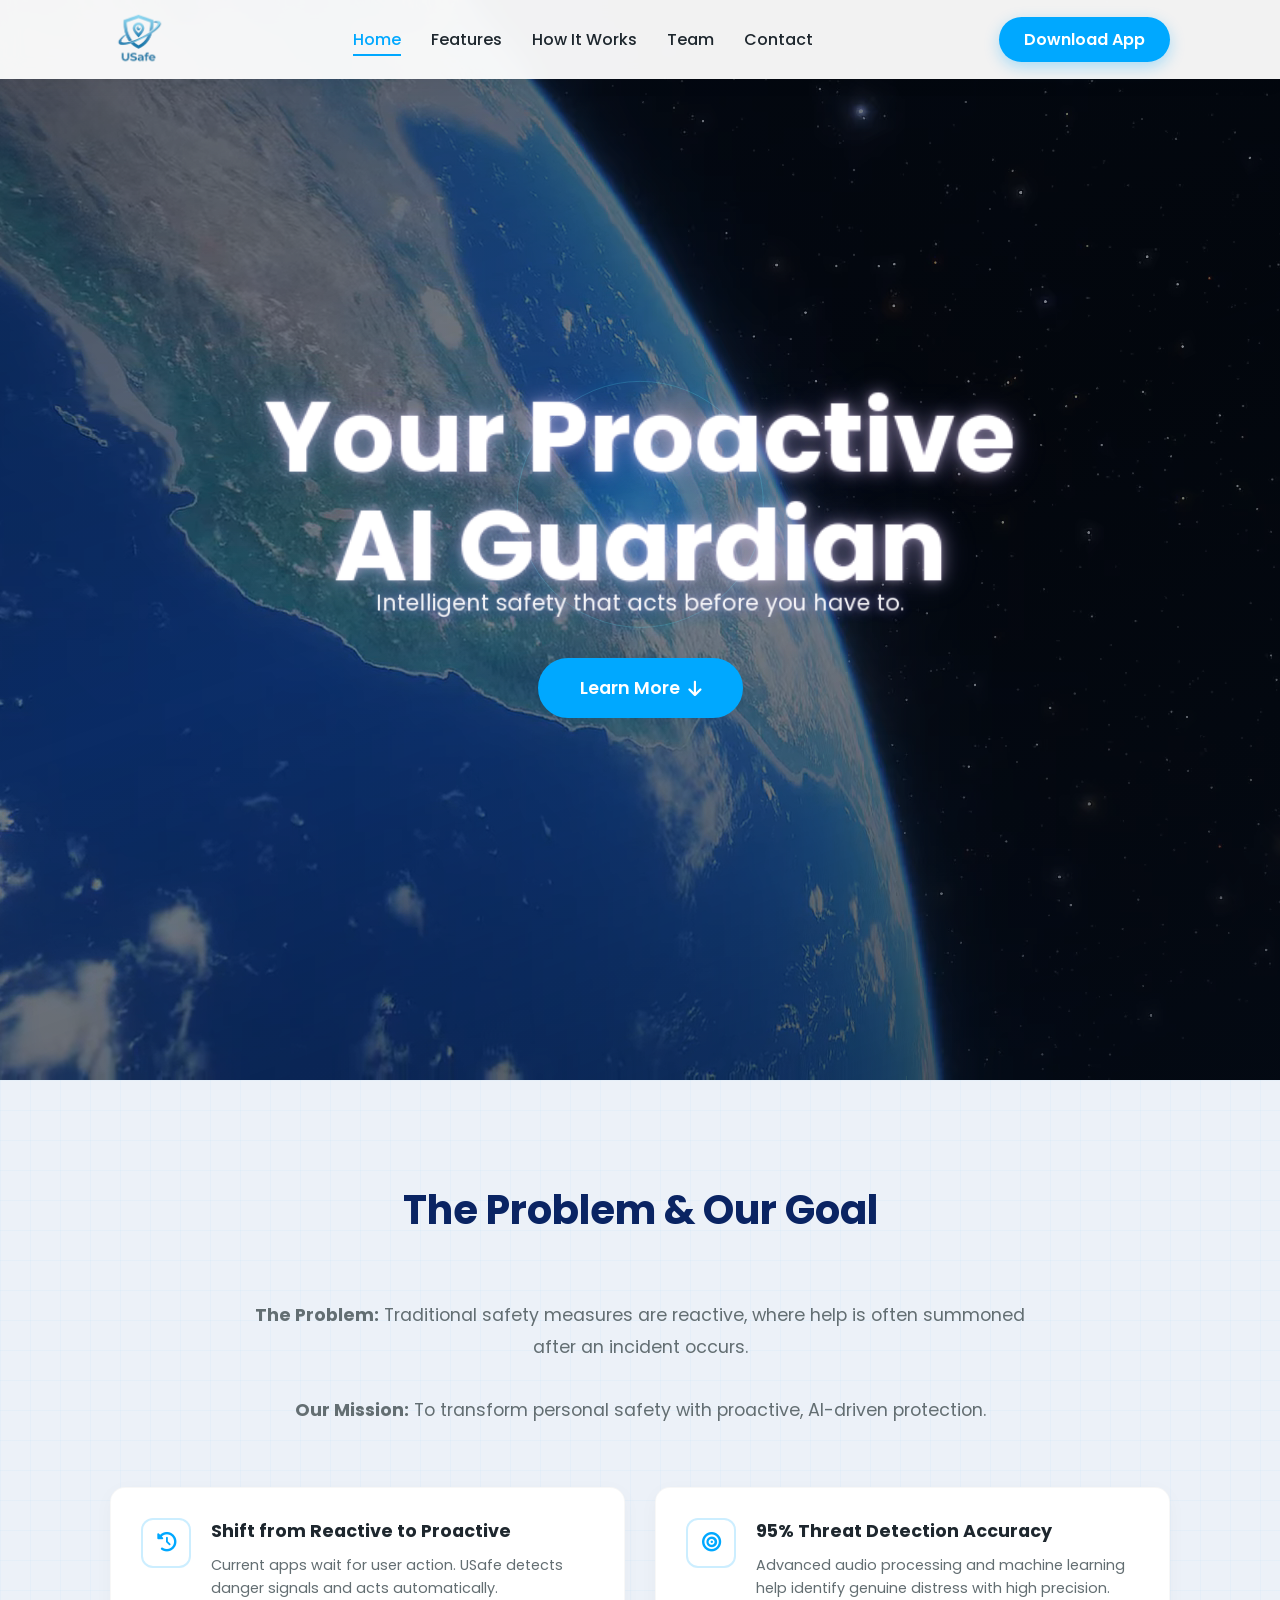
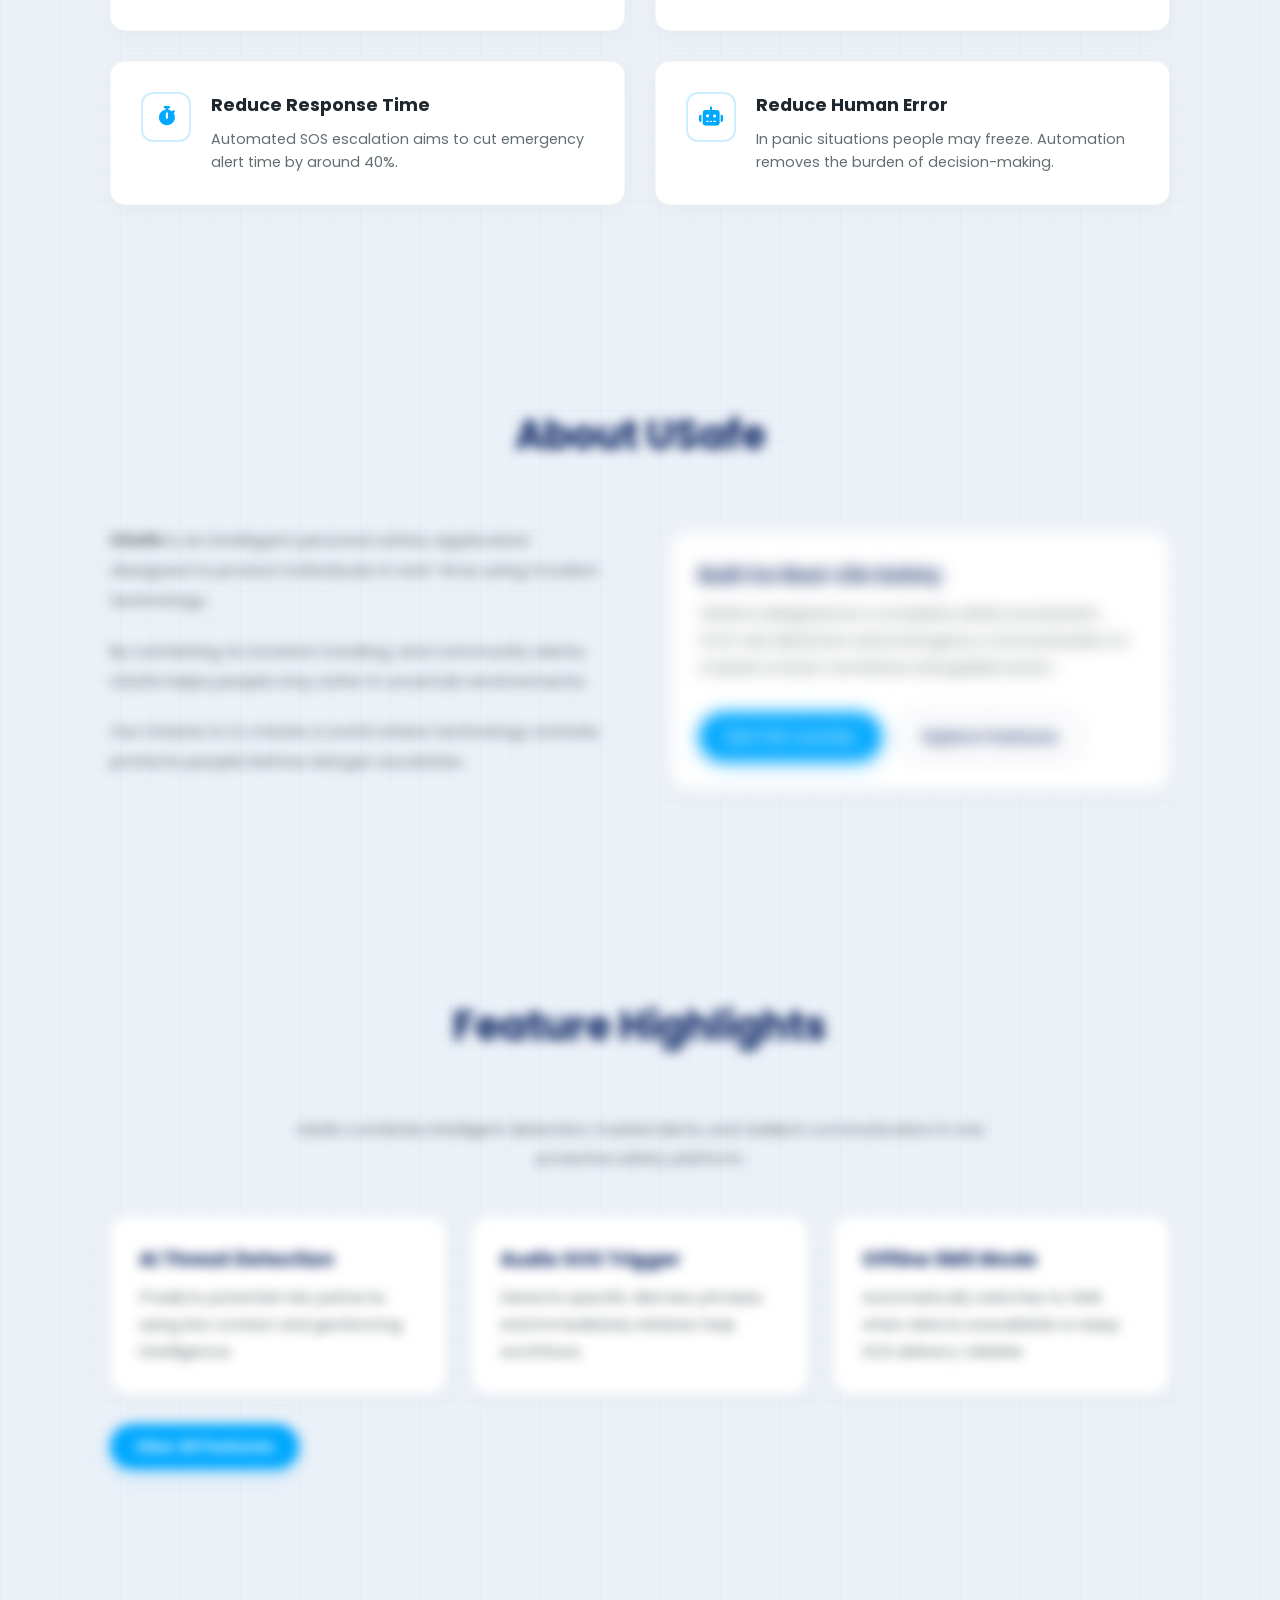
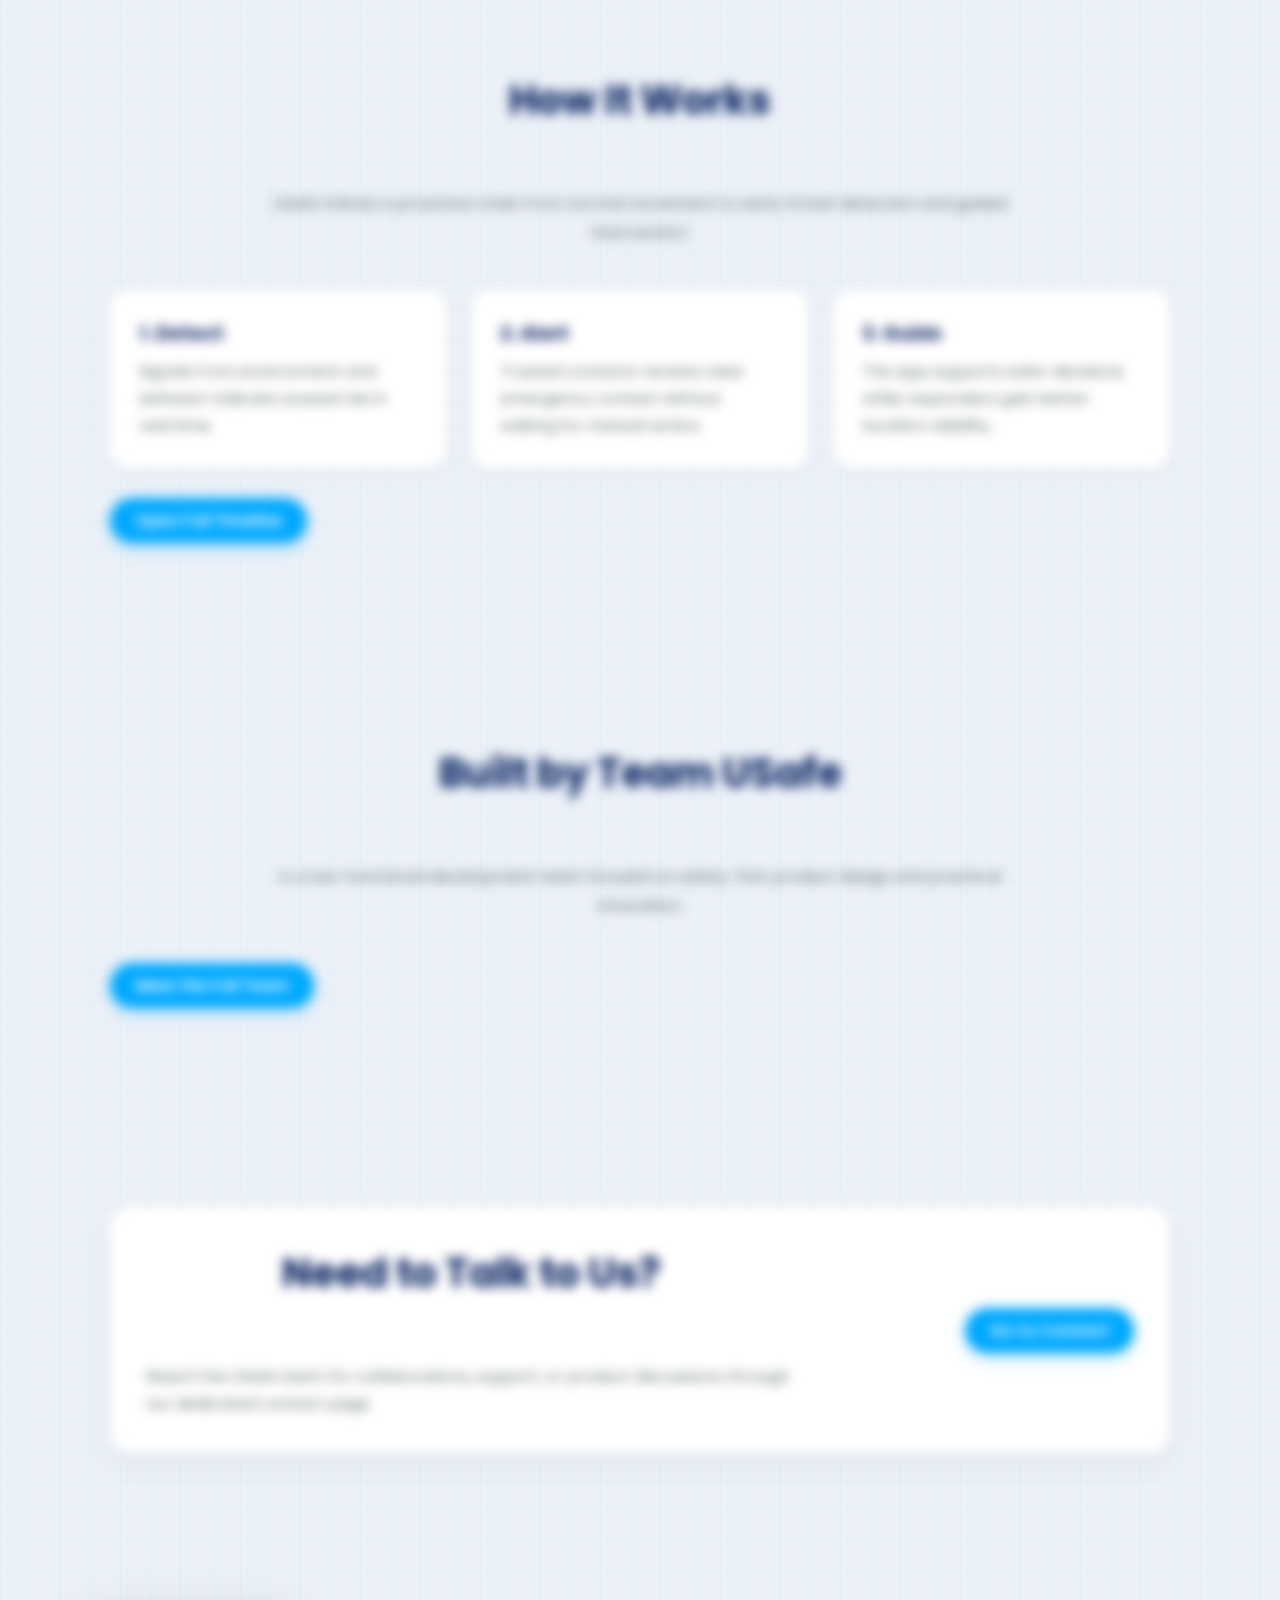
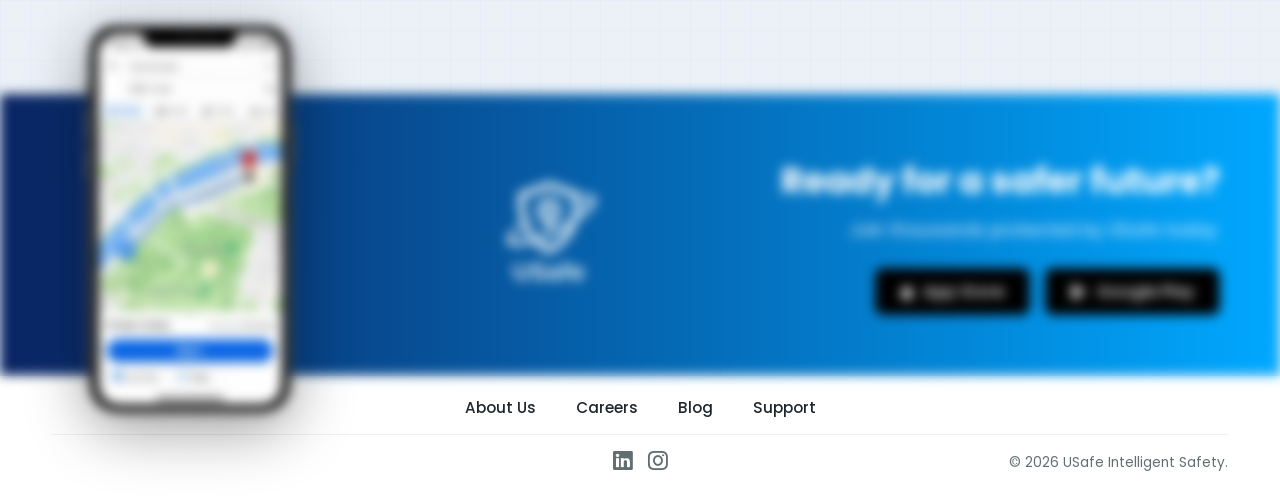
==== commit 951c5975: "Splash Screen Optimization" ====
--- a/index.html
+++ b/index.html
@@ -62,7 +62,8 @@
     </nav>
 
     <header class="hero-section">
-        <video autoplay muted loop playsinline class="hero-video">
+        <video autoplay muted loop playsinline preload="auto" poster="images/homeAndSplash/pre_load_hero_bg.webp" class="hero-video">
+            <source src="images/homeAndSplash/hero_bg.webm" type="video/webm">
             <source src="images/hero_bg.mp4" type="video/mp4">
             Your browser does not support the video tag.
         </video>
--- a/css/pages/home.css
+++ b/css/pages/home.css
@@ -1,4 +1,4 @@
-﻿.hero-section {
+.hero-section {
     height: 120vh;
     width: 100%;
     margin-top: 0;
@@ -9,6 +9,7 @@
     position: relative;
     overflow: hidden;
     text-align: center;
+    background: #050d1a url("../../images/homeAndSplash/pre_load_hero_bg.webp") center / cover no-repeat;
 }
 
 .hero-video {
@@ -19,12 +20,23 @@
     height: 100%;
     object-fit: cover;
     z-index: 0;
+    opacity: 0;
+    transition: opacity 0.45s ease;
+}
+
+.hero-section.video-ready .hero-video {
+    opacity: 1;
 }
 
 .hero-overlay {
     position: absolute;
     inset: 0;
-    background: rgba(0, 0, 0, 0.5);
+    background: linear-gradient(
+        160deg,
+        rgba(5, 13, 26, 0.65) 0%,
+        rgba(5, 13, 26, 0.5) 50%,
+        rgba(5, 13, 26, 0.72) 100%
+    );
     z-index: 1;
 }
 
@@ -58,7 +70,7 @@
 .hero-copy {
     --hero-title-scale: 1;
     --hero-subtitle-scale: 1;
-    --hero-title-glow: rgba(229, 209, 250, 0.9);
+    --hero-title-glow: rgba(229, 209, 250, 0.45);
     --hero-subtitle-glow: rgba(163, 156, 244, 0.75);
     overflow: visible;
 }
@@ -67,11 +79,11 @@
     transform: translateZ(0) scale(var(--hero-title-scale));
     transform-origin: center center;
     will-change: transform;
-    -webkit-text-stroke: 1px rgba(229, 209, 250, 0.26);
+    -webkit-text-stroke: 0.7px rgba(229, 209, 250, 0.2);
     text-shadow:
-        0 0 10px rgba(229, 209, 250, 0.38),
-        0 0 22px var(--hero-title-glow),
-        0 0 42px rgba(163, 156, 244, 0.42);
+        0 0 5px rgba(229, 209, 250, 0.24),
+        0 0 12px var(--hero-title-glow),
+        0 0 24px rgba(163, 156, 244, 0.24);
     animation: heroTitleGlow 3.2s ease-in-out infinite;
 }
 
@@ -354,10 +366,10 @@
 
 @keyframes heroTitleGlow {
     0%, 100% {
-        text-shadow: 0 0 8px rgba(229, 209, 250, 0.32), 0 0 20px rgba(229, 209, 250, 0.6), 0 0 36px rgba(163, 156, 244, 0.32);
+        text-shadow: 0 0 4px rgba(229, 209, 250, 0.2), 0 0 11px rgba(229, 209, 250, 0.38), 0 0 20px rgba(163, 156, 244, 0.2);
     }
     50% {
-        text-shadow: 0 0 14px rgba(229, 209, 250, 0.6), 0 0 28px rgba(229, 209, 250, 0.95), 0 0 56px rgba(163, 156, 244, 0.55);
+        text-shadow: 0 0 7px rgba(229, 209, 250, 0.32), 0 0 16px rgba(229, 209, 250, 0.55), 0 0 32px rgba(163, 156, 244, 0.3);
     }
 }
 
@@ -441,3 +453,4 @@
         opacity: 1;
     }
 }
+
--- a/css/pages/home-splash.css
+++ b/css/pages/home-splash.css
@@ -18,12 +18,14 @@
     inset: 0;
     z-index: 3999;
     pointer-events: none;
-    background: linear-gradient(
-        160deg,
-        rgba(5, 13, 26, 0.48) 0%,
-        rgba(5, 13, 26, 0.36) 50%,
-        rgba(5, 13, 26, 0.56) 100%
-    );
+    background:
+        linear-gradient(
+            160deg,
+            rgba(5, 13, 26, 0.48) 0%,
+            rgba(5, 13, 26, 0.36) 50%,
+            rgba(5, 13, 26, 0.56) 100%
+        ),
+        #050d1a url("../../images/homeAndSplash/pre_load_hero_bg.webp") center / cover no-repeat;
 }
 
 html.home-splash-pending body[data-page="home"] > #home-splash {
